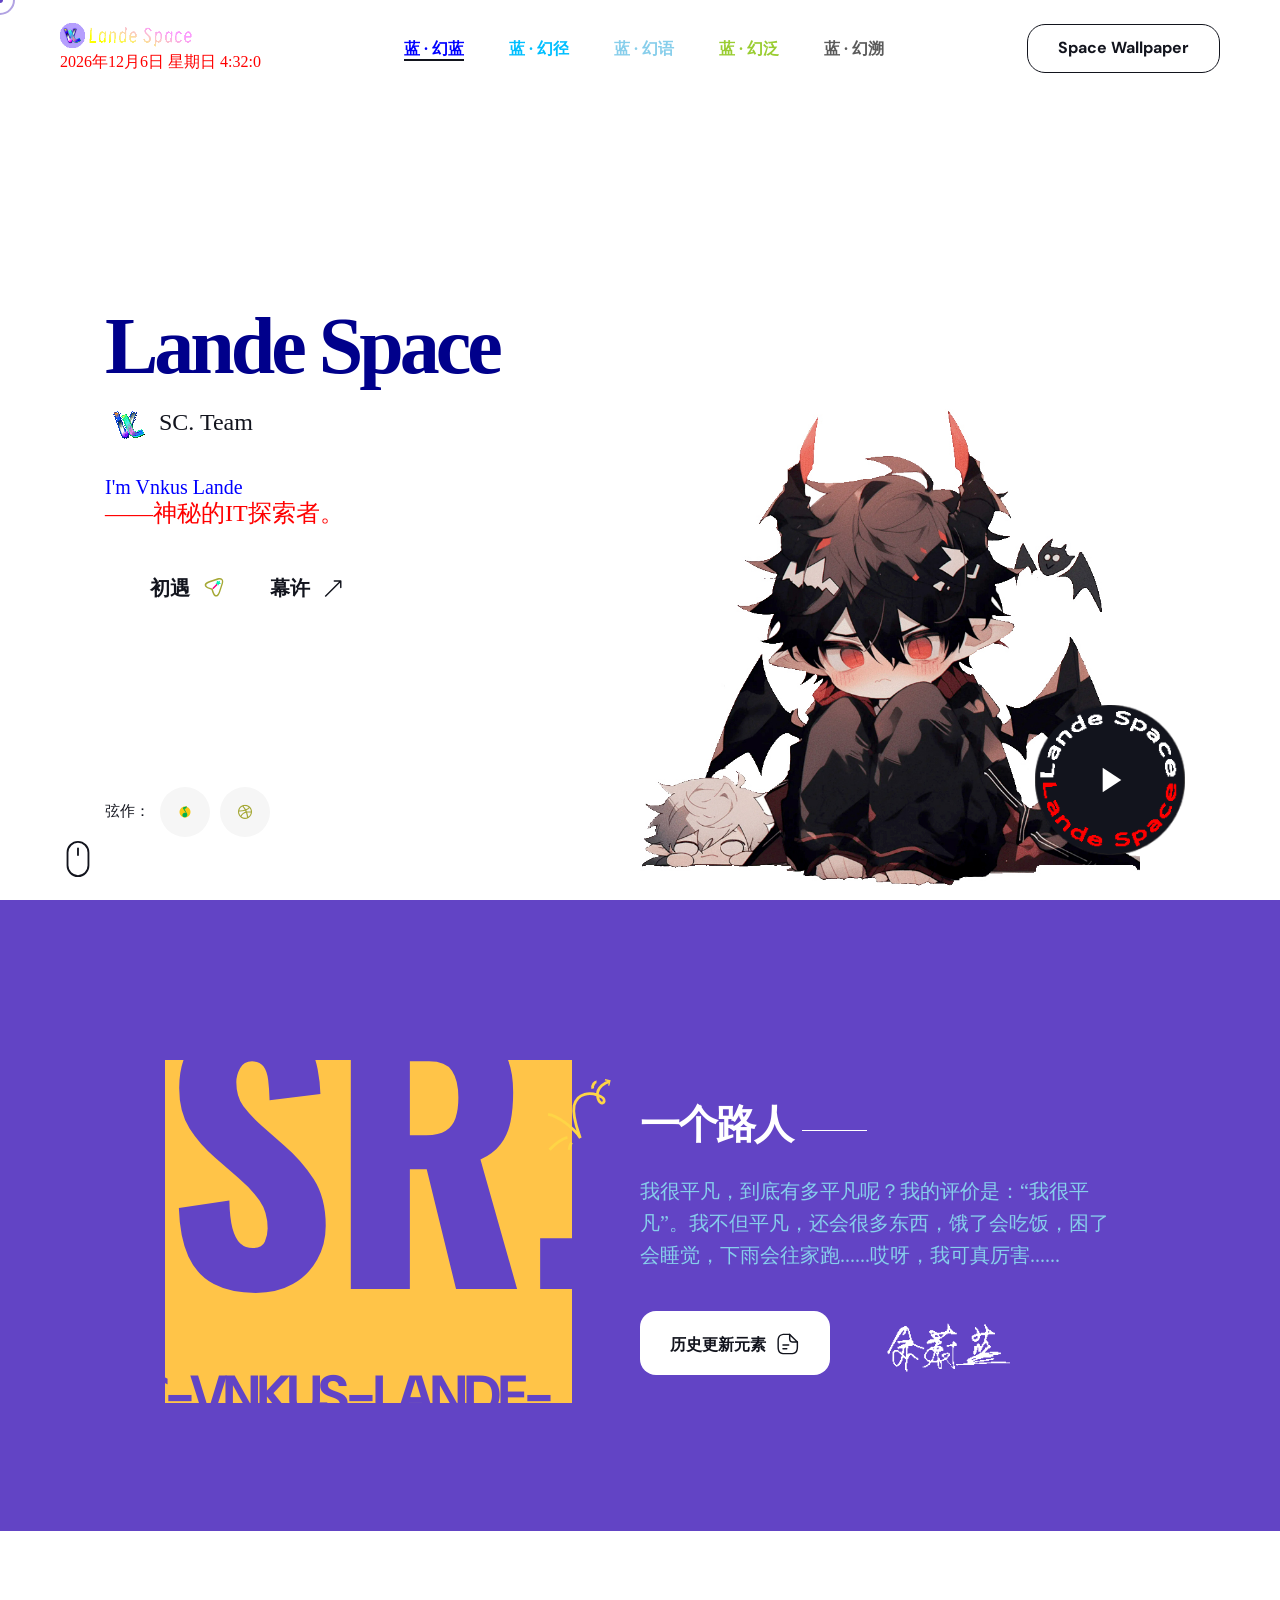
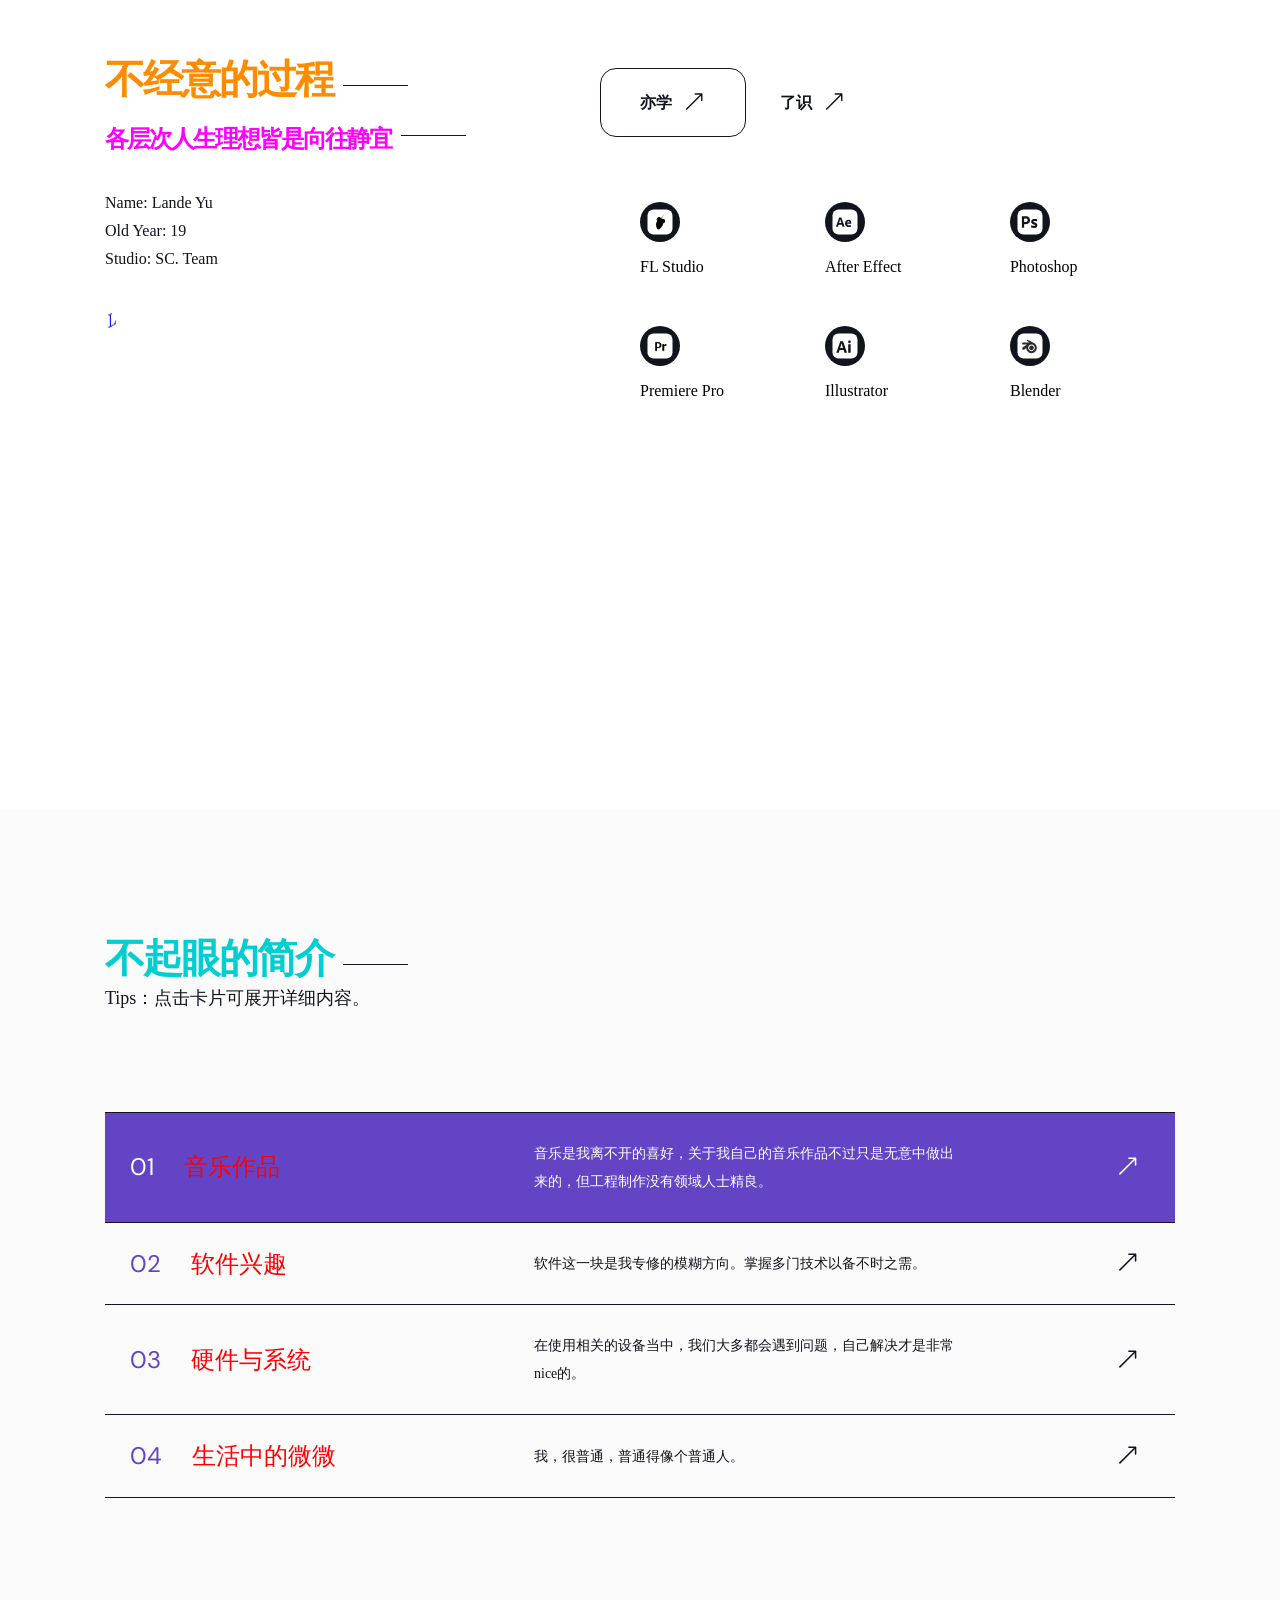
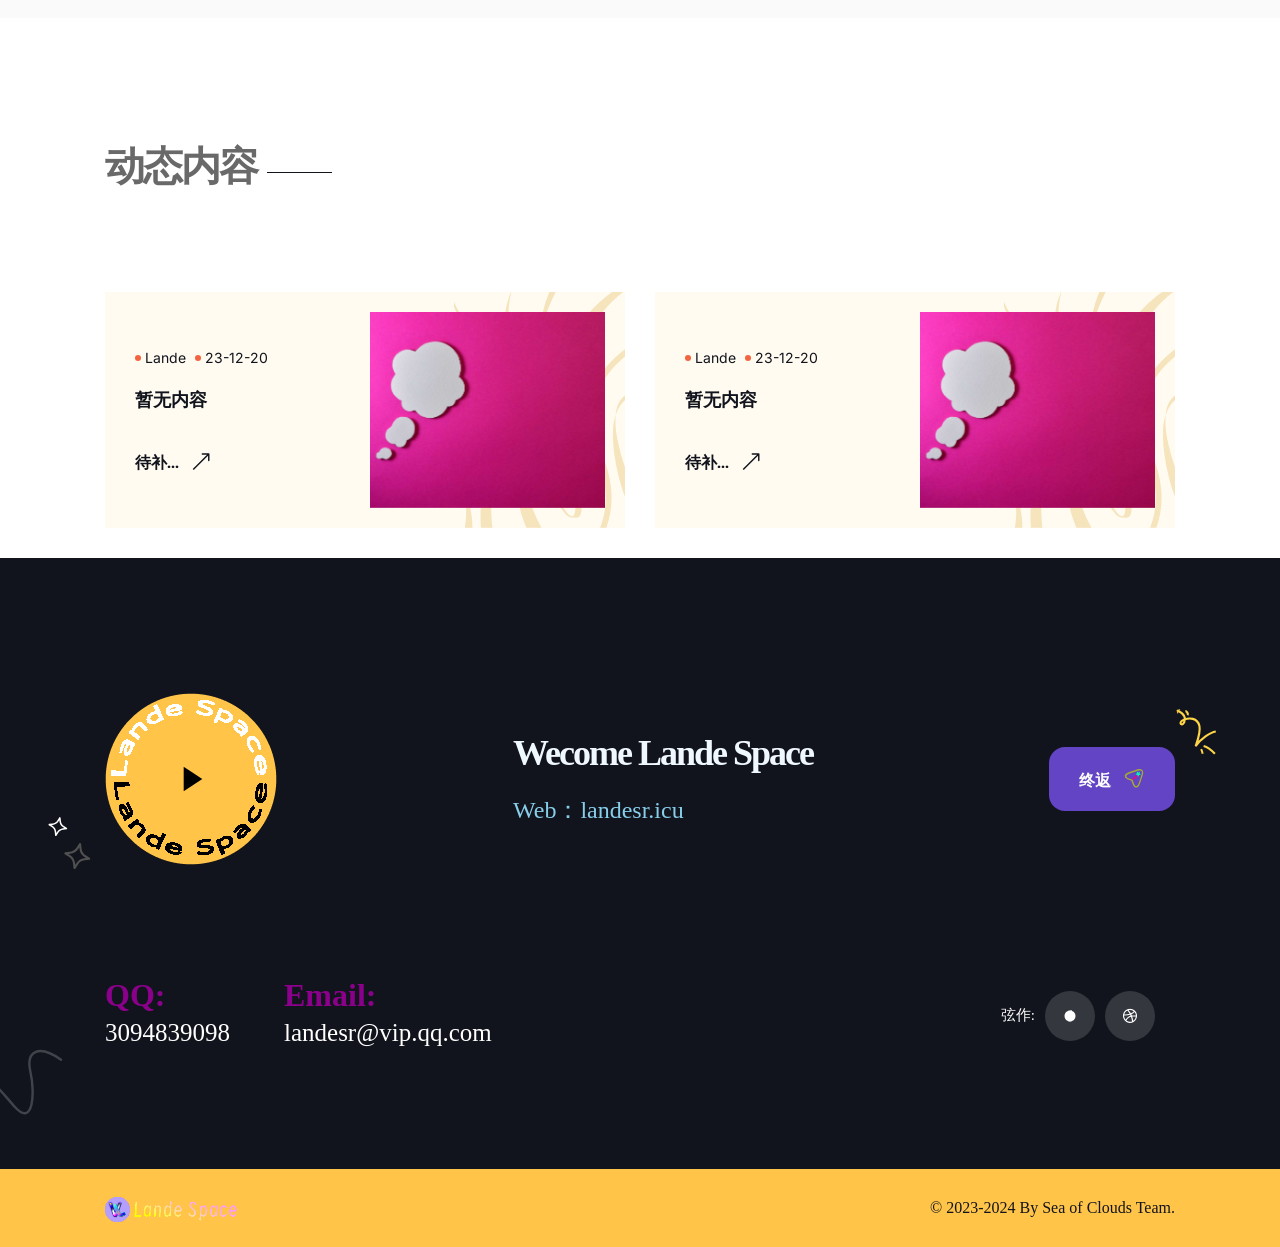
==== index.html @ d85da506 "Update index.html" ====
<!DOCTYPE html>

<html lang="zh-rCN" 
	  translate="no">

	<head>

		<meta http-equiv="Content-Type"
			  content="text/html; charset=utf-8" />

		<meta name="description"
			  content="Lande SP.">
		<meta name="author"
			  content="SOC">

		<meta name="viewport" content="width=device-width, initial-scale=1.0, maximum-scale=1.0, user-scalable=0;" />

		<title>Lande Space</title>
		<link rel="icon" href="img/logo/icon.png" sizes="16x16">

		<!-- 全局字体 -->
		<link rel="preload" href="corep/fonts/home/homefont123.css" as="style"/>
		<link rel="stylesheet"
			  type="text/css"
			  href="corep/fonts/home/homefont123.css" />
		<!-- 样式 -->
		<link href="https://fonts.googleapis.com/css2?family=Inter:wght@100;200;300;400;500;600;800;900&display=swap"
			  rel="stylesheet">
		<link href="https://fonts.googleapis.com/css2?family=DM+Sans:ital,wght@0,400;0,500;0,700;1,400;1,500;1,700&display=swap"
			  rel="stylesheet">
		<link href="https://fonts.googleapis.com/css2?family=Oswald:wght@200;300;400;500;600;700&display=swap"
			  rel="stylesheet">
		<link href="https://fonts.googleapis.com/css2?family=Kaushan+Script&display=swap"
			  rel="stylesheet">

		<link rel="stylesheet" type="text/css" href="css/plugins.css" />
		<link rel="stylesheet" type="text/css" href="css/dark.css" />
		<link rel="stylesheet" type="text/css" href="css/style.css" />
		<link rel="stylesheet" type="text/css" href="css/nocopy.css" />
		<link rel="stylesheet" type="text/css" href="css/clock.css" />
		
		
		
	</head>

	<body leftmargin=0 topmargin=0 oncontextmenu='return false' ondragstart='return false' onselectstart ='return false' onselect='document.selection.empty()' oncopy='document.selection.empty()' onbeforecopy='return false' onmouseup='document.selection.empty()'>
		
		<noscript> 
		<iframe src="*.html"></iframe> 
		</noscript>
		
		<!-- 加载部分 -->
		<div id="preloader">
			<div class="loader_line"></div>
		</div>

		<!-- 结构目录 -->

		<div class="orido_tm_all_wrap"
			 data-magic-cursor="show">

			<!-- 侧边 -->
			<div class="orido_tm_mobile_menu">
				<div class="mobile_menu_inner">
					<div class="mobile_in">
						<div class="logo">
							<a href="#">
								<img src="img/logo/logo.png"
									 alt="logo" />
							</a>
						</div>
						<div class="trigger">
							<div class="hamburger hamburger--slider">
								<div class="hamburger-box">
									<div class="hamburger-inner"></div>
								</div>
							</div>
						</div>
					</div>
				</div>
				<div class="dropdown">
					<div class="dropdown_inner">
						<ul class="anchor_nav">
							<li class="current">
								<a href="#home">SR · 幻蓝</a>
							</li>
							<li>
								<a href="#about">SR · 幻径</a>
							</li>
							<li>
								<a href="#service">SR · 幻语</a>
							</li>
							<!-- <li>
								<a href="#portfolio">SR · 幻希</a>
							</li> -->
							<li>
								<a href="#blog">SR · 幻泛</a>
							</li>
							<li>
								<a href="#contact">SR · 幻溯</a>
							</li>
						</ul>
					</div>
				</div>
			</div>

			<!-- 顶部 -->
			<div class="orido_tm_header">
				<div class="header_in">
					<div class="logo">
						<a href="#">
							<img src="img/logo/logo.png"
								 alt="" />
						</a>
						
						<script src="js/clocktime.js"></script>
						<div id="clock"></div>
						
					</div>
					
					<div class="menu">
						<ul class="anchor_nav">
							<li class="current">
								<a href="#home" style="font-family:Kufang; font-weight: bolder; color: blue;">蓝 · 幻蓝</a>
							</li>
							<li>
								<a href="#about" style="font-family:Kufang; font-weight: bolder; color: deepskyblue;">蓝 · 幻径</a>
							</li>
							<li>
								<a href="#service"  style="font-family:Kufang; font-weight: bolder; color: skyblue;">蓝 · 幻语</a>
							</li>
							<!-- <li>
								<a href="#portfolio" style="font-family:Kufang; font-weight: bolder; color: lightblue;">蓝 · 幻希</a>
							</li> -->
							<li>
								<a href="#blog" style="font-family:Kufang; font-weight: bolder; color: yellowgreen;">蓝 · 幻泛</a>
							</li>
							<li>
								<a href="#contact" style="font-family:Kufang; font-weight: bolder; color: #000ff00 ;">蓝 · 幻溯</a>
							</li>
						</ul>
						<span class="ccc"></span>
					</div>
					<div class="button">
						<a href="corep/serc.html"
						   target="_blank">Space Wallpaper</a>
					</div>
				</div>
			</div>
			

			<!-- Home -->
			<div class="orido_tm_hero"
				 id="home">
				<div class="container">
					<div class="content">
						<div class="details">
							<div class="short">
								<h3 style="font-family: Crystal;font-weight: bolder; color: darkblue;font-size: 80px;">Lande Space
								</h3>
								<span style="font-family:GSlab ;font-size: 1.5rem; "><img src="img/logo/icon.gif"> SC. Team
								</span>
							</div>
							<div class="text">
								<p style="font-family: Omegle;font-size: 20px; color: blue;">I'm Vnkus Lande</p> 
								<p style="font-family: ChillR;font-size: 24px; color: red;">——神秘的IT探索者。</p>
							</div>
							<div class="buttons">
								<div class="orido_tm_simple_button">
									<a class="line_effect anchor"
									   href="#contact" style="font-family:Kufang;font-size: 20px;">初遇
										<img class="svg"
											 src="img/svg/send.svg"
											 alt="" />
									</a>
								</div>
								<div class="orido_tm_simple_button">
									<a class="line_effect anchor"
									   href="#portfolio" style="font-family:Kufang;font-size: 20px;">幕许
										<img class="svg"
											 src="img/svg/top-arrow.svg"
											 alt="" />
									</a>
								</div>
							</div>
						</div>

					</div>
					<div class="orido_tm_follow">
						<span style="font-family:Kufang;">弦作：</span>
						<ul>
							<li>
								<a href="https://y.qq.com/n/ryqq/singer/0048UB1y19Cv7l">
									<img class="svg"
										 src="img/svg/social/qqmusic.svg"
										 alt="" />
								</a>
							</li>
							<li>
								<a href="program/progdown.html">
									<img class="svg"
										 src="img/svg/social/dribbble.svg"
										 alt="GunLun" />
								</a>
							</li>
						</ul>
					</div>
				</div>
				<div class="orido_tm_down">
					<a class="anchor"
					   href="#about">
						<img class="svg"
							 src="img/svg/down_button.svg"
							 alt="" />
					</a>
				</div>
				<div class="avatar">
					<div class="img">
						<img src="img/heros/1.jpg"
							 alt="BGW" />
						<div class="video_button">
							<a onclick="alert('你戳恁干哈，恁卵都没得~');return false;">
								<img class="anim_circle"
									 src="img/hero/welcome.png"
									 alt="" />
								<img class="svg"
									 src="img/svg/play.svg"
									 alt="" />
							</a>
						</div>
					</div>
				</div>
			</div>

			<!-- 次页 -->
			<div class="orido_tm_section"
				 id="about">
				<div class="orido_tm_about">
					<div class="about_in">
						<div class="left">
							<div class="box">
								<h3 class="year">SR.</h3>
								<span class="experience"></span>
								<h3 class="name">`-Vnkus-Lande-</h3>
							</div>
						</div>
						<div class="right">
							<span class="element">
								<img class="svg"
									 src="img/svg/element.svg"
									 alt="" />
							</span>
							<div class="orido_tm_main_title">
								<h3>
									<span style="font-family:Kufang;font-size:40px;">一个路人</span>
								</h3>
							</div>
							<div class="text">
								<p style="color: skyblue;font-family:Meigui;font-size: 20px;">我很平凡，到底有多平凡呢？我的评价是：“我很平凡”。我不但平凡，还会很多东西，饿了会吃饭，困了会睡觉，下雨会往家跑......哎呀，我可真厉害......
	<br>
	
	</p>
							</div>
							<div class="short">
								<div class="orido_tm_boxed_button">
									<!-- download onclick="alert('抱歉，暂时没有可下载的信息表');return false;" -->
									<a href="corep/datalog.html" style="font-family:Kufang;">历史更新元素
										<img class="svg"
											 src="img/svg/paper.svg"
											 alt="" />
									</a>
								</div>
								<img src="img/signature.png"
									 alt="" />
							</div>
						</div>
					</div>
				</div>
			</div>


			<!-- 信息部分 -->
			<div class="orido_tm_section">
				<div class="orido_tm_informations">
					<div class="container">
						<div class="informations_inner">
							<div class="left">
								<div class="orido_tm_main_title">
									<h3>
										<span style="font-family:Kufang;font-size:40px;color: darkorange;">不经意的过程
										</span>
											<br/><span style="font-family: Meigui;font-size:24px; color: fuchsia;">
				各层次人生理想皆是向往静宜</span>
				</h3>
								</div>
								<div class="text">
									<p style="font-family:Specia;font-size:16px;">Name: Lande Yu
									<br>Old Year: 19 
									<br>Studio: SC. Team
									</p>
									<img class="svg" src="img/svg/hi.svg" alt="L" />
								</div>
								<!-- <div class="orido_tm_boxed_button">
									<a href="#">待使用
										<img class="svg"
											 src="img/svg/paper.svg"
											 alt="" />
									</a>
								</div> -->
							</div>
							<div class="right">
								<div class="filter">
									<ul>
										<li>
											<a class="current"
											   href="#"
											   data-tab="tab_1">
												<span style="font-family:Kufang;font-weight: bolder;">亦学</span>
												<img class="svg"
													 src="img/svg/top-arrow.svg"
													 alt="" />
											</a>
										</li>
										<li>
											<a href="#"
											   data-tab="tab_2">
												<span style="font-family:Kufang;font-weight: bolder;">了识</span>
												<img class="svg"
													 src="img/svg/top-arrow.svg"
													 alt="" />
											</a>
										</li>
										
										<!-- <li>
											<a href="#"
											   data-tab="tab_3">
												<span>预解</span>
												<img class="svg"
													 src="img/svg/top-arrow.svg"
													 alt="" />
											</a>
										</li> -->
										
									</ul>
									<span class="ccc"></span>
								</div>
								<div class="content">
									<div id="tab_1"
										 class="wrapper current">
										<div class="skillbox">
											<ul>
												<li>
													<div class="list_inner">
														<span class="icon">
															<span class="in">
																<img class="svg"
																	 src="img/svg/flstudio.png" width="22px" height="20px"
																	 alt="" />
															</span>
														</span>
														<p class="name" style="font-family:GSlab ;">FL Studio <span></span>
														</p>
													</div>
												</li>
												<li>
													<div class="list_inner">
														<span class="icon">
															<span class="in">
																<img class="svg"
																	 src="img/svg/Ae.svg"
																	 alt="" />
															</span>
														</span>
														<p class="name" style="font-family:GSlab ;">After Effect <span></span>
														</p>
													</div>
												</li>
												<li>
													<div class="list_inner">
														<span class="icon">
															<span class="in">
																<img class="svg"
																	 src="img/svg/photoshop.svg"
																	 alt="" />
															</span>
														</span>
														<p class="name" style="font-family:GSlab ;">Photoshop <span></span>
														</p>
													</div>
												</li>
												<li>
													<div class="list_inner">
														<span class="icon">
															<span class="in">
																<img class="svg"
																	 src="img/svg/premiere.png"
																	 alt="" />
															</span>
														</span>
														<p class="name" style="font-family:GSlab ;">Premiere Pro <span></span>
														</p>
													</div>
												</li>
												<li>
													<div class="list_inner">
														<span class="icon">
															<span class="in">
																<img class="svg"
																	 src="img/svg/illustrator.svg"
																	 alt="" />
															</span>
														</span>
														<p class="name" style="font-family:GSlab ;">Illustrator <span></span>
														</p>
													</div>
												</li>
												<li>
													<div class="list_inner">
														<span class="icon">
															<span class="in">
																<img class="svg"
																	 src="img/svg/blender.svg"
																	 alt="" />
															</span>
														</span>
														<p class="name" style="font-family:GSlab ;">Blender <span></span>
														</p>
													</div>
												</li>
											</ul>
										</div>
									</div>
									<div id="tab_2"
										 class="wrapper">
										<div class="timelinebox">
											<ul>
												<li>
													<div class="list_inner">
														<div class="time">
															<span class="year" style="font-family: Kufang;font-size:18px;font-weight: bolder;">Apk/Exe分析</span>
															<span class="company" style="font-family: ChillR;font-size:18px;font-weight: bolder;">此项可以分析文件相关布局及资源文件并进行逆向编译。</span>
														</div>
														<div class="job">
															<h3>
																<span>M+N+Z+E+S</span>
															</h3>
														</div>
													</div>
												</li>
												<li>
													<div class="list_inner">
														<div class="time">
															<span class="year"style="font-family: Kufang;font-size:18px;font-weight: bolder;">超分、帧率优化</span>
															<span class="company" style="font-family: ChillR;font-size:18px;font-weight: bolder;">此项可以对受损图像进行画质修复及扩展、对视频扩展及混合相邻帧或利用光流算法进行帧率修补。</span>
														</div>
														<div class="job">
															<h3>
																<span>Realesrgan/S+M</span>
															</h3>
														</div>
													</div>
												</li>
												<li>
													<div class="list_inner">
														<div class="time">
															<span class="year" style="font-family: Kufang;font-size:18px;font-weight: bolder;">系统优化、调试</span>
															<span class="company" style="font-family: ChillR;font-size:18px;font-weight: bolder;">优化系统各项配置文件、修复底层环境冗余缓存并修复错误。对无法修复的配置进行重建处理。</span>
														</div>
														<div class="job">
															<h3>
																<span>OS+UI+ADB</span>
															</h3>
														</div>
													</div>
												</li>
												<li>
													<div class="list_inner">
														<div class="time">
															<span class="year" style="font-family: Kufang;font-size:18px;font-weight: bolder;">“未来可期”</span>
															<span class="company" style="font-family: ChillR;font-size:18px;font-weight: bolder;">未来可期，遇见即缘。</span>
														</div>
														<div class="job">
															<h3>
																<span>Info Loading...</span>
															</h3>
														</div>
													</div>
												</li>
											</ul>
										</div>
									</div>
									
									<!-- <div id="tab_3"
										 class="wrapper">
										<div class="timelinebox">
											<ul>
												<li>
													<div class="list_inner">
														<div class="time">
															<span class="year">aaa</span>
															<span class="company">aaa</span>
														</div>
														<div class="job">
															<h3>
																<span>aaa</span>
															</h3>
														</div>
													</div>
												</li>
												<li>
													<div class="list_inner">
														<div class="time">
															<span class="year">bbb</span>
															<span class="company">bbb</span>
														</div>
														<div class="job">
															<h3>
																<span>bbb</span>
															</h3>
														</div>
													</div>
												</li>
												<li>
													<div class="list_inner">
														<div class="time">
															<span class="year">ccc</span>
															<span class="company">ccc</span>
														</div>
														<div class="job">
															<h3>
																<span>ccc</span>
															</h3>
														</div>
													</div>
												</li>
												<li>
													<div class="list_inner">
														<div class="time">
															<span class="year">ddd</span>
															<span class="company">ddd</span>
														</div>
														<div class="job">
															<h3>
																<span>ddd</span>
															</h3>
														</div>
													</div>
												</li>
											</ul>
										</div>
									</div> -->
									
								</div>
							</div>
						</div>
					</div>
				</div>
			</div>
			
			<!-- 关联 -->
			<div class="orido_tm_section">
				<div class="orido_tm_partners">
					<div class="container">
						<div class="partners_list">
							<ul class="owl-carousel">
								<li class="item">
									<a href="corep/unlockmusic/index.html">
										<img src="https://vip.123pan.cn/1662268/LandeSR/%E5%B8%83%E5%B1%80/partners-tp/music.gif"
											 alt="" />
									</a>
								</li>
								<li class="item">
									<a href="corep/wechatgz.html">
										<img src="https://vip.123pan.cn/1662268/LandeSR/%E5%B8%83%E5%B1%80/partners-tp/wcgz.gif"
											 alt="" />
									</a>
								</li>
								<li class="item">
									<a href="#">
										<img src="img/partners/3.png"
											 alt="" />
									</a>
								</li>
								<li class="item">
									<a href="#">
										<img src="img/partners/4.png"
											 alt="" />
									</a>
								</li>
								<li class="item">
									<a href="#">
										<img src="img/partners/5.png"
											 alt="" />
									</a>
								</li>
								<li class="item">
									<a href="#">
										<img src="img/partners/6.png"
											 alt="" />
									</a>
								</li>
								<li class="item">
									<a href="#">
										<img src="img/partners/7.png"
											 alt="" />
									</a>
								</li>
								<li class="item">
									<a href="#">
										<img src="img/partners/8.png"
											 alt="" />
									</a>
								</li>
							</ul>
						</div>
					</div>
				</div>
			</div>
			
			

			<!-- 计数 -->
			<!-- <div class="orido_tm_section">
				<div class="orido_tm_counter">
					<div class="container">
						<div class="counter_list">
							<ul>
								<li>
									<div class="list_inner">
										<h3>
											<span class="counter_item"
												  data-from="0"
												  data-to="219"
												  data-speed="2000">0</span>
										</h3>
										<span class="title">Trainings</span>
									</div>
								</li>
								<li>
									<div class="list_inner">
										<h3>
											<span class="counter_item"
												  data-from="0"
												  data-to="48"
												  data-speed="2000">0</span>
										</h3>
										<span class="title">Written Book</span>
									</div>
								</li>
								<li>
									<div class="list_inner">
										<h3>
											<span class="counter_item"
												  data-from="0"
												  data-to="527"
												  data-speed="2000">0</span>
										</h3>
										<span class="title">Listeners</span>
									</div>
								</li>
								<li>
									<div class="list_inner">
										<h3>
											<span class="counter_item"
												  data-from="0"
												  data-to="12"
												  data-speed="2000">0</span>
										</h3>
										<span class="title">Own Projects</span>
									</div>
								</li>
							</ul>
						</div>
					</div>
				</div>
			</div> -->
		

			<!-- 内容 -->
			<div class="orido_tm_section"
				 id="service">
				<div class="orido_tm_service">
					<div class="container">
						<div class="orido_tm_main_title">
							<h3>
								<span style="font-family: Kufang;font-size:40px;color: darkturquoise;">不起眼的简介
								</span>
							</h3>
							<span style="font-family: ChillR;font-size:18px;">Tips：点击卡片可展开详细内容。</span>
						</div>
						<div class="service_list">
							<ul>
								<li class="current">
									<div class="list_inner">
										<div class="left">
											<span class="number">01</span>
											<h3 class="title" style="font-family: Kufang;font-size: 24px; color: red;">音乐作品</h3>
										</div>
										<div class="right">
											<div class="text">
												<p style="font-family: ChillR;font-size: 14px;">音乐是我离不开的喜好，关于我自己的音乐作品不过只是无意中做出来的，但工程制作没有领域人士精良。</p>
											</div>
											<div class="arrow">
												<img class="svg"
													 src="img/svg/top-arrow.svg"
													 alt="" />
											</div>
										</div>
										<a class="orido_tm_full_link"
										   href="#"></a>

										<!-- Modalbox Info Start -->
										<img class="popup_service_image"
											 src="img/service/1.jpg"
											 alt="" />
										<div class="service_hidden_details">
											<div class="service_popup_informations">
												<div class="descriptions">
													<p style="color: skyblue;font-family:Meigui;font-size: 16px;color: darkmagenta;">从小我就喜欢听音乐，所以我小时候有颗小小的理想种子——音乐梦。这一梦想直到22年5月初，我初次开始尝试编曲，经过我四天多的课余时间的制作，第一首[Fantasy]于11日正式发布于多个平台。我的第一张数字专辑的诞生了。起始，我不知道如何命名，便从常见的英语单词里挑了一个。并编写了不知道什么意思的伪文言文简介。</p>
													<p style="color: skyblue;font-family:Meigui;font-size: 16px;color: darkmagenta;">在第一首单曲专辑发布后，我马上着手第二首曲子的制作，这次我在整体曲子里添加一小点电子元素使其不那么普通。后面便如之前那样，相继发布新的专辑。</p>
													<p style="color: skyblue;font-family:Meigui;font-size: 16px;color: darkmagenta;">之后我以其它方向相往，便不再着手制作了，不过，或许我以后还会做吧，不知道是多久。</p>
												</div>
											</div>
										</div>
										<!-- /Modalbox Info End -->

									</div>
								</li>
								<li>
									<div class="list_inner">
										<div class="left">
											<span class="number">02</span>
											<h3 class="title" style="font-family: Kufang;font-size: 24px; color: red;">软件兴趣</h3>
										</div>
										<div class="right">
											<div class="text">
												<p style="font-family: ChillR;font-size: 14px;">软件这一块是我专修的模糊方向。掌握多门技术以备不时之需。</p>
											</div>
											<div class="arrow">
												<img class="svg"
													 src="img/svg/top-arrow.svg"
													 alt="" />
											</div>
										</div>
										<a class="orido_tm_full_link"
										   href="#"></a>

										<!-- Modalbox Info Start -->
										<img class="popup_service_image"
											 src="img/service/2.jpg"
											 alt="" />
										<div class="service_hidden_details">
											<div class="service_popup_informations">
												<div class="descriptions">
													<p style="color: skyblue;font-family:Meigui;font-size: 16px;color: darkmagenta;">这一块便是我最爱的内容，我在小学二年级的时候便接触了早期的Symbian OS，这使我非常好奇，从小别人的兴趣爱好都是一些常见的，从来他人没有对这一方面感到好奇，只有我爱好这些问题。后面我又接触到早期的Android OS，从中获取的信息便越来越多。</p>
													<p style="color: skyblue;font-family:Meigui;font-size: 16px;color: darkmagenta;">后面初中时期我就已经可以进行基本的逆向分析了，不过那时留给我的时间并不多。再继续成长时我开始自己抽取时间自力去了解并学习的内容，关于在别人玩的时候内卷这件事情，我只能说“泰裤辣！” 这些也是奠定我现在成果的基础。现在我已经能掌握主流的专业处理软件。各种常见的媒体文件及文档数据类型的文件，我大多都知道如何处理。</p>
													<p style="color: skyblue;font-family:Meigui;font-size: 16px;color: darkmagenta;">虽然我掌握的范围很广，但是还没有深入学习。没事，不急，路还很长，我还有进步的空间，我与他人及世界共同进步。各位加油！！！</p>
												</div>
											</div>
										</div>
										<!-- /Modalbox Info End -->

									</div>
								</li>
								<li>
									<div class="list_inner">
										<div class="left">
											<span class="number">03</span>
											<h3 class="title" style="font-family: Kufang;font-size: 24px; color: red;">硬件与系统</h3>
										</div>
										<div class="right">
											<div class="text">
												<p style="font-family: ChillR;font-size: 14px;">在使用相关的设备当中，我们大多都会遇到问题，自己解决才是非常nice的。</p>
											</div>
											<div class="arrow">
												<img class="svg"
													 src="img/svg/top-arrow.svg"
													 alt="" />
											</div>
										</div>
										<a class="orido_tm_full_link"
										   href="#"></a>

										<!-- Modalbox Info Start -->
										<img class="popup_service_image"
											 src="img/service/3.jpg"
											 alt="" />
										<div class="service_hidden_details">
											<div class="service_popup_informations">
												<div class="descriptions">
													<p style="color: skyblue;font-family:Meigui;font-size: 16px;color: darkmagenta;">在信息化的时代，一切离不开相关设备的支持，一旦设备“病了”那么第一反应就是烦恼。我和其多数人一样，曾经历过那种烦恼和无奈感。这种感觉就像是一个人在这个世界里，充满无尽的孤独及恐惧。</p>
													<p style="color: skyblue;font-family:Meigui;font-size: 16px;color: darkmagenta;">从硬件来说，这一块是我们无法细微修复的东西，不过可以从一些监测器来获取信息并尝试解决或者屏蔽相关问题。PC硬件结构高度的DIY性，这也代表了维护的步骤更便捷，但同时问题也会越来越多，这时，从哪个角度下手开始就显得很重要。从早期的案例模板上手，再到自己有机会遇到一些问题并解决，至目前我掌握了怎样维护系统及硬件的多种方法。</p>
													<p style="color: skyblue;font-family:Meigui;font-size: 16px;color: darkmagenta;">不过这只是冰山一角，目前设备众多，参数也加之复杂，难免会遇见无法解决的问题，这是无能为力的，只能抓紧时间掌握更多的方法。</p>
												</div>
											</div>
										</div>
										<!-- /Modalbox Info End -->

									</div>
								</li>
								<li>
									<div class="list_inner">
										<div class="left">
											<span class="number">04</span>
											<h3 class="title" style="font-family: Kufang;font-size: 24px; color: red;">生活中的微微</h3>
										</div>
										<div class="right">
											<div class="text">
												<p style="font-family: ChillR;font-size: 14px;">我，很普通，普通得像个普通人。</p>
											</div>
											<div class="arrow">
												<img class="svg"
													 src="img/svg/top-arrow.svg"
													 alt="" />
											</div>
										</div>
										<a class="orido_tm_full_link"
										   href="#"></a>

										<!-- Modalbox Info Start -->
										<img class="popup_service_image"
											 src="img/service/4.jpg"
											 alt="" />
										<div class="service_hidden_details">
											<div class="service_popup_informations">
												<div class="descriptions">
													<p style="color: skyblue;font-family:Meigui;font-size: 16px;color: darkmagenta;">这个没啥说的。结合总体来说，我应该会继续进步的。emmmmm...嗯！</p>
													<p style="color: skyblue;font-family:Meigui;font-size: 16px;color: darkmagenta;">一定会的！！！</p>
													<p style="color: skyblue;font-family:Meigui;font-size: 16px;color: darkmagenta;">继续努力！！！</p>
												</div>
											</div>
										</div>
										

									</div>
								</li>
								
							</ul>
							<span class="ccc"></span>
						</div>
					</div>
				</div>
			</div>
			

			<!-- PORTFOLIO -->
			<!-- 
			<div class="orido_tm_section"
				 id="portfolio">
				<div class="orido_tm_portfolio">
					<div class="container">
						<div class="orido_tm_main_title">
							<h3>
								<span style="font-family: Kufang;font-size:40px;color:deeppink;">其它链接
									
								</span>
							</h3>
						</div>
						<div class="portfolio_list">
							<ul class="owl-carousel gallery_zoom">
								<li>
									<div class="list_inner">
										<div class="image">
											<img src="img/thumbs/37-40.jpg"
												 alt="" />
											<div class="main"
												 data-img-url="img/portfolio/1.jpg"></div>
										</div>
										<div class="details">
											<span class="category">没错，我在套娃</span>
											<h3 class="title">
												<span>Lande Space</span>
											</h3>
										</div>
										<a class="orido_tm_full_link popup-youtube"
										   href="https://landesr.icu"></a>
									</div>
								</li>
								<li>
									<div class="list_inner">
										<div class="image">
											<img src="img/thumbs/37-40.jpg"
												 alt="" />
											<div class="main"
												 data-img-url="img/portfolio/2.jpg"></div>
										</div>
										<div class="details">
											<span class="category">有事请联系me。</span>
											<h3 class="title">
												<span>Add My QQ</span>
											</h3>
										</div>
										<a class="orido_tm_full_link popup-qq"
										   href="https://qm.qq.com/q/hL7YRNwXlK"></a>
									</div>
								</li>
								<li>
									<div class="list_inner">
										<div class="image">
											<img src="img/thumbs/37-40.jpg"
												 alt="" />
											<div class="main"
												 data-img-url="img/portfolio/3.jpg"></div>
										</div>
										<div class="details">
											<span class="category">QQ音乐主页</span>
											<h3 class="title">
												<span>QQ Music</span>
											</h3>
										</div>
										<a class="orido_tm_full_link soundcloude_link mfp-iframe audio"
										   href="https://y.qq.com/n/ryqq/singer/0048UB1y19Cv7l"></a>
									</div>
								</li>
								<li>
									<div class="list_inner">
										<div class="image">
											<img src="img/thumbs/37-40.jpg"
												 alt="" />
											<div class="main"
												 data-img-url="img/portfolio/4.jpg"></div>
										</div>
										<div class="details">
											<span class="category">微信公众平台</span>
											<h3 class="title">
												<span>WeChat Text</span>
											</h3>
										</div>
										<a class="orido_tm_full_link details_link"
										   href="#"></a>

										
										<div class="hidden_content">
											<div class="popup_details">
												<div class="main_details">
													<div class="textbox">
														<p>这里是网络世界中的冰山一角。</p>
														<p>此公众平台用于分享一些比较使用的内容（虽然放在那吃灰这么久了），不过目前还没时间发布内容。问题不大，总会有有一天，我会想起来我还有这个小小的世界。</p>
													</div>
													<div class="detailbox">
														<ul>
															<li>
																<span class="first">运营：</span>
																<span>Vnkus Lande</span>
															</li>
															<li>
																<span class="first">性质：</span>
																<span>
																	<a href="#">实用工具</a>
																</span>
															</li>
															<li>
																<span class="first">首次公布：</span>
																<span>2023-07-30 18:10</span>
															</li>
														</ul>
													</div>
												</div>
												<div class="additional_images">
													<ul>
														<li>
															<div class="list_inner">
																<div class="my_image">
																	<img src="img/thumbs/4-2.jpg"
																		 alt="" />
																	<div class="main"
																		 data-img-url="img/service/1.jpg"></div>
																</div>
															</div>
														</li>
														<li>
															<div class="list_inner">
																<div class="my_image">
																	<img src="img/thumbs/4-2.jpg"
																		 alt="" />
																	<div class="main"
																		 data-img-url="img/service/2.jpg"></div>
																</div>
															</div>
														</li>
														<li>
															<div class="list_inner">
																<div class="my_image">
																	<img src="img/thumbs/4-2.jpg"
																		 alt="" />
																	<div class="main"
																		 data-img-url="img/service/3.jpg"></div>
																</div>
															</div>
														</li>
													</ul>
												</div>
											</div>
										</div>
										
									</div>
								</li>
								<li>
									<div class="list_inner">
										<div class="image">
											<img src="img/thumbs/37-40.jpg"
												 alt="" />
											<div class="main"
												 data-img-url="img/portfolio/5.jpg"></div>
										</div>
										<div class="details">
											<span class="category">资源小站</span>
											<h3 class="title">
												<span>Res Of Lande</span>
											</h3>
										</div>
										<a class="orido_tm_full_link popup-qq"
										   href="http://lande.ysepan.com/"></a>
									</div>
								</li>
							</ul>
							<a class="prev_button"
							   href="#">
								<img class="svg"
									 src="img/svg/prev.svg"
									 alt="" />
							</a>
							<a class="next_button"
							   href="#">
								<img class="svg"
									 src="img/svg/next.svg"
									 alt="" />
							</a>
						</div>
					</div>
				</div>
			</div> -->

			<!-- TESTIMONIALS -->
			
			<!-- <div class="orido_tm_section">
				<div class="orido_tm_testimonials">
					<div class="container">
						<div class="orido_tm_main_title">
							<h3>
								<span>Valuable feedback
									<br />from my client</span>
							</h3>
						</div>
						<div class="testimonials_in">
							<img src="img/testimonials/1.jpg"
								 alt="" />
							<div class="info">
								<div class="text">
									<p>aaa</p>
								</div>
								<div class="details">
									<h3 class="name">
										<span>Albert Walkers</span>
									</h3>
									<span class="job">Vivaco Group</span>
								</div>
							</div>
						</div>
					</div>
				</div>
			</div> -->

			<!-- 文章 -->
			<div class="orido_tm_section"
				 id="blog">
				<div class="orido_tm_news">
					<div class="container">
						<div class="orido_tm_main_title">
							<h3>
								<span style="font-family: Kufang;font-size:40px;color: dimgrey;">动态内容</span>
							</h3>
						</div>
						
						<div class="news_list">
							<ul>
								<li>
									<div class="list_inner">
										<div class="left">
											<div class="metabox">
												<ul>
													<li>
														<span>
															<a href="#">Lande</a>
														</span>
													</li>
													<li>
														<span>23-12-20</span>
													</li>
												</ul>
											</div>
											<div class="title">
												<h3>
													<a href="#" style="font-family:Kufang ;">暂无内容</a>
												</h3>
											</div>
											<div class="orido_tm_simple_button">
												<a class="line_effect"
												   href="#">待补...
													<img class="svg"
														 src="img/svg/top-arrow.svg"
														 alt="" />
												</a>
											</div>
										</div>
										<div class="right">
											<img src="img/thumbs/24-20.jpg"
												 alt="" />
											<div class="main"
												 data-img-url="img/news/1.jpg"></div>
											<a class="orido_tm_full_link"
											   href="#"></a>
										</div>
										<span class="shape">
											<img class="svg"
												 src="img/svg/Intersect.svg"
												 alt="" />
										</span>

										<!-- Modalbox Info Start -->
										<div class="news_hidden_details">
											<div class="news_popup_informations">
												<div class="text">
													<p></p>
													<p></p>
													<p></p>
												</div>
											</div>
										</div>

									</div>
								</li>
								<li>
									<div class="list_inner">
										<div class="left">
											<div class="metabox">
												<ul>
													<li>
														<span>
															<a href="#">Lande</a>
														</span>
													</li>
													<li>
														<span>23-12-20</span>
													</li>
												</ul>
											</div>
											<div class="title">
												<h3>
													<a href="#" style="font-family:Kufang;">暂无内容</a>
												</h3>
											</div>
											<div class="orido_tm_simple_button">
												<a class="line_effect"
												   href="#">待补...
													<img class="svg"
														 src="img/svg/top-arrow.svg"
														 alt="" />
												</a>
											</div>
										</div>
										<div class="right">
											<img src="img/thumbs/24-20.jpg"
												 alt="" />
											<div class="main"
												 data-img-url="img/news/1.jpg"></div>
											<a class="orido_tm_full_link"
											   href="#"></a>
										</div>
										<span class="shape">
											<img class="svg"
												 src="img/svg/Intersect.svg"
												 alt="" />
										</span>

										<!-- Modalbox Info Start -->
										<div class="news_hidden_details">
											<div class="news_popup_informations">
												<div class="text">
													<p></p>
													<p></p>
													<p></p>
												</div>
											</div>
										</div>
										

									<!-- </div>
								</li>
								<li>
									<div class="list_inner">
										<div class="left">
											<div class="metabox">
												<ul>
													<li>
														<span>
															<a href="#">John Smith</a>
														</span>
													</li>
													<li>
														<span>02 June, 2022</span>
													</li>
												</ul>
											</div>
											<div class="title">
												<h3>
													<a href="#">Diversification of digital marketing stategies</a>
												</h3>
											</div>
											<div class="orido_tm_simple_button">
												<a class="line_effect"
												   href="#">Read More
													<img class="svg"
														 src="img/svg/top-arrow.svg"
														 alt="" />
												</a>
											</div>
										</div>
										<div class="right">
											<img src="img/thumbs/24-20.jpg"
												 alt="" />
											<div class="main"
												 data-img-url="img/news/3.jpg"></div>
											<a class="orido_tm_full_link"
											   href="#"></a>
										</div>
										<span class="shape">
											<img class="svg"
												 src="img/svg/Intersect.svg"
												 alt="" />
										</span>

										
										<div class="news_hidden_details">
											<div class="news_popup_informations">
												<div class="text">
													<p></p>
													<p></p>
													<p></p>
												</div>
											</div>
										</div>
										

									</div>
								</li>
								<li>
									<div class="list_inner">
										<div class="left">
											<div class="metabox">
												<ul>
													<li>
														<span>
															<a href="#">John Smith</a>
														</span>
													</li>
													<li>
														<span>02 June, 2022</span>
													</li>
												</ul>
											</div>
											<div class="title">
												<h3>
													<a href="#">Diversification of digital marketing stategies</a>
												</h3>
											</div>
											<div class="orido_tm_simple_button">
												<a class="line_effect"
												   href="#">Read More
													<img class="svg"
														 src="img/svg/top-arrow.svg"
														 alt="" />
												</a>
											</div>
										</div>
										<div class="right">
											<img src="img/thumbs/24-20.jpg"
												 alt="" />
											<div class="main"
												 data-img-url="img/news/4.jpg"></div>
											<a class="orido_tm_full_link"
											   href="#"></a>
										</div>
										<span class="shape">
											<img class="svg"
												 src="img/svg/Intersect.svg"
												 alt="" />
										</span>

										
										<div class="news_hidden_details">
											<div class="news_popup_informations">
												<div class="text">
													<p></p>
													<p></p>
													<p></p>
												</div>
											</div>
										</div> -->
										

									</div>
								</li>
							</ul>
						</div>
					</div>
				</div>
			</div>

			<!-- 终章 -->
			<div class="orido_tm_section"
				 id="contact">
				<div class="orido_tm_contact">
					<div class="container">
						<div class="infobox">
							<div class="video_button">
								<a href="http://tmjf-vnku139.ysepan.com/login.aspx?d=tmjf-vnku139">
									<img class="anim_circle"
										 src="img/contact/video.png"
										 alt="" />
									<img class="svg"
										 src="img/svg/play.svg"
										 alt="" />
								</a>
							</div>
							<div class="text">
								<h3 style="font-family: Specia;font-size: 36px;color: aliceblue; ">Wecome Lande Space</h3>
								<p style="color: skyblue;font-family:Omegle;font-size: 24px;">Web：landesr.icu
								</p>
							</div>
							<div class="orido_tm_boxed_button">
								<a href="#" style="font-family:Kufang ;">终返
									<img class="svg"
										 src="img/svg/send.svg"
										 alt="" />
								</a>
							</div>
						</div>
						<div class="connect">
							<div class="left">
								<ul>
									<li>
										<span class="name"  style="color: skyblue;font-family:Meigui;font-size: 32px;color: darkmagenta;font-weight: bolder;">QQ:</span>
										<p>
											<a class="line_effect"
											   href="#" style="font-family:Omegle ;">3094839098</a>
										</p>
									</li>
									<li>
										<span class="name" style="color: skyblue;font-family:Meigui;font-size: 32px;color: darkmagenta;font-weight: bolder;">Email:</span>
										<p>
											<a class="line_effect"
											   href="#" style="font-family:Omegle ;">landesr@vip.qq.com</a>
										</p>
									</li>
								</ul>
							</div>
							<div class="right">
								<div class="orido_tm_follow">
									<span style="font-family:Kufang ;">弦作:</span>
									<ul>
										<li>
											<a href="https://y.qq.com/n/ryqq/singer/0048UB1y19Cv7l">
												<img class="svg"
													 src="img/svg/social/qqmusic.svg"
													 alt="" />
											</a>
										</li>
										<li>
											<a href="program/progdown.html">
												<img class="svg"
													 src="img/svg/social/dribbble.svg"
													 alt="" />
											</a>
										</li>
										<li>
											
											<!-- <a href="#">
												<img class="svg"
													 src="img/svg/social/instagarm.svg"
													 alt="" />
											</a> -->
											
										</li>
									</ul>
								</div>
							</div>
						</div>
					</div>
					<span class="element">
						<img class="svg"
							 src="img/svg/elements.svg"
							 alt="" />
					</span>
					<span class="element2">
						<img class="svg"
							 src="img/svg/element-2.svg"
							 alt="" />
					</span>
				</div>
			</div>
			<!-- /CONTACT -->

			<!-- COPYRIGHT -->
			<div class="orido_tm_section">
				<div class="orido_tm_copyright">
					<div class="container">
						<div class="copyright_inner">
							<div class="logo">
								<img src="img/logo/logo.png"
									 alt="" />
							</div>
							<div class="copy">
								<p style="font-family:Omegle ;">&copy; 2023-2024 By <a href="https://landesr.icu/">Sea of Clouds</a> Team.</p>
							</div>
						</div>
					</div>
				</div>
			</div>
			<!-- /COPYRIGHT -->

			<!-- CURSOR -->
			<div class="mouse-cursor cursor-outer"></div>
			<div class="mouse-cursor cursor-inner"></div>
			<!-- /CURSOR -->

			<!-- TOTOP -->
			<div class="progressbar">
				<a href="#">
					<span class="text">To Top</span>
				</a>
				<span class="line"></span>
			</div>
			<!-- /TOTOP -->

		</div>
		<!-- / WRAPPER ALL -->

		<!-- SCRIPTS -->
		<script src="js/jquery.js"></script>
		<!--[if lt IE 10]> <script type="text/javascript" src="js/ie8.js"></script> <![endif]-->
		<script src="js/plugins.js"></script>
		<script src="js/init.js"></script>
		<!-- /SCRIPTS -->
	<div id="music" key="6583c2d2a9632" api="https://music.yy.mba"></div>
	<script id="xplayer" src="https://player.yy.mba/Static/player9/js/player.js" ></script>
	</body>
</html>
---- corep/fonts/home/homefont123.css ----
@font-face {
    font-family: "Crystal";       
    src:url("https://vip.123pan.cn/1662268/LandeSR/%E5%B8%83%E5%B1%80/%E8%87%AA%E5%AE%9A%E4%B9%89%E5%AD%97%E4%BD%93/Crystal-Light-2.ttf");    
    font-weight: normal;
    font-style: normal;
}

@font-face {
    font-family: "GSlab";       
    src:url("https://vip.123pan.cn/1662268/LandeSR/%E5%B8%83%E5%B1%80/%E8%87%AA%E5%AE%9A%E4%B9%89%E5%AD%97%E4%BD%93/home/GetboregSlab-X3gga.ttf");   
    font-weight: normal;
    font-style: normal;
}

@font-face {
    font-family: "Omegle";       
    src:url("https://vip.123pan.cn/1662268/LandeSR/%E5%B8%83%E5%B1%80/%E8%87%AA%E5%AE%9A%E4%B9%89%E5%AD%97%E4%BD%93/home/OmegleRegular-gxDaq.otf");
    font-weight: normal;
    font-style: normal;
}

@font-face {
    font-family: "Rainbow";       
    src:url("https://vip.123pan.cn/1662268/LandeSR/%E5%B8%83%E5%B1%80/%E8%87%AA%E5%AE%9A%E4%B9%89%E5%AD%97%E4%BD%93/home/Rainbow-Party-2.ttf");  
    font-weight: normal;
    font-style: normal;
}

@font-face {
    font-family: "Specia";       
    src:url("https://vip.123pan.cn/1662268/LandeSR/%E5%B8%83%E5%B1%80/%E8%87%AA%E5%AE%9A%E4%B9%89%E5%AD%97%E4%BD%93/home/SpecialElite-Regular.ttf");
    font-weight: normal;
    font-style: normal;
}

@font-face {
    font-family: "Kufang";       
    src:url("https://vip.123pan.cn/1662268/LandeSR/%E5%B8%83%E5%B1%80/%E8%87%AA%E5%AE%9A%E4%B9%89%E5%AD%97%E4%BD%93/home/Kufang.ttf"); 
    font-weight: normal;
    font-style: normal;
}

@font-face {
    font-family: "ChillR";       
    src:url("https://vip.123pan.cn/1662268/LandeSR/%E5%B8%83%E5%B1%80/%E8%87%AA%E5%AE%9A%E4%B9%89%E5%AD%97%E4%BD%93/ChillReunion_45S.otf");
    font-weight: normal;
    font-style: normal;
}

@font-face {
    font-family: "Meigui";       
    src:url("https://vip.123pan.cn/1662268/LandeSR/%E5%B8%83%E5%B1%80/%E8%87%AA%E5%AE%9A%E4%B9%89%E5%AD%97%E4%BD%93/home/LangManDeShiMeiGuiHeNi-3500.ttf");
    font-weight: normal;
    font-style: normal;
}
---- corep/fonts/home/homefont123.css ----
@font-face {
    font-family: "Crystal";       
    src:url("https://vip.123pan.cn/1662268/LandeSR/%E5%B8%83%E5%B1%80/%E8%87%AA%E5%AE%9A%E4%B9%89%E5%AD%97%E4%BD%93/Crystal-Light-2.ttf");    
    font-weight: normal;
    font-style: normal;
}

@font-face {
    font-family: "GSlab";       
    src:url("https://vip.123pan.cn/1662268/LandeSR/%E5%B8%83%E5%B1%80/%E8%87%AA%E5%AE%9A%E4%B9%89%E5%AD%97%E4%BD%93/home/GetboregSlab-X3gga.ttf");   
    font-weight: normal;
    font-style: normal;
}

@font-face {
    font-family: "Omegle";       
    src:url("https://vip.123pan.cn/1662268/LandeSR/%E5%B8%83%E5%B1%80/%E8%87%AA%E5%AE%9A%E4%B9%89%E5%AD%97%E4%BD%93/home/OmegleRegular-gxDaq.otf");
    font-weight: normal;
    font-style: normal;
}

@font-face {
    font-family: "Rainbow";       
    src:url("https://vip.123pan.cn/1662268/LandeSR/%E5%B8%83%E5%B1%80/%E8%87%AA%E5%AE%9A%E4%B9%89%E5%AD%97%E4%BD%93/home/Rainbow-Party-2.ttf");  
    font-weight: normal;
    font-style: normal;
}

@font-face {
    font-family: "Specia";       
    src:url("https://vip.123pan.cn/1662268/LandeSR/%E5%B8%83%E5%B1%80/%E8%87%AA%E5%AE%9A%E4%B9%89%E5%AD%97%E4%BD%93/home/SpecialElite-Regular.ttf");
    font-weight: normal;
    font-style: normal;
}

@font-face {
    font-family: "Kufang";       
    src:url("https://vip.123pan.cn/1662268/LandeSR/%E5%B8%83%E5%B1%80/%E8%87%AA%E5%AE%9A%E4%B9%89%E5%AD%97%E4%BD%93/home/Kufang.ttf"); 
    font-weight: normal;
    font-style: normal;
}

@font-face {
    font-family: "ChillR";       
    src:url("https://vip.123pan.cn/1662268/LandeSR/%E5%B8%83%E5%B1%80/%E8%87%AA%E5%AE%9A%E4%B9%89%E5%AD%97%E4%BD%93/ChillReunion_45S.otf");
    font-weight: normal;
    font-style: normal;
}

@font-face {
    font-family: "Meigui";       
    src:url("https://vip.123pan.cn/1662268/LandeSR/%E5%B8%83%E5%B1%80/%E8%87%AA%E5%AE%9A%E4%B9%89%E5%AD%97%E4%BD%93/home/LangManDeShiMeiGuiHeNi-3500.ttf");
    font-weight: normal;
    font-style: normal;
}
---- css/plugins.css ----
html,body,div,span,applet,object,iframe,h1,h2,h3,h4,h5,h6,p,blockquote,pre,a,abbr,acronym,address,big,cite,code,del,dfn,em,font,ins,kbd,q,s,samp,small,strike,strong,sub,sup,tt,var,b,u,i,center,dl,dt,dd,ol,ul,li,fieldset,form,label,legend,table,caption,tbody,tfoot,thead,tr,th,td
	{
	background: transparent;
	border: 0;
	margin: 0;
	padding: 0;
	vertical-align: baseline;
	outline: none;
}

article, aside, details, figcaption, figure, footer, header, hgroup, nav, section {
    display: block;
}

blockquote {
	quotes: none;
}

blockquote:before,blockquote:after {
	content: '';
	content: none;
}
ul, ol{
	margin:0px;	
}
ul li, ol li{
	margin:0px;
}
img{
	vertical-align:middle;
	max-width:100%;
}
iframe{
	max-width:100%;
}
del {
	text-decoration: line-through;
}
a, i{
	border:none;
}
a:hover{text-decoration:none;}

/*------------------------------------------------------------------*/ 
/*	FORM ELEMENTS
/*------------------------------------------------------------------*/

textarea{
	border-radius:0;
	resize:vertical;
	letter-spacing: 0;
	
	-webkit-box-sizing: border-box; /* Safari/Chrome, other WebKit */
	-moz-box-sizing: border-box;    /* Firefox, other Gecko */
	-ms-box-sizing: border-box;     /* IE 10 + */
	box-sizing: border-box;         /* Opera/IE 8+ */
	
	width:100%;
	border:1px solid #eee;
	
	-webkit-transition: all .3s ease;
	   -moz-transition: all .3s ease;
	    -ms-transition: all .3s ease;
	     -o-transition: all .3s ease;
	        transition: all .3s ease;
}
input[type="text"],
input[type="password"],
input[type="datetime"],
input[type="datetime-local"],
input[type="date"],
input[type="month"],
input[type="time"],
input[type="week"],
input[type="number"],
input[type="email"],
input[type="url"],
input[type="search"],
input[type="tel"],
input[type="color"],
.uneditable-input {
	border-radius:0;
	min-width:auto;
	letter-spacing:0;
	
	-webkit-box-sizing: border-box; /* Safari/Chrome, other WebKit */
	-moz-box-sizing: border-box;    /* Firefox, other Gecko */
	-ms-box-sizing: border-box;     /* IE 10 + */
	box-sizing: border-box;         /* Opera/IE 8+ */
	
	height:44px;
	vertical-align:middle;
	border:1px solid #eee;
	
	-webkit-transition: all .3s ease;
	   -moz-transition: all .3s ease;
	    -ms-transition: all .3s ease;
	     -o-transition: all .3s ease;
	        transition: all .3s ease;
}

textarea:focus,
input[type="text"]:focus,
input[type="password"]:focus,
input[type="datetime"]:focus,
input[type="datetime-local"]:focus,
input[type="date"]:focus,
input[type="month"]:focus,
input[type="time"]:focus,
input[type="week"]:focus,
input[type="number"]:focus,
input[type="email"]:focus,
input[type="url"]:focus,
input[type="search"]:focus,
input[type="tel"]:focus,
input[type="color"]:focus,
.uneditable-input:focus {
	border-color:#ccc;
	background:#eee;
}

input[type="submit"]{
	height: 40px;
	line-height: 1;
	text-transform: uppercase;
	text-decoration: none;
	letter-spacing: 0;
	border:none;
	cursor:pointer;
	background:#777;
	
	-webkit-transition: all .3s ease;
	   -moz-transition: all .3s ease;
	    -ms-transition: all .3s ease;
	     -o-transition: all .3s ease;
	        transition: all .3s ease;
}
input[type="submit"]:hover{
	background:#444;
}
select{
	padding:8px;
	border:2px solid #eee;
}
input[type="button"]{
	cursor:pointer;
	-webkit-transition: all .3s ease;
	   -moz-transition: all .3s ease;
	    -ms-transition: all .3s ease;
	     -o-transition: all .3s ease;
	        transition: all .3s ease;
}

@font-face {
  font-family: 'fontello';
  src: url('font/fontello.eot?91023305');
  src: url('font/fontello.eot?91023305#iefix') format('embedded-opentype'),
       url('font/fontello.woff2?91023305') format('woff2'),
       url('font/fontello.woff?91023305') format('woff'),
       url('font/fontello.ttf?91023305') format('truetype'),
       url('font/fontello.svg?91023305#fontello') format('svg');
  font-weight: normal;
  font-style: normal;
}
/* Chrome hack: SVG is rendered more smooth in Windozze. 100% magic, uncomment if you need it. */
/* Note, that will break hinting! In other OS-es font will be not as sharp as it could be */
/*
@media screen and (-webkit-min-device-pixel-ratio:0) {
  @font-face {
    font-family: 'fontello';
    src: url('../font/fontello.svg?91023305#fontello') format('svg');
  }
}
*/
[class^="icon-"]:before, [class*=" icon-"]:before {
  font-family: "fontello";
  font-style: normal;
  font-weight: normal;
  speak: never;

  display: inline-block;
  text-decoration: inherit;
  width: 1em;
  margin-right: .2em;
  text-align: center;
  /* opacity: .8; */

  /* For safety - reset parent styles, that can break glyph codes*/
  font-variant: normal;
  text-transform: none;

  /* fix buttons height, for twitter bootstrap */
  line-height: 1em;

  /* Animation center compensation - margins should be symmetric */
  /* remove if not needed */
  margin-left: .2em;

  /* you can be more comfortable with increased icons size */
  /* font-size: 120%; */

  /* Font smoothing. That was taken from TWBS */
  -webkit-font-smoothing: antialiased;
  -moz-osx-font-smoothing: grayscale;

  /* Uncomment for 3D effect */
  /* text-shadow: 1px 1px 1px rgba(127, 127, 127, 0.3); */
}

.icon-cancel:before { content: '\e800'; } /* '' */
.icon-cancel-1:before { content: '\e801'; } /* '' */
.icon-cancel-2:before { content: '\e802'; } /* '' */
.icon-cancel-3:before { content: '\e803'; } /* '' */
.icon-cancel-4:before { content: '\e804'; } /* '' */
.icon-cancel-5:before { content: '\e805'; } /* '' */
.icon-cancel-6:before { content: '\e806'; } /* '' */
.icon-cancel-7:before { content: '\e807'; } /* '' */




/*------------------------------------------------------------------*/ 
/*	MAGNIFIC POPUP
/*------------------------------------------------------------------*/

.mfp-bg,.mfp-wrap{position:fixed;left:0;top:0}.mfp-bg,.mfp-container,.mfp-wrap{height:100%;width:100%}.mfp-arrow:after,.mfp-arrow:before,.mfp-container:before,.mfp-figure:after{content:''}.mfp-bg{z-index:1042;overflow:hidden;background:#0b0b0b;opacity:.8}.mfp-wrap{z-index:1043;outline:0!important;-webkit-backface-visibility:hidden}.mfp-container{text-align:center;position:absolute;left:0;top:0;padding:0 8px;box-sizing:border-box}.mfp-container:before{display:inline-block;height:100%;vertical-align:middle}.mfp-align-top .mfp-container:before{display:none}.mfp-content{position:relative;display:inline-block;vertical-align:middle;margin:0 auto;text-align:left;z-index:1045}.mfp-ajax-holder .mfp-content,.mfp-inline-holder .mfp-content{width:100%;cursor:auto}.mfp-ajax-cur{cursor:progress}.mfp-zoom-out-cur,.mfp-zoom-out-cur .mfp-image-holder .mfp-close{cursor:-moz-zoom-out;cursor:-webkit-zoom-out;cursor:zoom-out}.mfp-zoom{cursor:pointer;cursor:-webkit-zoom-in;cursor:-moz-zoom-in;cursor:zoom-in}.mfp-auto-cursor .mfp-content{cursor:auto}.mfp-arrow,.mfp-close,.mfp-counter,.mfp-preloader{-webkit-user-select:none;-moz-user-select:none;user-select:none}.mfp-loading.mfp-figure{display:none}.mfp-hide{display:none!important}.mfp-preloader{color:#CCC;position:absolute;top:50%;width:auto;text-align:center;margin-top:-.8em;left:8px;right:8px;z-index:1044}.mfp-preloader a{color:#CCC}.mfp-close,.mfp-preloader a:hover{color:#FFF}.mfp-s-error .mfp-content,.mfp-s-ready .mfp-preloader{display:none}button.mfp-arrow,button.mfp-close{overflow:visible;cursor:pointer;background:0 0;border:0;-webkit-appearance:none;display:block;outline:0;padding:0;z-index:1046;box-shadow:none;touch-action:manipulation}.mfp-figure:after,.mfp-iframe-scaler iframe{box-shadow:0 0 8px rgba(0,0,0,.6);position:absolute;left:0}button::-moz-focus-inner{padding:0;border:0}.mfp-close{width:44px;height:44px;line-height:44px;position:absolute;right:0;top:0;text-decoration:none;text-align:center;opacity:.65;padding:0 0 18px 10px;font-style:normal;font-size:28px;font-family:Arial,Baskerville,monospace}.mfp-close:focus,.mfp-close:hover{opacity:1}.mfp-close:active{top:1px}.mfp-close-btn-in .mfp-close{color:#333}.mfp-iframe-holder .mfp-close,.mfp-image-holder .mfp-close{color:#FFF;right:-6px;text-align:right;padding-right:6px;width:100%}.mfp-counter{position:absolute;top:0;right:0;color:#CCC;font-size:12px;line-height:18px;white-space:nowrap}.mfp-figure,img.mfp-img{line-height:0}.mfp-arrow{position:absolute;opacity:.65;margin:-55px 0 0;top:50%;padding:0;width:90px;height:110px;-webkit-tap-highlight-color:transparent}.mfp-arrow:active{margin-top:-54px}.mfp-arrow:focus,.mfp-arrow:hover{opacity:1}.mfp-arrow:after,.mfp-arrow:before{display:block;width:0;height:0;position:absolute;left:0;top:0;margin-top:35px;margin-left:35px;border:inset transparent}.mfp-arrow:after{border-top-width:13px;border-bottom-width:13px;top:8px}.mfp-arrow:before{border-top-width:21px;border-bottom-width:21px;opacity:.7}.mfp-arrow-left{left:0}.mfp-arrow-left:after{border-right:17px solid #FFF;margin-left:31px}.mfp-arrow-left:before{margin-left:25px;border-right:27px solid #3F3F3F}.mfp-arrow-right{right:0}.mfp-arrow-right:after{border-left:17px solid #FFF;margin-left:39px}.mfp-arrow-right:before{border-left:27px solid #3F3F3F}.mfp-iframe-holder{padding-top:40px;padding-bottom:40px}.mfp-iframe-holder .mfp-content{line-height:0;width:100%;max-width:900px}.mfp-image-holder .mfp-content,img.mfp-img{max-width:100%}.mfp-iframe-holder .mfp-close{top:-40px}.mfp-iframe-scaler{width:100%;height:0;overflow:hidden;padding-top:56.25%}.mfp-iframe-scaler iframe{display:block;top:0;width:100%;height:100%;background:#000}.mfp-figure:after,img.mfp-img{width:auto;height:auto;display:block}img.mfp-img{box-sizing:border-box;padding:40px 0;margin:0 auto}.mfp-figure:after{top:40px;bottom:40px;right:0;z-index:-1;background:#444}.mfp-figure small{color:#BDBDBD;display:block;font-size:12px;line-height:14px}.mfp-figure figure{margin:0}.mfp-bottom-bar{margin-top:-36px;position:absolute;top:100%;left:0;width:100%;cursor:auto}.mfp-title{text-align:left;line-height:18px;color:#F3F3F3;word-wrap:break-word;padding-right:36px}.mfp-gallery .mfp-image-holder .mfp-figure{cursor:pointer}@media screen and (max-width:800px) and (orientation:landscape),screen and (max-height:300px){.mfp-img-mobile .mfp-image-holder{padding-left:0;padding-right:0}.mfp-img-mobile img.mfp-img{padding:0}.mfp-img-mobile .mfp-figure:after{top:0;bottom:0}.mfp-img-mobile .mfp-figure small{display:inline;margin-left:5px}.mfp-img-mobile .mfp-bottom-bar{background:rgba(0,0,0,.6);bottom:0;margin:0;top:auto;padding:3px 5px;position:fixed;box-sizing:border-box}.mfp-img-mobile .mfp-bottom-bar:empty{padding:0}.mfp-img-mobile .mfp-counter{right:5px;top:3px}.mfp-img-mobile .mfp-close{top:0;right:0;width:35px;height:35px;line-height:35px;background:rgba(0,0,0,.6);position:fixed;text-align:center;padding:0}}@media all and (max-width:900px){.mfp-arrow{-webkit-transform:scale(.75);transform:scale(.75)}.mfp-arrow-left{-webkit-transform-origin:0;transform-origin:0}.mfp-arrow-right{-webkit-transform-origin:100%;transform-origin:100%}.mfp-container{padding-left:6px;padding-right:6px}}



/*------------------------------------------------------------------*/ 
/*	ANIMATION
/*------------------------------------------------------------------*/

/*!
 * animate.css -http://daneden.me/animate
 * Version - 3.5.2
 * Licensed under the MIT license - http://opensource.org/licenses/MIT
 *
 * Copyright (c) 2017 Daniel Eden
 */

.animated {
  animation-duration: 1s;
  animation-fill-mode: both;
}

.animated.infinite {
  animation-iteration-count: infinite;
}

.animated.hinge {
  animation-duration: 2s;
}

.animated.flipOutX,
.animated.flipOutY,
.animated.bounceIn,
.animated.bounceOut {
  animation-duration: .75s;
}

@keyframes bounce {
  from, 20%, 53%, 80%, to {
    animation-timing-function: cubic-bezier(0.215, 0.610, 0.355, 1.000);
    transform: translate3d(0,0,0);
  }

  40%, 43% {
    animation-timing-function: cubic-bezier(0.755, 0.050, 0.855, 0.060);
    transform: translate3d(0, -30px, 0);
  }

  70% {
    animation-timing-function: cubic-bezier(0.755, 0.050, 0.855, 0.060);
    transform: translate3d(0, -15px, 0);
  }

  90% {
    transform: translate3d(0,-4px,0);
  }
}

.bounce {
  animation-name: bounce;
  transform-origin: center bottom;
}

@keyframes flash {
  from, 50%, to {
    opacity: 1;
  }

  25%, 75% {
    opacity: 0;
  }
}

.flash {
  animation-name: flash;
}

/* originally authored by Nick Pettit - https://github.com/nickpettit/glide */

@keyframes pulse {
  from {
    transform: scale3d(1, 1, 1);
  }

  50% {
    transform: scale3d(1.05, 1.05, 1.05);
  }

  to {
    transform: scale3d(1, 1, 1);
  }
}

.pulse {
  animation-name: pulse;
}

@keyframes rubberBand {
  from {
    transform: scale3d(1, 1, 1);
  }

  30% {
    transform: scale3d(1.25, 0.75, 1);
  }

  40% {
    transform: scale3d(0.75, 1.25, 1);
  }

  50% {
    transform: scale3d(1.15, 0.85, 1);
  }

  65% {
    transform: scale3d(.95, 1.05, 1);
  }

  75% {
    transform: scale3d(1.05, .95, 1);
  }

  to {
    transform: scale3d(1, 1, 1);
  }
}

.rubberBand {
  animation-name: rubberBand;
}

@keyframes shake {
  from, to {
    transform: translate3d(0, 0, 0);
  }

  10%, 30%, 50%, 70%, 90% {
    transform: translate3d(-10px, 0, 0);
  }

  20%, 40%, 60%, 80% {
    transform: translate3d(10px, 0, 0);
  }
}

.shake {
  animation-name: shake;
}

@keyframes headShake {
  0% {
    transform: translateX(0);
  }

  6.5% {
    transform: translateX(-6px) rotateY(-9deg);
  }

  18.5% {
    transform: translateX(5px) rotateY(7deg);
  }

  31.5% {
    transform: translateX(-3px) rotateY(-5deg);
  }

  43.5% {
    transform: translateX(2px) rotateY(3deg);
  }

  50% {
    transform: translateX(0);
  }
}

.headShake {
  animation-timing-function: ease-in-out;
  animation-name: headShake;
}

@keyframes swing {
  20% {
    transform: rotate3d(0, 0, 1, 15deg);
  }

  40% {
    transform: rotate3d(0, 0, 1, -10deg);
  }

  60% {
    transform: rotate3d(0, 0, 1, 5deg);
  }

  80% {
    transform: rotate3d(0, 0, 1, -5deg);
  }

  to {
    transform: rotate3d(0, 0, 1, 0deg);
  }
}

.swing {
  transform-origin: top center;
  animation-name: swing;
}

@keyframes tada {
  from {
    transform: scale3d(1, 1, 1);
  }

  10%, 20% {
    transform: scale3d(.9, .9, .9) rotate3d(0, 0, 1, -3deg);
  }

  30%, 50%, 70%, 90% {
    transform: scale3d(1.1, 1.1, 1.1) rotate3d(0, 0, 1, 3deg);
  }

  40%, 60%, 80% {
    transform: scale3d(1.1, 1.1, 1.1) rotate3d(0, 0, 1, -3deg);
  }

  to {
    transform: scale3d(1, 1, 1);
  }
}

.tada {
  animation-name: tada;
}

/* originally authored by Nick Pettit - https://github.com/nickpettit/glide */

@keyframes wobble {
  from {
    transform: none;
  }

  15% {
    transform: translate3d(-25%, 0, 0) rotate3d(0, 0, 1, -5deg);
  }

  30% {
    transform: translate3d(20%, 0, 0) rotate3d(0, 0, 1, 3deg);
  }

  45% {
    transform: translate3d(-15%, 0, 0) rotate3d(0, 0, 1, -3deg);
  }

  60% {
    transform: translate3d(10%, 0, 0) rotate3d(0, 0, 1, 2deg);
  }

  75% {
    transform: translate3d(-5%, 0, 0) rotate3d(0, 0, 1, -1deg);
  }

  to {

    transform: none;
  }
}

.wobble {
  animation-name: wobble;
}

@keyframes jello {
  from, 11.1%, to {
    transform: none;
  }

  22.2% {
    transform: skewX(-12.5deg) skewY(-12.5deg);
  }

  33.3% {
    transform: skewX(6.25deg) skewY(6.25deg);
  }

  44.4% {
    transform: skewX(-3.125deg) skewY(-3.125deg);
  }

  55.5% {
    transform: skewX(1.5625deg) skewY(1.5625deg);
  }

  66.6% {
    transform: skewX(-0.78125deg) skewY(-0.78125deg);
  }

  77.7% {
    transform: skewX(0.390625deg) skewY(0.390625deg);
  }

  88.8% {
    transform: skewX(-0.1953125deg) skewY(-0.1953125deg);
  }
}

.jello {
  animation-name: jello;
  transform-origin: center;
}

@keyframes bounceIn {
  from, 20%, 40%, 60%, 80%, to {
    animation-timing-function: cubic-bezier(0.215, 0.610, 0.355, 1.000);
  }

  0% {
    opacity: 0;
    transform: scale3d(.3, .3, .3);
  }

  20% {
    transform: scale3d(1.1, 1.1, 1.1);
  }

  40% {
    transform: scale3d(.9, .9, .9);
  }

  60% {
    opacity: 1;
    transform: scale3d(1.03, 1.03, 1.03);
  }

  80% {
    transform: scale3d(.97, .97, .97);
  }

  to {
    opacity: 1;
    transform: scale3d(1, 1, 1);
  }
}

.bounceIn {
  animation-name: bounceIn;
}

@keyframes bounceInDown {
  from, 60%, 75%, 90%, to {
    animation-timing-function: cubic-bezier(0.215, 0.610, 0.355, 1.000);
  }

  0% {
    opacity: 0;
    transform: translate3d(0, -3000px, 0);
  }

  60% {
    opacity: 1;
    transform: translate3d(0, 25px, 0);
  }

  75% {
    transform: translate3d(0, -10px, 0);
  }

  90% {
    transform: translate3d(0, 5px, 0);
  }

  to {
    transform: none;
  }
}

.bounceInDown {
  animation-name: bounceInDown;
}

@keyframes bounceInLeft {
  from, 60%, 75%, 90%, to {
    animation-timing-function: cubic-bezier(0.215, 0.610, 0.355, 1.000);
  }

  0% {
    opacity: 0;
    transform: translate3d(-3000px, 0, 0);
  }

  60% {
    opacity: 1;
    transform: translate3d(25px, 0, 0);
  }

  75% {
    transform: translate3d(-10px, 0, 0);
  }

  90% {
    transform: translate3d(5px, 0, 0);
  }

  to {
    transform: none;
  }
}

.bounceInLeft {
  animation-name: bounceInLeft;
}

@keyframes bounceInRight {
  from, 60%, 75%, 90%, to {
    animation-timing-function: cubic-bezier(0.215, 0.610, 0.355, 1.000);
  }

  from {
    opacity: 0;
    transform: translate3d(3000px, 0, 0);
  }

  60% {
    opacity: 1;
    transform: translate3d(-25px, 0, 0);
  }

  75% {
    transform: translate3d(10px, 0, 0);
  }

  90% {
    transform: translate3d(-5px, 0, 0);
  }

  to {
    transform: none;
  }
}

.bounceInRight {
  animation-name: bounceInRight;
}

@keyframes bounceInUp {
  from, 60%, 75%, 90%, to {
    animation-timing-function: cubic-bezier(0.215, 0.610, 0.355, 1.000);
  }

  from {
    opacity: 0;
    transform: translate3d(0, 3000px, 0);
  }

  60% {
    opacity: 1;
    transform: translate3d(0, -20px, 0);
  }

  75% {
    transform: translate3d(0, 10px, 0);
  }

  90% {
    transform: translate3d(0, -5px, 0);
  }

  to {
    transform: translate3d(0, 0, 0);
  }
}

.bounceInUp {
  animation-name: bounceInUp;
}

@keyframes bounceOut {
  20% {
    transform: scale3d(.9, .9, .9);
  }

  50%, 55% {
    opacity: 1;
    transform: scale3d(1.1, 1.1, 1.1);
  }

  to {
    opacity: 0;
    transform: scale3d(.3, .3, .3);
  }
}

.bounceOut {
  animation-name: bounceOut;
}

@keyframes bounceOutDown {
  20% {
    transform: translate3d(0, 10px, 0);
  }

  40%, 45% {
    opacity: 1;
    transform: translate3d(0, -20px, 0);
  }

  to {
    opacity: 0;
    transform: translate3d(0, 2000px, 0);
  }
}

.bounceOutDown {
  animation-name: bounceOutDown;
}

@keyframes bounceOutLeft {
  20% {
    opacity: 1;
    transform: translate3d(20px, 0, 0);
  }

  to {
    opacity: 0;
    transform: translate3d(-2000px, 0, 0);
  }
}

.bounceOutLeft {
  animation-name: bounceOutLeft;
}

@keyframes bounceOutRight {
  20% {
    opacity: 1;
    transform: translate3d(-20px, 0, 0);
  }

  to {
    opacity: 0;
    transform: translate3d(2000px, 0, 0);
  }
}

.bounceOutRight {
  animation-name: bounceOutRight;
}

@keyframes bounceOutUp {
  20% {
    transform: translate3d(0, -10px, 0);
  }

  40%, 45% {
    opacity: 1;
    transform: translate3d(0, 20px, 0);
  }

  to {
    opacity: 0;
    transform: translate3d(0, -2000px, 0);
  }
}

.bounceOutUp {
  animation-name: bounceOutUp;
}

@keyframes fadeIn {
  from {
    opacity: 0;
  }

  to {
    opacity: 1;
  }
}

.fadeIn {
  animation-name: fadeIn;
}

@keyframes fadeInDown {
  from {
    opacity: 0;
    transform: translate3d(0, -100%, 0);
  }

  to {
    opacity: 1;
    transform: none;
  }
}

.fadeInDown {
  animation-name: fadeInDown;
}

@keyframes fadeInDownBig {
  from {
    opacity: 0;
    transform: translate3d(0, -2000px, 0);
  }

  to {
    opacity: 1;
    transform: none;
  }
}

.fadeInDownBig {
  animation-name: fadeInDownBig;
}

@keyframes fadeInLeft {
  from {
    opacity: 0;
    transform: translate3d(-100%, 0, 0);
  }

  to {
    opacity: 1;
    transform: none;
  }
}

.fadeInLeft {
  animation-name: fadeInLeft;
}

@keyframes fadeInLeftBig {
  from {
    opacity: 0;
    transform: translate3d(-2000px, 0, 0);
  }

  to {
    opacity: 1;
    transform: none;
  }
}

.fadeInLeftBig {
  animation-name: fadeInLeftBig;
}

@keyframes fadeInRight {
  from {
    opacity: 0;
    transform: translate3d(100%, 0, 0);
  }

  to {
    opacity: 1;
    transform: none;
  }
}

.fadeInRight {
  animation-name: fadeInRight;
}

@keyframes fadeInRightBig {
  from {
    opacity: 0;
    transform: translate3d(2000px, 0, 0);
  }

  to {
    opacity: 1;
    transform: none;
  }
}

.fadeInRightBig {
  animation-name: fadeInRightBig;
}

@keyframes fadeInUp {
  from {
    opacity: 0;
    transform: translate3d(0, 100%, 0);
  }

  to {
    opacity: 1;
    transform: none;
  }
}

.fadeInUp {
  animation-name: fadeInUp;
}

@keyframes fadeInUpBig {
  from {
    opacity: 0;
    transform: translate3d(0, 2000px, 0);
  }

  to {
    opacity: 1;
    transform: none;
  }
}

.fadeInUpBig {
  animation-name: fadeInUpBig;
}

@keyframes fadeOut {
  from {
    opacity: 1;
  }

  to {
    opacity: 0;
  }
}

.fadeOut {
  animation-name: fadeOut;
}

@keyframes fadeOutDown {
  from {
    opacity: 1;
  }

  to {
    opacity: 0;
    transform: translate3d(0, 100%, 0);
  }
}

.fadeOutDown {
  animation-name: fadeOutDown;
}

@keyframes fadeOutDownBig {
  from {
    opacity: 1;
  }

  to {
    opacity: 0;
    transform: translate3d(0, 2000px, 0);
  }
}

.fadeOutDownBig {
  animation-name: fadeOutDownBig;
}

@keyframes fadeOutLeft {
  from {
    opacity: 1;
  }

  to {
    opacity: 0;
    transform: translate3d(-100%, 0, 0);
  }
}

.fadeOutLeft {
  animation-name: fadeOutLeft;
}

@keyframes fadeOutLeftBig {
  from {
    opacity: 1;
  }

  to {
    opacity: 0;
    transform: translate3d(-2000px, 0, 0);
  }
}

.fadeOutLeftBig {
  animation-name: fadeOutLeftBig;
}

@keyframes fadeOutRight {
  from {
    opacity: 1;
  }

  to {
    opacity: 0;
    transform: translate3d(100%, 0, 0);
  }
}

.fadeOutRight {
  animation-name: fadeOutRight;
}

@keyframes fadeOutRightBig {
  from {
    opacity: 1;
  }

  to {
    opacity: 0;
    transform: translate3d(2000px, 0, 0);
  }
}

.fadeOutRightBig {
  animation-name: fadeOutRightBig;
}

@keyframes fadeOutUp {
  from {
    opacity: 1;
  }

  to {
    opacity: 0;
    transform: translate3d(0, -100%, 0);
  }
}

.fadeOutUp {
  animation-name: fadeOutUp;
}

@keyframes fadeOutUpBig {
  from {
    opacity: 1;
  }

  to {
    opacity: 0;
    transform: translate3d(0, -2000px, 0);
  }
}

.fadeOutUpBig {
  animation-name: fadeOutUpBig;
}

@keyframes flip {
  from {
    transform: perspective(400px) rotate3d(0, 1, 0, -360deg);
    animation-timing-function: ease-out;
  }

  40% {
    transform: perspective(400px) translate3d(0, 0, 150px) rotate3d(0, 1, 0, -190deg);
    animation-timing-function: ease-out;
  }

  50% {
    transform: perspective(400px) translate3d(0, 0, 150px) rotate3d(0, 1, 0, -170deg);
    animation-timing-function: ease-in;
  }

  80% {
    transform: perspective(400px) scale3d(.95, .95, .95);
    animation-timing-function: ease-in;
  }

  to {
    transform: perspective(400px);
    animation-timing-function: ease-in;
  }
}

.animated.flip {
  -webkit-backface-visibility: visible;
  backface-visibility: visible;
  animation-name: flip;
}

@keyframes flipInX {
  from {
    transform: perspective(400px) rotate3d(1, 0, 0, 90deg);
    animation-timing-function: ease-in;
    opacity: 0;
  }

  40% {
    transform: perspective(400px) rotate3d(1, 0, 0, -20deg);
    animation-timing-function: ease-in;
  }

  60% {
    transform: perspective(400px) rotate3d(1, 0, 0, 10deg);
    opacity: 1;
  }

  80% {
    transform: perspective(400px) rotate3d(1, 0, 0, -5deg);
  }

  to {
    transform: perspective(400px);
  }
}

.flipInX {
  -webkit-backface-visibility: visible !important;
  backface-visibility: visible !important;
  animation-name: flipInX;
}

@keyframes flipInY {
  from {
    transform: perspective(400px) rotate3d(0, 1, 0, 90deg);
    animation-timing-function: ease-in;
    opacity: 0;
  }

  40% {
    transform: perspective(400px) rotate3d(0, 1, 0, -20deg);
    animation-timing-function: ease-in;
  }

  60% {
    transform: perspective(400px) rotate3d(0, 1, 0, 10deg);
    opacity: 1;
  }

  80% {
    transform: perspective(400px) rotate3d(0, 1, 0, -5deg);
  }

  to {
    transform: perspective(400px);
  }
}

.flipInY {
  -webkit-backface-visibility: visible !important;
  backface-visibility: visible !important;
  animation-name: flipInY;
}

@keyframes flipOutX {
  from {
    transform: perspective(400px);
  }

  30% {
    transform: perspective(400px) rotate3d(1, 0, 0, -20deg);
    opacity: 1;
  }

  to {
    transform: perspective(400px) rotate3d(1, 0, 0, 90deg);
    opacity: 0;
  }
}

.flipOutX {
  animation-name: flipOutX;
  -webkit-backface-visibility: visible !important;
  backface-visibility: visible !important;
}

@keyframes flipOutY {
  from {
    transform: perspective(400px);
  }

  30% {
    transform: perspective(400px) rotate3d(0, 1, 0, -15deg);
    opacity: 1;
  }

  to {
    transform: perspective(400px) rotate3d(0, 1, 0, 90deg);
    opacity: 0;
  }
}

.flipOutY {
  -webkit-backface-visibility: visible !important;
  backface-visibility: visible !important;
  animation-name: flipOutY;
}

@keyframes lightSpeedIn {
  from {
    transform: translate3d(100%, 0, 0) skewX(-30deg);
    opacity: 0;
  }

  60% {
    transform: skewX(20deg);
    opacity: 1;
  }

  80% {
    transform: skewX(-5deg);
    opacity: 1;
  }

  to {
    transform: none;
    opacity: 1;
  }
}

.lightSpeedIn {
  animation-name: lightSpeedIn;
  animation-timing-function: ease-out;
}

@keyframes lightSpeedOut {
  from {
    opacity: 1;
  }

  to {
    transform: translate3d(100%, 0, 0) skewX(30deg);
    opacity: 0;
  }
}

.lightSpeedOut {
  animation-name: lightSpeedOut;
  animation-timing-function: ease-in;
}

@keyframes rotateIn {
  from {
    transform-origin: center;
    transform: rotate3d(0, 0, 1, -200deg);
    opacity: 0;
  }

  to {
    transform-origin: center;
    transform: none;
    opacity: 1;
  }
}

.rotateIn {
  animation-name: rotateIn;
}

@keyframes rotateInDownLeft {
  from {
    transform-origin: left bottom;
    transform: rotate3d(0, 0, 1, -45deg);
    opacity: 0;
  }

  to {
    transform-origin: left bottom;
    transform: none;
    opacity: 1;
  }
}

.rotateInDownLeft {
  animation-name: rotateInDownLeft;
}

@keyframes rotateInDownRight {
  from {
    transform-origin: right bottom;
    transform: rotate3d(0, 0, 1, 45deg);
    opacity: 0;
  }

  to {
    transform-origin: right bottom;
    transform: none;
    opacity: 1;
  }
}

.rotateInDownRight {
  animation-name: rotateInDownRight;
}

@keyframes rotateInUpLeft {
  from {
    transform-origin: left bottom;
    transform: rotate3d(0, 0, 1, 45deg);
    opacity: 0;
  }

  to {
    transform-origin: left bottom;
    transform: none;
    opacity: 1;
  }
}

.rotateInUpLeft {
  animation-name: rotateInUpLeft;
}

@keyframes rotateInUpRight {
  from {
    transform-origin: right bottom;
    transform: rotate3d(0, 0, 1, -90deg);
    opacity: 0;
  }

  to {
    transform-origin: right bottom;
    transform: none;
    opacity: 1;
  }
}

.rotateInUpRight {
  animation-name: rotateInUpRight;
}

@keyframes rotateOut {
  from {
    transform-origin: center;
    opacity: 1;
  }

  to {
    transform-origin: center;
    transform: rotate3d(0, 0, 1, 200deg);
    opacity: 0;
  }
}

.rotateOut {
  animation-name: rotateOut;
}

@keyframes rotateOutDownLeft {
  from {
    transform-origin: left bottom;
    opacity: 1;
  }

  to {
    transform-origin: left bottom;
    transform: rotate3d(0, 0, 1, 45deg);
    opacity: 0;
  }
}

.rotateOutDownLeft {
  animation-name: rotateOutDownLeft;
}

@keyframes rotateOutDownRight {
  from {
    transform-origin: right bottom;
    opacity: 1;
  }

  to {
    transform-origin: right bottom;
    transform: rotate3d(0, 0, 1, -45deg);
    opacity: 0;
  }
}

.rotateOutDownRight {
  animation-name: rotateOutDownRight;
}

@keyframes rotateOutUpLeft {
  from {
    transform-origin: left bottom;
    opacity: 1;
  }

  to {
    transform-origin: left bottom;
    transform: rotate3d(0, 0, 1, -45deg);
    opacity: 0;
  }
}

.rotateOutUpLeft {
  animation-name: rotateOutUpLeft;
}

@keyframes rotateOutUpRight {
  from {
    transform-origin: right bottom;
    opacity: 1;
  }

  to {
    transform-origin: right bottom;
    transform: rotate3d(0, 0, 1, 90deg);
    opacity: 0;
  }
}

.rotateOutUpRight {
  animation-name: rotateOutUpRight;
}

@keyframes hinge {
  0% {
    transform-origin: top left;
    animation-timing-function: ease-in-out;
  }

  20%, 60% {
    transform: rotate3d(0, 0, 1, 80deg);
    transform-origin: top left;
    animation-timing-function: ease-in-out;
  }

  40%, 80% {
    transform: rotate3d(0, 0, 1, 60deg);
    transform-origin: top left;
    animation-timing-function: ease-in-out;
    opacity: 1;
  }

  to {
    transform: translate3d(0, 700px, 0);
    opacity: 0;
  }
}

.hinge {
  animation-name: hinge;
}

@keyframes jackInTheBox {
  from {
    opacity: 0;
    transform: scale(0.1) rotate(30deg);
    transform-origin: center bottom;
  }

  50% {
    transform: rotate(-10deg);
  }

  70% {
    transform: rotate(3deg);
  }

  to {
    opacity: 1;
    transform: scale(1);
  }
}

.jackInTheBox {
  animation-name: jackInTheBox;
}

/* originally authored by Nick Pettit - https://github.com/nickpettit/glide */

@keyframes rollIn {
  from {
    opacity: 0;
    transform: translate3d(-100%, 0, 0) rotate3d(0, 0, 1, -120deg);
  }

  to {
    opacity: 1;
    transform: none;
  }
}

.rollIn {
  animation-name: rollIn;
}

/* originally authored by Nick Pettit - https://github.com/nickpettit/glide */

@keyframes rollOut {
  from {
    opacity: 1;
  }

  to {
    opacity: 0;
    transform: translate3d(100%, 0, 0) rotate3d(0, 0, 1, 120deg);
  }
}

.rollOut {
  animation-name: rollOut;
}

@keyframes zoomIn {
  from {
    opacity: 0;
    transform: scale3d(.3, .3, .3);
  }

  50% {
    opacity: 1;
  }
}

.zoomIn {
  animation-name: zoomIn;
}

@keyframes zoomInDown {
  from {
    opacity: 0;
    transform: scale3d(.1, .1, .1) translate3d(0, -1000px, 0);
    animation-timing-function: cubic-bezier(0.550, 0.055, 0.675, 0.190);
  }

  60% {
    opacity: 1;

    transform: scale3d(.475, .475, .475) translate3d(0, 60px, 0);
    animation-timing-function: cubic-bezier(0.175, 0.885, 0.320, 1);
  }
}

.zoomInDown {
  animation-name: zoomInDown;
}

@keyframes zoomInLeft {
  from {
    opacity: 0;
    transform: scale3d(.1, .1, .1) translate3d(-1000px, 0, 0);
    animation-timing-function: cubic-bezier(0.550, 0.055, 0.675, 0.190);
  }

  60% {
    opacity: 1;
    transform: scale3d(.475, .475, .475) translate3d(10px, 0, 0);
    animation-timing-function: cubic-bezier(0.175, 0.885, 0.320, 1);
  }
}

.zoomInLeft {
  animation-name: zoomInLeft;
}

@keyframes zoomInRight {
  from {
    opacity: 0;
    transform: scale3d(.1, .1, .1) translate3d(1000px, 0, 0);
    animation-timing-function: cubic-bezier(0.550, 0.055, 0.675, 0.190);
  }

  60% {
    opacity: 1;
    transform: scale3d(.475, .475, .475) translate3d(-10px, 0, 0);
    animation-timing-function: cubic-bezier(0.175, 0.885, 0.320, 1);
  }
}

.zoomInRight {
  animation-name: zoomInRight;
}

@keyframes zoomInUp {
  from {
    opacity: 0;
    transform: scale3d(.1, .1, .1) translate3d(0, 1000px, 0);
    animation-timing-function: cubic-bezier(0.550, 0.055, 0.675, 0.190);
  }

  60% {
    opacity: 1;
    transform: scale3d(.475, .475, .475) translate3d(0, -60px, 0);
    animation-timing-function: cubic-bezier(0.175, 0.885, 0.320, 1);
  }
}

.zoomInUp {
  animation-name: zoomInUp;
}

@keyframes zoomOut {
  from {
    opacity: 1;
  }

  50% {
    opacity: 0;
    transform: scale3d(.3, .3, .3);
  }

  to {
    opacity: 0;
  }
}

.zoomOut {
  animation-name: zoomOut;
}

@keyframes zoomOutDown {
  40% {
    opacity: 1;
    transform: scale3d(.475, .475, .475) translate3d(0, -60px, 0);
    animation-timing-function: cubic-bezier(0.550, 0.055, 0.675, 0.190);
  }

  to {
    opacity: 0;
    transform: scale3d(.1, .1, .1) translate3d(0, 2000px, 0);
    transform-origin: center bottom;
    animation-timing-function: cubic-bezier(0.175, 0.885, 0.320, 1);
  }
}

.zoomOutDown {
  animation-name: zoomOutDown;
}

@keyframes zoomOutLeft {
  40% {
    opacity: 1;
    transform: scale3d(.475, .475, .475) translate3d(42px, 0, 0);
  }

  to {
    opacity: 0;
    transform: scale(.1) translate3d(-2000px, 0, 0);
    transform-origin: left center;
  }
}

.zoomOutLeft {
  animation-name: zoomOutLeft;
}

@keyframes zoomOutRight {
  40% {
    opacity: 1;
    transform: scale3d(.475, .475, .475) translate3d(-42px, 0, 0);
  }

  to {
    opacity: 0;
    transform: scale(.1) translate3d(2000px, 0, 0);
    transform-origin: right center;
  }
}

.zoomOutRight {
  animation-name: zoomOutRight;
}

@keyframes zoomOutUp {
  40% {
    opacity: 1;
    transform: scale3d(.475, .475, .475) translate3d(0, 60px, 0);
    animation-timing-function: cubic-bezier(0.550, 0.055, 0.675, 0.190);
  }

  to {
    opacity: 0;
    transform: scale3d(.1, .1, .1) translate3d(0, -2000px, 0);
    transform-origin: center bottom;
    animation-timing-function: cubic-bezier(0.175, 0.885, 0.320, 1);
  }
}

.zoomOutUp {
  animation-name: zoomOutUp;
}

@keyframes slideInDown {
  from {
    transform: translate3d(0, -100%, 0);
    visibility: visible;
  }

  to {
    transform: translate3d(0, 0, 0);
  }
}

.slideInDown {
  animation-name: slideInDown;
}

@keyframes slideInLeft {
  from {
    transform: translate3d(-100%, 0, 0);
    visibility: visible;
  }

  to {
    transform: translate3d(0, 0, 0);
  }
}

.slideInLeft {
  animation-name: slideInLeft;
}

@keyframes slideInRight {
  from {
    transform: translate3d(100%, 0, 0);
    visibility: visible;
  }

  to {
    transform: translate3d(0, 0, 0);
  }
}

.slideInRight {
  animation-name: slideInRight;
}

@keyframes slideInUp {
  from {
    transform: translate3d(0, 100%, 0);
    visibility: visible;
  }

  to {
    transform: translate3d(0, 0, 0);
  }
}

.slideInUp {
  animation-name: slideInUp;
}

@keyframes slideOutDown {
  from {
    transform: translate3d(0, 0, 0);
  }

  to {
    visibility: hidden;
    transform: translate3d(0, 100%, 0);
  }
}

.slideOutDown {
  animation-name: slideOutDown;
}

@keyframes slideOutLeft {
  from {
    transform: translate3d(0, 0, 0);
  }

  to {
    visibility: hidden;
    transform: translate3d(-100%, 0, 0);
  }
}

.slideOutLeft {
  animation-name: slideOutLeft;
}

@keyframes slideOutRight {
  from {
    transform: translate3d(0, 0, 0);
  }

  to {
    visibility: hidden;
    transform: translate3d(100%, 0, 0);
  }
}

.slideOutRight {
  animation-name: slideOutRight;
}

@keyframes slideOutUp {
  from {
    transform: translate3d(0, 0, 0);
  }

  to {
    visibility: hidden;
    transform: translate3d(0, -100%, 0);
  }
}

.slideOutUp {
  animation-name: slideOutUp;
}


/*
Animate.css - http://daneden.me/animate
Licensed under the ☺ license (http://licence.visualidiot.com/)

Copyright (c) 2012 Dan Eden

Permission is hereby granted, free of charge, to any person obtaining a copy of this software and associated documentation files (the "Software"), to deal in the Software without restriction, including without limitation the rights to use, copy, modify, merge, publish, distribute, sublicense, and/or sell copies of the Software, and to permit persons to whom the Software is furnished to do so, subject to the following conditions:

The above copyright notice and this permission notice shall be included in all copies or substantial portions of the Software.

THE SOFTWARE IS PROVIDED "AS IS", WITHOUT WARRANTY OF ANY KIND, EXPRESS OR IMPLIED, INCLUDING BUT NOT LIMITED TO THE WARRANTIES OF MERCHANTABILITY, FITNESS FOR A PARTICULAR PURPOSE AND NONINFRINGEMENT. IN NO EVENT SHALL THE AUTHORS OR COPYRIGHT HOLDERS BE LIABLE FOR ANY CLAIM, DAMAGES OR OTHER LIABILITY, WHETHER IN AN ACTION OF CONTRACT, TORT OR OTHERWISE, ARISING FROM, OUT OF OR IN CONNECTION WITH THE SOFTWARE OR THE USE OR OTHER DEALINGS IN THE SOFTWARE.
*/
body { /* Addresses a small issue in webkit: http://bit.ly/NEdoDq */
	-webkit-backface-visibility: hidden;
}
.animated {
	-webkit-animation-duration: 1s;
	   -moz-animation-duration: 1s;
	     -o-animation-duration: 1s;
	        animation-duration: 1s;
	-webkit-animation-fill-mode: both;
	   -moz-animation-fill-mode: both;
	     -o-animation-fill-mode: both;
	        animation-fill-mode: both;
}

.animated.hinge {
	-webkit-animation-duration: 2s;
	   -moz-animation-duration: 2s;
	     -o-animation-duration: 2s;
	        animation-duration: 2s;
}

@-webkit-keyframes flash {
	0%, 50%, 100% {opacity: 1;}	
	25%, 75% {opacity: 0;}
}

@-moz-keyframes flash {
	0%, 50%, 100% {opacity: 1;}	
	25%, 75% {opacity: 0;}
}

@-o-keyframes flash {
	0%, 50%, 100% {opacity: 1;}	
	25%, 75% {opacity: 0;}
}

@keyframes flash {
	0%, 50%, 100% {opacity: 1;}	
	25%, 75% {opacity: 0;}
}

.flash {
	-webkit-animation-name: flash;
	-moz-animation-name: flash;
	-o-animation-name: flash;
	animation-name: flash;
}
@-webkit-keyframes shake {
	0%, 100% {-webkit-transform: translateX(0);}
	10%, 30%, 50%, 70%, 90% {-webkit-transform: translateX(-10px);}
	20%, 40%, 60%, 80% {-webkit-transform: translateX(10px);}
}

@-moz-keyframes shake {
	0%, 100% {-moz-transform: translateX(0);}
	10%, 30%, 50%, 70%, 90% {-moz-transform: translateX(-10px);}
	20%, 40%, 60%, 80% {-moz-transform: translateX(10px);}
}

@-o-keyframes shake {
	0%, 100% {-o-transform: translateX(0);}
	10%, 30%, 50%, 70%, 90% {-o-transform: translateX(-10px);}
	20%, 40%, 60%, 80% {-o-transform: translateX(10px);}
}

@keyframes shake {
	0%, 100% {transform: translateX(0);}
	10%, 30%, 50%, 70%, 90% {transform: translateX(-10px);}
	20%, 40%, 60%, 80% {transform: translateX(10px);}
}

.shake {
	-webkit-animation-name: shake;
	-moz-animation-name: shake;
	-o-animation-name: shake;
	animation-name: shake;
}
@-webkit-keyframes bounce {
	0%, 20%, 50%, 80%, 100% {-webkit-transform: translateY(0);}
	40% {-webkit-transform: translateY(-30px);}
	60% {-webkit-transform: translateY(-15px);}
}

@-moz-keyframes bounce {
	0%, 20%, 50%, 80%, 100% {-moz-transform: translateY(0);}
	40% {-moz-transform: translateY(-30px);}
	60% {-moz-transform: translateY(-15px);}
}

@-o-keyframes bounce {
	0%, 20%, 50%, 80%, 100% {-o-transform: translateY(0);}
	40% {-o-transform: translateY(-30px);}
	60% {-o-transform: translateY(-15px);}
}
@keyframes bounce {
	0%, 20%, 50%, 80%, 100% {transform: translateY(0);}
	40% {transform: translateY(-30px);}
	60% {transform: translateY(-15px);}
}

.bounce {
	-webkit-animation-name: bounce;
	-moz-animation-name: bounce;
	-o-animation-name: bounce;
	animation-name: bounce;
}
@-webkit-keyframes tada {
	0% {-webkit-transform: scale(1);}	
	10%, 20% {-webkit-transform: scale(0.9) rotate(-3deg);}
	30%, 50%, 70%, 90% {-webkit-transform: scale(1.1) rotate(3deg);}
	40%, 60%, 80% {-webkit-transform: scale(1.1) rotate(-3deg);}
	100% {-webkit-transform: scale(1) rotate(0);}
}

@-moz-keyframes tada {
	0% {-moz-transform: scale(1);}	
	10%, 20% {-moz-transform: scale(0.9) rotate(-3deg);}
	30%, 50%, 70%, 90% {-moz-transform: scale(1.1) rotate(3deg);}
	40%, 60%, 80% {-moz-transform: scale(1.1) rotate(-3deg);}
	100% {-moz-transform: scale(1) rotate(0);}
}

@-o-keyframes tada {
	0% {-o-transform: scale(1);}	
	10%, 20% {-o-transform: scale(0.9) rotate(-3deg);}
	30%, 50%, 70%, 90% {-o-transform: scale(1.1) rotate(3deg);}
	40%, 60%, 80% {-o-transform: scale(1.1) rotate(-3deg);}
	100% {-o-transform: scale(1) rotate(0);}
}

@keyframes tada {
	0% {transform: scale(1);}	
	10%, 20% {transform: scale(0.9) rotate(-3deg);}
	30%, 50%, 70%, 90% {transform: scale(1.1) rotate(3deg);}
	40%, 60%, 80% {transform: scale(1.1) rotate(-3deg);}
	100% {transform: scale(1) rotate(0);}
}

.tada {
	-webkit-animation-name: tada;
	-moz-animation-name: tada;
	-o-animation-name: tada;
	animation-name: tada;
}
@-webkit-keyframes swing {
	20%, 40%, 60%, 80%, 100% { -webkit-transform-origin: top center; }
	20% { -webkit-transform: rotate(15deg); }	
	40% { -webkit-transform: rotate(-10deg); }
	60% { -webkit-transform: rotate(5deg); }	
	80% { -webkit-transform: rotate(-5deg); }	
	100% { -webkit-transform: rotate(0deg); }
}

@-moz-keyframes swing {
	20% { -moz-transform: rotate(15deg); }	
	40% { -moz-transform: rotate(-10deg); }
	60% { -moz-transform: rotate(5deg); }	
	80% { -moz-transform: rotate(-5deg); }	
	100% { -moz-transform: rotate(0deg); }
}

@-o-keyframes swing {
	20% { -o-transform: rotate(15deg); }	
	40% { -o-transform: rotate(-10deg); }
	60% { -o-transform: rotate(5deg); }	
	80% { -o-transform: rotate(-5deg); }	
	100% { -o-transform: rotate(0deg); }
}

@keyframes swing {
	20% { transform: rotate(15deg); }	
	40% { transform: rotate(-10deg); }
	60% { transform: rotate(5deg); }	
	80% { transform: rotate(-5deg); }	
	100% { transform: rotate(0deg); }
}

.swing {
	-webkit-transform-origin: top center;
	-moz-transform-origin: top center;
	-o-transform-origin: top center;
	transform-origin: top center;
	-webkit-animation-name: swing;
	-moz-animation-name: swing;
	-o-animation-name: swing;
	animation-name: swing;
}
/* originally authored by Nick Pettit - https://github.com/nickpettit/glide */

@-webkit-keyframes wobble {
  0% { -webkit-transform: translateX(0%); }
  15% { -webkit-transform: translateX(-25%) rotate(-5deg); }
  30% { -webkit-transform: translateX(20%) rotate(3deg); }
  45% { -webkit-transform: translateX(-15%) rotate(-3deg); }
  60% { -webkit-transform: translateX(10%) rotate(2deg); }
  75% { -webkit-transform: translateX(-5%) rotate(-1deg); }
  100% { -webkit-transform: translateX(0%); }
}

@-moz-keyframes wobble {
  0% { -moz-transform: translateX(0%); }
  15% { -moz-transform: translateX(-25%) rotate(-5deg); }
  30% { -moz-transform: translateX(20%) rotate(3deg); }
  45% { -moz-transform: translateX(-15%) rotate(-3deg); }
  60% { -moz-transform: translateX(10%) rotate(2deg); }
  75% { -moz-transform: translateX(-5%) rotate(-1deg); }
  100% { -moz-transform: translateX(0%); }
}

@-o-keyframes wobble {
  0% { -o-transform: translateX(0%); }
  15% { -o-transform: translateX(-25%) rotate(-5deg); }
  30% { -o-transform: translateX(20%) rotate(3deg); }
  45% { -o-transform: translateX(-15%) rotate(-3deg); }
  60% { -o-transform: translateX(10%) rotate(2deg); }
  75% { -o-transform: translateX(-5%) rotate(-1deg); }
  100% { -o-transform: translateX(0%); }
}

@keyframes wobble {
  0% { transform: translateX(0%); }
  15% { transform: translateX(-25%) rotate(-5deg); }
  30% { transform: translateX(20%) rotate(3deg); }
  45% { transform: translateX(-15%) rotate(-3deg); }
  60% { transform: translateX(10%) rotate(2deg); }
  75% { transform: translateX(-5%) rotate(-1deg); }
  100% { transform: translateX(0%); }
}

.wobble {
	-webkit-animation-name: wobble;
	-moz-animation-name: wobble;
	-o-animation-name: wobble;
	animation-name: wobble;
}
/* originally authored by Nick Pettit - https://github.com/nickpettit/glide */

@-webkit-keyframes pulse {
    0% { -webkit-transform: scale(1); }	
	50% { -webkit-transform: scale(1.1); }
    100% { -webkit-transform: scale(1); }
}
@-moz-keyframes pulse {
    0% { -moz-transform: scale(1); }	
	50% { -moz-transform: scale(1.1); }
    100% { -moz-transform: scale(1); }
}
@-o-keyframes pulse {
    0% { -o-transform: scale(1); }	
	50% { -o-transform: scale(1.1); }
    100% { -o-transform: scale(1); }
}
@keyframes pulse {
    0% { transform: scale(1); }	
	50% { transform: scale(1.1); }
    100% { transform: scale(1); }
}

.pulse {
	-webkit-animation-name: pulse;
	-moz-animation-name: pulse;
	-o-animation-name: pulse;
	animation-name: pulse;
}
@-webkit-keyframes flip {
	0% {
		-webkit-transform: perspective(400px) rotateY(0);
		-webkit-animation-timing-function: ease-out;
	}
	40% {
		-webkit-transform: perspective(400px) translateZ(150px) rotateY(170deg);
		-webkit-animation-timing-function: ease-out;
	}
	50% {
		-webkit-transform: perspective(400px) translateZ(150px) rotateY(190deg) scale(1);
		-webkit-animation-timing-function: ease-in;
	}
	80% {
		-webkit-transform: perspective(400px) rotateY(360deg) scale(.95);
		-webkit-animation-timing-function: ease-in;
	}
	100% {
		-webkit-transform: perspective(400px) scale(1);
		-webkit-animation-timing-function: ease-in;
	}
}
@-moz-keyframes flip {
	0% {
		-moz-transform: perspective(400px) rotateY(0);
		-moz-animation-timing-function: ease-out;
	}
	40% {
		-moz-transform: perspective(400px) translateZ(150px) rotateY(170deg);
		-moz-animation-timing-function: ease-out;
	}
	50% {
		-moz-transform: perspective(400px) translateZ(150px) rotateY(190deg) scale(1);
		-moz-animation-timing-function: ease-in;
	}
	80% {
		-moz-transform: perspective(400px) rotateY(360deg) scale(.95);
		-moz-animation-timing-function: ease-in;
	}
	100% {
		-moz-transform: perspective(400px) scale(1);
		-moz-animation-timing-function: ease-in;
	}
}
@-o-keyframes flip {
	0% {
		-o-transform: perspective(400px) rotateY(0);
		-o-animation-timing-function: ease-out;
	}
	40% {
		-o-transform: perspective(400px) translateZ(150px) rotateY(170deg);
		-o-animation-timing-function: ease-out;
	}
	50% {
		-o-transform: perspective(400px) translateZ(150px) rotateY(190deg) scale(1);
		-o-animation-timing-function: ease-in;
	}
	80% {
		-o-transform: perspective(400px) rotateY(360deg) scale(.95);
		-o-animation-timing-function: ease-in;
	}
	100% {
		-o-transform: perspective(400px) scale(1);
		-o-animation-timing-function: ease-in;
	}
}
@keyframes flip {
	0% {
		transform: perspective(400px) rotateY(0);
		animation-timing-function: ease-out;
	}
	40% {
		transform: perspective(400px) translateZ(150px) rotateY(170deg);
		animation-timing-function: ease-out;
	}
	50% {
		transform: perspective(400px) translateZ(150px) rotateY(190deg) scale(1);
		animation-timing-function: ease-in;
	}
	80% {
		transform: perspective(400px) rotateY(360deg) scale(.95);
		animation-timing-function: ease-in;
	}
	100% {
		transform: perspective(400px) scale(1);
		animation-timing-function: ease-in;
	}
}

.flip {
	-webkit-backface-visibility: visible !important;
	-webkit-animation-name: flip;
	-moz-backface-visibility: visible !important;
	-moz-animation-name: flip;
	-o-backface-visibility: visible !important;
	-o-animation-name: flip;
	backface-visibility: visible !important;
	animation-name: flip;
}
@-webkit-keyframes flipInX {
    0% {
        -webkit-transform: perspective(400px) rotateX(90deg);
        opacity: 0;
    }
    
    40% {
        -webkit-transform: perspective(400px) rotateX(-10deg);
    }
    
    70% {
        -webkit-transform: perspective(400px) rotateX(10deg);
    }
    
    100% {
        -webkit-transform: perspective(400px) rotateX(0deg);
        opacity: 1;
    }
}
@-moz-keyframes flipInX {
    0% {
        -moz-transform: perspective(400px) rotateX(90deg);
        opacity: 0;
    }
    
    40% {
        -moz-transform: perspective(400px) rotateX(-10deg);
    }
    
    70% {
        -moz-transform: perspective(400px) rotateX(10deg);
    }
    
    100% {
        -moz-transform: perspective(400px) rotateX(0deg);
        opacity: 1;
    }
}
@-o-keyframes flipInX {
    0% {
        -o-transform: perspective(400px) rotateX(90deg);
        opacity: 0;
    }
    
    40% {
        -o-transform: perspective(400px) rotateX(-10deg);
    }
    
    70% {
        -o-transform: perspective(400px) rotateX(10deg);
    }
    
    100% {
        -o-transform: perspective(400px) rotateX(0deg);
        opacity: 1;
    }
}
@keyframes flipInX {
    0% {
        transform: perspective(400px) rotateX(90deg);
        opacity: 0;
    }
    
    40% {
        transform: perspective(400px) rotateX(-10deg);
    }
    
    70% {
        transform: perspective(400px) rotateX(10deg);
    }
    
    100% {
        transform: perspective(400px) rotateX(0deg);
        opacity: 1;
    }
}

.flipInX {
	-webkit-backface-visibility: visible !important;
	-webkit-animation-name: flipInX;
	-moz-backface-visibility: visible !important;
	-moz-animation-name: flipInX;
	-o-backface-visibility: visible !important;
	-o-animation-name: flipInX;
	backface-visibility: visible !important;
	animation-name: flipInX;
}
@-webkit-keyframes flipOutX {
    0% {
        -webkit-transform: perspective(400px) rotateX(0deg);
        opacity: 1;
    }
	100% {
        -webkit-transform: perspective(400px) rotateX(90deg);
        opacity: 0;
    }
}

@-moz-keyframes flipOutX {
    0% {
        -moz-transform: perspective(400px) rotateX(0deg);
        opacity: 1;
    }
	100% {
        -moz-transform: perspective(400px) rotateX(90deg);
        opacity: 0;
    }
}

@-o-keyframes flipOutX {
    0% {
        -o-transform: perspective(400px) rotateX(0deg);
        opacity: 1;
    }
	100% {
        -o-transform: perspective(400px) rotateX(90deg);
        opacity: 0;
    }
}

@keyframes flipOutX {
    0% {
        transform: perspective(400px) rotateX(0deg);
        opacity: 1;
    }
	100% {
        transform: perspective(400px) rotateX(90deg);
        opacity: 0;
    }
}

.flipOutX {
	-webkit-animation-name: flipOutX;
	-webkit-backface-visibility: visible !important;
	-moz-animation-name: flipOutX;
	-moz-backface-visibility: visible !important;
	-o-animation-name: flipOutX;
	-o-backface-visibility: visible !important;
	animation-name: flipOutX;
	backface-visibility: visible !important;
}
@-webkit-keyframes flipInY {
    0% {
        -webkit-transform: perspective(400px) rotateY(90deg);
        opacity: 0;
    }
    
    40% {
        -webkit-transform: perspective(400px) rotateY(-10deg);
    }
    
    70% {
        -webkit-transform: perspective(400px) rotateY(10deg);
    }
    
    100% {
        -webkit-transform: perspective(400px) rotateY(0deg);
        opacity: 1;
    }
}
@-moz-keyframes flipInY {
    0% {
        -moz-transform: perspective(400px) rotateY(90deg);
        opacity: 0;
    }
    
    40% {
        -moz-transform: perspective(400px) rotateY(-10deg);
    }
    
    70% {
        -moz-transform: perspective(400px) rotateY(10deg);
    }
    
    100% {
        -moz-transform: perspective(400px) rotateY(0deg);
        opacity: 1;
    }
}
@-o-keyframes flipInY {
    0% {
        -o-transform: perspective(400px) rotateY(90deg);
        opacity: 0;
    }
    
    40% {
        -o-transform: perspective(400px) rotateY(-10deg);
    }
    
    70% {
        -o-transform: perspective(400px) rotateY(10deg);
    }
    
    100% {
        -o-transform: perspective(400px) rotateY(0deg);
        opacity: 1;
    }
}
@keyframes flipInY {
    0% {
        transform: perspective(400px) rotateY(90deg);
        opacity: 0;
    }
    
    40% {
        transform: perspective(400px) rotateY(-10deg);
    }

    
    70% {
        transform: perspective(400px) rotateY(10deg);
    }
    
    100% {
        transform: perspective(400px) rotateY(0deg);
        opacity: 1;
    }
}

.flipInY {
	-webkit-backface-visibility: visible !important;
	-webkit-animation-name: flipInY;
	-moz-backface-visibility: visible !important;
	-moz-animation-name: flipInY;
	-o-backface-visibility: visible !important;
	-o-animation-name: flipInY;
	backface-visibility: visible !important;
	animation-name: flipInY;
}
@-webkit-keyframes flipOutY {
    0% {
        -webkit-transform: perspective(400px) rotateY(0deg);
        opacity: 1;
    }
	100% {
        -webkit-transform: perspective(400px) rotateY(90deg);
        opacity: 0;
    }
}
@-moz-keyframes flipOutY {
    0% {
        -moz-transform: perspective(400px) rotateY(0deg);
        opacity: 1;
    }
	100% {
        -moz-transform: perspective(400px) rotateY(90deg);
        opacity: 0;
    }
}
@-o-keyframes flipOutY {
    0% {
        -o-transform: perspective(400px) rotateY(0deg);
        opacity: 1;
    }
	100% {
        -o-transform: perspective(400px) rotateY(90deg);
        opacity: 0;
    }
}
@keyframes flipOutY {
    0% {
        transform: perspective(400px) rotateY(0deg);
        opacity: 1;
    }
	100% {
        transform: perspective(400px) rotateY(90deg);
        opacity: 0;
    }
}

.flipOutY {
	-webkit-backface-visibility: visible !important;
	-webkit-animation-name: flipOutY;
	-moz-backface-visibility: visible !important;
	-moz-animation-name: flipOutY;
	-o-backface-visibility: visible !important;
	-o-animation-name: flipOutY;
	backface-visibility: visible !important;
	animation-name: flipOutY;
}
@-webkit-keyframes fadeIn {
	0% {opacity: 0;}	
	100% {opacity: 1;}
}

@-moz-keyframes fadeIn {
	0% {opacity: 0;}	
	100% {opacity: 1;}
}

@-o-keyframes fadeIn {
	0% {opacity: 0;}	
	100% {opacity: 1;}
}

@keyframes fadeIn {
	0% {opacity: 0;}	
	100% {opacity: 1;}
}

.fadeIn {
	-webkit-animation-name: fadeIn;
	-moz-animation-name: fadeIn;
	-o-animation-name: fadeIn;
	animation-name: fadeIn;
}
@-webkit-keyframes fadeInUp {
	0% {
		opacity: 0;
		-webkit-transform: translateY(20px);
	}
	
	100% {
		opacity: 1;
		-webkit-transform: translateY(0);
	}
}

@-moz-keyframes fadeInUp {
	0% {
		opacity: 0;
		-moz-transform: translateY(20px);
	}
	
	100% {
		opacity: 1;
		-moz-transform: translateY(0);
	}
}

@-o-keyframes fadeInUp {
	0% {
		opacity: 0;
		-o-transform: translateY(20px);
	}
	
	100% {
		opacity: 1;
		-o-transform: translateY(0);
	}
}

@keyframes fadeInUp {
	0% {
		opacity: 0;
		transform: translateY(20px);
	}
	
	100% {
		opacity: 1;
		transform: translateY(0);
	}
}

.fadeInUp {
	-webkit-animation-name: fadeInUp;
	-moz-animation-name: fadeInUp;
	-o-animation-name: fadeInUp;
	animation-name: fadeInUp;
}
@-webkit-keyframes fadeInDown {
	0% {
		opacity: 0;
		-webkit-transform: translateY(-20px);
	}
	
	100% {
		opacity: 1;
		-webkit-transform: translateY(0);
	}
}

@-moz-keyframes fadeInDown {
	0% {
		opacity: 0;
		-moz-transform: translateY(-20px);
	}
	
	100% {
		opacity: 1;
		-moz-transform: translateY(0);
	}
}

@-o-keyframes fadeInDown {
	0% {
		opacity: 0;
		-o-transform: translateY(-20px);
	}
	
	100% {
		opacity: 1;
		-o-transform: translateY(0);
	}
}

@keyframes fadeInDown {
	0% {
		opacity: 0;
		transform: translateY(-20px);
	}
	
	100% {
		opacity: 1;
		transform: translateY(0);
	}
}

.fadeInDown {
	-webkit-animation-name: fadeInDown;
	-moz-animation-name: fadeInDown;
	-o-animation-name: fadeInDown;
	animation-name: fadeInDown;
}
@-webkit-keyframes fadeInLeft {
	0% {
		opacity: 0;
		-webkit-transform: translateX(-20px);
	}
	
	100% {
		opacity: 1;
		-webkit-transform: translateX(0);
	}
}

@-moz-keyframes fadeInLeft {
	0% {
		opacity: 0;
		-moz-transform: translateX(-20px);
	}
	
	100% {
		opacity: 1;
		-moz-transform: translateX(0);
	}
}

@-o-keyframes fadeInLeft {
	0% {
		opacity: 0;
		-o-transform: translateX(-20px);
	}
	
	100% {
		opacity: 1;
		-o-transform: translateX(0);
	}
}

@keyframes fadeInLeft {
	0% {
		opacity: 0;
		transform: translateX(-20px);
	}
	
	100% {
		opacity: 1;
		transform: translateX(0);
	}
}

.fadeInLeft {
	-webkit-animation-name: fadeInLeft;
	-moz-animation-name: fadeInLeft;
	-o-animation-name: fadeInLeft;
	animation-name: fadeInLeft;
}
@-webkit-keyframes fadeInRight {
	0% {
		opacity: 0;
		-webkit-transform: translateX(20px);
	}
	
	100% {
		opacity: 1;
		-webkit-transform: translateX(0);
	}
}

@-moz-keyframes fadeInRight {
	0% {
		opacity: 0;
		-moz-transform: translateX(20px);
	}
	
	100% {
		opacity: 1;
		-moz-transform: translateX(0);
	}
}

@-o-keyframes fadeInRight {
	0% {
		opacity: 0;
		-o-transform: translateX(20px);
	}
	
	100% {
		opacity: 1;
		-o-transform: translateX(0);
	}
}

@keyframes fadeInRight {
	0% {
		opacity: 0;
		transform: translateX(20px);
	}
	
	100% {
		opacity: 1;
		transform: translateX(0);
	}
}

.fadeInRight {
	-webkit-animation-name: fadeInRight;
	-moz-animation-name: fadeInRight;
	-o-animation-name: fadeInRight;
	animation-name: fadeInRight;
}
@-webkit-keyframes fadeInUpBig {
	0% {
		opacity: 0;
		-webkit-transform: translateY(2000px);
	}
	
	100% {
		opacity: 1;
		-webkit-transform: translateY(0);
	}
}

@-moz-keyframes fadeInUpBig {
	0% {
		opacity: 0;
		-moz-transform: translateY(2000px);
	}
	
	100% {
		opacity: 1;
		-moz-transform: translateY(0);
	}
}

@-o-keyframes fadeInUpBig {
	0% {
		opacity: 0;
		-o-transform: translateY(2000px);
	}
	
	100% {
		opacity: 1;
		-o-transform: translateY(0);
	}
}

@keyframes fadeInUpBig {
	0% {
		opacity: 0;
		transform: translateY(2000px);
	}
	
	100% {
		opacity: 1;
		transform: translateY(0);
	}
}

.fadeInUpBig {
	-webkit-animation-name: fadeInUpBig;
	-moz-animation-name: fadeInUpBig;
	-o-animation-name: fadeInUpBig;
	animation-name: fadeInUpBig;
}
@-webkit-keyframes fadeInDownBig {
	0% {
		opacity: 0;
		-webkit-transform: translateY(-2000px);
	}
	
	100% {
		opacity: 1;
		-webkit-transform: translateY(0);
	}
}

@-moz-keyframes fadeInDownBig {
	0% {
		opacity: 0;
		-moz-transform: translateY(-2000px);
	}
	
	100% {
		opacity: 1;
		-moz-transform: translateY(0);
	}
}

@-o-keyframes fadeInDownBig {
	0% {
		opacity: 0;
		-o-transform: translateY(-2000px);
	}
	
	100% {
		opacity: 1;
		-o-transform: translateY(0);
	}
}

@keyframes fadeInDownBig {
	0% {
		opacity: 0;
		transform: translateY(-2000px);
	}
	
	100% {
		opacity: 1;
		transform: translateY(0);
	}
}

.fadeInDownBig {
	-webkit-animation-name: fadeInDownBig;
	-moz-animation-name: fadeInDownBig;
	-o-animation-name: fadeInDownBig;
	animation-name: fadeInDownBig;
}
@-webkit-keyframes fadeInLeftBig {
	0% {
		opacity: 0;
		-webkit-transform: translateX(-2000px);
	}
	
	100% {
		opacity: 1;
		-webkit-transform: translateX(0);
	}
}
@-moz-keyframes fadeInLeftBig {
	0% {
		opacity: 0;
		-moz-transform: translateX(-2000px);
	}
	
	100% {
		opacity: 1;
		-moz-transform: translateX(0);
	}
}
@-o-keyframes fadeInLeftBig {
	0% {
		opacity: 0;
		-o-transform: translateX(-2000px);
	}
	
	100% {
		opacity: 1;
		-o-transform: translateX(0);
	}
}
@keyframes fadeInLeftBig {
	0% {
		opacity: 0;
		transform: translateX(-2000px);
	}
	
	100% {
		opacity: 1;
		transform: translateX(0);
	}
}

.fadeInLeftBig {
	-webkit-animation-name: fadeInLeftBig;
	-moz-animation-name: fadeInLeftBig;
	-o-animation-name: fadeInLeftBig;
	animation-name: fadeInLeftBig;
}
@-webkit-keyframes fadeInRightBig {
	0% {
		opacity: 0;
		-webkit-transform: translateX(2000px);
	}
	
	100% {
		opacity: 1;
		-webkit-transform: translateX(0);
	}
}

@-moz-keyframes fadeInRightBig {
	0% {
		opacity: 0;
		-moz-transform: translateX(2000px);
	}
	
	100% {
		opacity: 1;
		-moz-transform: translateX(0);
	}
}

@-o-keyframes fadeInRightBig {
	0% {
		opacity: 0;
		-o-transform: translateX(2000px);
	}
	
	100% {
		opacity: 1;
		-o-transform: translateX(0);
	}
}

@keyframes fadeInRightBig {
	0% {
		opacity: 0;
		transform: translateX(2000px);
	}
	
	100% {
		opacity: 1;
		transform: translateX(0);
	}
}

.fadeInRightBig {
	-webkit-animation-name: fadeInRightBig;
	-moz-animation-name: fadeInRightBig;
	-o-animation-name: fadeInRightBig;
	animation-name: fadeInRightBig;
}
@-webkit-keyframes fadeOut {
	0% {opacity: 1;}
	100% {opacity: 0;}
}

@-moz-keyframes fadeOut {
	0% {opacity: 1;}
	100% {opacity: 0;}
}

@-o-keyframes fadeOut {
	0% {opacity: 1;}
	100% {opacity: 0;}
}

@keyframes fadeOut {
	0% {opacity: 1;}
	100% {opacity: 0;}
}

.fadeOut {
	-webkit-animation-name: fadeOut;
	-moz-animation-name: fadeOut;
	-o-animation-name: fadeOut;
	animation-name: fadeOut;
}
@-webkit-keyframes fadeOutUp {
	0% {
		opacity: 1;
		-webkit-transform: translateY(0);
	}
	
	100% {
		opacity: 0;
		-webkit-transform: translateY(-20px);
	}
}
@-moz-keyframes fadeOutUp {
	0% {
		opacity: 1;
		-moz-transform: translateY(0);
	}
	
	100% {
		opacity: 0;
		-moz-transform: translateY(-20px);
	}
}
@-o-keyframes fadeOutUp {
	0% {
		opacity: 1;
		-o-transform: translateY(0);
	}
	
	100% {
		opacity: 0;
		-o-transform: translateY(-20px);
	}
}
@keyframes fadeOutUp {
	0% {
		opacity: 1;
		transform: translateY(0);
	}
	
	100% {
		opacity: 0;
		transform: translateY(-20px);
	}
}

.fadeOutUp {
	-webkit-animation-name: fadeOutUp;
	-moz-animation-name: fadeOutUp;
	-o-animation-name: fadeOutUp;
	animation-name: fadeOutUp;
}
@-webkit-keyframes fadeOutDown {
	0% {
		opacity: 1;
		-webkit-transform: translateY(0);
	}
	
	100% {
		opacity: 0;
		-webkit-transform: translateY(20px);
	}
}

@-moz-keyframes fadeOutDown {
	0% {
		opacity: 1;
		-moz-transform: translateY(0);
	}
	
	100% {
		opacity: 0;
		-moz-transform: translateY(20px);
	}
}

@-o-keyframes fadeOutDown {
	0% {
		opacity: 1;
		-o-transform: translateY(0);
	}
	
	100% {
		opacity: 0;
		-o-transform: translateY(20px);
	}
}

@keyframes fadeOutDown {
	0% {
		opacity: 1;
		transform: translateY(0);
	}
	
	100% {
		opacity: 0;
		transform: translateY(20px);
	}
}

.fadeOutDown {
	-webkit-animation-name: fadeOutDown;
	-moz-animation-name: fadeOutDown;
	-o-animation-name: fadeOutDown;
	animation-name: fadeOutDown;
}
@-webkit-keyframes fadeOutLeft {
	0% {
		opacity: 1;
		-webkit-transform: translateX(0);
	}
	
	100% {
		opacity: 0;
		-webkit-transform: translateX(-20px);
	}
}

@-moz-keyframes fadeOutLeft {
	0% {
		opacity: 1;
		-moz-transform: translateX(0);
	}
	
	100% {
		opacity: 0;
		-moz-transform: translateX(-20px);
	}
}

@-o-keyframes fadeOutLeft {
	0% {
		opacity: 1;
		-o-transform: translateX(0);
	}
	
	100% {
		opacity: 0;
		-o-transform: translateX(-20px);
	}
}

@keyframes fadeOutLeft {
	0% {
		opacity: 1;
		transform: translateX(0);
	}
	
	100% {
		opacity: 0;
		transform: translateX(-20px);
	}
}

.fadeOutLeft {
	-webkit-animation-name: fadeOutLeft;
	-moz-animation-name: fadeOutLeft;
	-o-animation-name: fadeOutLeft;
	animation-name: fadeOutLeft;
}
@-webkit-keyframes fadeOutRight {
	0% {
		opacity: 1;
		-webkit-transform: translateX(0);
	}
	
	100% {
		opacity: 0;
		-webkit-transform: translateX(20px);
	}
}

@-moz-keyframes fadeOutRight {
	0% {
		opacity: 1;
		-moz-transform: translateX(0);
	}
	
	100% {
		opacity: 0;
		-moz-transform: translateX(20px);
	}
}

@-o-keyframes fadeOutRight {
	0% {
		opacity: 1;
		-o-transform: translateX(0);
	}
	
	100% {
		opacity: 0;
		-o-transform: translateX(20px);
	}
}

@keyframes fadeOutRight {
	0% {
		opacity: 1;
		transform: translateX(0);
	}
	
	100% {
		opacity: 0;
		transform: translateX(20px);
	}
}

.fadeOutRight {
	-webkit-animation-name: fadeOutRight;
	-moz-animation-name: fadeOutRight;
	-o-animation-name: fadeOutRight;
	animation-name: fadeOutRight;
}
@-webkit-keyframes fadeOutUpBig {
	0% {
		opacity: 1;
		-webkit-transform: translateY(0);
	}
	
	100% {
		opacity: 0;
		-webkit-transform: translateY(-2000px);
	}
}

@-moz-keyframes fadeOutUpBig {
	0% {
		opacity: 1;
		-moz-transform: translateY(0);
	}
	
	100% {
		opacity: 0;
		-moz-transform: translateY(-2000px);
	}
}

@-o-keyframes fadeOutUpBig {
	0% {
		opacity: 1;
		-o-transform: translateY(0);
	}
	
	100% {
		opacity: 0;
		-o-transform: translateY(-2000px);
	}
}

@keyframes fadeOutUpBig {
	0% {
		opacity: 1;
		transform: translateY(0);
	}
	
	100% {
		opacity: 0;
		transform: translateY(-2000px);
	}
}

.fadeOutUpBig {
	-webkit-animation-name: fadeOutUpBig;
	-moz-animation-name: fadeOutUpBig;
	-o-animation-name: fadeOutUpBig;
	animation-name: fadeOutUpBig;
}
@-webkit-keyframes fadeOutDownBig {
	0% {
		opacity: 1;
		-webkit-transform: translateY(0);
	}
	
	100% {
		opacity: 0;
		-webkit-transform: translateY(2000px);
	}
}

@-moz-keyframes fadeOutDownBig {
	0% {
		opacity: 1;
		-moz-transform: translateY(0);
	}
	
	100% {
		opacity: 0;
		-moz-transform: translateY(2000px);
	}
}

@-o-keyframes fadeOutDownBig {
	0% {
		opacity: 1;
		-o-transform: translateY(0);
	}
	
	100% {
		opacity: 0;
		-o-transform: translateY(2000px);
	}
}

@keyframes fadeOutDownBig {
	0% {
		opacity: 1;
		transform: translateY(0);
	}
	
	100% {
		opacity: 0;
		transform: translateY(2000px);
	}
}

.fadeOutDownBig {
	-webkit-animation-name: fadeOutDownBig;
	-moz-animation-name: fadeOutDownBig;
	-o-animation-name: fadeOutDownBig;
	animation-name: fadeOutDownBig;
}
@-webkit-keyframes fadeOutLeftBig {
	0% {
		opacity: 1;
		-webkit-transform: translateX(0);
	}
	
	100% {
		opacity: 0;
		-webkit-transform: translateX(-2000px);
	}
}

@-moz-keyframes fadeOutLeftBig {
	0% {
		opacity: 1;
		-moz-transform: translateX(0);
	}
	
	100% {
		opacity: 0;
		-moz-transform: translateX(-2000px);
	}
}

@-o-keyframes fadeOutLeftBig {
	0% {
		opacity: 1;
		-o-transform: translateX(0);
	}
	
	100% {
		opacity: 0;
		-o-transform: translateX(-2000px);
	}
}

@keyframes fadeOutLeftBig {
	0% {
		opacity: 1;
		transform: translateX(0);
	}
	
	100% {
		opacity: 0;
		transform: translateX(-2000px);
	}
}

.fadeOutLeftBig {
	-webkit-animation-name: fadeOutLeftBig;
	-moz-animation-name: fadeOutLeftBig;
	-o-animation-name: fadeOutLeftBig;
	animation-name: fadeOutLeftBig;
}
@-webkit-keyframes fadeOutRightBig {
	0% {
		opacity: 1;
		-webkit-transform: translateX(0);
	}
	
	100% {
		opacity: 0;
		-webkit-transform: translateX(2000px);
	}
}
@-moz-keyframes fadeOutRightBig {
	0% {
		opacity: 1;
		-moz-transform: translateX(0);
	}
	
	100% {
		opacity: 0;
		-moz-transform: translateX(2000px);
	}
}
@-o-keyframes fadeOutRightBig {
	0% {
		opacity: 1;
		-o-transform: translateX(0);
	}
	
	100% {
		opacity: 0;
		-o-transform: translateX(2000px);
	}
}
@keyframes fadeOutRightBig {
	0% {
		opacity: 1;
		transform: translateX(0);
	}
	
	100% {
		opacity: 0;
		transform: translateX(2000px);
	}
}

.fadeOutRightBig {
	-webkit-animation-name: fadeOutRightBig;
	-moz-animation-name: fadeOutRightBig;
	-o-animation-name: fadeOutRightBig;
	animation-name: fadeOutRightBig;
}
@-webkit-keyframes bounceIn {
	0% {
		opacity: 0;
		-webkit-transform: scale(.3);
	}
	
	50% {
		opacity: 1;
		-webkit-transform: scale(1.05);
	}
	
	70% {
		-webkit-transform: scale(.9);
	}
	
	100% {
		-webkit-transform: scale(1);
	}
}

@-moz-keyframes bounceIn {
	0% {
		opacity: 0;
		-moz-transform: scale(.3);
	}
	
	50% {
		opacity: 1;
		-moz-transform: scale(1.05);
	}
	
	70% {
		-moz-transform: scale(.9);
	}
	
	100% {
		-moz-transform: scale(1);
	}
}

@-o-keyframes bounceIn {
	0% {
		opacity: 0;
		-o-transform: scale(.3);
	}
	
	50% {
		opacity: 1;
		-o-transform: scale(1.05);
	}
	
	70% {
		-o-transform: scale(.9);
	}
	
	100% {
		-o-transform: scale(1);
	}
}

@keyframes bounceIn {
	0% {
		opacity: 0;
		transform: scale(.3);
	}
	
	50% {
		opacity: 1;
		transform: scale(1.05);
	}
	
	70% {
		transform: scale(.9);
	}
	
	100% {
		transform: scale(1);
	}
}

.bounceIn {
	-webkit-animation-name: bounceIn;
	-moz-animation-name: bounceIn;
	-o-animation-name: bounceIn;
	animation-name: bounceIn;
}
@-webkit-keyframes bounceInUp {
	0% {
		opacity: 0;
		-webkit-transform: translateY(2000px);
	}
	
	60% {
		opacity: 1;
		-webkit-transform: translateY(-30px);
	}
	
	80% {
		-webkit-transform: translateY(10px);
	}
	
	100% {
		-webkit-transform: translateY(0);
	}
}
@-moz-keyframes bounceInUp {
	0% {
		opacity: 0;
		-moz-transform: translateY(2000px);
	}
	
	60% {
		opacity: 1;
		-moz-transform: translateY(-30px);
	}
	
	80% {
		-moz-transform: translateY(10px);
	}
	
	100% {
		-moz-transform: translateY(0);
	}
}

@-o-keyframes bounceInUp {
	0% {
		opacity: 0;
		-o-transform: translateY(2000px);
	}
	
	60% {
		opacity: 1;
		-o-transform: translateY(-30px);
	}
	
	80% {
		-o-transform: translateY(10px);
	}
	
	100% {
		-o-transform: translateY(0);
	}
}

@keyframes bounceInUp {
	0% {
		opacity: 0;
		transform: translateY(2000px);
	}
	
	60% {
		opacity: 1;
		transform: translateY(-30px);
	}
	
	80% {
		transform: translateY(10px);
	}
	
	100% {
		transform: translateY(0);
	}
}

.bounceInUp {
	-webkit-animation-name: bounceInUp;
	-moz-animation-name: bounceInUp;
	-o-animation-name: bounceInUp;
	animation-name: bounceInUp;
}
@-webkit-keyframes bounceInDown {
	0% {
		opacity: 0;
		-webkit-transform: translateY(-2000px);
	}
	
	60% {
		opacity: 1;
		-webkit-transform: translateY(30px);
	}
	
	80% {
		-webkit-transform: translateY(-10px);
	}
	
	100% {
		-webkit-transform: translateY(0);
	}
}

@-moz-keyframes bounceInDown {
	0% {
		opacity: 0;
		-moz-transform: translateY(-2000px);
	}
	
	60% {
		opacity: 1;
		-moz-transform: translateY(30px);
	}
	
	80% {
		-moz-transform: translateY(-10px);
	}
	
	100% {
		-moz-transform: translateY(0);
	}
}

@-o-keyframes bounceInDown {
	0% {
		opacity: 0;
		-o-transform: translateY(-2000px);
	}
	
	60% {
		opacity: 1;
		-o-transform: translateY(30px);
	}
	
	80% {
		-o-transform: translateY(-10px);
	}
	
	100% {
		-o-transform: translateY(0);
	}
}

@keyframes bounceInDown {
	0% {
		opacity: 0;
		transform: translateY(-2000px);
	}
	
	60% {
		opacity: 1;
		transform: translateY(30px);
	}
	
	80% {
		transform: translateY(-10px);
	}
	
	100% {
		transform: translateY(0);
	}
}

.bounceInDown {
	-webkit-animation-name: bounceInDown;
	-moz-animation-name: bounceInDown;
	-o-animation-name: bounceInDown;
	animation-name: bounceInDown;
}
@-webkit-keyframes bounceInLeft {
	0% {
		opacity: 0;
		-webkit-transform: translateX(-2000px);
	}
	
	60% {
		opacity: 1;
		-webkit-transform: translateX(30px);
	}
	
	80% {
		-webkit-transform: translateX(-10px);
	}
	
	100% {
		-webkit-transform: translateX(0);
	}
}

@-moz-keyframes bounceInLeft {
	0% {
		opacity: 0;
		-moz-transform: translateX(-2000px);
	}
	
	60% {
		opacity: 1;
		-moz-transform: translateX(30px);
	}
	
	80% {
		-moz-transform: translateX(-10px);
	}
	
	100% {
		-moz-transform: translateX(0);
	}
}

@-o-keyframes bounceInLeft {
	0% {
		opacity: 0;
		-o-transform: translateX(-2000px);
	}
	
	60% {
		opacity: 1;
		-o-transform: translateX(30px);
	}
	
	80% {
		-o-transform: translateX(-10px);
	}
	
	100% {
		-o-transform: translateX(0);
	}
}

@keyframes bounceInLeft {
	0% {
		opacity: 0;
		transform: translateX(-2000px);
	}
	
	60% {
		opacity: 1;
		transform: translateX(30px);
	}
	
	80% {
		transform: translateX(-10px);
	}
	
	100% {
		transform: translateX(0);
	}
}

.bounceInLeft {
	-webkit-animation-name: bounceInLeft;
	-moz-animation-name: bounceInLeft;
	-o-animation-name: bounceInLeft;
	animation-name: bounceInLeft;
}
@-webkit-keyframes bounceInRight {
	0% {
		opacity: 0;
		-webkit-transform: translateX(2000px);

	}
	
	60% {
		opacity: 1;
		-webkit-transform: translateX(-30px);
	}
	
	80% {
		-webkit-transform: translateX(10px);
	}
	
	100% {
		-webkit-transform: translateX(0);
	}
}

@-moz-keyframes bounceInRight {
	0% {
		opacity: 0;
		-moz-transform: translateX(2000px);
	}
	
	60% {
		opacity: 1;
		-moz-transform: translateX(-30px);
	}
	
	80% {
		-moz-transform: translateX(10px);
	}
	
	100% {
		-moz-transform: translateX(0);
	}
}

@-o-keyframes bounceInRight {
	0% {
		opacity: 0;
		-o-transform: translateX(2000px);
	}
	
	60% {
		opacity: 1;
		-o-transform: translateX(-30px);
	}
	
	80% {
		-o-transform: translateX(10px);
	}
	
	100% {
		-o-transform: translateX(0);
	}
}

@keyframes bounceInRight {
	0% {
		opacity: 0;
		transform: translateX(2000px);
	}
	
	60% {
		opacity: 1;
		transform: translateX(-30px);
	}
	
	80% {
		transform: translateX(10px);
	}
	
	100% {
		transform: translateX(0);
	}
}

.bounceInRight {
	-webkit-animation-name: bounceInRight;
	-moz-animation-name: bounceInRight;
	-o-animation-name: bounceInRight;
	animation-name: bounceInRight;
}
@-webkit-keyframes bounceOut {
	0% {
		-webkit-transform: scale(1);
	}
	
	25% {
		-webkit-transform: scale(.95);
	}
	
	50% {
		opacity: 1;
		-webkit-transform: scale(1.1);
	}
	
	100% {
		opacity: 0;
		-webkit-transform: scale(.3);
	}	
}

@-moz-keyframes bounceOut {
	0% {
		-moz-transform: scale(1);
	}
	
	25% {
		-moz-transform: scale(.95);
	}
	
	50% {
		opacity: 1;
		-moz-transform: scale(1.1);
	}
	
	100% {
		opacity: 0;
		-moz-transform: scale(.3);
	}	
}

@-o-keyframes bounceOut {
	0% {
		-o-transform: scale(1);
	}
	
	25% {
		-o-transform: scale(.95);
	}
	
	50% {
		opacity: 1;
		-o-transform: scale(1.1);
	}
	
	100% {
		opacity: 0;
		-o-transform: scale(.3);
	}	
}

@keyframes bounceOut {
	0% {
		transform: scale(1);
	}
	
	25% {
		transform: scale(.95);
	}
	
	50% {
		opacity: 1;
		transform: scale(1.1);
	}
	
	100% {
		opacity: 0;
		transform: scale(.3);
	}	
}

.bounceOut {
	-webkit-animation-name: bounceOut;
	-moz-animation-name: bounceOut;
	-o-animation-name: bounceOut;
	animation-name: bounceOut;
}
@-webkit-keyframes bounceOutUp {
	0% {
		-webkit-transform: translateY(0);
	}
	
	20% {
		opacity: 1;
		-webkit-transform: translateY(20px);
	}
	
	100% {
		opacity: 0;
		-webkit-transform: translateY(-2000px);
	}
}

@-moz-keyframes bounceOutUp {
	0% {
		-moz-transform: translateY(0);
	}
	
	20% {
		opacity: 1;
		-moz-transform: translateY(20px);
	}
	
	100% {
		opacity: 0;
		-moz-transform: translateY(-2000px);
	}
}

@-o-keyframes bounceOutUp {
	0% {
		-o-transform: translateY(0);
	}
	
	20% {
		opacity: 1;
		-o-transform: translateY(20px);
	}
	
	100% {
		opacity: 0;
		-o-transform: translateY(-2000px);
	}
}

@keyframes bounceOutUp {
	0% {
		transform: translateY(0);
	}
	
	20% {
		opacity: 1;
		transform: translateY(20px);
	}
	
	100% {
		opacity: 0;
		transform: translateY(-2000px);
	}
}

.bounceOutUp {
	-webkit-animation-name: bounceOutUp;
	-moz-animation-name: bounceOutUp;
	-o-animation-name: bounceOutUp;
	animation-name: bounceOutUp;
}
@-webkit-keyframes bounceOutDown {
	0% {
		-webkit-transform: translateY(0);
	}
	
	20% {
		opacity: 1;
		-webkit-transform: translateY(-20px);
	}
	
	100% {
		opacity: 0;
		-webkit-transform: translateY(2000px);
	}
}

@-moz-keyframes bounceOutDown {
	0% {
		-moz-transform: translateY(0);
	}
	
	20% {
		opacity: 1;
		-moz-transform: translateY(-20px);
	}
	
	100% {
		opacity: 0;
		-moz-transform: translateY(2000px);
	}
}

@-o-keyframes bounceOutDown {
	0% {
		-o-transform: translateY(0);
	}
	
	20% {
		opacity: 1;
		-o-transform: translateY(-20px);
	}
	
	100% {
		opacity: 0;
		-o-transform: translateY(2000px);
	}
}

@keyframes bounceOutDown {
	0% {
		transform: translateY(0);
	}
	
	20% {
		opacity: 1;
		transform: translateY(-20px);
	}
	
	100% {
		opacity: 0;
		transform: translateY(2000px);
	}
}

.bounceOutDown {
	-webkit-animation-name: bounceOutDown;
	-moz-animation-name: bounceOutDown;
	-o-animation-name: bounceOutDown;
	animation-name: bounceOutDown;
}
@-webkit-keyframes bounceOutLeft {
	0% {
		-webkit-transform: translateX(0);
	}
	
	20% {
		opacity: 1;
		-webkit-transform: translateX(20px);
	}
	
	100% {
		opacity: 0;
		-webkit-transform: translateX(-2000px);
	}
}

@-moz-keyframes bounceOutLeft {
	0% {
		-moz-transform: translateX(0);
	}
	
	20% {
		opacity: 1;
		-moz-transform: translateX(20px);
	}
	
	100% {
		opacity: 0;
		-moz-transform: translateX(-2000px);
	}
}

@-o-keyframes bounceOutLeft {
	0% {
		-o-transform: translateX(0);
	}
	
	20% {
		opacity: 1;
		-o-transform: translateX(20px);
	}
	
	100% {
		opacity: 0;
		-o-transform: translateX(-2000px);
	}
}

@keyframes bounceOutLeft {
	0% {
		transform: translateX(0);
	}
	
	20% {
		opacity: 1;
		transform: translateX(20px);
	}
	
	100% {
		opacity: 0;
		transform: translateX(-2000px);
	}
}

.bounceOutLeft {
	-webkit-animation-name: bounceOutLeft;
	-moz-animation-name: bounceOutLeft;
	-o-animation-name: bounceOutLeft;
	animation-name: bounceOutLeft;
}
@-webkit-keyframes bounceOutRight {
	0% {
		-webkit-transform: translateX(0);
	}
	
	20% {
		opacity: 1;
		-webkit-transform: translateX(-20px);
	}
	
	100% {
		opacity: 0;
		-webkit-transform: translateX(2000px);
	}
}

@-moz-keyframes bounceOutRight {
	0% {
		-moz-transform: translateX(0);
	}
	
	20% {
		opacity: 1;
		-moz-transform: translateX(-20px);
	}
	
	100% {
		opacity: 0;
		-moz-transform: translateX(2000px);
	}
}

@-o-keyframes bounceOutRight {
	0% {
		-o-transform: translateX(0);
	}
	
	20% {
		opacity: 1;
		-o-transform: translateX(-20px);
	}
	
	100% {
		opacity: 0;
		-o-transform: translateX(2000px);
	}
}

@keyframes bounceOutRight {
	0% {
		transform: translateX(0);
	}
	
	20% {
		opacity: 1;
		transform: translateX(-20px);
	}
	
	100% {
		opacity: 0;
		transform: translateX(2000px);
	}
}

.bounceOutRight {
	-webkit-animation-name: bounceOutRight;
	-moz-animation-name: bounceOutRight;
	-o-animation-name: bounceOutRight;
	animation-name: bounceOutRight;
}
@-webkit-keyframes rotateIn {
	0% {
		-webkit-transform-origin: center center;
		-webkit-transform: rotate(-200deg);
		opacity: 0;
	}
	
	100% {
		-webkit-transform-origin: center center;
		-webkit-transform: rotate(0);
		opacity: 1;
	}
}
@-moz-keyframes rotateIn {
	0% {
		-moz-transform-origin: center center;
		-moz-transform: rotate(-200deg);
		opacity: 0;
	}
	
	100% {
		-moz-transform-origin: center center;
		-moz-transform: rotate(0);
		opacity: 1;
	}
}
@-o-keyframes rotateIn {
	0% {
		-o-transform-origin: center center;
		-o-transform: rotate(-200deg);
		opacity: 0;
	}
	
	100% {
		-o-transform-origin: center center;
		-o-transform: rotate(0);
		opacity: 1;
	}
}
@keyframes rotateIn {
	0% {
		transform-origin: center center;
		transform: rotate(-200deg);
		opacity: 0;
	}
	
	100% {
		transform-origin: center center;
		transform: rotate(0);
		opacity: 1;
	}
}

.rotateIn {
	-webkit-animation-name: rotateIn;
	-moz-animation-name: rotateIn;
	-o-animation-name: rotateIn;
	animation-name: rotateIn;
}
@-webkit-keyframes rotateInUpLeft {
	0% {
		-webkit-transform-origin: left bottom;
		-webkit-transform: rotate(90deg);
		opacity: 0;
	}
	
	100% {
		-webkit-transform-origin: left bottom;
		-webkit-transform: rotate(0);
		opacity: 1;
	}
}

@-moz-keyframes rotateInUpLeft {
	0% {
		-moz-transform-origin: left bottom;
		-moz-transform: rotate(90deg);
		opacity: 0;
	}
	
	100% {
		-moz-transform-origin: left bottom;
		-moz-transform: rotate(0);
		opacity: 1;
	}
}

@-o-keyframes rotateInUpLeft {
	0% {
		-o-transform-origin: left bottom;
		-o-transform: rotate(90deg);
		opacity: 0;
	}
	
	100% {
		-o-transform-origin: left bottom;
		-o-transform: rotate(0);
		opacity: 1;
	}
}

@keyframes rotateInUpLeft {
	0% {
		transform-origin: left bottom;
		transform: rotate(90deg);
		opacity: 0;
	}
	
	100% {
		transform-origin: left bottom;
		transform: rotate(0);
		opacity: 1;
	}
}

.rotateInUpLeft {
	-webkit-animation-name: rotateInUpLeft;
	-moz-animation-name: rotateInUpLeft;
	-o-animation-name: rotateInUpLeft;
	animation-name: rotateInUpLeft;
}
@-webkit-keyframes rotateInDownLeft {
	0% {
		-webkit-transform-origin: left bottom;
		-webkit-transform: rotate(-90deg);
		opacity: 0;
	}
	
	100% {
		-webkit-transform-origin: left bottom;
		-webkit-transform: rotate(0);
		opacity: 1;
	}
}

@-moz-keyframes rotateInDownLeft {
	0% {
		-moz-transform-origin: left bottom;
		-moz-transform: rotate(-90deg);
		opacity: 0;
	}
	
	100% {
		-moz-transform-origin: left bottom;
		-moz-transform: rotate(0);
		opacity: 1;
	}
}

@-o-keyframes rotateInDownLeft {
	0% {
		-o-transform-origin: left bottom;
		-o-transform: rotate(-90deg);
		opacity: 0;
	}
	
	100% {
		-o-transform-origin: left bottom;
		-o-transform: rotate(0);
		opacity: 1;
	}
}

@keyframes rotateInDownLeft {
	0% {
		transform-origin: left bottom;
		transform: rotate(-90deg);
		opacity: 0;
	}
	
	100% {
		transform-origin: left bottom;
		transform: rotate(0);
		opacity: 1;
	}
}

.rotateInDownLeft {
	-webkit-animation-name: rotateInDownLeft;
	-moz-animation-name: rotateInDownLeft;
	-o-animation-name: rotateInDownLeft;
	animation-name: rotateInDownLeft;
}
@-webkit-keyframes rotateInUpRight {
	0% {
		-webkit-transform-origin: right bottom;
		-webkit-transform: rotate(-90deg);
		opacity: 0;
	}
	
	100% {
		-webkit-transform-origin: right bottom;
		-webkit-transform: rotate(0);
		opacity: 1;
	}
}

@-moz-keyframes rotateInUpRight {
	0% {
		-moz-transform-origin: right bottom;
		-moz-transform: rotate(-90deg);
		opacity: 0;
	}
	
	100% {
		-moz-transform-origin: right bottom;
		-moz-transform: rotate(0);
		opacity: 1;
	}
}

@-o-keyframes rotateInUpRight {
	0% {
		-o-transform-origin: right bottom;
		-o-transform: rotate(-90deg);
		opacity: 0;
	}
	
	100% {
		-o-transform-origin: right bottom;
		-o-transform: rotate(0);
		opacity: 1;
	}
}

@keyframes rotateInUpRight {
	0% {
		transform-origin: right bottom;
		transform: rotate(-90deg);
		opacity: 0;
	}
	
	100% {
		transform-origin: right bottom;
		transform: rotate(0);
		opacity: 1;
	}
}

.rotateInUpRight {
	-webkit-animation-name: rotateInUpRight;
	-moz-animation-name: rotateInUpRight;
	-o-animation-name: rotateInUpRight;
	animation-name: rotateInUpRight;
}
@-webkit-keyframes rotateInDownRight {
	0% {
		-webkit-transform-origin: right bottom;
		-webkit-transform: rotate(90deg);
		opacity: 0;
	}
	
	100% {
		-webkit-transform-origin: right bottom;
		-webkit-transform: rotate(0);
		opacity: 1;
	}
}

@-moz-keyframes rotateInDownRight {
	0% {
		-moz-transform-origin: right bottom;
		-moz-transform: rotate(90deg);
		opacity: 0;
	}
	
	100% {
		-moz-transform-origin: right bottom;
		-moz-transform: rotate(0);
		opacity: 1;
	}
}

@-o-keyframes rotateInDownRight {
	0% {
		-o-transform-origin: right bottom;
		-o-transform: rotate(90deg);
		opacity: 0;
	}
	
	100% {
		-o-transform-origin: right bottom;
		-o-transform: rotate(0);
		opacity: 1;
	}
}

@keyframes rotateInDownRight {
	0% {
		transform-origin: right bottom;
		transform: rotate(90deg);
		opacity: 0;
	}
	
	100% {
		transform-origin: right bottom;
		transform: rotate(0);
		opacity: 1;
	}
}

.rotateInDownRight {
	-webkit-animation-name: rotateInDownRight;
	-moz-animation-name: rotateInDownRight;
	-o-animation-name: rotateInDownRight;
	animation-name: rotateInDownRight;
}
@-webkit-keyframes rotateOut {
	0% {
		-webkit-transform-origin: center center;
		-webkit-transform: rotate(0);
		opacity: 1;
	}
	
	100% {
		-webkit-transform-origin: center center;
		-webkit-transform: rotate(200deg);
		opacity: 0;
	}
}

@-moz-keyframes rotateOut {
	0% {
		-moz-transform-origin: center center;
		-moz-transform: rotate(0);
		opacity: 1;
	}
	
	100% {
		-moz-transform-origin: center center;
		-moz-transform: rotate(200deg);
		opacity: 0;
	}
}

@-o-keyframes rotateOut {
	0% {
		-o-transform-origin: center center;
		-o-transform: rotate(0);
		opacity: 1;
	}
	
	100% {
		-o-transform-origin: center center;
		-o-transform: rotate(200deg);
		opacity: 0;
	}
}

@keyframes rotateOut {
	0% {
		transform-origin: center center;
		transform: rotate(0);
		opacity: 1;
	}
	
	100% {
		transform-origin: center center;
		transform: rotate(200deg);
		opacity: 0;
	}
}

.rotateOut {
	-webkit-animation-name: rotateOut;
	-moz-animation-name: rotateOut;
	-o-animation-name: rotateOut;
	animation-name: rotateOut;
}
@-webkit-keyframes rotateOutUpLeft {
	0% {
		-webkit-transform-origin: left bottom;
		-webkit-transform: rotate(0);
		opacity: 1;
	}
	
	100% {
		-webkit-transform-origin: left bottom;
		-webkit-transform: rotate(-90deg);
		opacity: 0;
	}
}

@-moz-keyframes rotateOutUpLeft {
	0% {
		-moz-transform-origin: left bottom;
		-moz-transform: rotate(0);
		opacity: 1;
	}
	
	100% {
		-moz-transform-origin: left bottom;
		-moz-transform: rotate(-90deg);
		opacity: 0;
	}
}

@-o-keyframes rotateOutUpLeft {
	0% {
		-o-transform-origin: left bottom;
		-o-transform: rotate(0);
		opacity: 1;
	}
	
	100% {
		-o-transform-origin: left bottom;
		-o-transform: rotate(-90deg);
		opacity: 0;
	}
}

@keyframes rotateOutUpLeft {
	0% {
		transform-origin: left bottom;
		transform: rotate(0);
		opacity: 1;
	}
	
	100% {
		transform-origin: left bottom;
		transform: rotate(-90deg);
		opacity: 0;
	}
}

.rotateOutUpLeft {
	-webkit-animation-name: rotateOutUpLeft;
	-moz-animation-name: rotateOutUpLeft;
	-o-animation-name: rotateOutUpLeft;
	animation-name: rotateOutUpLeft;
}
@-webkit-keyframes rotateOutDownLeft {
	0% {
		-webkit-transform-origin: left bottom;
		-webkit-transform: rotate(0);
		opacity: 1;
	}
	
	100% {
		-webkit-transform-origin: left bottom;
		-webkit-transform: rotate(90deg);
		opacity: 0;
	}
}

@-moz-keyframes rotateOutDownLeft {
	0% {
		-moz-transform-origin: left bottom;
		-moz-transform: rotate(0);
		opacity: 1;
	}
	
	100% {
		-moz-transform-origin: left bottom;
		-moz-transform: rotate(90deg);
		opacity: 0;
	}
}

@-o-keyframes rotateOutDownLeft {
	0% {
		-o-transform-origin: left bottom;
		-o-transform: rotate(0);
		opacity: 1;
	}
	
	100% {
		-o-transform-origin: left bottom;
		-o-transform: rotate(90deg);
		opacity: 0;
	}
}

@keyframes rotateOutDownLeft {
	0% {
		transform-origin: left bottom;
		transform: rotate(0);
		opacity: 1;
	}
	
	100% {
		transform-origin: left bottom;
		transform: rotate(90deg);
		opacity: 0;
	}
}

.rotateOutDownLeft {
	-webkit-animation-name: rotateOutDownLeft;
	-moz-animation-name: rotateOutDownLeft;
	-o-animation-name: rotateOutDownLeft;
	animation-name: rotateOutDownLeft;
}
@-webkit-keyframes rotateOutUpRight {
	0% {
		-webkit-transform-origin: right bottom;
		-webkit-transform: rotate(0);
		opacity: 1;
	}
	
	100% {
		-webkit-transform-origin: right bottom;
		-webkit-transform: rotate(90deg);
		opacity: 0;
	}
}

@-moz-keyframes rotateOutUpRight {
	0% {
		-moz-transform-origin: right bottom;
		-moz-transform: rotate(0);
		opacity: 1;
	}
	
	100% {
		-moz-transform-origin: right bottom;
		-moz-transform: rotate(90deg);
		opacity: 0;
	}
}

@-o-keyframes rotateOutUpRight {
	0% {
		-o-transform-origin: right bottom;
		-o-transform: rotate(0);
		opacity: 1;
	}
	
	100% {
		-o-transform-origin: right bottom;
		-o-transform: rotate(90deg);
		opacity: 0;
	}
}

@keyframes rotateOutUpRight {
	0% {
		transform-origin: right bottom;
		transform: rotate(0);
		opacity: 1;
	}
	
	100% {
		transform-origin: right bottom;
		transform: rotate(90deg);
		opacity: 0;
	}
}

.rotateOutUpRight {
	-webkit-animation-name: rotateOutUpRight;
	-moz-animation-name: rotateOutUpRight;
	-o-animation-name: rotateOutUpRight;
	animation-name: rotateOutUpRight;
}
@-webkit-keyframes rotateOutDownRight {
	0% {
		-webkit-transform-origin: right bottom;
		-webkit-transform: rotate(0);
		opacity: 1;
	}
	
	100% {
		-webkit-transform-origin: right bottom;
		-webkit-transform: rotate(-90deg);
		opacity: 0;
	}
}

@-moz-keyframes rotateOutDownRight {
	0% {
		-moz-transform-origin: right bottom;
		-moz-transform: rotate(0);
		opacity: 1;
	}
	
	100% {
		-moz-transform-origin: right bottom;
		-moz-transform: rotate(-90deg);
		opacity: 0;
	}
}

@-o-keyframes rotateOutDownRight {
	0% {
		-o-transform-origin: right bottom;
		-o-transform: rotate(0);
		opacity: 1;
	}
	
	100% {
		-o-transform-origin: right bottom;
		-o-transform: rotate(-90deg);
		opacity: 0;
	}
}

@keyframes rotateOutDownRight {
	0% {
		transform-origin: right bottom;
		transform: rotate(0);
		opacity: 1;
	}
	
	100% {
		transform-origin: right bottom;
		transform: rotate(-90deg);
		opacity: 0;
	}
}

.rotateOutDownRight {
	-webkit-animation-name: rotateOutDownRight;
	-moz-animation-name: rotateOutDownRight;
	-o-animation-name: rotateOutDownRight;
	animation-name: rotateOutDownRight;
}
@-webkit-keyframes hinge {
	0% { -webkit-transform: rotate(0); -webkit-transform-origin: top left; -webkit-animation-timing-function: ease-in-out; }	
	20%, 60% { -webkit-transform: rotate(80deg); -webkit-transform-origin: top left; -webkit-animation-timing-function: ease-in-out; }	
	40% { -webkit-transform: rotate(60deg); -webkit-transform-origin: top left; -webkit-animation-timing-function: ease-in-out; }	
	80% { -webkit-transform: rotate(60deg) translateY(0); opacity: 1; -webkit-transform-origin: top left; -webkit-animation-timing-function: ease-in-out; }	
	100% { -webkit-transform: translateY(700px); opacity: 0; }
}

@-moz-keyframes hinge {
	0% { -moz-transform: rotate(0); -moz-transform-origin: top left; -moz-animation-timing-function: ease-in-out; }	
	20%, 60% { -moz-transform: rotate(80deg); -moz-transform-origin: top left; -moz-animation-timing-function: ease-in-out; }	
	40% { -moz-transform: rotate(60deg); -moz-transform-origin: top left; -moz-animation-timing-function: ease-in-out; }	
	80% { -moz-transform: rotate(60deg) translateY(0); opacity: 1; -moz-transform-origin: top left; -moz-animation-timing-function: ease-in-out; }	
	100% { -moz-transform: translateY(700px); opacity: 0; }
}

@-o-keyframes hinge {
	0% { -o-transform: rotate(0); -o-transform-origin: top left; -o-animation-timing-function: ease-in-out; }	
	20%, 60% { -o-transform: rotate(80deg); -o-transform-origin: top left; -o-animation-timing-function: ease-in-out; }	
	40% { -o-transform: rotate(60deg); -o-transform-origin: top left; -o-animation-timing-function: ease-in-out; }	
	80% { -o-transform: rotate(60deg) translateY(0); opacity: 1; -o-transform-origin: top left; -o-animation-timing-function: ease-in-out; }	
	100% { -o-transform: translateY(700px); opacity: 0; }
}

@keyframes hinge {
	0% { transform: rotate(0); transform-origin: top left; animation-timing-function: ease-in-out; }	
	20%, 60% { transform: rotate(80deg); transform-origin: top left; animation-timing-function: ease-in-out; }	
	40% { transform: rotate(60deg); transform-origin: top left; animation-timing-function: ease-in-out; }	
	80% { transform: rotate(60deg) translateY(0); opacity: 1; transform-origin: top left; animation-timing-function: ease-in-out; }	
	100% { transform: translateY(700px); opacity: 0; }
}

.hinge {
	-webkit-animation-name: hinge;
	-moz-animation-name: hinge;
	-o-animation-name: hinge;
	animation-name: hinge;
}
/* originally authored by Nick Pettit - https://github.com/nickpettit/glide */

@-webkit-keyframes rollIn {
	0% { opacity: 0; -webkit-transform: translateX(-100%) rotate(-120deg); }
	100% { opacity: 1; -webkit-transform: translateX(0px) rotate(0deg); }
}

@-moz-keyframes rollIn {
	0% { opacity: 0; -moz-transform: translateX(-100%) rotate(-120deg); }
	100% { opacity: 1; -moz-transform: translateX(0px) rotate(0deg); }
}

@-o-keyframes rollIn {

	0% { opacity: 0; -o-transform: translateX(-100%) rotate(-120deg); }
	100% { opacity: 1; -o-transform: translateX(0px) rotate(0deg); }
}

@keyframes rollIn {
	0% { opacity: 0; transform: translateX(-100%) rotate(-120deg); }
	100% { opacity: 1; transform: translateX(0px) rotate(0deg); }
}

.rollIn {
	-webkit-animation-name: rollIn;
	-moz-animation-name: rollIn;
	-o-animation-name: rollIn;
	animation-name: rollIn;
}
/* originally authored by Nick Pettit - https://github.com/nickpettit/glide */

@-webkit-keyframes rollOut {
    0% {
		opacity: 1;
		-webkit-transform: translateX(0px) rotate(0deg);
	}

    100% {
		opacity: 0;
		-webkit-transform: translateX(100%) rotate(120deg);
	}
}

@-moz-keyframes rollOut {
    0% {
		opacity: 1;
		-moz-transform: translateX(0px) rotate(0deg);
	}

    100% {
		opacity: 0;
		-moz-transform: translateX(100%) rotate(120deg);
	}
}

@-o-keyframes rollOut {
    0% {
		opacity: 1;
		-o-transform: translateX(0px) rotate(0deg);
	}

    100% {
		opacity: 0;
		-o-transform: translateX(100%) rotate(120deg);
	}
}

@keyframes rollOut {
    0% {
		opacity: 1;
		transform: translateX(0px) rotate(0deg);
	}

    100% {
		opacity: 0;
		transform: translateX(100%) rotate(120deg);
	}
}

.rollOut {
	-webkit-animation-name: rollOut;
	-moz-animation-name: rollOut;
	-o-animation-name: rollOut;
	animation-name: rollOut;
}

/* originally authored by Angelo Rohit - https://github.com/angelorohit */

@-webkit-keyframes lightSpeedIn {
	0% { -webkit-transform: translateX(100%) skewX(-30deg); opacity: 0; }
	60% { -webkit-transform: translateX(-20%) skewX(30deg); opacity: 1; }
	80% { -webkit-transform: translateX(0%) skewX(-15deg); opacity: 1; }
	100% { -webkit-transform: translateX(0%) skewX(0deg); opacity: 1; }
}

@-moz-keyframes lightSpeedIn {
	0% { -moz-transform: translateX(100%) skewX(-30deg); opacity: 0; }
	60% { -moz-transform: translateX(-20%) skewX(30deg); opacity: 1; }
	80% { -moz-transform: translateX(0%) skewX(-15deg); opacity: 1; }
	100% { -moz-transform: translateX(0%) skewX(0deg); opacity: 1; }
}

@-o-keyframes lightSpeedIn {
	0% { -o-transform: translateX(100%) skewX(-30deg); opacity: 0; }
	60% { -o-transform: translateX(-20%) skewX(30deg); opacity: 1; }
	80% { -o-transform: translateX(0%) skewX(-15deg); opacity: 1; }
	100% { -o-transform: translateX(0%) skewX(0deg); opacity: 1; }
}

@keyframes lightSpeedIn {
	0% { transform: translateX(100%) skewX(-30deg); opacity: 0; }
	60% { transform: translateX(-20%) skewX(30deg); opacity: 1; }
	80% { transform: translateX(0%) skewX(-15deg); opacity: 1; }
	100% { transform: translateX(0%) skewX(0deg); opacity: 1; }
}

.lightSpeedIn {
    -webkit-animation-name: lightSpeedIn;
    -moz-animation-name: lightSpeedIn;
    -o-animation-name: lightSpeedIn;
    animation-name: lightSpeedIn;

    -webkit-animation-timing-function: ease-out;
    -moz-animation-timing-function: ease-out;
    -o-animation-timing-function: ease-out;
    animation-timing-function: ease-out;
}

.animated.lightSpeedIn {
    -webkit-animation-duration: 0.5s;
    -moz-animation-duration: 0.5s;
    -o-animation-duration: 0.5s;
    animation-duration: 0.5s;
}

/* originally authored by Angelo Rohit - https://github.com/angelorohit */

@-webkit-keyframes lightSpeedOut {
    0% { -webkit-transform: translateX(0%) skewX(0deg); opacity: 1; }
	100% { -webkit-transform: translateX(100%) skewX(-30deg); opacity: 0; }
}

@-moz-keyframes lightSpeedOut {
	0% { -moz-transform: translateX(0%) skewX(0deg); opacity: 1; }
	100% { -moz-transform: translateX(100%) skewX(-30deg); opacity: 0; }
}

@-o-keyframes lightSpeedOut {
	0% { -o-transform: translateX(0%) skewX(0deg); opacity: 1; }
	100% { -o-transform: translateX(100%) skewX(-30deg); opacity: 0; }
}

@keyframes lightSpeedOut {
	0% { transform: translateX(0%) skewX(0deg); opacity: 1; }
	100% { transform: translateX(100%) skewX(-30deg); opacity: 0; }
}

.lightSpeedOut {
    -webkit-animation-name: lightSpeedOut;
    -moz-animation-name: lightSpeedOut;
    -o-animation-name: lightSpeedOut;
    animation-name: lightSpeedOut;

    -webkit-animation-timing-function: ease-in;
    -moz-animation-timing-function: ease-in;
    -o-animation-timing-function: ease-in;
    animation-timing-function: ease-in;
}

.animated.lightSpeedOut {
    -webkit-animation-duration: 0.25s;
    -moz-animation-duration: 0.25s;
    -o-animation-duration: 0.25s;
    animation-duration: 0.25s;
}

/* originally authored by Angelo Rohit - https://github.com/angelorohit */

@-webkit-keyframes wiggle {
    0% { -webkit-transform: skewX(9deg); }
    10% { -webkit-transform: skewX(-8deg); }
    20% { -webkit-transform: skewX(7deg); }
    30% { -webkit-transform: skewX(-6deg); }
    40% { -webkit-transform: skewX(5deg); }
    50% { -webkit-transform: skewX(-4deg); }
    60% { -webkit-transform: skewX(3deg); }
    70% { -webkit-transform: skewX(-2deg); }
    80% { -webkit-transform: skewX(1deg); }
    90% { -webkit-transform: skewX(0deg); }
	100% { -webkit-transform: skewX(0deg); }
}

@-moz-keyframes wiggle {
    0% { -moz-transform: skewX(9deg); }
    10% { -moz-transform: skewX(-8deg); }
    20% { -moz-transform: skewX(7deg); }
    30% { -moz-transform: skewX(-6deg); }
    40% { -moz-transform: skewX(5deg); }
    50% { -moz-transform: skewX(-4deg); }
    60% { -moz-transform: skewX(3deg); }
    70% { -moz-transform: skewX(-2deg); }
    80% { -moz-transform: skewX(1deg); }
    90% { -moz-transform: skewX(0deg); }
	100% { -moz-transform: skewX(0deg); }
}

@-o-keyframes wiggle {
    0% { -o-transform: skewX(9deg); }
    10% { -o-transform: skewX(-8deg); }
    20% { -o-transform: skewX(7deg); }
    30% { -o-transform: skewX(-6deg); }
    40% { -o-transform: skewX(5deg); }
    50% { -o-transform: skewX(-4deg); }
    60% { -o-transform: skewX(3deg); }
    70% { -o-transform: skewX(-2deg); }
    80% { -o-transform: skewX(1deg); }
    90% { -o-transform: skewX(0deg); }
	100% { -o-transform: skewX(0deg); }
}

@keyframes wiggle {
    0% { transform: skewX(9deg); }
    10% { transform: skewX(-8deg); }
    20% { transform: skewX(7deg); }
    30% { transform: skewX(-6deg); }
    40% { transform: skewX(5deg); }
    50% { transform: skewX(-4deg); }
    60% { transform: skewX(3deg); }
    70% { transform: skewX(-2deg); }
    80% { transform: skewX(1deg); }
    90% { transform: skewX(0deg); }
	100% { transform: skewX(0deg); }
}

.wiggle {
    -webkit-animation-name: wiggle;
    -moz-animation-name: wiggle;
    -o-animation-name: wiggle;
    animation-name: wiggle;

    -webkit-animation-timing-function: ease-in;
    -moz-animation-timing-function: ease-in;
    -o-animation-timing-function: ease-in;
    animation-timing-function: ease-in;
}

.animated.wiggle {
    -webkit-animation-duration: 0.75s;
    -moz-animation-duration: 0.75s;
    -o-animation-duration: 0.75s;
    animation-duration: 0.75s;
}


/**
 * Owl Carousel v2.3.4
 * Copyright 2013-2018 David Deutsch
 * Licensed under: SEE LICENSE IN https://github.com/OwlCarousel2/OwlCarousel2/blob/master/LICENSE
 */
.owl-carousel,.owl-carousel .owl-item{-webkit-tap-highlight-color:transparent;position:relative}.owl-carousel{display:none;width:100%;z-index:1}.owl-carousel .owl-stage{position:relative;-ms-touch-action:pan-Y;-moz-backface-visibility:hidden}.owl-carousel .owl-stage:after{content:".";display:block;clear:both;visibility:hidden;line-height:0;height:0}.owl-carousel .owl-stage-outer{position:relative;overflow:hidden;-webkit-transform:translate3d(0,0,0)}.owl-carousel .owl-item,.owl-carousel .owl-wrapper{-webkit-backface-visibility:hidden;-moz-backface-visibility:hidden;-ms-backface-visibility:hidden;-webkit-transform:translate3d(0,0,0);-moz-transform:translate3d(0,0,0);-ms-transform:translate3d(0,0,0)}.owl-carousel .owl-item{min-height:1px;float:left;-webkit-backface-visibility:hidden;-webkit-touch-callout:none}.owl-carousel .owl-item img{width:auto}.owl-carousel .owl-dots.disabled,.owl-carousel .owl-nav.disabled{display:none}.no-js .owl-carousel,.owl-carousel.owl-loaded{display:block}.owl-carousel .owl-dot,.owl-carousel .owl-nav .owl-next,.owl-carousel .owl-nav .owl-prev{cursor:pointer;cursor:hand;-webkit-user-select:none;-khtml-user-select:none;-moz-user-select:none;-ms-user-select:none;user-select:none}.owl-carousel.owl-loading{opacity:0;display:block}.owl-carousel.owl-hidden{opacity:0}.owl-carousel.owl-refresh .owl-item{visibility:hidden}.owl-carousel.owl-drag .owl-item{-webkit-user-select:none;-moz-user-select:none;-ms-user-select:none;user-select:none}.owl-carousel.owl-grab{cursor:move;cursor:grab}.owl-carousel.owl-rtl{direction:rtl}.owl-carousel.owl-rtl .owl-item{float:right}.owl-carousel .animated{animation-duration:1s;animation-fill-mode:both}.owl-carousel .owl-animated-in{z-index:0}.owl-carousel .owl-animated-out{z-index:1}.owl-carousel .fadeOut{animation-name:fadeOut}@keyframes fadeOut{0%{opacity:1}100%{opacity:0}}.owl-height{transition:height .5s ease-in-out}.owl-carousel .owl-item .owl-lazy{opacity:0;transition:opacity .4s ease}.owl-carousel .owl-item img.owl-lazy{transform-style:preserve-3d}.owl-carousel .owl-video-wrapper{position:relative;height:100%;background:#000}.owl-carousel .owl-video-play-icon{position:absolute;height:80px;width:80px;left:50%;top:50%;margin-left:-40px;margin-top:-40px;background:url(owl.video.play.png) no-repeat;cursor:pointer;z-index:1;-webkit-backface-visibility:hidden;transition:transform .1s ease}.owl-carousel .owl-video-play-icon:hover{-ms-transform:scale(1.3,1.3);transform:scale(1.3,1.3)}.owl-carousel .owl-video-playing .owl-video-play-icon,.owl-carousel .owl-video-playing .owl-video-tn{display:none}.owl-carousel .owl-video-tn{opacity:0;height:100%;background-position:center center;background-repeat:no-repeat;background-size:contain;transition:opacity .4s ease}.owl-carousel .owl-video-frame{position:relative;z-index:1;height:100%;width:100%}


/**
 * Owl Carousel v2.2.1
 * Copyright 2013-2017 David Deutsch
 * Licensed under  ()
 */
.owl-theme .owl-dots,.owl-theme .owl-nav{text-align:center;-webkit-tap-highlight-color:transparent}.owl-theme .owl-nav{margin-top:10px}.owl-theme .owl-nav [class*=owl-]{color:#FFF;font-size:14px;margin:5px;padding:4px 7px;background:#D6D6D6;display:inline-block;cursor:pointer;border-radius:3px}.owl-theme .owl-nav [class*=owl-]:hover{background:#869791;color:#FFF;text-decoration:none}.owl-theme .owl-nav .disabled{opacity:.5;cursor:default}.owl-theme .owl-nav.disabled+.owl-dots{margin-top:10px}.owl-theme .owl-dots .owl-dot{display:inline-block;zoom:1}.owl-theme .owl-dots .owl-dot span{width:10px;height:10px;margin:5px 7px;background:#D6D6D6;display:block;-webkit-backface-visibility:visible;transition:opacity .2s ease;border-radius:30px}.owl-theme .owl-dots .owl-dot.active span,.owl-theme .owl-dots .owl-dot:hover span{background:#869791}



/*!
 * Hamburgers
 * @description Tasty CSS-animated hamburgers
 * @author Jonathan Suh @jonsuh
 * @site https://jonsuh.com/hamburgers
 * @link https://github.com/jonsuh/hamburgers
 */.hamburger{font:inherit;display:inline-block;overflow:visible;margin:0;padding:15px;cursor:pointer;transition-timing-function:linear;transition-duration:.15s;transition-property:opacity,filter;text-transform:none;color:inherit;border:0;background-color:transparent}.hamburger.is-active:hover,.hamburger:hover{opacity:1}.hamburger.is-active .hamburger-inner,.hamburger.is-active .hamburger-inner:after,.hamburger.is-active .hamburger-inner:before{background-color:#000}.hamburger-box{position:relative;display:inline-block;width:40px;height:24px}.hamburger-inner{top:50%;display:block;margin-top:-2px}.hamburger-inner,.hamburger-inner:after,.hamburger-inner:before{position:absolute;width:40px;height:4px;transition-timing-function:ease;transition-duration:.15s;transition-property:transform;border-radius:4px;background-color:#000}.hamburger-inner:after,.hamburger-inner:before{display:block;content:""}.hamburger-inner:before{top:-10px}.hamburger-inner:after{bottom:-10px}.hamburger--3dx .hamburger-box{perspective:80px}.hamburger--3dx .hamburger-inner{transition:transform .15s cubic-bezier(.645,.045,.355,1),background-color 0s cubic-bezier(.645,.045,.355,1) .1s}.hamburger--3dx .hamburger-inner:after,.hamburger--3dx .hamburger-inner:before{transition:transform 0s cubic-bezier(.645,.045,.355,1) .1s}.hamburger--3dx.is-active .hamburger-inner{transform:rotateY(180deg);background-color:transparent!important}.hamburger--3dx.is-active .hamburger-inner:before{transform:translate3d(0,10px,0) rotate(45deg)}.hamburger--3dx.is-active .hamburger-inner:after{transform:translate3d(0,-10px,0) rotate(-45deg)}.hamburger--3dx-r .hamburger-box{perspective:80px}.hamburger--3dx-r .hamburger-inner{transition:transform .15s cubic-bezier(.645,.045,.355,1),background-color 0s cubic-bezier(.645,.045,.355,1) .1s}.hamburger--3dx-r .hamburger-inner:after,.hamburger--3dx-r .hamburger-inner:before{transition:transform 0s cubic-bezier(.645,.045,.355,1) .1s}.hamburger--3dx-r.is-active .hamburger-inner{transform:rotateY(-180deg);background-color:transparent!important}.hamburger--3dx-r.is-active .hamburger-inner:before{transform:translate3d(0,10px,0) rotate(45deg)}.hamburger--3dx-r.is-active .hamburger-inner:after{transform:translate3d(0,-10px,0) rotate(-45deg)}.hamburger--3dy .hamburger-box{perspective:80px}.hamburger--3dy .hamburger-inner{transition:transform .15s cubic-bezier(.645,.045,.355,1),background-color 0s cubic-bezier(.645,.045,.355,1) .1s}.hamburger--3dy .hamburger-inner:after,.hamburger--3dy .hamburger-inner:before{transition:transform 0s cubic-bezier(.645,.045,.355,1) .1s}.hamburger--3dy.is-active .hamburger-inner{transform:rotateX(-180deg);background-color:transparent!important}.hamburger--3dy.is-active .hamburger-inner:before{transform:translate3d(0,10px,0) rotate(45deg)}.hamburger--3dy.is-active .hamburger-inner:after{transform:translate3d(0,-10px,0) rotate(-45deg)}.hamburger--3dy-r .hamburger-box{perspective:80px}.hamburger--3dy-r .hamburger-inner{transition:transform .15s cubic-bezier(.645,.045,.355,1),background-color 0s cubic-bezier(.645,.045,.355,1) .1s}.hamburger--3dy-r .hamburger-inner:after,.hamburger--3dy-r .hamburger-inner:before{transition:transform 0s cubic-bezier(.645,.045,.355,1) .1s}.hamburger--3dy-r.is-active .hamburger-inner{transform:rotateX(180deg);background-color:transparent!important}.hamburger--3dy-r.is-active .hamburger-inner:before{transform:translate3d(0,10px,0) rotate(45deg)}.hamburger--3dy-r.is-active .hamburger-inner:after{transform:translate3d(0,-10px,0) rotate(-45deg)}.hamburger--3dxy .hamburger-box{perspective:80px}.hamburger--3dxy .hamburger-inner{transition:transform .15s cubic-bezier(.645,.045,.355,1),background-color 0s cubic-bezier(.645,.045,.355,1) .1s}.hamburger--3dxy .hamburger-inner:after,.hamburger--3dxy .hamburger-inner:before{transition:transform 0s cubic-bezier(.645,.045,.355,1) .1s}.hamburger--3dxy.is-active .hamburger-inner{transform:rotateX(180deg) rotateY(180deg);background-color:transparent!important}.hamburger--3dxy.is-active .hamburger-inner:before{transform:translate3d(0,10px,0) rotate(45deg)}.hamburger--3dxy.is-active .hamburger-inner:after{transform:translate3d(0,-10px,0) rotate(-45deg)}.hamburger--3dxy-r .hamburger-box{perspective:80px}.hamburger--3dxy-r .hamburger-inner{transition:transform .15s cubic-bezier(.645,.045,.355,1),background-color 0s cubic-bezier(.645,.045,.355,1) .1s}.hamburger--3dxy-r .hamburger-inner:after,.hamburger--3dxy-r .hamburger-inner:before{transition:transform 0s cubic-bezier(.645,.045,.355,1) .1s}.hamburger--3dxy-r.is-active .hamburger-inner{transform:rotateX(180deg) rotateY(180deg) rotate(-180deg);background-color:transparent!important}.hamburger--3dxy-r.is-active .hamburger-inner:before{transform:translate3d(0,10px,0) rotate(45deg)}.hamburger--3dxy-r.is-active .hamburger-inner:after{transform:translate3d(0,-10px,0) rotate(-45deg)}.hamburger--arrow.is-active .hamburger-inner:before{transform:translate3d(-8px,0,0) rotate(-45deg) scaleX(.7)}.hamburger--arrow.is-active .hamburger-inner:after{transform:translate3d(-8px,0,0) rotate(45deg) scaleX(.7)}.hamburger--arrow-r.is-active .hamburger-inner:before{transform:translate3d(8px,0,0) rotate(45deg) scaleX(.7)}.hamburger--arrow-r.is-active .hamburger-inner:after{transform:translate3d(8px,0,0) rotate(-45deg) scaleX(.7)}.hamburger--arrowalt .hamburger-inner:before{transition:top .1s ease .1s,transform .1s cubic-bezier(.165,.84,.44,1)}.hamburger--arrowalt .hamburger-inner:after{transition:bottom .1s ease .1s,transform .1s cubic-bezier(.165,.84,.44,1)}.hamburger--arrowalt.is-active .hamburger-inner:before{top:0;transition:top .1s ease,transform .1s cubic-bezier(.895,.03,.685,.22) .1s;transform:translate3d(-8px,-10px,0) rotate(-45deg) scaleX(.7)}.hamburger--arrowalt.is-active .hamburger-inner:after{bottom:0;transition:bottom .1s ease,transform .1s cubic-bezier(.895,.03,.685,.22) .1s;transform:translate3d(-8px,10px,0) rotate(45deg) scaleX(.7)}.hamburger--arrowalt-r .hamburger-inner:before{transition:top .1s ease .1s,transform .1s cubic-bezier(.165,.84,.44,1)}.hamburger--arrowalt-r .hamburger-inner:after{transition:bottom .1s ease .1s,transform .1s cubic-bezier(.165,.84,.44,1)}.hamburger--arrowalt-r.is-active .hamburger-inner:before{top:0;transition:top .1s ease,transform .1s cubic-bezier(.895,.03,.685,.22) .1s;transform:translate3d(8px,-10px,0) rotate(45deg) scaleX(.7)}.hamburger--arrowalt-r.is-active .hamburger-inner:after{bottom:0;transition:bottom .1s ease,transform .1s cubic-bezier(.895,.03,.685,.22) .1s;transform:translate3d(8px,10px,0) rotate(-45deg) scaleX(.7)}.hamburger--arrowturn.is-active .hamburger-inner{transform:rotate(-180deg)}.hamburger--arrowturn.is-active .hamburger-inner:before{transform:translate3d(8px,0,0) rotate(45deg) scaleX(.7)}.hamburger--arrowturn.is-active .hamburger-inner:after{transform:translate3d(8px,0,0) rotate(-45deg) scaleX(.7)}.hamburger--arrowturn-r.is-active .hamburger-inner{transform:rotate(-180deg)}.hamburger--arrowturn-r.is-active .hamburger-inner:before{transform:translate3d(-8px,0,0) rotate(-45deg) scaleX(.7)}.hamburger--arrowturn-r.is-active .hamburger-inner:after{transform:translate3d(-8px,0,0) rotate(45deg) scaleX(.7)}.hamburger--boring .hamburger-inner,.hamburger--boring .hamburger-inner:after,.hamburger--boring .hamburger-inner:before{transition-property:none}.hamburger--boring.is-active .hamburger-inner{transform:rotate(45deg)}.hamburger--boring.is-active .hamburger-inner:before{top:0;opacity:0}.hamburger--boring.is-active .hamburger-inner:after{bottom:0;transform:rotate(-90deg)}.hamburger--collapse .hamburger-inner{top:auto;bottom:0;transition-delay:.13s;transition-timing-function:cubic-bezier(.55,.055,.675,.19);transition-duration:.13s}.hamburger--collapse .hamburger-inner:after{top:-20px;transition:top .2s cubic-bezier(.33333,.66667,.66667,1) .2s,opacity .1s linear}.hamburger--collapse .hamburger-inner:before{transition:top .12s cubic-bezier(.33333,.66667,.66667,1) .2s,transform .13s cubic-bezier(.55,.055,.675,.19)}.hamburger--collapse.is-active .hamburger-inner{transition-delay:.22s;transition-timing-function:cubic-bezier(.215,.61,.355,1);transform:translate3d(0,-10px,0) rotate(-45deg)}.hamburger--collapse.is-active .hamburger-inner:after{top:0;transition:top .2s cubic-bezier(.33333,0,.66667,.33333),opacity .1s linear .22s;opacity:0}.hamburger--collapse.is-active .hamburger-inner:before{top:0;transition:top .1s cubic-bezier(.33333,0,.66667,.33333) .16s,transform .13s cubic-bezier(.215,.61,.355,1) .25s;transform:rotate(-90deg)}.hamburger--collapse-r .hamburger-inner{top:auto;bottom:0;transition-delay:.13s;transition-timing-function:cubic-bezier(.55,.055,.675,.19);transition-duration:.13s}.hamburger--collapse-r .hamburger-inner:after{top:-20px;transition:top .2s cubic-bezier(.33333,.66667,.66667,1) .2s,opacity .1s linear}.hamburger--collapse-r .hamburger-inner:before{transition:top .12s cubic-bezier(.33333,.66667,.66667,1) .2s,transform .13s cubic-bezier(.55,.055,.675,.19)}.hamburger--collapse-r.is-active .hamburger-inner{transition-delay:.22s;transition-timing-function:cubic-bezier(.215,.61,.355,1);transform:translate3d(0,-10px,0) rotate(45deg)}.hamburger--collapse-r.is-active .hamburger-inner:after{top:0;transition:top .2s cubic-bezier(.33333,0,.66667,.33333),opacity .1s linear .22s;opacity:0}.hamburger--collapse-r.is-active .hamburger-inner:before{top:0;transition:top .1s cubic-bezier(.33333,0,.66667,.33333) .16s,transform .13s cubic-bezier(.215,.61,.355,1) .25s;transform:rotate(90deg)}.hamburger--elastic .hamburger-inner{top:2px;transition-timing-function:cubic-bezier(.68,-.55,.265,1.55);transition-duration:.275s}.hamburger--elastic .hamburger-inner:before{top:10px;transition:opacity .125s ease .275s}.hamburger--elastic .hamburger-inner:after{top:20px;transition:transform .275s cubic-bezier(.68,-.55,.265,1.55)}.hamburger--elastic.is-active .hamburger-inner{transition-delay:75ms;transform:translate3d(0,10px,0) rotate(135deg)}.hamburger--elastic.is-active .hamburger-inner:before{transition-delay:0s;opacity:0}.hamburger--elastic.is-active .hamburger-inner:after{transition-delay:75ms;transform:translate3d(0,-20px,0) rotate(-270deg)}.hamburger--elastic-r .hamburger-inner{top:2px;transition-timing-function:cubic-bezier(.68,-.55,.265,1.55);transition-duration:.275s}.hamburger--elastic-r .hamburger-inner:before{top:10px;transition:opacity .125s ease .275s}.hamburger--elastic-r .hamburger-inner:after{top:20px;transition:transform .275s cubic-bezier(.68,-.55,.265,1.55)}.hamburger--elastic-r.is-active .hamburger-inner{transition-delay:75ms;transform:translate3d(0,10px,0) rotate(-135deg)}.hamburger--elastic-r.is-active .hamburger-inner:before{transition-delay:0s;opacity:0}.hamburger--elastic-r.is-active .hamburger-inner:after{transition-delay:75ms;transform:translate3d(0,-20px,0) rotate(270deg)}.hamburger--emphatic{overflow:hidden}.hamburger--emphatic .hamburger-inner{transition:background-color .125s ease-in .175s}.hamburger--emphatic .hamburger-inner:before{left:0;transition:transform .125s cubic-bezier(.6,.04,.98,.335),top .05s linear .125s,left .125s ease-in .175s}.hamburger--emphatic .hamburger-inner:after{top:10px;right:0;transition:transform .125s cubic-bezier(.6,.04,.98,.335),top .05s linear .125s,right .125s ease-in .175s}.hamburger--emphatic.is-active .hamburger-inner{transition-delay:0s;transition-timing-function:ease-out;background-color:transparent!important}.hamburger--emphatic.is-active .hamburger-inner:before{top:-80px;left:-80px;transition:left .125s ease-out,top .05s linear .125s,transform .125s cubic-bezier(.075,.82,.165,1) .175s;transform:translate3d(80px,80px,0) rotate(45deg)}.hamburger--emphatic.is-active .hamburger-inner:after{top:-80px;right:-80px;transition:right .125s ease-out,top .05s linear .125s,transform .125s cubic-bezier(.075,.82,.165,1) .175s;transform:translate3d(-80px,80px,0) rotate(-45deg)}.hamburger--emphatic-r{overflow:hidden}.hamburger--emphatic-r .hamburger-inner{transition:background-color .125s ease-in .175s}.hamburger--emphatic-r .hamburger-inner:before{left:0;transition:transform .125s cubic-bezier(.6,.04,.98,.335),top .05s linear .125s,left .125s ease-in .175s}.hamburger--emphatic-r .hamburger-inner:after{top:10px;right:0;transition:transform .125s cubic-bezier(.6,.04,.98,.335),top .05s linear .125s,right .125s ease-in .175s}.hamburger--emphatic-r.is-active .hamburger-inner{transition-delay:0s;transition-timing-function:ease-out;background-color:transparent!important}.hamburger--emphatic-r.is-active .hamburger-inner:before{top:80px;left:-80px;transition:left .125s ease-out,top .05s linear .125s,transform .125s cubic-bezier(.075,.82,.165,1) .175s;transform:translate3d(80px,-80px,0) rotate(-45deg)}.hamburger--emphatic-r.is-active .hamburger-inner:after{top:80px;right:-80px;transition:right .125s ease-out,top .05s linear .125s,transform .125s cubic-bezier(.075,.82,.165,1) .175s;transform:translate3d(-80px,-80px,0) rotate(45deg)}.hamburger--minus .hamburger-inner:after,.hamburger--minus .hamburger-inner:before{transition:bottom .08s ease-out 0s,top .08s ease-out 0s,opacity 0s linear}.hamburger--minus.is-active .hamburger-inner:after,.hamburger--minus.is-active .hamburger-inner:before{transition:bottom .08s ease-out,top .08s ease-out,opacity 0s linear .08s;opacity:0}.hamburger--minus.is-active .hamburger-inner:before{top:0}.hamburger--minus.is-active .hamburger-inner:after{bottom:0}.hamburger--slider .hamburger-inner{top:2px}.hamburger--slider .hamburger-inner:before{top:10px;transition-timing-function:ease;transition-duration:.15s;transition-property:transform,opacity}.hamburger--slider .hamburger-inner:after{top:20px}.hamburger--slider.is-active .hamburger-inner{transform:translate3d(0,10px,0) rotate(45deg)}.hamburger--slider.is-active .hamburger-inner:before{transform:rotate(-45deg) translate3d(-5.71429px,-6px,0);opacity:0}.hamburger--slider.is-active .hamburger-inner:after{transform:translate3d(0,-20px,0) rotate(-90deg)}.hamburger--slider-r .hamburger-inner{top:2px}.hamburger--slider-r .hamburger-inner:before{top:10px;transition-timing-function:ease;transition-duration:.15s;transition-property:transform,opacity}.hamburger--slider-r .hamburger-inner:after{top:20px}.hamburger--slider-r.is-active .hamburger-inner{transform:translate3d(0,10px,0) rotate(-45deg)}.hamburger--slider-r.is-active .hamburger-inner:before{transform:rotate(45deg) translate3d(5.71429px,-6px,0);opacity:0}.hamburger--slider-r.is-active .hamburger-inner:after{transform:translate3d(0,-20px,0) rotate(90deg)}.hamburger--spin .hamburger-inner{transition-timing-function:cubic-bezier(.55,.055,.675,.19);transition-duration:.22s}.hamburger--spin .hamburger-inner:before{transition:top .1s ease-in .25s,opacity .1s ease-in}.hamburger--spin .hamburger-inner:after{transition:bottom .1s ease-in .25s,transform .22s cubic-bezier(.55,.055,.675,.19)}.hamburger--spin.is-active .hamburger-inner{transition-delay:.12s;transition-timing-function:cubic-bezier(.215,.61,.355,1);transform:rotate(225deg)}.hamburger--spin.is-active .hamburger-inner:before{top:0;transition:top .1s ease-out,opacity .1s ease-out .12s;opacity:0}.hamburger--spin.is-active .hamburger-inner:after{bottom:0;transition:bottom .1s ease-out,transform .22s cubic-bezier(.215,.61,.355,1) .12s;transform:rotate(-90deg)}.hamburger--spin-r .hamburger-inner{transition-timing-function:cubic-bezier(.55,.055,.675,.19);transition-duration:.22s}.hamburger--spin-r .hamburger-inner:before{transition:top .1s ease-in .25s,opacity .1s ease-in}.hamburger--spin-r .hamburger-inner:after{transition:bottom .1s ease-in .25s,transform .22s cubic-bezier(.55,.055,.675,.19)}.hamburger--spin-r.is-active .hamburger-inner{transition-delay:.12s;transition-timing-function:cubic-bezier(.215,.61,.355,1);transform:rotate(-225deg)}.hamburger--spin-r.is-active .hamburger-inner:before{top:0;transition:top .1s ease-out,opacity .1s ease-out .12s;opacity:0}.hamburger--spin-r.is-active .hamburger-inner:after{bottom:0;transition:bottom .1s ease-out,transform .22s cubic-bezier(.215,.61,.355,1) .12s;transform:rotate(90deg)}.hamburger--spring .hamburger-inner{top:2px;transition:background-color 0s linear .13s}.hamburger--spring .hamburger-inner:before{top:10px;transition:top .1s cubic-bezier(.33333,.66667,.66667,1) .2s,transform .13s cubic-bezier(.55,.055,.675,.19)}.hamburger--spring .hamburger-inner:after{top:20px;transition:top .2s cubic-bezier(.33333,.66667,.66667,1) .2s,transform .13s cubic-bezier(.55,.055,.675,.19)}.hamburger--spring.is-active .hamburger-inner{transition-delay:.22s;background-color:transparent!important}.hamburger--spring.is-active .hamburger-inner:before{top:0;transition:top .1s cubic-bezier(.33333,0,.66667,.33333) .15s,transform .13s cubic-bezier(.215,.61,.355,1) .22s;transform:translate3d(0,10px,0) rotate(45deg)}.hamburger--spring.is-active .hamburger-inner:after{top:0;transition:top .2s cubic-bezier(.33333,0,.66667,.33333),transform .13s cubic-bezier(.215,.61,.355,1) .22s;transform:translate3d(0,10px,0) rotate(-45deg)}.hamburger--spring-r .hamburger-inner{top:auto;bottom:0;transition-delay:0s;transition-timing-function:cubic-bezier(.55,.055,.675,.19);transition-duration:.13s}.hamburger--spring-r .hamburger-inner:after{top:-20px;transition:top .2s cubic-bezier(.33333,.66667,.66667,1) .2s,opacity 0s linear}.hamburger--spring-r .hamburger-inner:before{transition:top .1s cubic-bezier(.33333,.66667,.66667,1) .2s,transform .13s cubic-bezier(.55,.055,.675,.19)}.hamburger--spring-r.is-active .hamburger-inner{transition-delay:.22s;transition-timing-function:cubic-bezier(.215,.61,.355,1);transform:translate3d(0,-10px,0) rotate(-45deg)}.hamburger--spring-r.is-active .hamburger-inner:after{top:0;transition:top .2s cubic-bezier(.33333,0,.66667,.33333),opacity 0s linear .22s;opacity:0}.hamburger--spring-r.is-active .hamburger-inner:before{top:0;transition:top .1s cubic-bezier(.33333,0,.66667,.33333) .15s,transform .13s cubic-bezier(.215,.61,.355,1) .22s;transform:rotate(90deg)}.hamburger--stand .hamburger-inner{transition:transform 75ms cubic-bezier(.55,.055,.675,.19) .15s,background-color 0s linear 75ms}.hamburger--stand .hamburger-inner:before{transition:top 75ms ease-in 75ms,transform 75ms cubic-bezier(.55,.055,.675,.19) 0s}.hamburger--stand .hamburger-inner:after{transition:bottom 75ms ease-in 75ms,transform 75ms cubic-bezier(.55,.055,.675,.19) 0s}.hamburger--stand.is-active .hamburger-inner{transition:transform 75ms cubic-bezier(.215,.61,.355,1) 0s,background-color 0s linear .15s;transform:rotate(90deg);background-color:transparent!important}.hamburger--stand.is-active .hamburger-inner:before{top:0;transition:top 75ms ease-out .1s,transform 75ms cubic-bezier(.215,.61,.355,1) .15s;transform:rotate(-45deg)}.hamburger--stand.is-active .hamburger-inner:after{bottom:0;transition:bottom 75ms ease-out .1s,transform 75ms cubic-bezier(.215,.61,.355,1) .15s;transform:rotate(45deg)}.hamburger--stand-r .hamburger-inner{transition:transform 75ms cubic-bezier(.55,.055,.675,.19) .15s,background-color 0s linear 75ms}.hamburger--stand-r .hamburger-inner:before{transition:top 75ms ease-in 75ms,transform 75ms cubic-bezier(.55,.055,.675,.19) 0s}.hamburger--stand-r .hamburger-inner:after{transition:bottom 75ms ease-in 75ms,transform 75ms cubic-bezier(.55,.055,.675,.19) 0s}.hamburger--stand-r.is-active .hamburger-inner{transition:transform 75ms cubic-bezier(.215,.61,.355,1) 0s,background-color 0s linear .15s;transform:rotate(-90deg);background-color:transparent!important}.hamburger--stand-r.is-active .hamburger-inner:before{top:0;transition:top 75ms ease-out .1s,transform 75ms cubic-bezier(.215,.61,.355,1) .15s;transform:rotate(-45deg)}.hamburger--stand-r.is-active .hamburger-inner:after{bottom:0;transition:bottom 75ms ease-out .1s,transform 75ms cubic-bezier(.215,.61,.355,1) .15s;transform:rotate(45deg)}.hamburger--squeeze .hamburger-inner{transition-timing-function:cubic-bezier(.55,.055,.675,.19);transition-duration:75ms}.hamburger--squeeze .hamburger-inner:before{transition:top 75ms ease .12s,opacity 75ms ease}.hamburger--squeeze .hamburger-inner:after{transition:bottom 75ms ease .12s,transform 75ms cubic-bezier(.55,.055,.675,.19)}.hamburger--squeeze.is-active .hamburger-inner{transition-delay:.12s;transition-timing-function:cubic-bezier(.215,.61,.355,1);transform:rotate(45deg)}.hamburger--squeeze.is-active .hamburger-inner:before{top:0;transition:top 75ms ease,opacity 75ms ease .12s;opacity:0}.hamburger--squeeze.is-active .hamburger-inner:after{bottom:0;transition:bottom 75ms ease,transform 75ms cubic-bezier(.215,.61,.355,1) .12s;transform:rotate(-90deg)}.hamburger--vortex .hamburger-inner{transition-timing-function:cubic-bezier(.19,1,.22,1);transition-duration:.2s}.hamburger--vortex .hamburger-inner:after,.hamburger--vortex .hamburger-inner:before{transition-delay:.1s;transition-timing-function:linear;transition-duration:0s}.hamburger--vortex .hamburger-inner:before{transition-property:top,opacity}.hamburger--vortex .hamburger-inner:after{transition-property:bottom,transform}.hamburger--vortex.is-active .hamburger-inner{transition-timing-function:cubic-bezier(.19,1,.22,1);transform:rotate(765deg)}.hamburger--vortex.is-active .hamburger-inner:after,.hamburger--vortex.is-active .hamburger-inner:before{transition-delay:0s}.hamburger--vortex.is-active .hamburger-inner:before{top:0;opacity:0}.hamburger--vortex.is-active .hamburger-inner:after{bottom:0;transform:rotate(90deg)}.hamburger--vortex-r .hamburger-inner{transition-timing-function:cubic-bezier(.19,1,.22,1);transition-duration:.2s}.hamburger--vortex-r .hamburger-inner:after,.hamburger--vortex-r .hamburger-inner:before{transition-delay:.1s;transition-timing-function:linear;transition-duration:0s}.hamburger--vortex-r .hamburger-inner:before{transition-property:top,opacity}.hamburger--vortex-r .hamburger-inner:after{transition-property:bottom,transform}.hamburger--vortex-r.is-active .hamburger-inner{transition-timing-function:cubic-bezier(.19,1,.22,1);transform:rotate(-765deg)}.hamburger--vortex-r.is-active .hamburger-inner:after,.hamburger--vortex-r.is-active .hamburger-inner:before{transition-delay:0s}.hamburger--vortex-r.is-active .hamburger-inner:before{top:0;opacity:0}.hamburger--vortex-r.is-active .hamburger-inner:after{bottom:0;transform:rotate(-90deg)}
---- css/dark.css ----
@charset "utf-8";
body.dark{
	background-color: #252439;
	color: #bebdc4;
}
body.dark ::-webkit-input-placeholder { /* WebKit, Blink, Edge */
    color: #bebdc4;
}
body.dark :-moz-placeholder { /* Mozilla Firefox 4 to 18 */
   color: #bebdc4;
   opacity:  1;
}
body.dark ::-moz-placeholder { /* Mozilla Firefox 19+ */
   color: #bebdc4;
   opacity:  1;
}
body.dark :-ms-input-placeholder { /* Internet Explorer 10-11 */
   color: #bebdc4;
}
body.dark ::-ms-input-placeholder { /* Microsoft Edge */
   color: #bebdc4;
}
body.dark ::placeholder { /* Most modern browsers support this now. */
   color: #bebdc4;
}
body.dark::-webkit-scrollbar {
  width: 11px;
}

body.dark #preloader:before,
body.dark #preloader:after{
    background-color: #fff;
}
body.dark .loader_line:before{
    background-color: #000;
}
body.dark .loader_line:after{
    background-color: #ddd;
}

body.dark{
  scrollbar-width: thin;
  scrollbar-color: #777 #2b2d33;
}
body.dark:-webkit-scrollbar-track {
  background: #2b2d33;
}
body.dark::-webkit-scrollbar-thumb {
  background-color: #777;
  border-radius: 6px;
  border: 3px solid #2b2d33;
}
body.dark h1,body.dark h2,body.dark h3,body.dark h4,body.dark h5,body.dark h6{
	color: #fff;
}
body.dark .orido_tm_modalbox .description_wrap{
  scrollbar-width: thin;
  scrollbar-color: #777 #34353a;
}
body.dark .orido_tm_modalbox .description_wrap:-webkit-scrollbar-track{
  background: #34353a;
}
body.dark .orido_tm_modalbox .description_wrap::-webkit-scrollbar-thumb{
  background-color: #777;
  border-radius: 6px;
  border: 3px solid #34353a;
}
body.dark .orido_tm_header.animate{
	background-color: #252439;
}
body.dark .orido_tm_header .menu ul li a{
	color: #C4C4C4;
}
body.dark .orido_tm_header .menu .ccc{
	background-color: #fff;
}
body.dark .orido_tm_header .button a{
	background-color: #fff;
	boder-color: #fff;
	color: #12141D;
}
body.dark .orido_tm_hero .short .job{
	color: #fff;
}
body.dark .orido_tm_hero .short .job:before{
	background-color: #fff;
}
body.dark .orido_tm_hero .text p{
	color: #C4C4C4;
}
body.dark .orido_tm_simple_button a{
	color: #fff;
}
body.dark .orido_tm_simple_button a .svg path{
	fill: #fff;
}
body.dark .orido_tm_boxed_button a:hover{
	color: #12141D;
	background-color: #fff;
}
body.dark .orido_tm_boxed_button a:hover .svg path{
	fill:#12141D;
}
body.dark .orido_tm_follow ul li a:hover{
	background-color: #6244C5;
}
body.dark .orido_tm_about .experience{
	color: #12141D;
}
body.dark .orido_tm_main_title h3 span:before{
	background-color: #fff;
}
body.dark .orido_tm_informations .right .filter ul li a{
	color: #fff;
}
body.dark .orido_tm_informations .right .filter ul li a .svg path{
	fill: #fff;
}
body.dark .orido_tm_informations .right .filter .ccc{
	border-color: #fff;
}
body.dark .orido_tm_informations .skillbox .icon{
	background-color: #fff;
}
body.dark .orido_tm_informations .skillbox .name{
	color: #fff;
}
body.dark .orido_tm_informations .timelinebox .time .year{
	color: #7953F8;
}
body.dark .orido_tm_informations .timelinebox .job span:before{
	background-color: #fff;
}
body.dark .orido_tm_counter .counter_list h3{
	-webkit-text-stroke:1px #12141D;
}
body.dark .orido_tm_service{
	background-color: #302f43;
}
body.dark .orido_tm_service .service_list ul li{
	border-bottom-color: rgba(255,255,255,.2);
}
body.dark .orido_tm_service .service_list ul li:first-child{
	border-top-color:rgba(255,255,255,.2);
}
body.dark .orido_tm_service .service_list .number{
	color: #98A5FF;
}
body.dark .orido_tm_service .service_list li.mleave .number{
	color: #98A5FF;
}
body.dark .orido_tm_service .service_list li.mleave .title{
	color: #fff;
}
body.dark .orido_tm_service .service_list li.mleave .right .text p{
	color: #bebdc4;
}
body.dark .orido_tm_service .service_list li.mleave .right .svg path{
	fill: #98A5FF;
}
body.dark .orido_tm_service .service_list .right .svg path{
	fill: #98A5FF;
}
body.dark .orido_tm_portfolio .orido_tm_main_title h3{
	color: #12141D;
}
body.dark .orido_tm_portfolio .orido_tm_main_title h3 span:before{
	background-color: #12141D;
}
body.dark .orido_tm_portfolio .portfolio_list .category{
	color: #12141D;
}
body.dark .orido_tm_portfolio .portfolio_list .title{
	color: #12141D;
}
body.dark .orido_tm_testimonials{
	background-color: #302f43;
}
body.dark .orido_tm_testimonials .text p{
	color: #fff;
}
body.dark .orido_tm_testimonials .details .job{
	color: #C4C4C4;
}
body.dark .orido_tm_testimonials .details .name span:before{
	background-color: #fff;
}
body.dark .orido_tm_news .news_list > ul > li .list_inner{
	background-color: #FFF2C7;
}
body.dark .orido_tm_news .metabox span{
	color: #12141D;
}
body.dark .orido_tm_news .orido_tm_simple_button a{
	color: #12141D;
}
body.dark .orido_tm_news .orido_tm_simple_button a .svg path{
	fill: #12141D;
}
body.dark .orido_tm_contact .orido_tm_follow ul li a:hover{
	background-color: #fff;
}
body.dark .mouse-cursor{
  position: fixed;
  left: 0;
  top: 0;
  pointer-events: none;
  border-radius: 50%;
  -webkit-transform: translateZ(0);
  transform: translateZ(0);
  visibility: hidden;
}
body.dark .cursor-inner{
	background-color: #FFC448;
}
body.dark .cursor-inner.cursor-hover{
  	background-color: #FFC448;
}
body.dark .cursor-outer{
  	border: 2px solid #FFC448;
}
body.dark .orido_tm_mobile_menu .mobile_menu_inner{
	background-color: #252439;
	border-bottom-color: rgba(255,255,255,.1);
}
body.dark .orido_tm_mobile_menu .dropdown{
	background-color: #252439;
}
body.dark .orido_tm_mobile_menu .dropdown .dropdown_inner ul li a{
	color: #fff;
}
body.dark .hamburger-inner, body.dark .hamburger-inner:after, body.dark .hamburger-inner:before{background-color: #fff;}
body.dark .hamburger.is-active .hamburger-inner, body.dark .hamburger.is-active .hamburger-inner:after, body.dark .hamburger.is-active .hamburger-inner:before{background-color: #fff;}
body.dark .orido_tm_modalbox .box_inner{
	background-color: #302f43;
}
body.dark .orido_tm_modalbox .description_wrap:before{
	background-color: #302f43;
}
body.dark .orido_tm_modalbox .description_wrap:after{
	background-color: #302f43;
}
body.dark .orido_tm_modalbox .portfolio_main_title span a{
	color: #bebdc4;
}
body.dark .orido_tm_modalbox .main_details .detailbox .first{
	color: #fff;
}
body.dark .orido_tm_modalbox .main_details .detailbox span a{
	color: #bebdc4;
}
body.dark .orido_tm_modalbox .metabox a{
	color: #bebdc4;
}
body.dark .progressbar .text{
	color: #fff;
}
body.dark .progressbar .text{
	color: #fff;
}
body.dark .progressbar{
	background-color: rgba(255,255,255,.08);
}
body.dark .progressbar .line{
	background-color: rgba(255,255,255,.4);
}
---- css/style.css ----
@charset "utf-8";



a{
	text-decoration: none;
}
:root{
    --main-color: #12141D;
    --font-family: 'Inter', sans-serif;
    --font-family-extra: 'DM Sans', sans-serif;
    --font-family-oswald: 'Oswald', sans-serif;
    --font-family-kaushan: 'Kaushan Script', cursive;
	
}
html {
	overflow-x: hidden;
	padding: 0px;
	margin: 0px;
}
body{
	overflow-x: hidden;
	width: 100%;
	font-family: var(--font-family);
	font-size: 18px;
	line-height: 28px;
	letter-spacing: 0px;
	word-wrap: break-word;
	font-weight: 400;
	background-color: #fff;
	color: var(--main-color);
}

svg{
	fill: currentcolor;
	width: 15px;
	height: 15px;
}
img.svg{
	width: 15px;
	height: 15px;
}

body::-webkit-scrollbar {
  width: 11px;
}
body{
  scrollbar-width: thin;
  scrollbar-color: #999 #fff;
}
body:-webkit-scrollbar-track {
  background: #fff;
}
body::-webkit-scrollbar-thumb {
  background-color: #999;
  border-radius: 6px;
  border: 3px solid #fff;
}

::-webkit-input-placeholder { /* WebKit, Blink, Edge */
    color: var(--main-color);
}
:-moz-placeholder { /* Mozilla Firefox 4 to 18 */
   color: var(--main-color);
   opacity:  1;
}
::-moz-placeholder { /* Mozilla Firefox 19+ */
   color: var(--main-color);
   opacity:  1;
}
:-ms-input-placeholder { /* Internet Explorer 10-11 */
   color: var(--main-color);
}
::-ms-input-placeholder { /* Microsoft Edge */
   color: var(--main-color);
}

::placeholder { /* Most modern browsers support this now. */
   color: var(--main-color);
}

.container{
	max-width: 1250px;
	width:100%;
	margin-left: auto;
	margin-right: auto;
	height:auto;
	padding:0px 40px;
	position:relative;
	clear:both;
}

h1, h2, h3, h4, h5, h6{
	font-weight:700;
	line-height: 1.2;
	font-family: var(--font-family-extra);
	color: var(--main-color);
}

h1 { font-size: 45px; }
h2 { font-size: 36px; }
h3 { font-size: 30px; }
h4 { font-size: 24px; }
h5 { font-size: 20px; }
h6 { font-size: 16px; }

.orido_tm_all_wrap{
	width: 100%;
	height: auto;
	clear: both;
	float: left;
	position: relative;
}
.orido_tm_all_wrap,
.orido_tm_all_wrap *{
	-webkit-box-sizing: border-box; /* Safari/Chrome, other WebKit */
	   -moz-box-sizing: border-box; /* Firefox, other Gecko */
			box-sizing: border-box; /* Opera/IE 8+ */
}

#preloader{
    position: fixed;
    left: 0;
    top: 0;
    height: 100vh;
    width: 100%;
    z-index: 99999;
    display: flex;
}
#preloader:before,
#preloader:after{
    content: '';
    position: absolute;
    left: 0;
    top: 0;
    width: 50%;
    height: 100%;
    z-index: -1;
    background-color: #000;
    -webkit-transition: all 0.3s ease 0s;
    -o-transition: all 0.3s ease 0s;
    transition: all 0.3s ease 0s;
}
#preloader:after{
    left: auto;
    right: 0;
}
#preloader .loader_line{
    margin: auto;
    width: 1px;
    height: 250px;
    position: relative;
    overflow: hidden;
    -webkit-transition: all 0.8s ease 0s;
    -o-transition: all 0.8s ease 0s;
    transition: all 0.8s ease 0s;
}
.loader_line:before{
    content: '';
    position: absolute;
    left: 0;
    top: 50%;
    width: 1px;
    height: 0%;
    -webkit-transform: translateY(-50%);
    -ms-transform: translateY(-50%);
    -o-transform: translateY(-50%);
    transform: translateY(-50%);
    background-color: #fff;
    -webkit-animation: lineheight 1000ms ease-in-out 0s forwards;
    -o-animation: lineheight 1000ms ease-in-out 0s forwards;
    animation: lineheight 1000ms ease-in-out 0s forwards;
}
.loader_line:after{
    content: '';
    position: absolute;
    left: 0;
    top: 0;
    width: 1px;
    height: 100%;
    background-color: #999999;
    -webkit-transform: translateY(-100%);
    -ms-transform: translateY(-100%);
    -o-transform: translateY(-100%);
    transform: translateY(-100%);
    -webkit-animation: lineround 1200ms linear 0s infinite;
    -o-animation: lineround 1200ms linear 0s infinite;
    animation: lineround 1200ms linear 0s infinite;
    animation-delay: 2000ms;
}

@keyframes lineheight{
    0%{
        height: 0%;
    }
    100%{
        height: 100%;
    }
}

@keyframes lineround{
    0%{
        -webkit-transform: translateY(-100%);
        -ms-transform: translateY(-100%);
        -o-transform: translateY(-100%);
        transform: translateY(-100%);
    }
    100%{
        -webkit-transform: translateY(200%);
        -ms-transform: translateY(200%);
        -o-transform: translateY(200%);
        transform: translateY(200%);
    }
}

/*hiding all*/
.preloaded .loader_line:after{
    opacity: 0;
}
.preloaded  .loader_line{
    opacity: 0;
    height: 100%!important;
}
.preloaded:before,
.preloaded:after{
    -webkit-animation: preloadedzero 300ms ease-in-out 500ms forwards;
    -o-animation: preloadedzero 300ms ease-in-out 500ms forwards;
    animation: preloadedzero 300ms ease-in-out 500ms forwards;
}
@keyframes preloadedzero{
    0%{
        width: 50%;
    }
    100%{
        width: 0%;
    }
}
.orido_tm_section{
	width: 100%;
	height: auto;
	clear: both;
	float: left;
}

/*---------------------------------------------------*/
/*	02) ORIDO MOBILE MENU
/*---------------------------------------------------*/

.orido_tm_mobile_menu{
	width: 100%;
	height: auto;
	position: fixed;
	top: 0px;
	left: 0px;
	display: none;
	z-index: 10;
}
.orido_tm_mobile_menu .mobile_menu_inner{
	width: 100%;
	height: auto;
	float: left;
	clear: both;
	background-color: #fff;
	border-bottom: 1px solid rgba(0,0,0,.1);
	padding: 10px 20px 10px 20px;
}
.orido_tm_mobile_menu .mobile_in{
	width: 100%;
	height: auto;
	clear: both;
	float: left;
	display: flex;
	align-items: center;
	justify-content: space-between;
}
.orido_tm_mobile_menu .mobile_in .logo img{
	max-width: 90px;
	max-height: 70px;
}
.orido_tm_mobile_menu .trigger{
	line-height: 0;
}
.orido_tm_mobile_menu .dropdown{
	width: 100%;
	height: auto;
	clear: both;
	float: left;
	background-color: #fff;
	display: none;
}
.orido_tm_mobile_menu .dropdown .dropdown_inner{
	width: 100%;
	height: auto;
	clear: both;
	float: left;
	padding: 25px 20px;
}
.orido_tm_mobile_menu .dropdown .dropdown_inner ul{
	margin: 0px;
	list-style-type: none;
}
.orido_tm_mobile_menu .dropdown .dropdown_inner ul li{
	margin: 0px;
	float: left;
	width: 100%;
}
.orido_tm_mobile_menu .dropdown .dropdown_inner ul li a{
	text-decoration: none;
	color: #000;
	display: inline-block;
	padding: 0px 0px;
	font-weight: 500;
}
.orido_tm_mobile_menu .download_cv{
	padding-top: 20px;
}
.orido_tm_mobile_menu .download_cv a{
	color: #fff !important;
	border-radius: 50px;
	background-color: #f75023;
	padding: 7px 40px !important;
}
.orido_tm_mobile_menu .hamburger-inner, 
.orido_tm_mobile_menu .hamburger-inner:after, 
.orido_tm_mobile_menu .hamburger-inner:before{
	width: 30px;
	height: 2px;
}
.orido_tm_mobile_menu .hamburger-box{
	width: 30px;
}
.orido_tm_mobile_menu .hamburger{
	padding: 0px;
}

/*---------------------------------------------------*/
/*	03) ORIDO HEADER
/*---------------------------------------------------*/

.orido_tm_header{
	position: fixed;
	top: 0px;
	left: 0px;
	right: 0px;
	z-index: 10;
	padding: 25px 150px;
	
	-webkit-transition: all .3s ease;
	   -moz-transition: all .3s ease;
	    -ms-transition: all .3s ease;
	     -o-transition: all .3s ease;
	        transition: all .3s ease;
}
.orido_tm_header.animate{
	padding: 15px 150px;
	background-color: #fff;
}
.orido_tm_header .header_in{
	width: 100%;
	display: flex;
	align-items: center;
	justify-content: space-between;
}
.orido_tm_header .logo img{
	max-width: 170px;
	max-height: 90px;
}
.orido_tm_header .menu{
	position: relative;
}
.orido_tm_header .menu ul{
	margin: 0px;
	list-style-type: none;
	display: flex;
	align-items: center;
}
.orido_tm_header .menu ul li{
	margin: 0px 50px 0px 0px;
}
.orido_tm_header .menu ul li:last-child{
	margin-right: 0px;
}
.orido_tm_header .menu ul li a{
	text-decoration: none;
	color: #5A5A5A;
}
.orido_tm_header .button a{
	text-decoration: none;
	color: var(--main-color);
	font-weight: 700;
	font-family: var(--font-family-extra);
	display: inline-block;
	border-radius: 18px;
	border: 1px solid var(--main-color);
	padding: 17px 40px 18px 40px;
	
	-webkit-transition: all .3s ease;
	   -moz-transition: all .3s ease;
	    -ms-transition: all .3s ease;
	     -o-transition: all .3s ease;
	        transition: all .3s ease;
}
.orido_tm_header .button a:hover{
	background-color: var(--main-color);
	color: #fff;
}
.orido_tm_header .menu .ccc{
	position: absolute;
	bottom: 2px;
	width: 0;
	background-color: var(--main-color);
	display: block;
	height: 2px;
	
	-webkit-transition: all .5s ease;
	   -moz-transition: all .5s ease;
	    -ms-transition: all .5s ease;
	     -o-transition: all .5s ease;
	        transition: all .5s ease;
}

/*---------------------------------------------------*/
/*	04) ORIDO HERO
/*---------------------------------------------------*/

.orido_tm_hero{
	width: 100%;
	min-height: 100vh;
	position: relative;
	float: left;
}
.orido_tm_hero .container{
	min-height: 100vh;
}
.orido_tm_hero .content{
	min-height: 100vh;
	position: relative;
	display: flex;
	align-items: center;
	justify-content: space-between;
}
.orido_tm_hero .details{
	width: 50%;
	padding-right: 50px;
}
.orido_tm_hero .short{
	margin-bottom: 32px;
}
.orido_tm_hero .short h3{
	font-size: 80px;
	font-weight: 500;
	letter-spacing: -4px;
	margin-bottom: 11px;
}
.orido_tm_hero .short h3 .svg{
	width: 45px;
	height: 45px;
	position: relative;
	left: -7px;
}
.orido_tm_hero .short .job{
	display: inline-block;
	position: relative;
	font-size: 24px;
	padding-left: 97px;
}
.orido_tm_hero .short .job:before{
	position: absolute;
	content: "";
	width: 80px;
	height: 1px;
	background-color: var(--main-color);
	left: 0px;
	top: 13px;
}
.orido_tm_hero .text{
	margin-bottom: 70px;
}
.orido_tm_hero .text p{
	font-size: 16px;
	color: #5A5A5A;
	line-height: 26px;
	max-width: 400px;
}
.orido_tm_hero .buttons{
	display: flex;
	align-items: center;
}
.orido_tm_boxed_button{
	width: 100%;
	float: left;
}
.orido_tm_hero .orido_tm_boxed_button{
	width: auto;
}
.orido_tm_boxed_button a{
	text-decoration: none;
	color: #FDFDFD;
	font-family: var(--font-family-extra);
	font-weight: 700;
	background-color: #6244C5;
	border-radius: 16px;
	padding: 22px 40px 23px 40px;
	display: inline-block;
	white-space: nowrap;
	word-wrap: break-word;
	
	-webkit-transition: all .3s ease;
	   -moz-transition: all .3s ease;
	    -ms-transition: all .3s ease;
	     -o-transition: all .3s ease;
	        transition: all .3s ease;
}
.orido_tm_boxed_button a .svg{
	width: 24px;
	height: 24px;
	position: relative;
	top: 6px;
	margin-left: 6px;
	
	-webkit-transition: all .3s ease;
	   -moz-transition: all .3s ease;
	    -ms-transition: all .3s ease;
	     -o-transition: all .3s ease;
	        transition: all .3s ease;
}
.orido_tm_boxed_button a:hover{
	background-color: var(--main-color);
}
.orido_tm_simple_button{
	width: 100%;
	float: left;
}
.orido_tm_hero .orido_tm_simple_button{
	width: auto;
	margin-left: 64px;
}
.orido_tm_simple_button a{
	text-decoration: none;
	color: var(--main-color);
	font-family: var(--font-family-extra);
	font-weight: 700;
}
.orido_tm_simple_button a .svg{
	width: 24px;
	height: 24px;
	position: relative;
	top: 6px;
	margin-left: 6px;
}
.line_effect{
	display: inline-block;
	position: relative;
}
.line_effect:after{
	content: '';
    width: 0;
    height: 1px;
    position: absolute;
    left: auto;
    right: 0;
    bottom: 3px;
    transition: width .6s cubic-bezier(.25,.8,.25,1) 0s;
    background: currentColor;
}
.line_effect:hover:after{
	width:100%;
	left:0;
	right:auto;
}
.orido_tm_hero .orido_tm_follow{
	position: absolute;
	bottom: 120px;
}
.orido_tm_follow{
	display: flex;
	align-items: center;
}
.orido_tm_follow ul{
	margin: 0px;
	list-style-type: none;
	display: flex;
	align-items: center;
	position: relative;
	top: 5px;
	margin-left: 20px;
}
.orido_tm_follow ul li{
	margin: 0px 20px 0px 0px;
}
.orido_tm_follow ul li:last-child{
	margin-right: 0px;
}
.orido_tm_follow ul li a{
	text-decoration: none;
	display: inline-block;
	position: relative;
	width: 56px;
	height: 56px;
	background-color: #F6F6F6;
	border-radius: 100%;
	
	-webkit-transition: all .3s ease;
	   -moz-transition: all .3s ease;
	    -ms-transition: all .3s ease;
	     -o-transition: all .3s ease;
	        transition: all .3s ease;
}
.orido_tm_follow ul li a:hover{
	background-color: var(--main-color);
}
.orido_tm_follow ul li .svg{
	position: absolute;
	top: 50%;
	left: 50%;
	transform: translate(-50%,-50%);
	
	-webkit-transition: all .3s ease;
	   -moz-transition: all .3s ease;
	    -ms-transition: all .3s ease;
	     -o-transition: all .3s ease;
	        transition: all .3s ease;
}
.orido_tm_follow ul li a:hover .svg path{
	fill:#fff;
}
.orido_tm_follow span{
	font-size: 16px;
	font-weight: 500;
}
.orido_tm_down{
	position: absolute;
	left: 150px;
	bottom: 45px;
}
.orido_tm_down svg{
	width: 36px !important;
	height: 36px !important;
}
.orido_tm_down svg #wheel{
	animation: scroll ease 2s infinite;
}
@keyframes scroll {
    0% {
        transform: translateY(0);
    }
    30% {
        transform: translateY(60px);
    }
}
.orido_tm_hero .avatar{
	position: absolute;
	width: 50%;
	right: 0px;
	bottom: 0px;
	
}
.orido_tm_hero .avatar .img{
	position: relative;
	display: inline-block;
}
.orido_tm_hero .avatar img{
	max-height: 760px;
	max-width: 700px;
}
.orido_tm_hero .video_button img{
	max-width: 200px !important;
	max-height: 200px !important;
}
.orido_tm_hero .video_button{
	position: absolute;
	bottom: 50px;
	right: -70px;
}
.orido_tm_hero .video_button a{
	position: relative;
}
.orido_tm_hero .video_button .svg{
	position: absolute;
	top: 50%;
	left: 50%;
	transform: translate(-50%,-50%);
	width: 25px;
	height: 25px;
	margin-top: 2px;
	margin-left: 2px;
}
.anim_circle{
	animation: animCircle 15s infinite linear;
}

@keyframes animCircle {
  0% {
    transform: rotate(0deg);
  }
  100% {
    transform: rotate(-360deg);
  }
}

/*---------------------------------------------------*/
/*	05) ORIDO ABOUT
/*---------------------------------------------------*/

.orido_tm_about{
	width: 100%;
	height: auto;
	clear: both;
	float: left;
	background-color: #6244C5;
	padding: 180px 0px 120px 0px;
	margin-bottom: 120px;
}
.orido_tm_about .about_in{
	width: 100%;
	height: auto;
	max-width: 1070px;
	margin: 0px auto;
	display: flex;
	align-items: center;
}
.orido_tm_about .left{
	width: 50%;
	padding-right: 50px;
}
.orido_tm_about .left .box{
	background-color: #FFC448;
	display: inline-block;
	overflow: hidden;
	padding-bottom: 85px;
	position: relative;
}
.orido_tm_about .left .year{
	font-family: var(--font-family-oswald);
	letter-spacing: -4px;
	font-weight: 800;
	font-size: 395px;
	position: relative;
	margin-right: -30px;
	margin-top: -95px;
	color: #6244C5;
	line-height: 1;
}
.orido_tm_about .experience{
	font-size: 24px;
	padding-left: 50px;
	margin-top: 6px;
	display: inline-block;
}
.orido_tm_about .name{
	font-size: 80px;
	color: #6244C5;
	font-weight: 700;
	letter-spacing: -4px;
	line-height: 1;
	text-transform: uppercase;
	position: absolute;
	bottom: -30px;
	left: -20px;
	width: 300%;
}
.orido_tm_about .right{
	width: 50%;
	position: relative;
}
.orido_tm_about .element{
	position: absolute;
	top: 0px;
	right: 100%;
	margin-right: 15px;
	margin-top: -20px;
}
.orido_tm_about .element .svg{
	width: 80px;
	height: 80px;
	color: transparent;
}
.orido_tm_main_title{
	width: 100%;
	float: left;
}
.orido_tm_about .orido_tm_main_title{
	margin-bottom: 30px;
}
.orido_tm_about .orido_tm_main_title h3{
	color: #fff;
}
.orido_tm_about .orido_tm_main_title h3 span:before{
	background-color: #fff;
}
.orido_tm_main_title h3{
	letter-spacing: -2px;
	font-size: 56px;
	font-weight: 700;
}
.orido_tm_main_title h3 span{
	position: relative;
}
.orido_tm_main_title h3 span:before{
	position: absolute;
	content: "";
	width: 80px;
	height: 1px;
	background-color: var(--main-color);
	bottom: 16px;
	margin-left: 15px;
	left: 100%;
}
.orido_tm_about .right .text{
	width: 100%;
	float: left;
	margin-bottom: 50px;
}
.orido_tm_about .right .text p{
	color: rgba(255,255,255,.7);
	font-weight: 300;
	line-height: 32px;
}
.orido_tm_about .short{
	width: 100%;
	float: left;
	display: flex;
	align-items: center;
}
.orido_tm_about .orido_tm_boxed_button{
	width: auto;
}
.orido_tm_about .orido_tm_boxed_button a{
	color: var(--main-color);
	background-color: #fff;
}
.orido_tm_about .orido_tm_boxed_button a:hover{
	color: #fff;
	background-color: var(--main-color);
}
.orido_tm_about .orido_tm_boxed_button a:hover .svg path{
	fill:#fff;
}
.orido_tm_about .short img{
	max-width: 200px;
	max-height: 80px;
	margin-left: 50px;
}

/*---------------------------------------------------*/
/*	06) ORIDO INFORMATIONS
/*---------------------------------------------------*/

.orido_tm_informations{
	width: 100%;
	height: auto;
	clear: both;
	float: left;
	margin-bottom: 125px;
}
.orido_tm_informations .informations_inner{
	width: 100%;
	height: auto;
	display: flex;
}
.orido_tm_informations .left{
	width: 50%;
	padding-right: 100px;
}
.orido_tm_informations .left .text{
	width: 100%;
	float: left;
	margin-top: 30px;
	margin-bottom: 40px;
}
.orido_tm_informations .left .text p{
	margin-bottom: 35px;
}
.orido_tm_informations .left .text p:last-child{
	margin-bottom: 0px;
}
.orido_tm_informations .right{
	width: 50%;
	position: relative;
	top: 33px;
}
.orido_tm_informations .right .filter{
	width: 100%;
	float: left;
	position: relative;
}
.orido_tm_informations .right .filter .ccc{
	top: -16px;
	bottom: -20px;
	border: 1px solid var(--main-color);
	position: absolute;
	z-index: -1;
	border-radius: 16px;
	
	-webkit-transition: all .5s ease;
	   -moz-transition: all .5s ease;
	    -ms-transition: all .5s ease;
	     -o-transition: all .5s ease;
	        transition: all .5s ease;
}
.orido_tm_informations .right .filter ul{
	margin: 0px;
	list-style-type: none;
}
.orido_tm_informations .right .filter ul li{
	margin: 0px 70px 0px 0px;
	display: inline-block;
}
.orido_tm_informations .right .filter ul li:last-child{
	margin-right: 0px;
}
.orido_tm_informations .right .filter ul li a{
	text-decoration: none;
    color: var(--main-color);
    font-family: var(--font-family-extra);
    font-weight: 700;
	display: inline-block;
	position: relative;
}
.orido_tm_informations .right .filter ul li a .svg{
	width: 24px;
    height: 24px;
    position: relative;
    top: 6px;
    margin-left: 6px;
}
.orido_tm_informations .right .filter ul li a span{
	position: relative;
	display: inline-block;
}
.orido_tm_informations .right .filter ul li a:hover:after{
	opacity: 1;
	visibility: visible;
}
.orido_tm_informations .right .filter ul li a.current:before{
	opacity: 1;
	visibility: visible;
}
.orido_tm_informations .right .content{
	width: 100%;
	float: left;
}
.orido_tm_informations .right .content .wrapper{
	width: 100%;
	height: auto;
	clear: both;
	float: left;
	display: none;
}
.orido_tm_informations .right .content .wrapper.current{
	display: block;
	-webkit-animation: slide-down 1s ease;
    -moz-animation: slide-down 1s ease;
}
@-webkit-keyframes slide-down {
      0% { -webkit-transform: translateX(10%); }   
    100% {  -webkit-transform: translateX(0); }
}
@-moz-keyframes slide-down {
      0% {  -moz-transform: translateX(10%); }   
    100% {  -moz-transform: translateX(0); }
}
.orido_tm_informations .skillbox{
	width: 100%;
	float: left;
	margin-top: 110px;
}
.orido_tm_informations .skillbox ul{
	margin: 0px 0px 0px -20px;
	list-style-type: none;
}
.orido_tm_informations .skillbox ul li{
	margin: 0px 0px 45px 0px;
	width: 33.3333%;
	float: left;
	padding-left: 20px;
}
.orido_tm_informations .skillbox ul li .list_inner{
	width: 100%;
	height: auto;
	clear: both;
	float: left;
	position: relative;
}
.orido_tm_informations .skillbox .icon{
	width: 40px;
	height: 40px;
	border-radius: 100%;
	background-color: var(--main-color);
	display: inline-block;
	position: relative;
	margin-bottom: 3px;
}
.orido_tm_informations .skillbox .icon .in{
	width: 25px;
	height: 25px;
	display: inline-block;
	position: absolute;
	top: 50%;
	left: 50%;
	transform: translate(-50%,-50%);
	background-color: #fff;
	border-radius: 6px;
}
.orido_tm_informations .skillbox .icon .svg{
	position: absolute;
	top: 50%;
	left: 50%;
	transform: translate(-50%,-50%);
	z-index: 1;
	width: 16px;
	height: 16px;
}
.orido_tm_informations .skillbox .name{
	font-family: var(--font-family-extra);
	color: #000;
}
.orido_tm_informations .skillbox .name span{
	font-weight: 700;
}
.orido_tm_informations .timelinebox{
	width: 100%;
	float: left;
	margin-top: 100px;
}
.orido_tm_informations .timelinebox ul{
	margin: 0px 0px 0px -20px;
	list-style-type: none;
}
.orido_tm_informations .timelinebox ul li{
	margin: 0px 0px 37px 0px;
	width: 50%;
	float: left;
	padding-left: 20px;
}
.orido_tm_informations .timelinebox ul li .list_inner{
	width: 100%;
	height: auto;
	clear: both;
	float: left;
	position: relative;
}
.orido_tm_informations .timelinebox .time{
	width: 100%;
	float: left;
	margin-bottom: 25px;
}
.orido_tm_informations .timelinebox .time .year{
	color: #6244C5;
	display: block;
	margin-bottom: 2px;
}
.orido_tm_informations .timelinebox .job{
	width: 100%;
	float: left;
}
.orido_tm_informations .timelinebox .job h3{
	font-size: 21px;
}
.orido_tm_informations .timelinebox .job span{
	display: inline-block;
	position: relative;
}
.orido_tm_informations .timelinebox .job span:before{
	position: absolute;
	content: "";
	width: 20px;
	height: 1px;
	background-color: var(--main-color);
	top: -10px;
	left: 0px;
}
.orido_tm_informations .orido_tm_boxed_button a .svg path{
	fill:#fff;
}
 
/*---------------------------------------------------*/
/*	07) ORIDO COUNTER
/*---------------------------------------------------*/

.orido_tm_counter{
	width: 100%;
	height: auto;
	clear: both;
	float: left;
	margin-bottom: 92px;
}
.orido_tm_counter .counter_list{
	width: 100%;
	height: auto;
	clear: both;
	float: left;
}
.orido_tm_counter .counter_list ul{
	margin: 0px 0px 0px -30px;
	list-style-type: none;
}
.orido_tm_counter .counter_list ul li{
	margin: 0px 0px 30px 0px;
	float: left;
	padding-left: 30px;
	width: 25%;
	text-align: center;
}
.orido_tm_counter .counter_list ul li .list_inner{
	width: 100%;
	height: auto;
	clear: both;
	float: left;
	position: relative;
}
.orido_tm_counter .counter_list ul li .list_inner:before{
	position: absolute;
	content: "";
	width: 64px;
	height: 64px;
	background-color: #FFC448;
	border-radius: 100%;
	left: 50%;
	transform: translateX(-50%);
	margin-top: 6px;
	z-index: -1;
}
.orido_tm_counter .counter_list h3{
	font-weight: 400;
	font-size: 64px;
	font-family: var(--font-family-kaushan);
	margin-bottom: 10px;
	position: relative;
	z-index: 2;
}
.orido_tm_counter .counter_list .title{
	position: relative;
	z-index: 2;
}

/*---------------------------------------------------*/
/*	08) ORIDO SERVICE
/*---------------------------------------------------*/

.orido_tm_full_link{
	position: absolute;
	top: 0px;
	bottom: 0px;
	left: 0px;
	right: 0px;
	z-index: 5;
}
.orido_tm_service{
	width: 100%;
	height: auto;
	clear: both;
	float: left;
	padding: 120px 0px;
	background-color: #fafafb;
	
}
.orido_tm_service .service_list{
	width: 100%;
	height: auto;
	clear: both;
	float: left;
	margin-top: 100px;
	position: relative;
}
.orido_tm_service .ccc{
	top: 0px;
	bottom: 0px;
	left: 0px;
	right: 0px;
	position: absolute;
	z-index: 1;
	background-color: #6244C5;
	
	-webkit-transition: all .5s ease;
	   -moz-transition: all .5s ease;
	    -ms-transition: all .5s ease;
	     -o-transition: all .5s ease;
	        transition: all .5s ease;
}
.orido_tm_service .service_list ul{
	margin: 0px;
	list-style-type: none;
	position: relative;
	z-index: 2;
}
.orido_tm_service .service_list ul li{
	margin: 0px;
	border-bottom: 1px solid var(--main-color);
	position: relative;
}
.orido_tm_service .service_list ul li:first-child{
	border-top: 1px solid var(--main-color);
}
.orido_tm_service .service_list .list_inner{
	width: 100%;
	display: flex;
	align-items: center;
	justify-content: space-between;
	position: relative;
	padding-top: 27px;
	padding-bottom: 26px;
	padding-left: 25px;
	padding-right: 35px;
}
.orido_tm_service .service_list .left{
	width: 40%;
	display: flex;
}
.orido_tm_service .service_list .number{
	display: inline-block;
	color: #6244C5;
	font-size: 24px;
	font-family: var(--font-family-extra);
	
	-webkit-transition: all .3s ease;
	   -moz-transition: all .3s ease;
	    -ms-transition: all .3s ease;
	     -o-transition: all .3s ease;
	        transition: all .3s ease;
}
.orido_tm_service .service_list .title{
	font-size: 30px;
	font-weight: 500;
	padding-left: 30px;
	
	-webkit-transition: all .3s ease;
	   -moz-transition: all .3s ease;
	    -ms-transition: all .3s ease;
	     -o-transition: all .3s ease;
	        transition: all .3s ease;
}
.orido_tm_service .service_list .right{
	width: 60%;
	display: flex;
	align-items: center;
	justify-content: space-between;
}
.orido_tm_service .service_list .right .text{
	padding-right: 150px;	
}
.orido_tm_service .service_list .right .text p{
	-webkit-transition: all .3s ease;
	   -moz-transition: all .3s ease;
	    -ms-transition: all .3s ease;
	     -o-transition: all .3s ease;
	        transition: all .3s ease;
}
.orido_tm_service .service_list .right .svg{
	width: 25px;
	height: 25px;
	
	-webkit-transition: all .3s ease;
	   -moz-transition: all .3s ease;
	    -ms-transition: all .3s ease;
	     -o-transition: all .3s ease;
	        transition: all .3s ease;
}
.orido_tm_service .service_list .right .arrow{
	line-height: 1;
}
.orido_tm_service .service_list ul li:hover .number,
.orido_tm_service .service_list ul li.current .number{
	color: #fff;
}
.orido_tm_service .service_list ul li:hover .title,
.orido_tm_service .service_list ul li.current .title{
	color: #fff;
}
.orido_tm_service .service_list ul li:hover .right .text p,
.orido_tm_service .service_list ul li.current .right .text p{
	color: #fff;
}
.orido_tm_service .service_list ul li:hover .right .svg path,
.orido_tm_service .service_list ul li.current .right .svg path{
	fill: #fff;
}
.orido_tm_service .service_list ul li.mleave .number{
	color: #6244C5;
}
.orido_tm_service .service_list ul li.mleave .title{
	color: var(--main-color);
}
.orido_tm_service .service_list ul li.mleave .right .text p{
	color: var(--main-color);
}
.orido_tm_service .service_list ul li.mleave .right .svg path{
	fill: var(--main-color);
}
.orido_tm_modalbox{
	position: fixed;
	top: 0px;
	left: 0px;
	right: 0px;
	height: 100vh;
	z-index: 20;
	background-color: rgba(0,0,0,.9);
	opacity: 0;
	visibility: hidden;
	
	-webkit-transition: all .3s ease;
	   -moz-transition: all .3s ease;
	    -ms-transition: all .3s ease;
	     -o-transition: all .3s ease;
	        transition: all .3s ease;
}
.orido_tm_modalbox.opened{
	opacity: 1;
	visibility: visible;
}
.orido_tm_modalbox .box_inner{
	position: absolute;
	top: 70px;
	bottom: 70px;
	width: 968px;
	left: 50%;
	transform: translateX(-50%);
	background-color: #fff;
	z-index: 1;
	opacity: 0;
	visibility: hidden;
	margin-top: -20px;
	transition-delay: .3s;
	
	-webkit-transition: all .3s ease;
	   -moz-transition: all .3s ease;
	    -ms-transition: all .3s ease;
	     -o-transition: all .3s ease;
	        transition: all .3s ease;
}
.orido_tm_modalbox.opened .box_inner{
	opacity: 1;
	visibility: visible;
	margin-top: 0px;
}
.orido_tm_modalbox .close{
	position: fixed;
	left: 100%;
	top: 0px;
	margin-left: 30px;
	z-index: 10;
}
.orido_tm_modalbox .close a{
	display: block;
	width: 40px;
	height: 40px;
	text-decoration: none;
	color: #fff;
	border:2px solid #fff;
	border-radius: 10px;
	position: relative;
	
	-webkit-transition: all .3s ease;
	   -moz-transition: all .3s ease;
	    -ms-transition: all .3s ease;
	     -o-transition: all .3s ease;
	        transition: all .3s ease;
}
.orido_tm_modalbox .close a:hover{
	border-radius: 100%;
}
.orido_tm_modalbox .close a i{
	position: absolute;
	top: 50%;
	left: 50%;
	transform: translate(-50%,-50%);
}
.orido_tm_modalbox .description_wrap{
	position: relative;
	width: 100%;
	height: 100%;
	float: left;
	overflow: hidden;
	padding: 50px;
	overflow-y: scroll;
}
.orido_tm_modalbox .description_wrap:before{
	position: fixed;
	content: "";
	top: 0px;
	left: 0px;
	right: 0px;
	height: 50px;
	background-color: #fff;
	z-index: 2;
}
.orido_tm_modalbox .description_wrap:after{
	position: fixed;
	content: "";
	bottom: 0px;
	left: 0px;
	right: 0px;
	height: 50px;
	background-color: #fff;
	z-index: 2;
}
.orido_tm_modalbox .description_wrap::-webkit-scrollbar{
 	width: 11px;
}
.orido_tm_modalbox .description_wrap{
  scrollbar-width: thin;
  scrollbar-color: #999 #fff;
}
.orido_tm_modalbox .description_wrap:-webkit-scrollbar-track{
  background: #fff;
}
.orido_tm_modalbox .description_wrap::-webkit-scrollbar-thumb{
  background-color: #999;
  border-radius: 10px;
  border: 3px solid #fff;
}
.orido_tm_service .popup_service_image{
	opacity: 0;
	visibility: hidden;
	display: none;
	position: absolute;
	z-index: -111;
}
.orido_tm_service .service_hidden_details{
	opacity: 0;
	visibility: hidden;
	display: none;
	position: absolute;
	z-index: -111;
}
.orido_tm_modalbox .service_popup_informations{
	width: 100%;
	height: auto;
	clear: both;
	float: left;
}
.orido_tm_modalbox .service_popup_informations .image{
	width: 100%;
	float: left;
	position: relative;
	margin-bottom: 33px;
}
.orido_tm_modalbox .service_popup_informations .image img{
	position: relative;
	min-width: 100%;
	opacity: 0;
}
.orido_tm_modalbox .service_popup_informations .image .main{
	position: absolute;
	top: 0px;
	bottom: 0px;
	left: 0px;
	right: 0px;
	background-repeat: no-repeat;
	background-size: cover;
	background-position: center;
	border-radius: 12px;
}
.orido_tm_modalbox .service_popup_informations .main_title{
	width: 100%;
	float: left;
	margin-bottom: 25px;
}
.orido_tm_modalbox .service_popup_informations .main_title h3{
	font-size: 30px;
}
.orido_tm_modalbox .service_popup_informations .descriptions{
	width: 100%;
	float: left;
}
.orido_tm_modalbox .service_popup_informations .descriptions p{
	margin-bottom: 15px;
}
.orido_tm_modalbox .service_popup_informations .descriptions p:last-child{
	margin-bottom: 0px;
}

/*---------------------------------------------------*/
/*	09) ORIDO PORTFOLIO
/*---------------------------------------------------*/

.orido_tm_portfolio{
	width: 100%;
	height: auto;
	clear: both;
	float: left;
	background-color: #FFC448;
	padding: 120px 0px 110px 0px;
}
.orido_tm_portfolio .portfolio_list{
	width: 100%;
	height: auto;
	clear: both;
	float: left;
	margin-top: 65px;
	position: relative;
}
.orido_tm_portfolio .portfolio_list ul{
	margin: 0px;
	list-style-type: none;
	position: relative;
}
.orido_tm_portfolio .portfolio_list ul li{
	margin: 0px;
}
.orido_tm_portfolio .portfolio_list .image{
	position: relative;
	overflow: hidden;
}
.orido_tm_portfolio .portfolio_list .image img{
	position: relative;
	opacity: 0;
	min-width: 100%;
}
.orido_tm_portfolio .portfolio_list .image .main{
	position: absolute;
	top: 0px;
	bottom: 0px;
	left: 0px;
	right: 0px;
	background-repeat: no-repeat;
	background-size: cover;
	background-position: center;
	transform: scale(1) translateZ(0);
	
	-webkit-transition: all .3s ease;
	   -moz-transition: all .3s ease;
	    -ms-transition: all .3s ease;
	     -o-transition: all .3s ease;
	        transition: all .3s ease;
}
.orido_tm_portfolio .portfolio_list ul li:hover .image .main{
	transform: scale(1.1) translateZ(0);
}
.orido_tm_portfolio .portfolio_list .details{
	width: 100%;
	float: left;
	margin-top: 30px;
}
.orido_tm_portfolio .portfolio_list .category{
	font-size: 20px;
	display: inline-block;
	margin-bottom: 13px;
}
.orido_tm_portfolio .portfolio_list .title{
	font-size: 32px;
	letter-spacing: -1px;
	font-weight: 500;
}
.orido_tm_portfolio .portfolio_list .title span{
	display: inline-block;
	position: relative;
}
.orido_tm_portfolio .portfolio_list .title span:before{
	position: absolute;
	content: "";
	width: 100%;
	height: 1px;
	background-color: var(--main-color);
	left: 0px;
	bottom: 3px;
	
	-webkit-transition: all .3s ease;
	   -moz-transition: all .3s ease;
	    -ms-transition: all .3s ease;
	     -o-transition: all .3s ease;
	        transition: all .3s ease;
}
.orido_tm_portfolio .portfolio_list ul li:hover .title span:before{
	width: 0px;
}
.orido_tm_portfolio .prev_button,
.orido_tm_portfolio .next_button{
	position: absolute;
	top: 50%;
	transform: translateY(50%);
	width: 80px;
	height: 80px;
	border-radius: 100%;
	margin-top: -135px;
	border: 1px solid rgba(18,0,0,.2);
	
	-webkit-transition: all .3s ease;
	   -moz-transition: all .3s ease;
	    -ms-transition: all .3s ease;
	     -o-transition: all .3s ease;
	        transition: all .3s ease;
}
.orido_tm_portfolio .prev_button:hover,
.orido_tm_portfolio .next_button:hover{
	border: 1px solid rgba(18,0,0,.5);
}
.orido_tm_portfolio .prev_button{
	left: -130px;
}
.orido_tm_portfolio .next_button{
	right: -130px;
}
.orido_tm_portfolio .prev_button .svg,
.orido_tm_portfolio .next_button .svg{
	position: absolute;
	top: 50%;
	left: 50%;
	transform: translate(-50%,-50%);
	width: 30px;
	height: 30px;
	
	-webkit-transition: all .3s ease;
	   -moz-transition: all .3s ease;
	    -ms-transition: all .3s ease;
	     -o-transition: all .3s ease;
	        transition: all .3s ease;
}
.orido_tm_portfolio .prev_button .svg{
	margin-left: -1px;
}
.orido_tm_portfolio .next_button .svg{
	margin-left: 1px;
}
.orido_tm_portfolio .prev_button:hover .svg{
	margin-left: -5px;
}
.orido_tm_portfolio .next_button:hover .svg{
	margin-left: 5px;
}
.orido_tm_portfolio .hidden_content{
	display: none;
	opacity: 0;
	visibility: hidden;
	position: absolute;
	z-index: -11;
}
.orido_tm_modalbox .popup_details{
	width: 100%;
	height: auto;
	clear: both;
	float: left;
}
.orido_tm_modalbox .popup_details .top_image{
	position: relative;
	overflow: hidden;
	margin-bottom: 33px;
}
.orido_tm_modalbox .popup_details .top_image img{
	position: relative;
	min-width: 100%;
	opacity: 0;
}
.orido_tm_modalbox .popup_details .top_image .main{
	position: absolute;
	top: 0;
	left: 0;
	right: 0;
	bottom: 0;
	background-size: cover;
	background-position: center center;
	background-repeat: no-repeat;
	border-radius: 12px;
}
.orido_tm_modalbox .portfolio_main_title{
	width: 100%;
	float: left;
	margin-bottom: 25px;
}
.orido_tm_modalbox .portfolio_main_title span{
	display: inline-block;
	font-family: var(--font-family-extra);
}
.orido_tm_modalbox .portfolio_main_title span a{
	text-decoration: none;
	color: #6f6b80;
}
.orido_tm_modalbox .portfolio_main_title h3{
    font-size: 30px;
}
.orido_tm_modalbox .main_details{
	width: 100%;
	height: auto;
	clear: both;
	display: flex;
	margin-bottom: 60px;
}
.orido_tm_modalbox .main_details .textbox{
	width: 70%;
	padding-right: 40px;
}
.orido_tm_modalbox .main_details .textbox p{
	margin-bottom: 15px;
}
.orido_tm_modalbox .main_details .textbox p:last-child{
	margin-bottom: 0px;
}
.orido_tm_modalbox .main_details .detailbox{
	width: 30%;
	padding-left: 40px;
}
.orido_tm_modalbox .main_details .detailbox > ul{
	margin: 0px;
	list-style-type: none;
}
.orido_tm_modalbox .main_details .detailbox > ul > li{
	margin: 0px 0px 10px 0px;
	width: 100%;
	float: left;
}
.orido_tm_modalbox .main_details .detailbox > ul > li:last-child{
	margin-bottom: 0px;
}
.orido_tm_modalbox .main_details .detailbox .first{
    font-weight: 500;
	font-size: 18px;
	display: block;
	color: #000;
	font-family: var(--font-family-extra);
}
.orido_tm_modalbox .main_details .detailbox span{
	font-family: var(--font-family-extra);
}
.orido_tm_modalbox .main_details .detailbox span a{
	text-decoration: none;
	color: #7d7789;
}
.orido_tm_modalbox .additional_images{
	width: 100%;
	height: auto;
	clear: both;
	float: left;
}
.orido_tm_modalbox .additional_images ul{
	margin: 0px 0px 0px -30px;
	list-style-type: none;
}
.orido_tm_modalbox .additional_images ul li{
	margin: 0px 0px 30px 0px;
	float: left;
	width: 50%;
	padding-left: 30px;
}
.orido_tm_modalbox .additional_images ul li:nth-child(3n-2){
	width: 100%;
}
.orido_tm_modalbox .additional_images ul li .list_inner{
	width: 100%;
	height: auto;
	clear: both;
	float: left;
	position: relative;
}
.orido_tm_modalbox .additional_images ul li .my_image{
	position: relative;
}
.orido_tm_modalbox .additional_images ul li .my_image img{
	opacity: 0;
	min-width: 100%;
}
.orido_tm_modalbox .additional_images ul li .my_image .main{
	position: absolute;
	top: 0px;
	bottom: 0px;
	left: 0px;
	right: 0px;
	background-repeat: no-repeat;
	background-size: cover;
	background-position: center;
	border-radius: 12px;
}

/*---------------------------------------------------*/
/*	10) ORIDO TESTIMONIALS
/*---------------------------------------------------*/

.orido_tm_testimonials{
	width: 100%;
	height: auto;
	clear: both;
	float: left;
	background-color: #fafafb;
	padding: 120px 0px;
} 
.orido_tm_testimonials .testimonials_in{
	width: 100%;
	height: auto;
	clear: both;
	display: flex;
	align-items: center;
	padding-top: 75px;
}
.orido_tm_testimonials img{
	max-height: 400px;
	max-width: 350px;
}
.orido_tm_testimonials .info{
	padding-left: 70px;
}
.orido_tm_testimonials .text{
	width: 100%;
	float: left;
	margin-bottom: 40px;
}
.orido_tm_testimonials .text p{
	font-size: 24px;
	font-weight: 500;
	line-height: 36px;
	font-family: var(--font-family-extra);
}
.orido_tm_testimonials .details{
	width: 100%;
	float: left;
	padding-left: 41px;
}
.orido_tm_testimonials .details .name{
	font-size: 24px;
	font-weight: 700;
	margin-bottom: 7px;
}
.orido_tm_testimonials .details .name span{
	position: relative;
	display: inline-block;
}
.orido_tm_testimonials .details .name span:before{
	position: absolute;
	content: "";
	width: 24px;
	height: 1px;
	background-color: var(--main-color);
	top: 50%;
	transform: translateY(-50%);
	left: -41px;
}
.orido_tm_testimonials .details .job{
	font-size: 19px;
	color: #707070;
}

/*---------------------------------------------------*/
/*	11) ORIDO NEWS
/*---------------------------------------------------*/

.orido_tm_news{
	width: 100%;
	height: auto;
	clear: both;
	float: left;
	padding: 120px 0px 0px 0px;
}
.orido_tm_news .news_list{
	width: 100%;
	height: auto;
	clear: both;
	float: left;
	margin-top: 100px;
}
.orido_tm_news .news_list > ul{
	margin: 0px 0px 0px -30px;
	list-style-type: none;
}
.orido_tm_news .news_list > ul > li{
	margin: 0px 0px 30px 0px;
	float: left;
	padding-left: 30px;
	width: 50%;
}
.orido_tm_news .news_list > ul > li .list_inner{
	width: 100%;
	height: auto;
	clear: both;
	float: left;
	position: relative;
	display: flex;
	align-items: center;
	background-color: rgba(255,246,217,.4);
	padding: 20px 20px 20px 30px;
}
.orido_tm_news .news_list > ul > li .left{
	width: 50%;
	position: relative;
	z-index: 1;
	padding-right: 10px;
}
.orido_tm_news .metabox{
	width: 100%;
	float: left;
	margin-bottom: 10px;
}
.orido_tm_news .metabox ul{
	margin: 0px;
	list-style-type: none;
}
.orido_tm_news .metabox ul li{
	margin: 0px 15px 0px 0px;
	display: inline-block;
}
.orido_tm_news .metabox ul li:last-child{
	margin-right: 0px;
}
.orido_tm_news .metabox span{
	font-size: 16px;
	position: relative;
	padding-left: 10px;
}
.orido_tm_news .metabox span:before{
	position: absolute;
	content: "";
	width: 6px;
	height: 6px;
	border-radius: 100%;
	background-color: #F26440;
	top: 50%;
	transform: translateY(-50%);
	left: 0px;
}
.orido_tm_news .metabox a{
	color: var(--main-color);
	
	-webkit-transition: all .3s ease;
	   -moz-transition: all .3s ease;
	    -ms-transition: all .3s ease;
	     -o-transition: all .3s ease;
	        transition: all .3s ease;
}
.orido_tm_news .metabox a:hover{
	color: #F26440;
}
.orido_tm_news .title{
	width: 100%;
	float: left;
	margin-bottom: 43px;
}
.orido_tm_news .title h3{
	line-height: .9;
}
.orido_tm_news .title a{
	font-size: 20px;
	font-weight: 700;
	color: var(--main-color);
	background-image: linear-gradient(currentColor, currentColor);
    background-position: 0% 100%;
    background-repeat: no-repeat;
    background-size: 0% 1px;
    transition: background-size .5s;
}
.orido_tm_news .title a:hover{
	background-size: 100% 1px;
}
.orido_tm_news .news_list > ul > li .right{
	width: 50%;
	position: relative;
	z-index: 1;
	overflow: hidden;
}
.orido_tm_news .news_list > ul > li .right img{
	position: relative;
	opacity: 0;
	min-width: 100%;
}
.orido_tm_news .news_list > ul > li .right .main{
	position: absolute;
	top: 0px;
	bottom: 0px;
	left: 0px;
	right: 0px;
	background-repeat: no-repeat;
	background-size: cover;
	background-position: center;
	transform: scale(1) translateZ(0);
	
	-webkit-transition: all .3s ease;
	   -moz-transition: all .3s ease;
	    -ms-transition: all .3s ease;
	     -o-transition: all .3s ease;
	        transition: all .3s ease;
}
.orido_tm_news .news_list > ul > li .right:hover .main{
	transform: scale(1.1) translateZ(0);
}
.orido_tm_news .shape{
	position: absolute;
	top: 0px;
	right: 0px;
	bottom: 0px;
}
.orido_tm_news .shape .svg{
	width: 100%;
	height: 100%;
}
.orido_tm_news .news_hidden_details{
	display: none;
	opacity: 0;
	visibility: hidden;
	position: absolute;
	z-index: -11;
}
.orido_tm_modalbox .news_popup_informations{
	width: 100%;
	height: auto;
	clear: both;
	float: left;
}
.orido_tm_modalbox .news_popup_informations .image{
	position: relative;
	margin-bottom: 32px;
}
.orido_tm_modalbox .news_popup_informations .image img{
	position: relative;
	opacity: 0;
	min-width: 100%;
}
.orido_tm_modalbox .news_popup_informations .image .main{
	position: absolute;
	top: 0px;
	bottom: 0px;
	left: 0px;
	right: 0px;
	background-repeat: no-repeat;
	background-size: cover;
	background-position: center;
	border-radius: 12px;
}
.orido_tm_modalbox .news_popup_informations .text{
	width: 100%;
	float: left;
}
.orido_tm_modalbox .news_popup_informations .text p{
	margin-bottom: 15px;
}
.orido_tm_modalbox .news_popup_informations .text p:last-child{
	margin-bottom: 0px;
}
.orido_tm_modalbox .metabox{
	width: 100%;
	float: left;
	margin-bottom: 7px;
}
.orido_tm_modalbox .metabox ul{
	margin: 0px;
	list-style-type: none;
}
.orido_tm_modalbox .metabox ul li{
	margin: 0px 15px 0px 0px;
	display: inline-block;
}
.orido_tm_modalbox .metabox ul li:last-child{
	margin-right: 0px;
}
.orido_tm_modalbox .metabox span{
	font-size: 16px;
	position: relative;
	padding-left: 10px;
}
.orido_tm_modalbox .metabox span:before{
	position: absolute;
	content: "";
	width: 6px;
	height: 6px;
	border-radius: 100%;
	background-color: #F26440;
	top: 50%;
	transform: translateY(-50%);
	left: 0px;
}
.orido_tm_modalbox .metabox a{
	color: var(--main-color);
	
	-webkit-transition: all .3s ease;
	   -moz-transition: all .3s ease;
	    -ms-transition: all .3s ease;
	     -o-transition: all .3s ease;
	        transition: all .3s ease;
}
.orido_tm_modalbox .metabox a:hover{
	color: #F26440;
}
.orido_tm_modalbox .news_popup_informations .title h3{
	font-size: 30px;
	margin-bottom: 25px;
}

/*---------------------------------------------------*/
/*	12) ORIDO PARTNERS
/*---------------------------------------------------*/

.orido_tm_partners{
	width: 100%;
	height: auto;
	clear: both;
	float: left;
	padding: 40px 0px 110px 0px;
}
.orido_tm_partners .partners_list{
	width: 100%;
	height: auto;
	clear: both;
	float: left;
	margin-top: 35px;
	position: relative;
}
.orido_tm_partners .partners_list ul{
	margin: 0px;
	list-style-type: none;
}
.orido_tm_partners .partners_list ul li{
	margin: 0px;
}
.orido_tm_partners .partners_list ul li img{
	opacity: .5;
	
	-webkit-transition: all .3s ease;
	   -moz-transition: all .3s ease;
	    -ms-transition: all .3s ease;
	     -o-transition: all .3s ease;
	        transition: all .3s ease;
}
.orido_tm_partners .partners_list ul li:hover img{
	opacity: 1;
}

/*---------------------------------------------------*/
/*	13) ORIDO CONTACT
/*---------------------------------------------------*/

.orido_tm_contact{
	width: 100%;
	height: auto;
	clear: both;
	float: left;
	background-color: var(--main-color);
	padding: 135px 0px 120px 0px;
	position: relative;
}
.orido_tm_contact .infobox{
	width: 100%;
	float: left;
	display: flex;
	align-items: center;
	justify-content: space-between;
	margin-bottom: 116px;
}
.orido_tm_contact .infobox .video_button{
	position: relative;
}
.orido_tm_contact .infobox .video_button img{
	max-width: 172px;
	max-height: 172px;
}
.orido_tm_contact .infobox .video_button a{
	position: relative;
}
.orido_tm_contact .infobox .video_button .svg{
	position: absolute;
	top: 50%;
	left: 50%;
	transform: translate(-50%,-50%);
	width: 25px;
	height: 25px;
	margin-top: 2px;
	margin-left: 2px;
}
.orido_tm_contact .infobox .video_button .svg path{
	fill:#000;
}
.orido_tm_contact .orido_tm_boxed_button{
	width: auto;
}
.orido_tm_contact .text h3{
	font-weight: 700;
	font-size: 56px;
	letter-spacing: -2px;
	color: #fff;
	margin-bottom: 25px;
}
.orido_tm_contact .text{
	padding: 0px 115px;
}
.orido_tm_contact .text p{
	font-weight: 300;
	line-height: 32px;
	color: rgba(255,255,255,.7);
}
.orido_tm_contact .connect{
	width: 100%;
	display: flex;
	align-items: center;
	justify-content: space-between;
}
.orido_tm_contact .connect .left ul{
	margin: 0px;
	list-style-type: none;
}
.orido_tm_contact .connect .left ul li{
	margin: 0px 50px 0px 0px;
	display: inline-block;
}
.orido_tm_contact .connect .left ul li:last-child{
	margin-right: 0px;
}
.orido_tm_contact .connect .name{
	display: block;
	color: rgba(255,255,255,.5);
	font-size: 16px;
	margin-bottom: 10px;
}
.orido_tm_contact .connect p{
	display: block;
	color: #fff;
	font-size: 36px;
	font-family: var(--font-family-extra);
	font-weight: 500;
}
.orido_tm_contact .connect p a{
	color: #fff;
}
.orido_tm_contact .connect .line_effect:after{
	bottom: -7px;
}
.orido_tm_contact .orido_tm_follow span{
	color: #fff;
}
.orido_tm_contact .orido_tm_follow ul li a{
	background-color: rgba(255, 255, 255, 0.15);
}
.orido_tm_contact .orido_tm_follow ul li a:hover{
	background-color: #fff;
}
.orido_tm_contact .orido_tm_follow ul li .svg path{
	fill: #fff;
}
.orido_tm_contact .orido_tm_follow ul li a:hover .svg path{
	fill: var(--main-color);
}
.orido_tm_contact .orido_tm_boxed_button a:hover{
	background-color: #fff;
	color: var(--main-color);
}
.orido_tm_contact .orido_tm_boxed_button a:hover .svg path{
	fill:var(--main-color);
}
.orido_tm_contact .element{
	position: absolute;
	bottom: -60px;
	left: 0px;
}
.orido_tm_contact .element .svg{
	width: 100%;
	height: 100%;
	color: transparent;
}
.orido_tm_contact .element2{
	position: absolute;
	right: 200px;
	top: 150px;
}
.orido_tm_contact .element2 .svg{
	width: 100%;
	height: 100%;
	color: transparent;
}

/*---------------------------------------------------*/
/*	14) ORIDO COPYRIGHT
/*---------------------------------------------------*/

.orido_tm_copyright{
	width: 100%;
	height: auto;
	clear: both;
	float: left;
	background-color: #FFC448;
	padding: 25px 0px;
}
.orido_tm_copyright .copyright_inner{
	width: 100%;
	height: auto;
	clear: both;
	display: flex;
	align-items: center;
	justify-content: space-between;
}
.orido_tm_copyright .logo img{
	max-width: 170px;
	max-height: 80px;
}
.orido_tm_copyright .copy p{
	color: var(--main-color);
	font-size: 16px;
	font-weight: 500;
}
.orido_tm_copyright .copy a{
	color: var(--main-color);
}

/*---------------------------------------------------*/
/*	15) ORIDO MAGIC CURSOR
/*---------------------------------------------------*/

.mouse-cursor{
  position: fixed;
  left: 0;
  top: 0;
  pointer-events: none;
  border-radius: 50%;
  -webkit-transform: translateZ(0);
  transform: translateZ(0);
  visibility: hidden;
}
.cursor-inner {
  margin-left: -3px;
  margin-top: -3px;
  width: 6px;
  height: 6px;
  z-index: 100;
  background-color: #6244C5;
  -webkit-transition: width .3s ease-in-out, height .3s ease-in-out, margin .3s ease-in-out, opacity .3s ease-in-out;
  transition: width .3s ease-in-out, height .3s ease-in-out, margin .3s ease-in-out, opacity .3s ease-in-out;
}
.cursor-inner.cursor-hover {
  margin-left: -40px;
  margin-top: -40px;
  width: 80px;
  height: 80px;
  background-color: #6244C5;
  opacity: .3;
}
.cursor-outer {
  margin-left: -15px;
  margin-top: -15px;
  width: 30px;
  height: 30px;
  border: 2px solid #6244C5;
  -webkit-box-sizing: border-box;
  box-sizing: border-box;
  z-index: 100;
  opacity: .5;
  -webkit-transition: all .08s ease-out;
  transition: all .08s ease-out;
}
.cursor-outer.cursor-hover{opacity: 0;}
.orido_tm_all_wrap[data-magic-cursor="hide"] .mouse-cursor{
	display: none;
	opacity: 0;
	visibility: hidden;
	position: absolute;
	z-index: -1111;
}

/*---------------------------------------------------*/
/*	16) ORIDO TOTOP
/*---------------------------------------------------*/

.progressbar{
    position: fixed;
	height: 100px;
    width: 1px;
	bottom: 25px;
    right: -25px;
    background-color: rgba(0,0,0,.08);
    z-index: 10;
	
	-webkit-transition: all .3s ease;
	   -moz-transition: all .3s ease;
	    -ms-transition: all .3s ease;
	     -o-transition: all .3s ease;
	        transition: all .3s ease;
}
.progressbar.animate{
	right: 25px;
}
.progressbar .line {
	position: absolute;
    width: 1px;
	height: auto;
    background-color: rgba(0,0,0,.4);
}
.progressbar .text{
	position: absolute;
    bottom: 100px;
    left: 0px;
    font-size: 13px;
    transform: rotateZ(90deg);
    text-transform: uppercase;
    transform-origin: left;
    white-space: nowrap;
}
.progressbar a{
	text-decoration: none;
	color: #000;
}

/*---------------------------------------------------*/
/*	17) ORIDO MEDIA QUERIES (FOR SMALL DEVIVES)
/*---------------------------------------------------*/

@media (max-width: 1600px) {
	body{font-size: 16px;}
	.container{max-width: 1130px;padding: 0px 30px;}
	.orido_tm_header{padding: 20px 60px;}
	.orido_tm_header.animate{padding: 10px 60px;}
	.orido_tm_header .menu ul li{margin-right: 45px;}
	.orido_tm_header .logo img{max-width: 145px;max-height: 80px;}
	.orido_tm_header .button a{padding: 9px 30px 10px 30px;}
	.orido_tm_hero .short{margin-bottom: 25px;}
	.orido_tm_hero .short h3{font-size: 65px;margin-bottom: 7px;}
	.orido_tm_hero .short .job{font-size: 20px;padding-left: 87px;}
	.orido_tm_hero .short .job:before{width: 70px;}
	.orido_tm_hero .short h3 .svg{width: 38px;height: 38px;}
	.orido_tm_hero .text{margin-bottom: 45px;}
	.orido_tm_hero .text p{font-size: 15px;}
	.orido_tm_boxed_button a{padding: 15px 30px 16px 30px;}
	.orido_tm_hero .orido_tm_simple_button{margin-left: 45px;}
	.orido_tm_down{bottom: 15px;left: 60px;}
	.orido_tm_hero .orido_tm_follow{bottom: 60px;}
	.orido_tm_follow ul li a{width: 50px;height: 50px;}
	.orido_tm_follow ul li{margin-right: 10px;}
	.orido_tm_follow ul{margin-left: 10px;}
	.orido_tm_follow span{font-size: 15px;}
	.orido_tm_hero .avatar img{max-height: 530px;max-width: 500px;}
	.orido_tm_hero .video_button img{max-width: 150px !important;max-height: 150px !important;}
	.orido_tm_hero .video_button{bottom: 45px;right: -45px;}
	.orido_tm_about{padding-top: 160px;}
	.orido_tm_about .left .year{font-size: 330px;margin-top: -85px;}
	.orido_tm_about .experience{padding-left: 40px;font-size: 18px;margin-top: 3px;}
	.orido_tm_about .name{font-size: 55px;left: -10px;bottom: -20px;}
	.orido_tm_about .left .box{padding-bottom: 70px;}
	.orido_tm_about .about_in{max-width: 950px;}
	.orido_tm_about .orido_tm_main_title{margin-bottom: 25px;}
	.orido_tm_main_title h3{font-size: 45px;}
	.orido_tm_main_title h3 span:before{width: 65px;margin-left: 10px;}
	.orido_tm_about .short img{max-width: 160px;margin-left: 40px;}
	.orido_tm_about .right .text{margin-bottom: 40px;}
	.orido_tm_informations .skillbox{margin-top: 85px;}
	.orido_tm_portfolio .prev_button, .orido_tm_portfolio .next_button{width: 65px;height: 65px;margin-top: -120px;}
	.orido_tm_portfolio .prev_button .svg, .orido_tm_portfolio .next_button .svg{width: 24px;height: 24px;}
	.orido_tm_portfolio .prev_button{left: -80px;}
	.orido_tm_portfolio .next_button{right: -80px;}
	.orido_tm_portfolio .portfolio_list .title{font-size: 28px;}
	.orido_tm_portfolio .portfolio_list .category{font-size: 18px;margin-bottom: 7px;}
	.orido_tm_portfolio .portfolio_list .details{margin-bottom: 22px;}
	.orido_tm_testimonials .text p{font-size: 22px;line-height: 34px;}
	.orido_tm_testimonials .details .name{font-size: 22px;margin-bottom: 5px;}
	.orido_tm_testimonials .details .job{font-size: 17px;}
	.orido_tm_news .metabox span{font-size: 14px;}
	.orido_tm_news .metabox ul li{margin-right: 5px;}
	.orido_tm_news .title a{font-size: 18px;}
	.orido_tm_news .title{margin-bottom: 35px;}
	.orido_tm_contact .text h3{font-size: 48px;margin-bottom: 18px;}
	.orido_tm_contact .connect p{font-size: 25px;}
	.orido_tm_contact .orido_tm_follow ul li a{width: 50px;height: 50px;}
	.orido_tm_contact .orido_tm_follow ul li{margin-right: 10px;}
	.orido_tm_contact .orido_tm_follow ul{margin-left: 10px;}
	.orido_tm_contact .orido_tm_follow span{font-size: 15px;}
	.orido_tm_copyright .logo img{max-width: 145px;max-height: 80px;}
	.orido_tm_modalbox .box_inner{top: 50px;bottom: 50px;width: 800px;}
	.orido_tm_modalbox .close{margin-left:20px;}
	.orido_tm_modalbox .description_wrap{padding: 40px;}
	.orido_tm_modalbox .description_wrap:before{height: 40px;}
	.orido_tm_modalbox .description_wrap:after{height: 40px;}
	.orido_tm_contact .element .svg{width:80%;height: 80%; }
	.orido_tm_contact .element{left: -50px;}
	.orido_tm_contact .element2{right: 40px;}
	.orido_tm_contact .element2 .svg{width: 70%;height: 70%;}
}
@media(max-width:1200px){
	.orido_tm_modalbox .box_inner{width: 500px;top: 70px;bottom: 70px;}
	.orido_tm_modalbox .description_wrap{padding: 35px;}
	.orido_tm_modalbox .portfolio_main_title{margin-bottom: 10px;}
	.orido_tm_modalbox .portfolio_main_title h3{font-size: 22px;margin-bottom: 8px;}
	.orido_tm_modalbox .main_details{flex-direction: column;}
	.orido_tm_modalbox .main_details .textbox{width: 100%;padding-right: 0px;margin-bottom: 40px;}
	.orido_tm_modalbox .main_details .detailbox{padding-left: 0px;width: 100%;}
	.orido_tm_modalbox .additional_images ul{margin: 0px;}
	.orido_tm_modalbox .additional_images ul li{width: 100% !important;padding-left: 0px;}
	.orido_tm_modalbox .description_wrap:before{height: 35px;}
	.orido_tm_modalbox .description_wrap:after{height: 35px;}
	.orido_tm_modalbox .service_popup_informations .main_title h3{font-size: 22px;}
	.orido_tm_modalbox .news_popup_informations .details h3{font-size: 22px;margin-bottom: 8px;}
	.orido_tm_modalbox .news_popup_informations .image{margin-bottom: 27px;}
	.orido_tm_modalbox .news_popup_informations .details{margin-bottom: 15px;}
}
@media (max-width: 1040px) {
	body{font-size: 15px;}
	.mouse-cursor{display: none;}
	#preloader{display: none;}
	.container{padding: 0px 20px;}
	.orido_tm_header{display: none;}
	.orido_tm_mobile_menu{display: block;}
	.orido_tm_hero .avatar{display: none;}
	.orido_tm_hero .details{padding-right: 0px;width: 100%;}
	.orido_tm_hero .short h3{font-size: 48px;}
	.orido_tm_hero .short h3 .svg{width: 25px;height: 25px;left: 0px;}
	.orido_tm_hero .short .job{font-size: 16px;padding-left: 60px;}
	.orido_tm_hero .short .job:before{width: 43px;}
	.orido_tm_boxed_button a{padding: 12px 25px 13px 25px;}
	.orido_tm_hero .orido_tm_simple_button{margin-left: 30px;}
	.orido_tm_simple_button a .svg{width: 20px;height: 20px;margin-left: 0px;}
	.orido_tm_hero .text{margin-bottom: 35px;}
	.orido_tm_follow ul li a{width: 40px;height: 40px;}
	.orido_tm_follow span{font-size: 14px;}
	.orido_tm_hero .orido_tm_follow{bottom: 100px;}
	.orido_tm_down{bottom: 10px;left: 20px;}
	.orido_tm_about .about_in{padding: 0px 20px;}
	.orido_tm_about .about_in{flex-direction: column;}
	.orido_tm_about .left{width: 100%;padding-right: 0px;margin-bottom: 40px;}
	.orido_tm_about .right{width: 100%;}
	.orido_tm_about .element{display: none;}
	.orido_tm_main_title h3{font-size: 35px;}
	.orido_tm_main_title h3 span:before{width: 45px;bottom: 13px;}
	.orido_tm_about .left .year{font-size: 280px;margin-top: -75px;}
	.orido_tm_about .experience{font-size: 15px;padding-left: 35px;}
	.orido_tm_about .name{font-size: 47px;left: -12px;bottom: -16px;}
	.orido_tm_about .short img{max-width: 115px;margin-left: 25px;}
	.orido_tm_informations .informations_inner{flex-direction: column;}
	.orido_tm_informations .left{width: 100%;padding-right: 0px;margin-bottom: 50px;}
	.orido_tm_informations .right{width: 100%;top: 0px;}
	.orido_tm_informations .right .filter .ccc{display: none;}
	.orido_tm_informations .right .filter ul li{margin-bottom: 7px;}
	.orido_tm_informations .right .filter ul li a .svg{margin-left: 0px;width: 20px;height: 20px;}
	.orido_tm_informations .timelinebox{margin-top: 55px;}
	.orido_tm_informations .skillbox{margin-top: 50px;}
	.orido_tm_service .service_list .list_inner{flex-direction: column;align-items: baseline;justify-content: flex-start;}
	.orido_tm_service .service_list .right .arrow{display: none;}
	.orido_tm_service .service_list .left{width: 100%;margin-bottom: 10px;}
	.orido_tm_service .service_list .right{width: 100%;display: block;}
	.orido_tm_service .service_list .right .text{padding-right: 0px;}
	.orido_tm_service .service_list .title{font-size: 25px;padding-left: 10px;}
	.orido_tm_service .service_list .number{font-size: 16px;}
	.orido_tm_portfolio .prev_button, .orido_tm_portfolio .next_button{display: none;}
	.orido_tm_portfolio .portfolio_list .title{font-size: 25px;}
	.orido_tm_portfolio .portfolio_list .category{font-size: 15px;}
	.orido_tm_testimonials .testimonials_in{flex-direction: column;align-items: baseline;}
	.orido_tm_testimonials img{max-width: 250px;max-height: 250px;margin-bottom: 30px;}
	.orido_tm_testimonials .info{padding-left: 0px;}
	.orido_tm_testimonials .text p{font-size: 18px;}
	.orido_tm_testimonials .details .name{font-size: 20px;margin-bottom: 2px;}
	.orido_tm_testimonials .details .job{font-size: 15px;}
	.orido_tm_news .news_list > ul{margin: 0px;}
	.orido_tm_news .news_list > ul > li{width: 100%;padding-left: 0px;}
	.orido_tm_contact .infobox{flex-direction: column;align-items: baseline;justify-content: flex-start;}
	.orido_tm_contact .infobox .video_button img{max-width: 120px;max-height: 120px;}
	.orido_tm_contact .infobox .video_button .svg{width: 20px;height: 20px;}
	.orido_tm_contact .text{padding: 0px;margin-bottom: 20px;}
	.orido_tm_contact .text h3{font-size: 32px;margin-bottom: 10px;}
	.orido_tm_contact .infobox .video_button{margin-bottom: 20px;}
	.orido_tm_contact .connect{flex-direction: column;align-items: baseline;justify-content: flex-start;}
	.orido_tm_contact .connect .left ul li{margin-bottom: 10px;margin-right: 20px;}
	.orido_tm_contact .connect p{font-size: 20px;}
	.orido_tm_contact .connect .left{margin-bottom: 20px;}
	.orido_tm_copyright .copyright_inner{flex-direction: column;}
	.orido_tm_copyright .logo{margin-bottom: 10px;}
	.orido_tm_copyright .logo img{max-width: 110px;}
	.orido_tm_modalbox .popup_details .top_image{margin-bottom: 27px;}
	.orido_tm_modalbox .service_popup_informations .image{margin-bottom: 27px;}
	.orido_tm_modalbox .service_popup_informations .main_title{margin-bottom: 13px;}
	.orido_tm_contact .element{display: none;}
	.orido_tm_contact .element2{display: none;}
}
@media (max-width: 768px) {
	.orido_tm_informations .skillbox ul li{width: 50%;}
	.orido_tm_informations .timelinebox ul{margin-left: 0px;}
	.orido_tm_informations .timelinebox ul li{width: 100%;padding-left: 0px;}
	.orido_tm_counter .counter_list ul li{width: 50%;}
	.orido_tm_counter .counter_list h3{font-size: 45px;}
	.orido_tm_counter .counter_list ul li .list_inner:before{width: 45px;height: 45px;}
	.orido_tm_news .news_list > ul > li .list_inner{flex-direction: column-reverse;align-items: baseline;}
	.orido_tm_news .shape{display: none;}
	.orido_tm_news .news_list > ul > li .right{width: 100%;margin-bottom: 30px;}
	.orido_tm_news .news_list > ul > li .left{width: 100%;padding-right: 0px;}
	.orido_tm_news .news_list > ul > li .list_inner{padding: 20px;}
	.orido_tm_modalbox .box_inner{width: 300px;}
	.orido_tm_modalbox .close{left: auto;right: 0;margin-left: 0;top: -40px;}
	.orido_tm_modalbox .close a{width: 30px;height: 30px;}
	.orido_tm_modalbox .description_wrap{padding: 20px;}
	.orido_tm_modalbox .description_wrap:before{height: 20px;}
	.orido_tm_modalbox .description_wrap:after{height: 20px;}
}
---- css/nocopy.css ----
*{
    moz-user-select: -moz-none;
    -moz-user-select: none;
    -o-user-select:none;
    -khtml-user-select:none;
    -webkit-user-select:none;
    -ms-user-select:none;
    user-select:none;
}
---- css/clock.css ----
#clock{
    /* margin:100px auto; */
    /* border: 5px double green; */
    /* width: 400px; */
    /* height: 100px; */
    /* line-height: 100px; */
    text-align: center;
    font-family: Meigui;
    color: red;
}
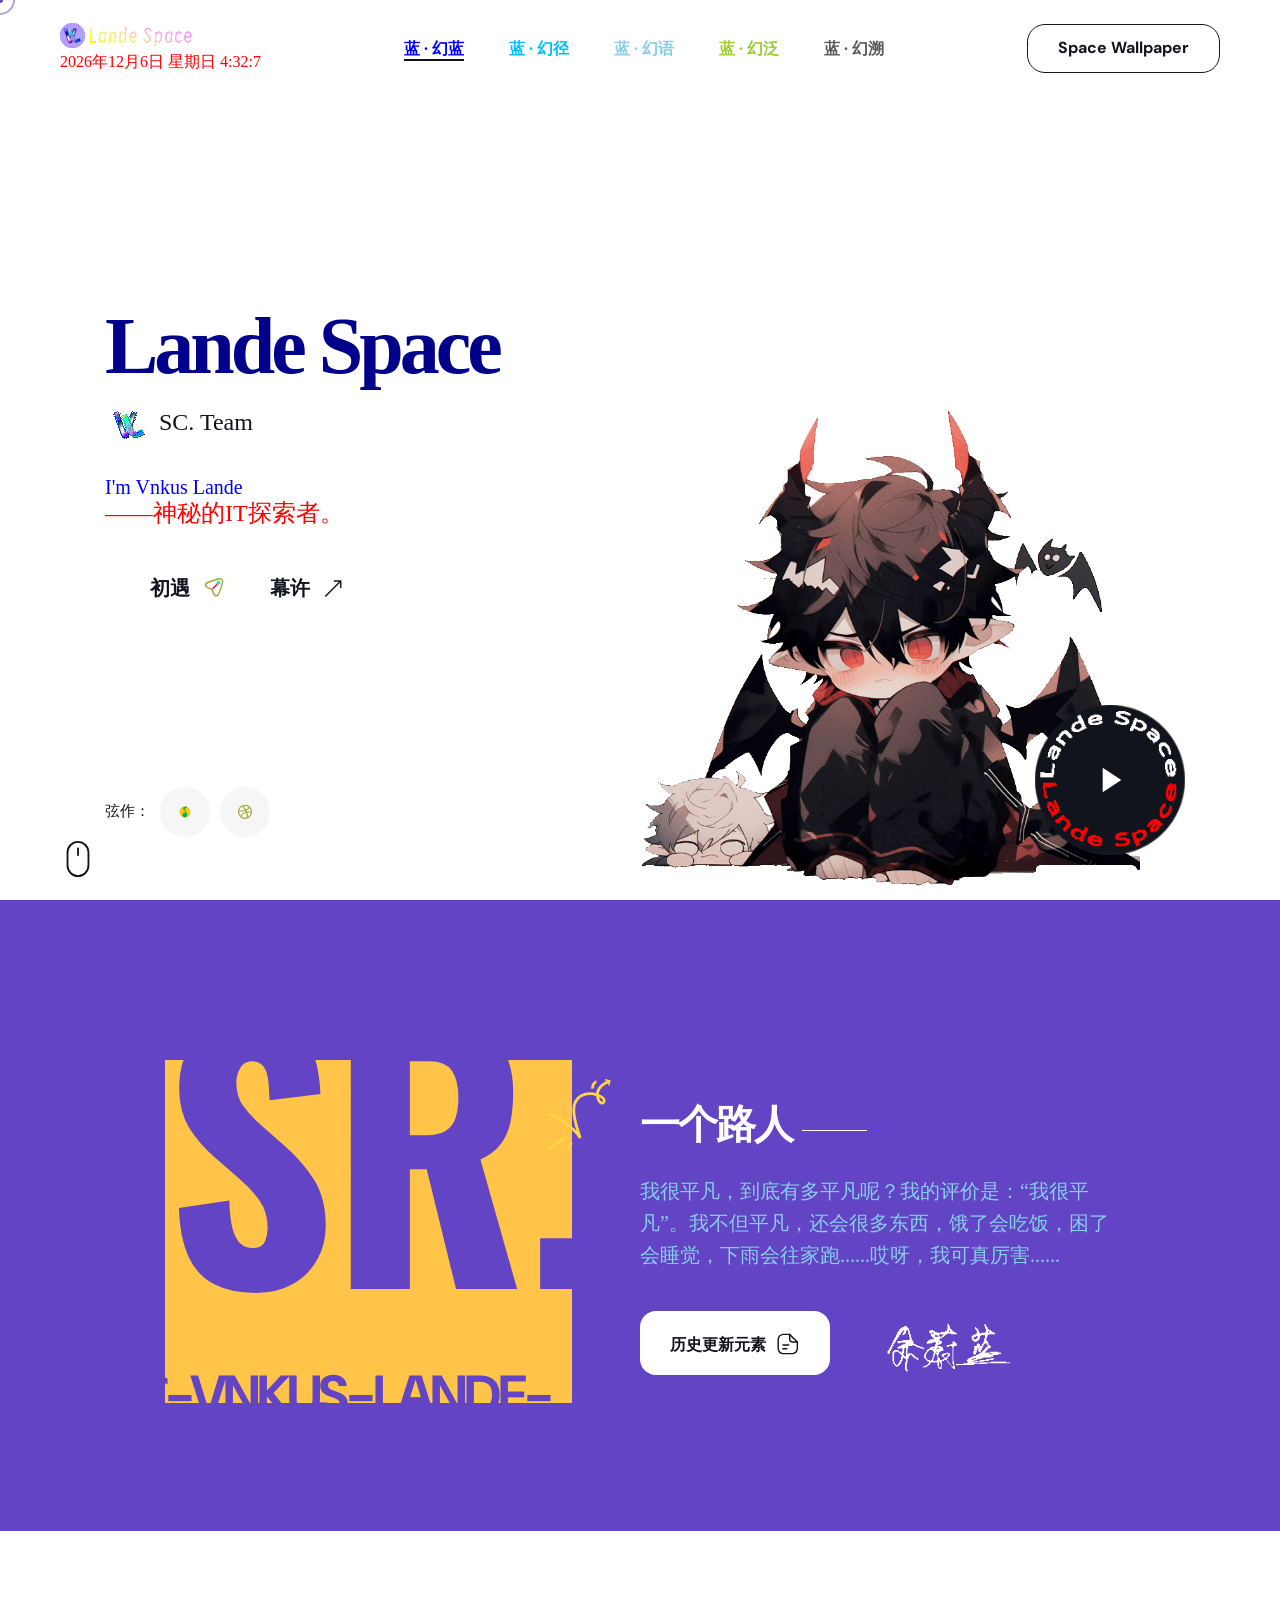
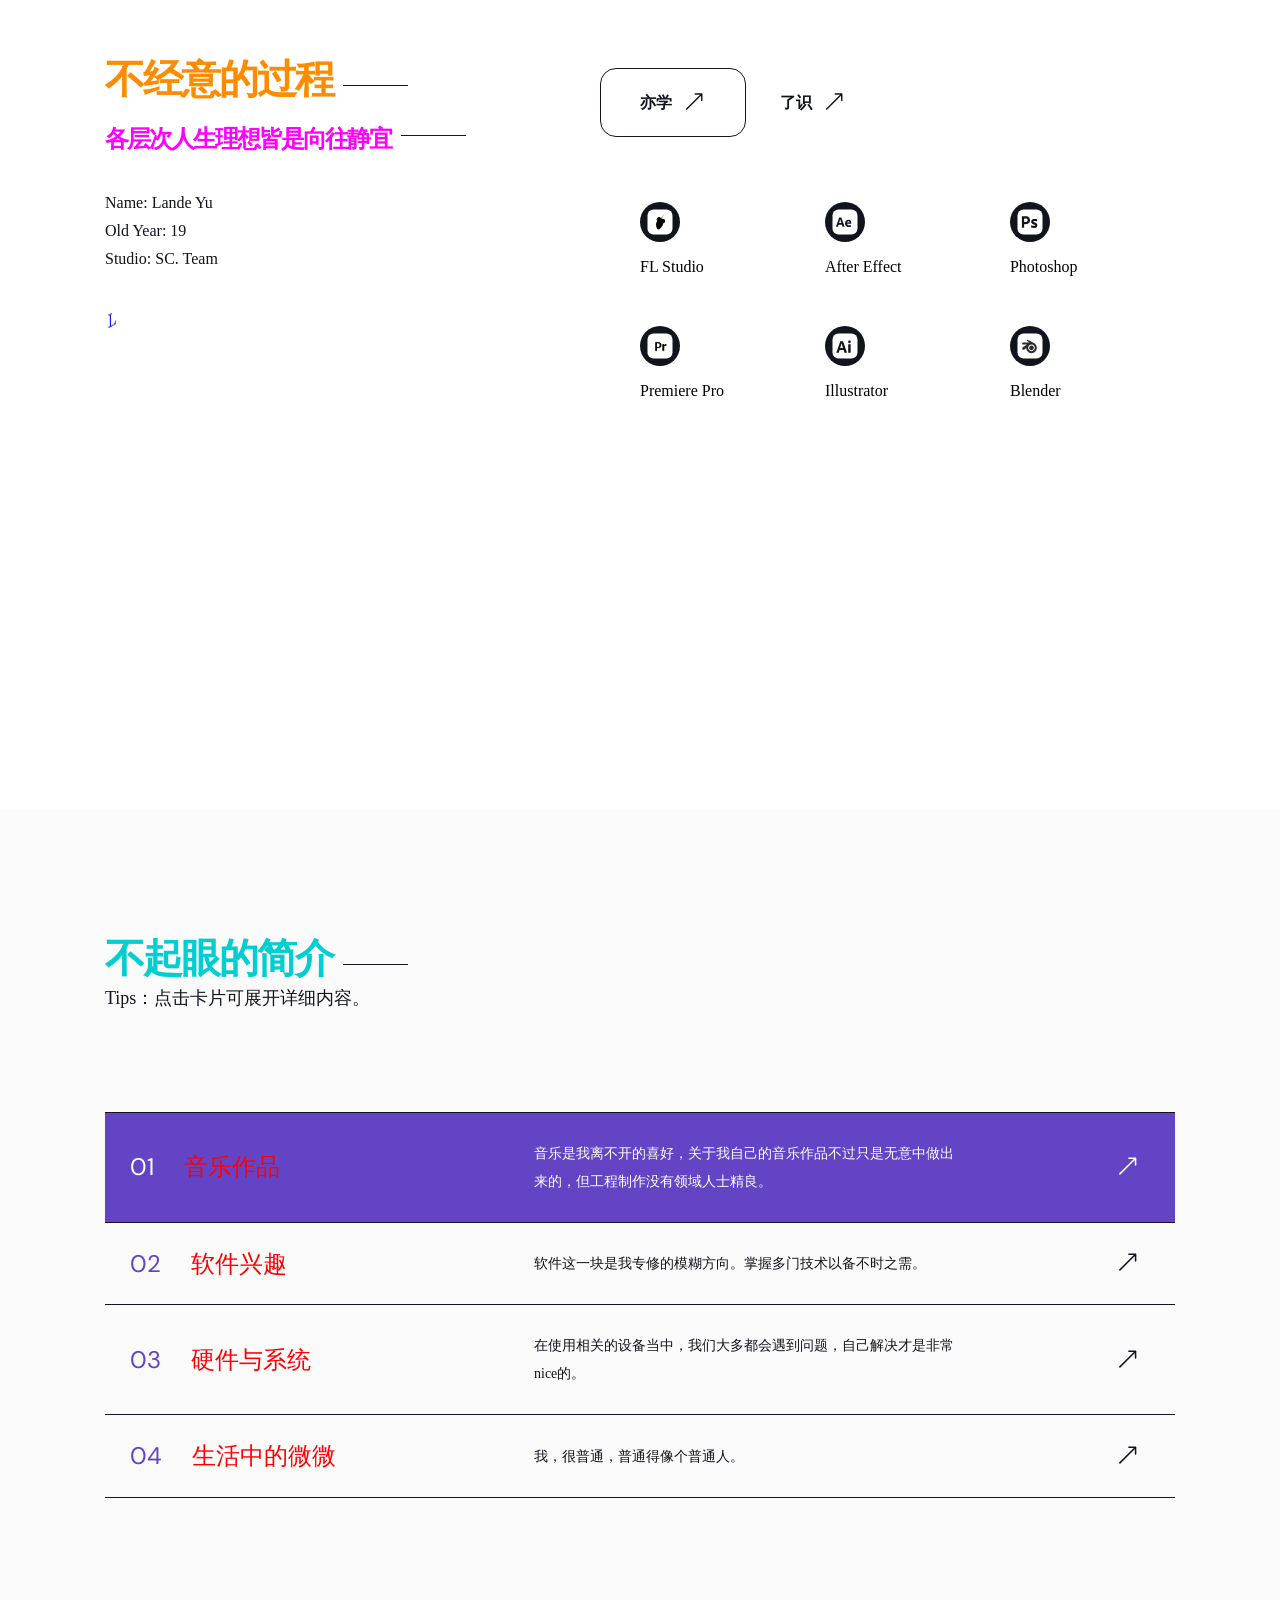
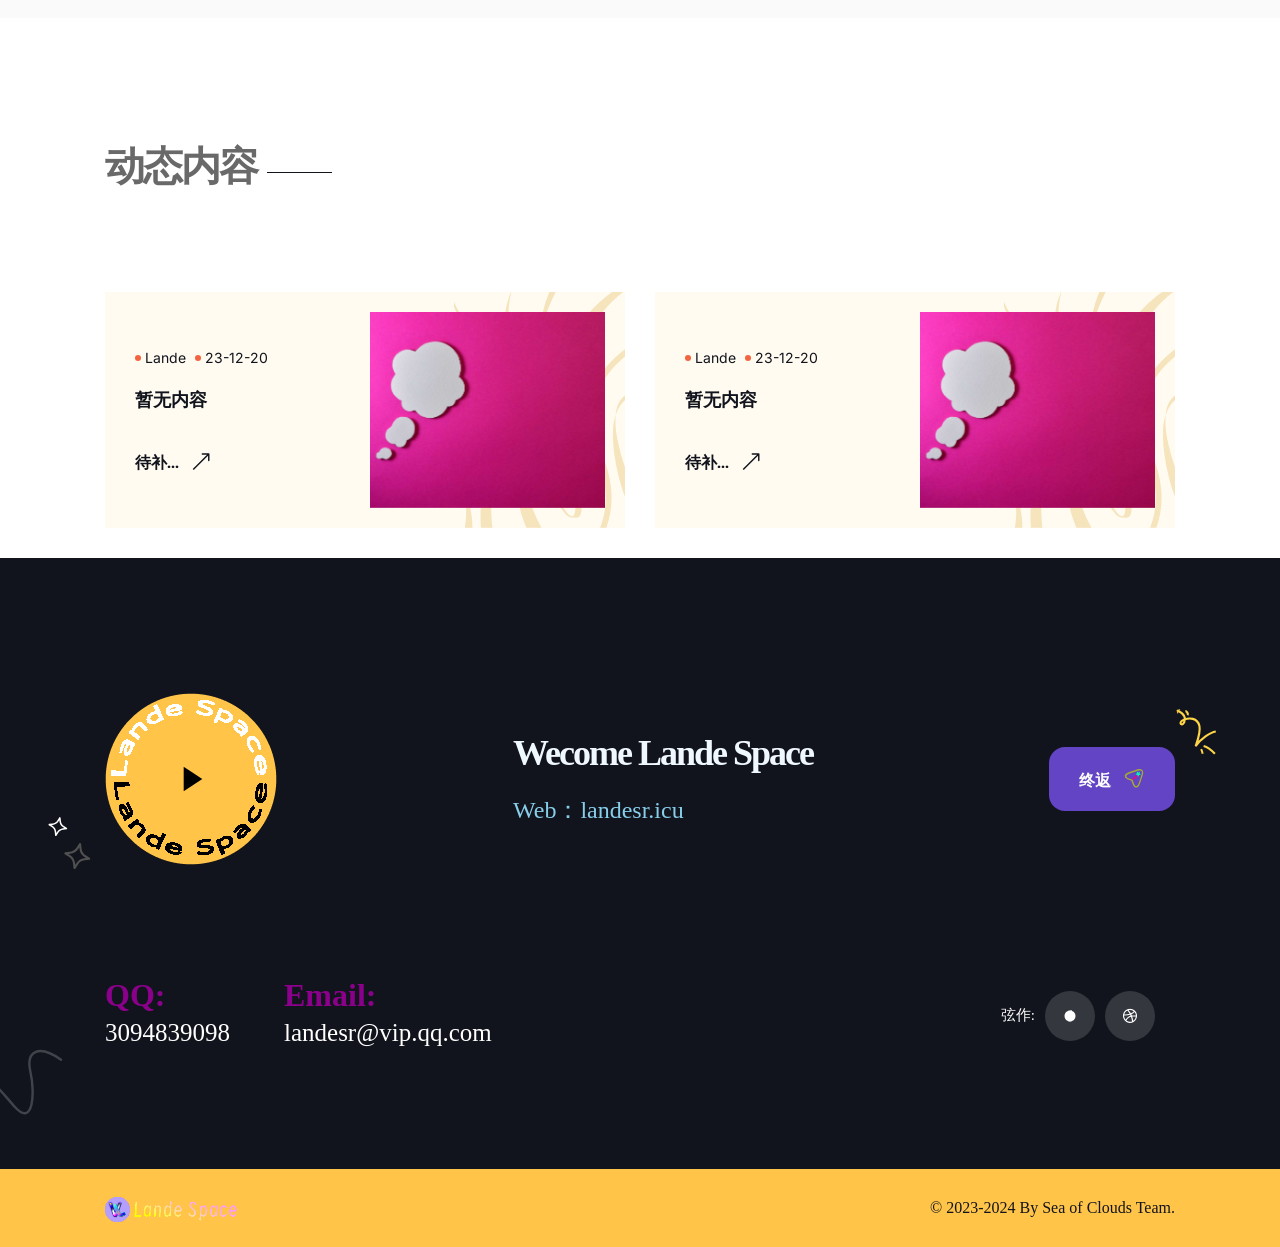
==== commit e1b8cf88: "Update index.html" ====
--- a/index.html
+++ b/index.html
@@ -576,8 +576,8 @@
 									</a>
 								</li>
 								<li class="item">
-									<a href="#">
-										<img src="img/partners/3.png"
+									<a href="program/progdown.html">
+										<img src="https://vip.123pan.cn/1662268/LandeSR/%E5%B8%83%E5%B1%80/partners-tp/program.gif"
 											 alt="" />
 									</a>
 								</li>
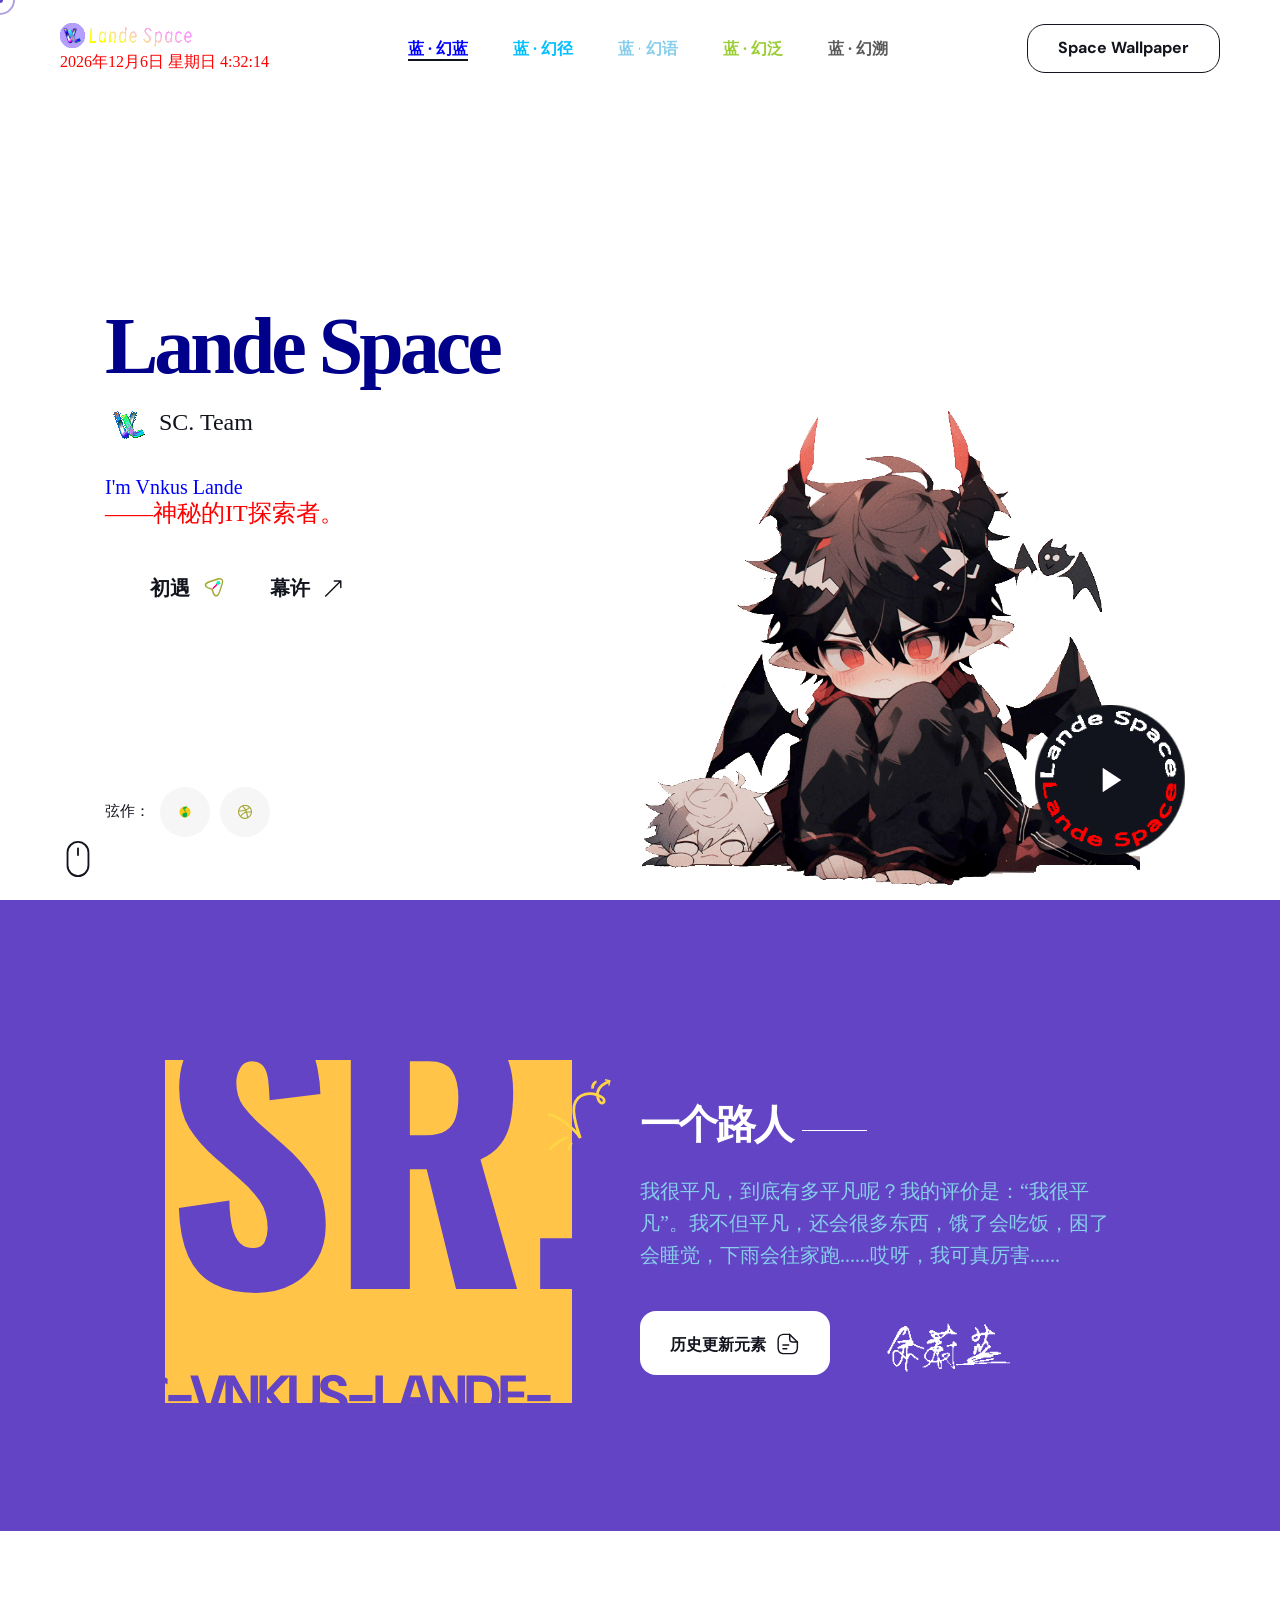
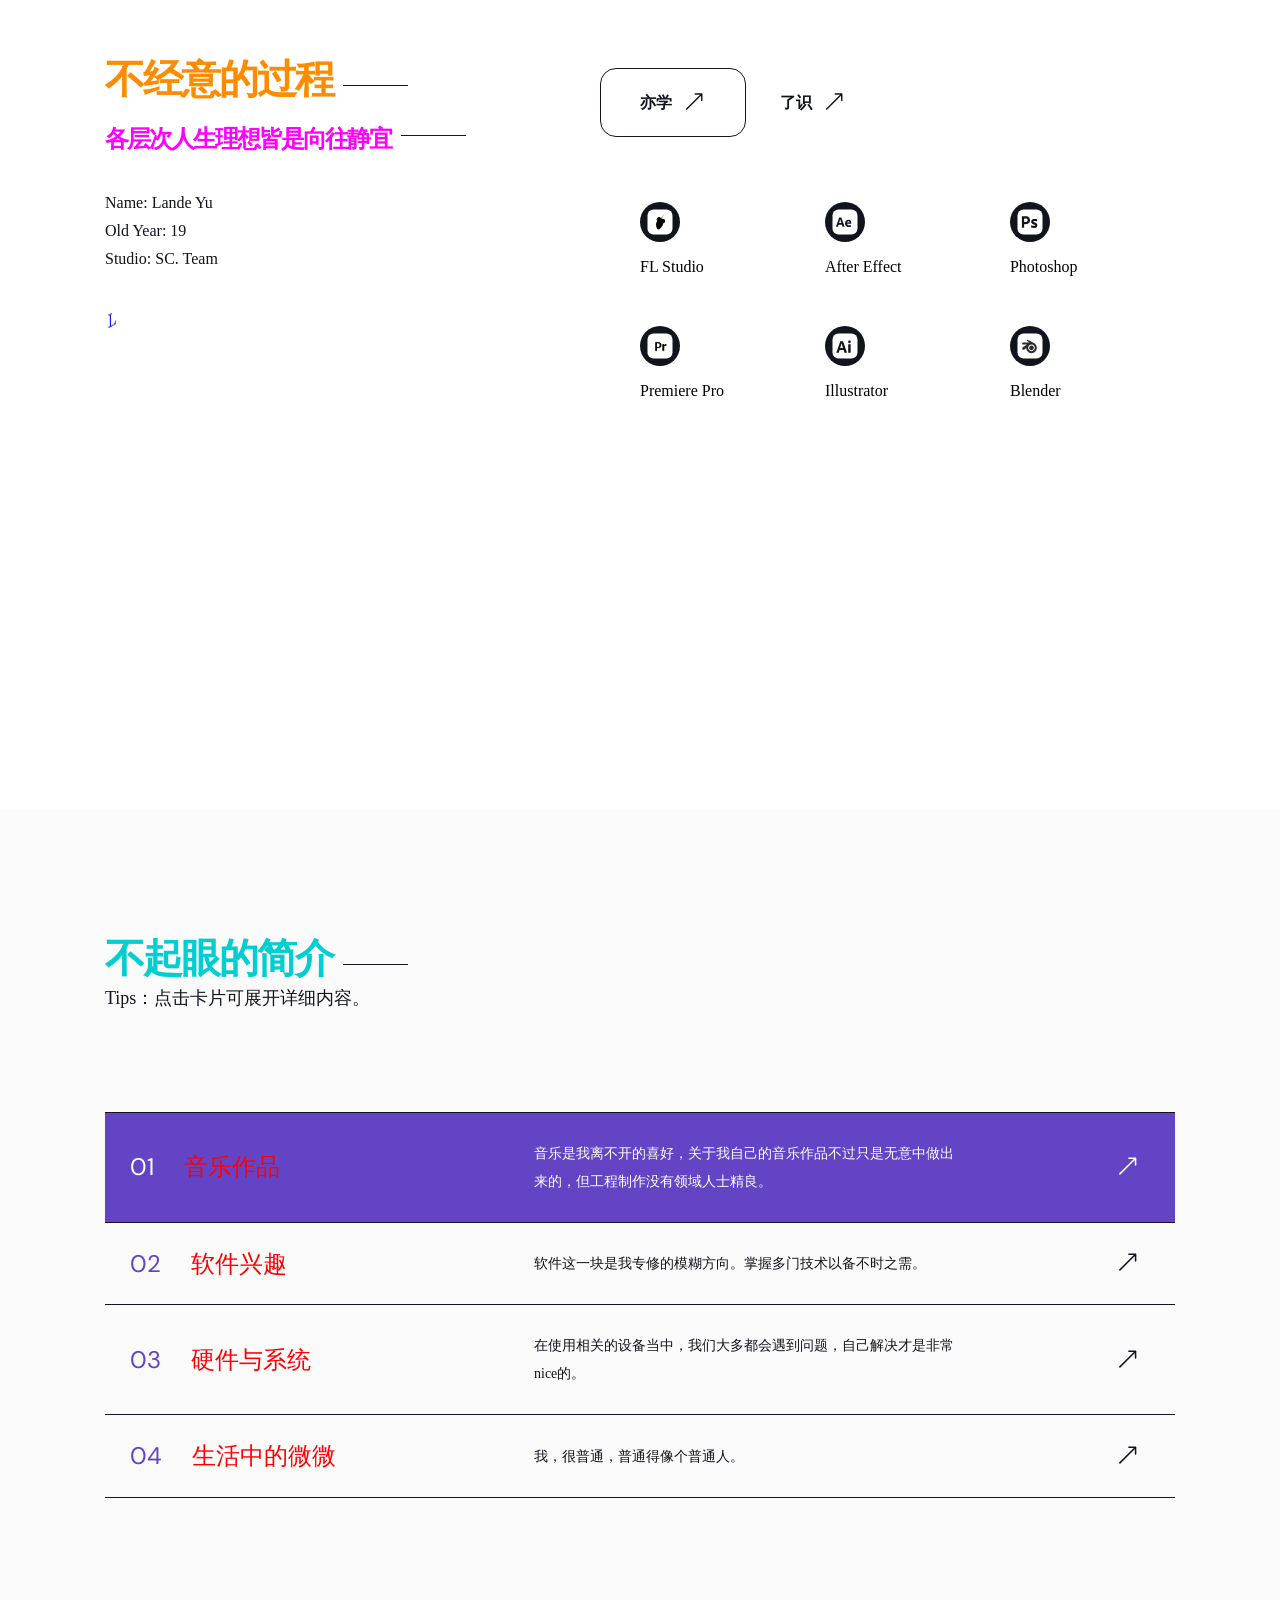
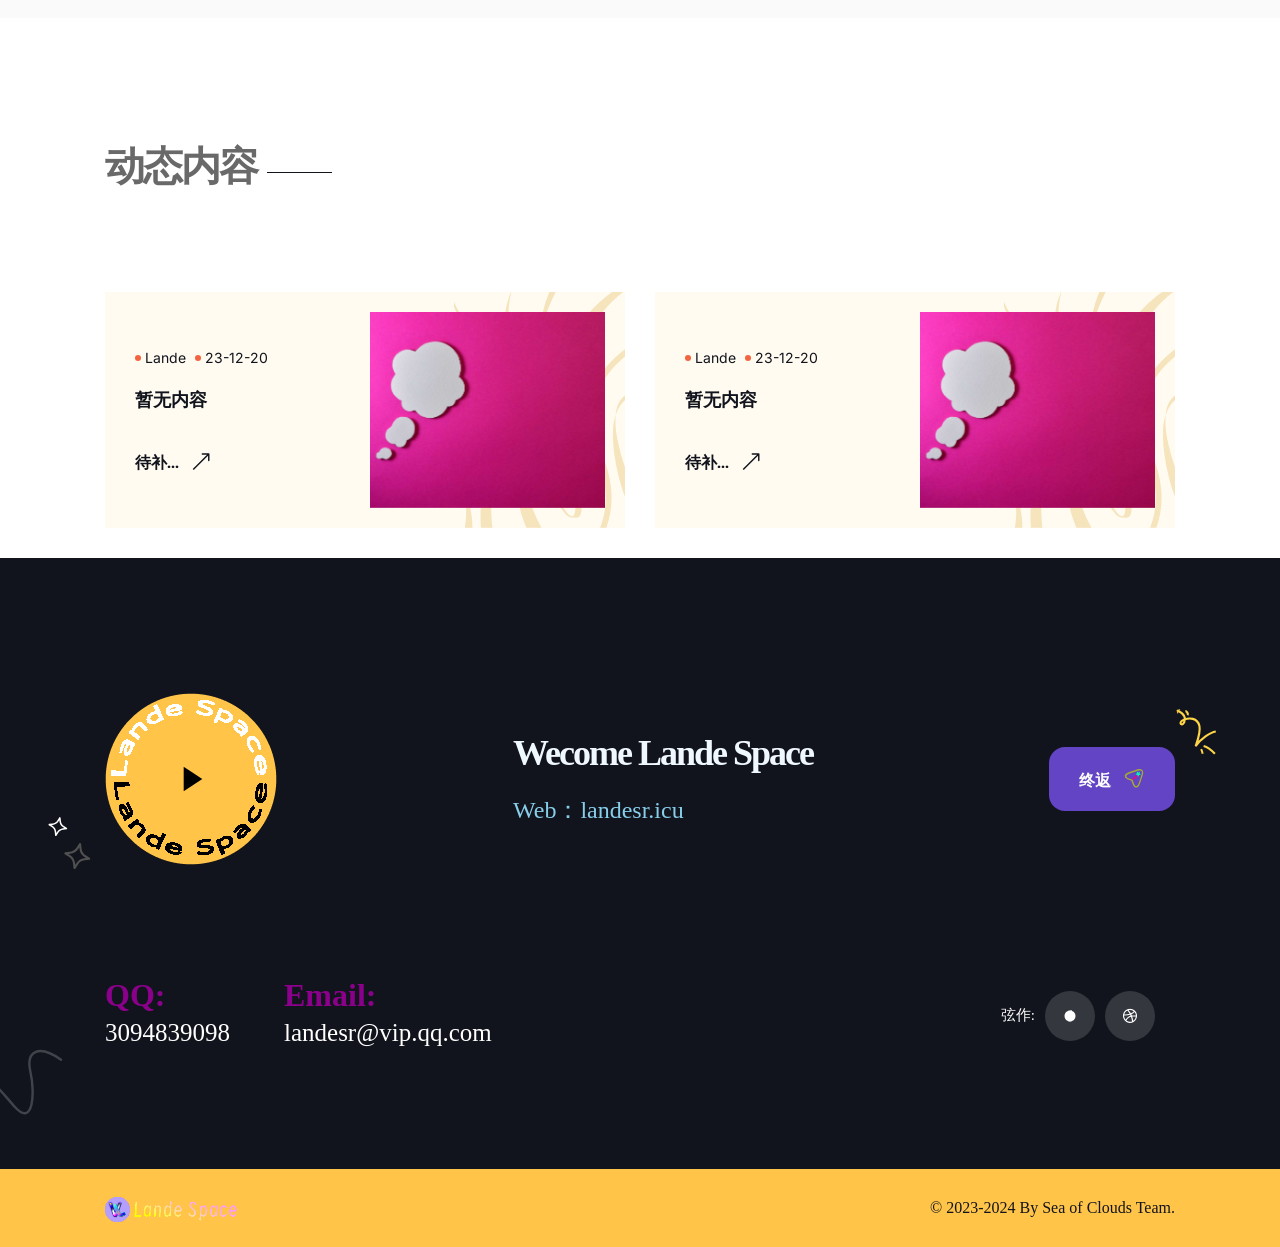
==== commit a03ee29a: "Update index.html" ====
--- a/index.html
+++ b/index.html
@@ -219,7 +219,8 @@
 						<img src="img/heros/1.jpg"
 							 alt="BGW" />
 						<div class="video_button">
-							<a onclick="alert('你戳恁干哈，恁卵都没得~');return false;">
+							<!-- <a onclick="alert('你戳恁干哈，恁卵都没得~');return false;"> -->
+							<a href="corep/rustedwarfare.html">
 								<img class="anim_circle"
 									 src="img/hero/welcome.png"
 									 alt="" />
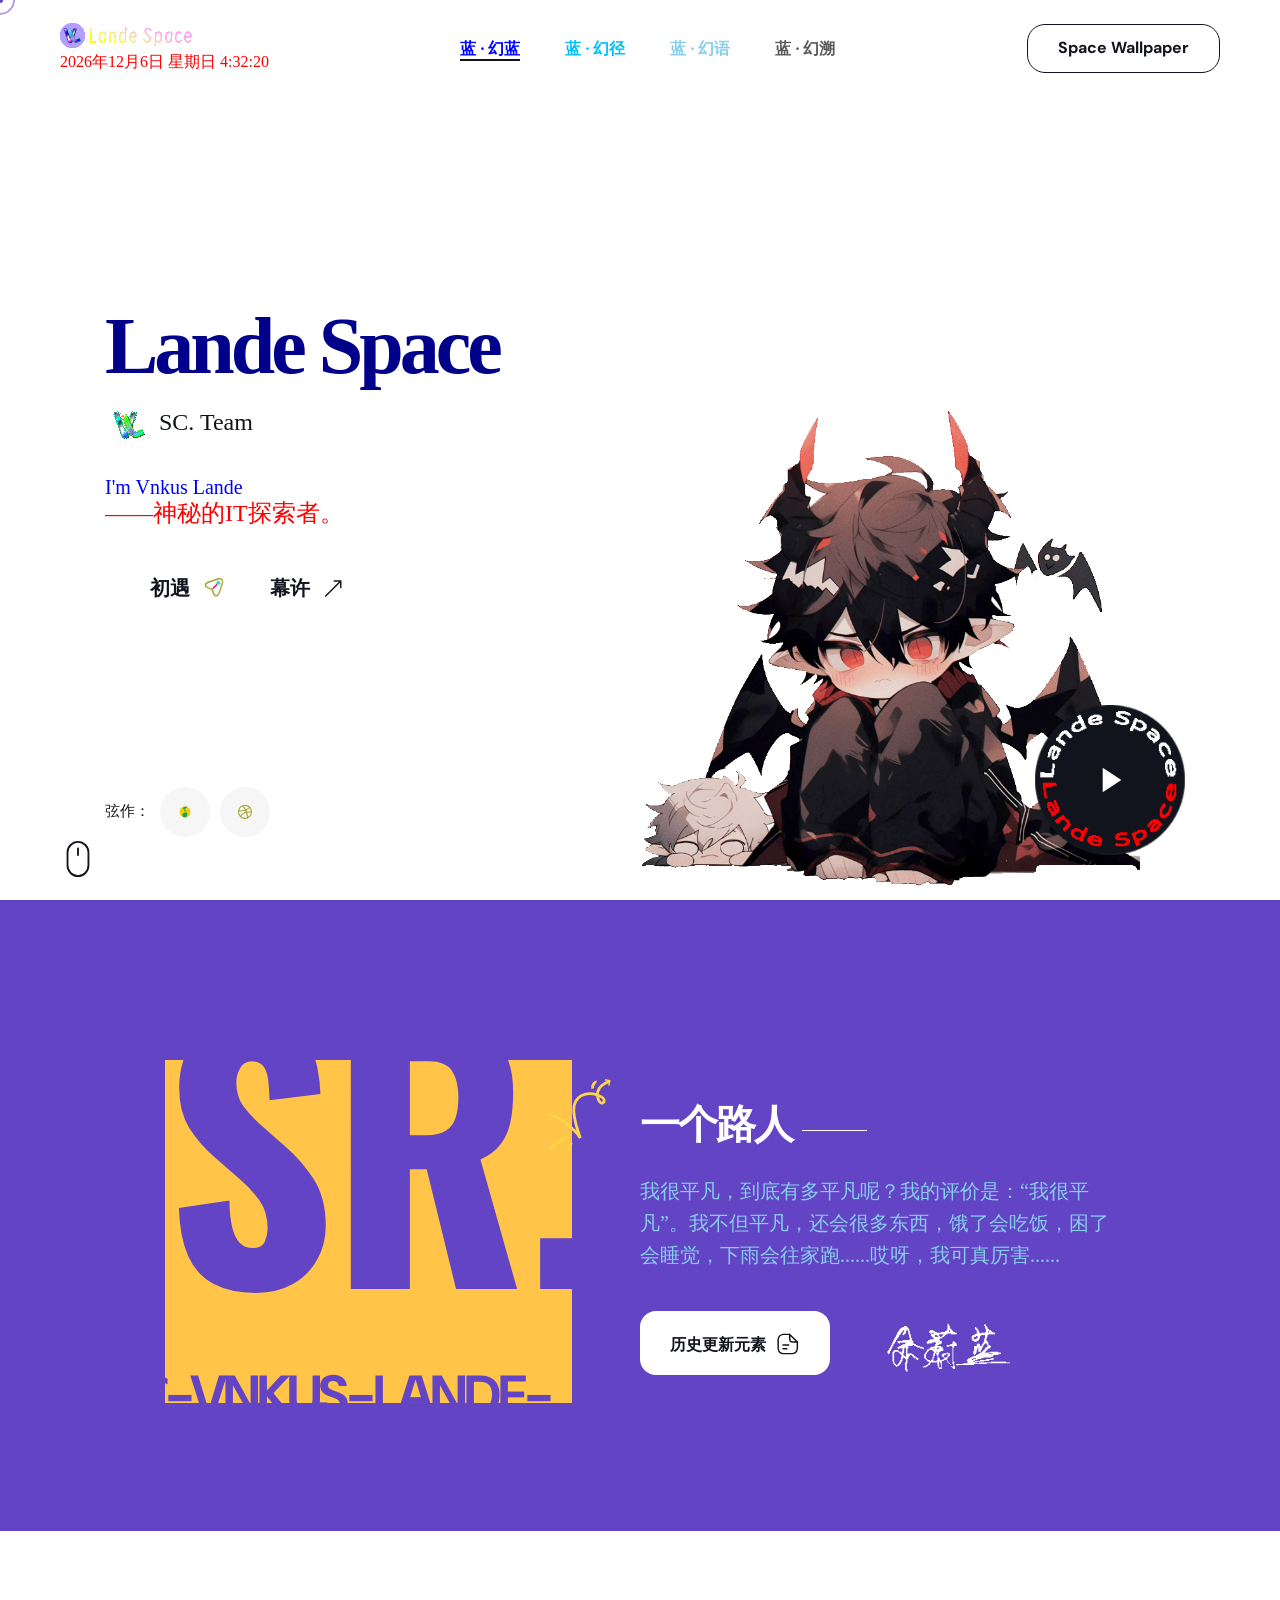
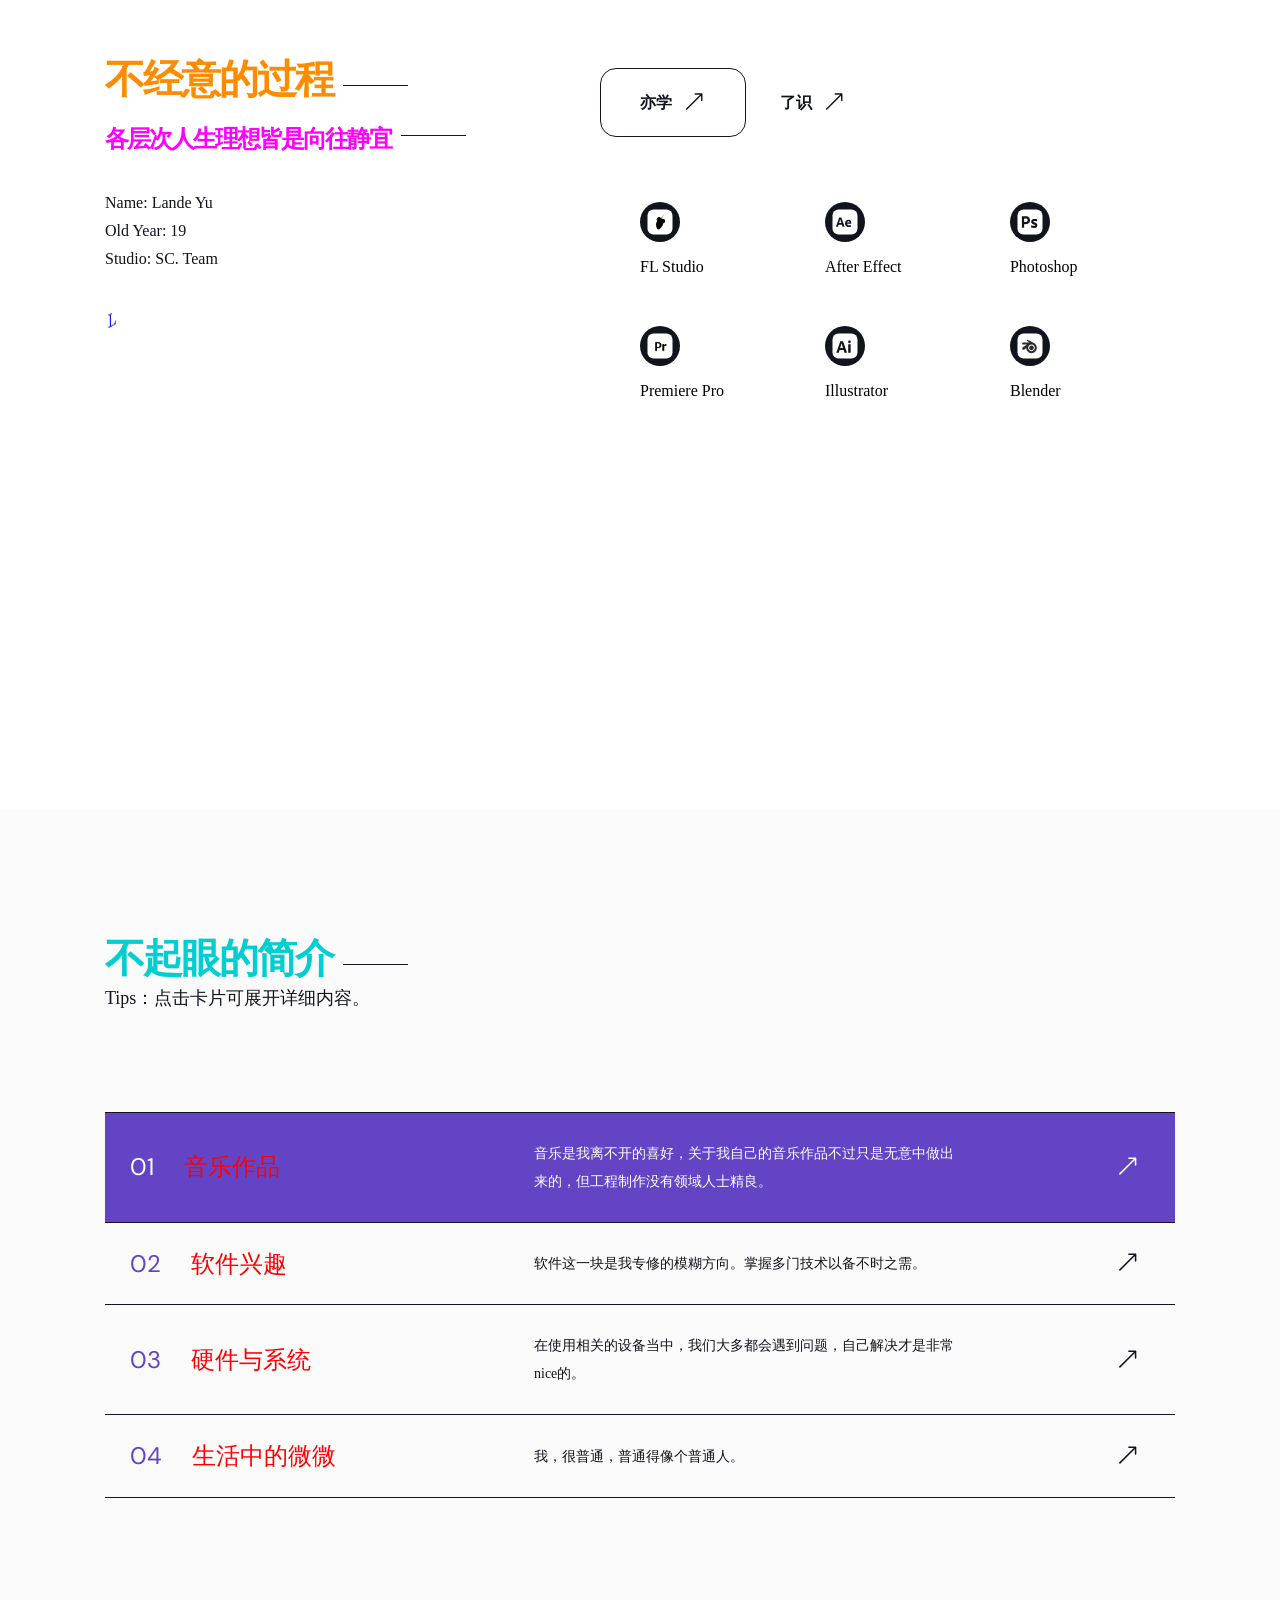
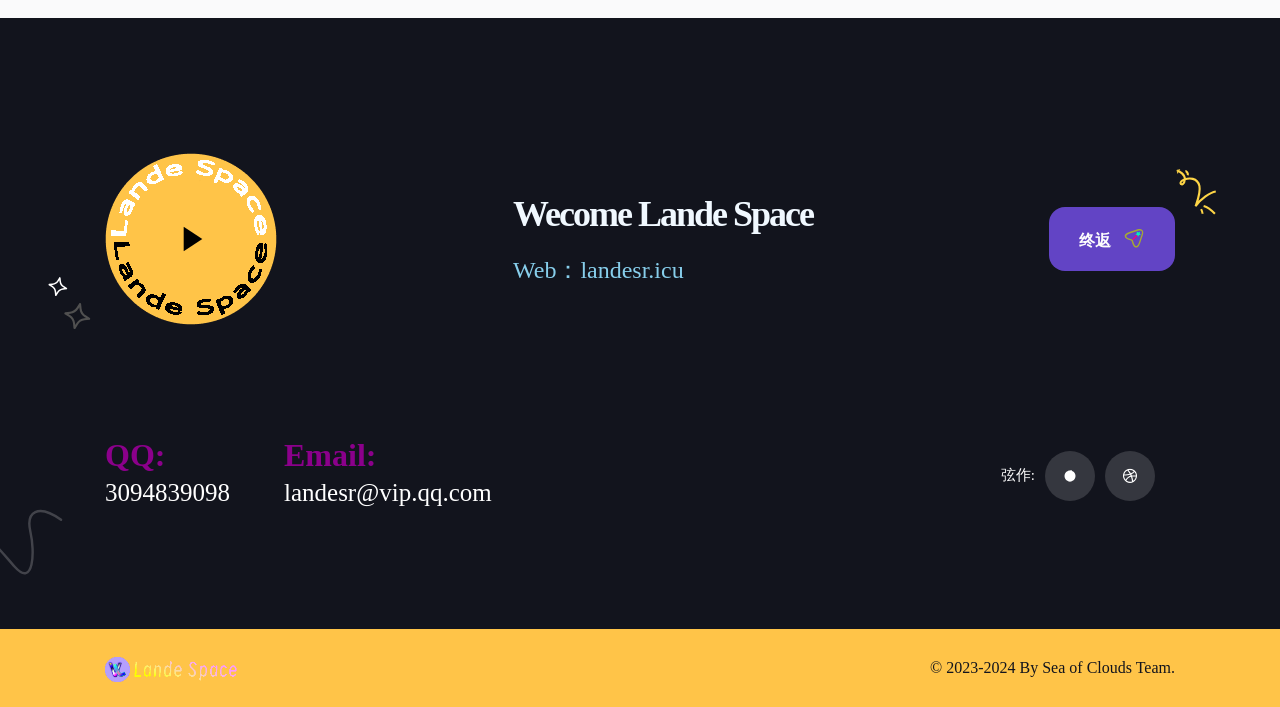
==== commit 17f82864: "Add files via upload" ====
--- a/index.html
+++ b/index.html
@@ -12,7 +12,7 @@
 			  content="Lande SP.">
 		<meta name="author"
 			  content="SOC">
-
+
 		<meta name="viewport" content="width=device-width, initial-scale=1.0, maximum-scale=1.0, user-scalable=0;" />
 
 		<title>Lande Space</title>
@@ -20,8 +20,8 @@
 
 		<!-- 全局字体 -->
 		<link rel="preload" href="corep/fonts/home/homefont123.css" as="style"/>
-		<link rel="stylesheet"
-			  type="text/css"
+		<link rel="stylesheet"
+			  type="text/css"
 			  href="corep/fonts/home/homefont123.css" />
 		<!-- 样式 -->
 		<link href="https://fonts.googleapis.com/css2?family=Inter:wght@100;200;300;400;500;600;800;900&display=swap"
@@ -35,19 +35,19 @@
 
 		<link rel="stylesheet" type="text/css" href="css/plugins.css" />
 		<link rel="stylesheet" type="text/css" href="css/dark.css" />
-		<link rel="stylesheet" type="text/css" href="css/style.css" />
-		<link rel="stylesheet" type="text/css" href="css/nocopy.css" />
-		<link rel="stylesheet" type="text/css" href="css/clock.css" />
-		
-		
+		<link rel="stylesheet" type="text/css" href="css/style.css" />
+		<link rel="stylesheet" type="text/css" href="css/nocopy.css" />
+		<link rel="stylesheet" type="text/css" href="css/clock.css" />
+		
+		
 		
 	</head>
 
 	<body leftmargin=0 topmargin=0 oncontextmenu='return false' ondragstart='return false' onselectstart ='return false' onselect='document.selection.empty()' oncopy='document.selection.empty()' onbeforecopy='return false' onmouseup='document.selection.empty()'>
-		
-		<noscript> 
-		<iframe src="*.html"></iframe> 
-		</noscript>
+		
+		<noscript> 
+		<iframe src="*.html"></iframe> 
+		</noscript>
 		
 		<!-- 加载部分 -->
 		<div id="preloader">
@@ -93,9 +93,9 @@
 							<!-- <li>
 								<a href="#portfolio">SR · 幻希</a>
 							</li> -->
-							<li>
+							<!-- <li>
 								<a href="#blog">SR · 幻泛</a>
-							</li>
+							</li> -->
 							<li>
 								<a href="#contact">SR · 幻溯</a>
 							</li>
@@ -111,12 +111,12 @@
 						<a href="#">
 							<img src="img/logo/logo.png"
 								 alt="" />
-						</a>
+						</a>
+						
+						<script src="js/clocktime.js"></script>
+						<div id="clock"></div>
 						
-						<script src="js/clocktime.js"></script>
-						<div id="clock"></div>
-						
-					</div>
+					</div>
 					
 					<div class="menu">
 						<ul class="anchor_nav">
@@ -132,9 +132,9 @@
 							<!-- <li>
 								<a href="#portfolio" style="font-family:Kufang; font-weight: bolder; color: lightblue;">蓝 · 幻希</a>
 							</li> -->
-							<li>
+							<!-- <li>
 								<a href="#blog" style="font-family:Kufang; font-weight: bolder; color: yellowgreen;">蓝 · 幻泛</a>
-							</li>
+							</li> -->
 							<li>
 								<a href="#contact" style="font-family:Kufang; font-weight: bolder; color: #000ff00 ;">蓝 · 幻溯</a>
 							</li>
@@ -219,7 +219,7 @@
 						<img src="img/heros/1.jpg"
 							 alt="BGW" />
 						<div class="video_button">
-							<!-- <a onclick="alert('你戳恁干哈，恁卵都没得~');return false;"> -->
+							<!-- <a onclick="alert('你戳恁干哈，恁卵都没得~');return false;"> -->
 							<a href="corep/rustedwarfare.html">
 								<img class="anim_circle"
 									 src="img/hero/welcome.png"
@@ -441,11 +441,11 @@
 															<span class="year" style="font-family: Kufang;font-size:18px;font-weight: bolder;">Apk/Exe分析</span>
 															<span class="company" style="font-family: ChillR;font-size:18px;font-weight: bolder;">此项可以分析文件相关布局及资源文件并进行逆向编译。</span>
 														</div>
-														<div class="job">
+														<!-- <div class="job">
 															<h3>
 																<span>M+N+Z+E+S</span>
 															</h3>
-														</div>
+														</div> -->
 													</div>
 												</li>
 												<li>
@@ -454,11 +454,11 @@
 															<span class="year"style="font-family: Kufang;font-size:18px;font-weight: bolder;">超分、帧率优化</span>
 															<span class="company" style="font-family: ChillR;font-size:18px;font-weight: bolder;">此项可以对受损图像进行画质修复及扩展、对视频扩展及混合相邻帧或利用光流算法进行帧率修补。</span>
 														</div>
-														<div class="job">
+														<!-- <div class="job">
 															<h3>
 																<span>Realesrgan/S+M</span>
 															</h3>
-														</div>
+														</div> -->
 													</div>
 												</li>
 												<li>
@@ -467,14 +467,14 @@
 															<span class="year" style="font-family: Kufang;font-size:18px;font-weight: bolder;">系统优化、调试</span>
 															<span class="company" style="font-family: ChillR;font-size:18px;font-weight: bolder;">优化系统各项配置文件、修复底层环境冗余缓存并修复错误。对无法修复的配置进行重建处理。</span>
 														</div>
-														<div class="job">
+														<!-- <div class="job">
 															<h3>
 																<span>OS+UI+ADB</span>
 															</h3>
-														</div>
+														</div> -->
 													</div>
 												</li>
-												<li>
+												<!-- <li>
 													<div class="list_inner">
 														<div class="time">
 															<span class="year" style="font-family: Kufang;font-size:18px;font-weight: bolder;">“未来可期”</span>
@@ -486,7 +486,7 @@
 															</h3>
 														</div>
 													</div>
-												</li>
+												</li> -->
 											</ul>
 										</div>
 									</div>
@@ -1062,7 +1062,8 @@
 				</div>
 			</div> -->
 
-			<!-- 文章 -->
+			<!-- 文章 -->
+			<!-- 
 			<div class="orido_tm_section"
 				 id="blog">
 				<div class="orido_tm_news">
@@ -1117,8 +1118,8 @@
 												 src="img/svg/Intersect.svg"
 												 alt="" />
 										</span>
-
-										<!-- Modalbox Info Start -->
+
+
 										<div class="news_hidden_details">
 											<div class="news_popup_informations">
 												<div class="text">
@@ -1174,7 +1175,7 @@
 												 alt="" />
 										</span>
 
-										<!-- Modalbox Info Start -->
+									
 										<div class="news_hidden_details">
 											<div class="news_popup_informations">
 												<div class="text">
@@ -1184,8 +1185,8 @@
 												</div>
 											</div>
 										</div>
-										
-
+										 -->
+<!-- -------- -->
 									<!-- </div>
 								</li>
 								<li>
@@ -1299,14 +1300,15 @@
 											</div>
 										</div> -->
 										
-
+<!-- 
 									</div>
 								</li>
 							</ul>
 						</div>
 					</div>
 				</div>
-			</div>
+			</div>
+			 -->
 
 			<!-- 终章 -->
 			<div class="orido_tm_section"
@@ -1344,14 +1346,14 @@
 										<span class="name"  style="color: skyblue;font-family:Meigui;font-size: 32px;color: darkmagenta;font-weight: bolder;">QQ:</span>
 										<p>
 											<a class="line_effect"
-											   href="#" style="font-family:Omegle ;">3094839098</a>
+											   href="https://qm.qq.com/cgi-bin/qm/qr?k=W8enDqN9nARqgyHRW6dfvWX8xmSX3089" style="font-family:Omegle ;">3094839098</a>
 										</p>
 									</li>
 									<li>
 										<span class="name" style="color: skyblue;font-family:Meigui;font-size: 32px;color: darkmagenta;font-weight: bolder;">Email:</span>
 										<p>
 											<a class="line_effect"
-											   href="#" style="font-family:Omegle ;">landesr@vip.qq.com</a>
+											   href="mailto:landesr@vip.qq.com" style="font-family:Omegle ;">landesr@vip.qq.com</a>
 										</p>
 									</li>
 								</ul>
@@ -1446,5 +1448,5 @@
 	<div id="music" key="6583c2d2a9632" api="https://music.yy.mba"></div>
 	<script id="xplayer" src="https://player.yy.mba/Static/player9/js/player.js" ></script>
 	</body>
-</html>
-
+</html>
+
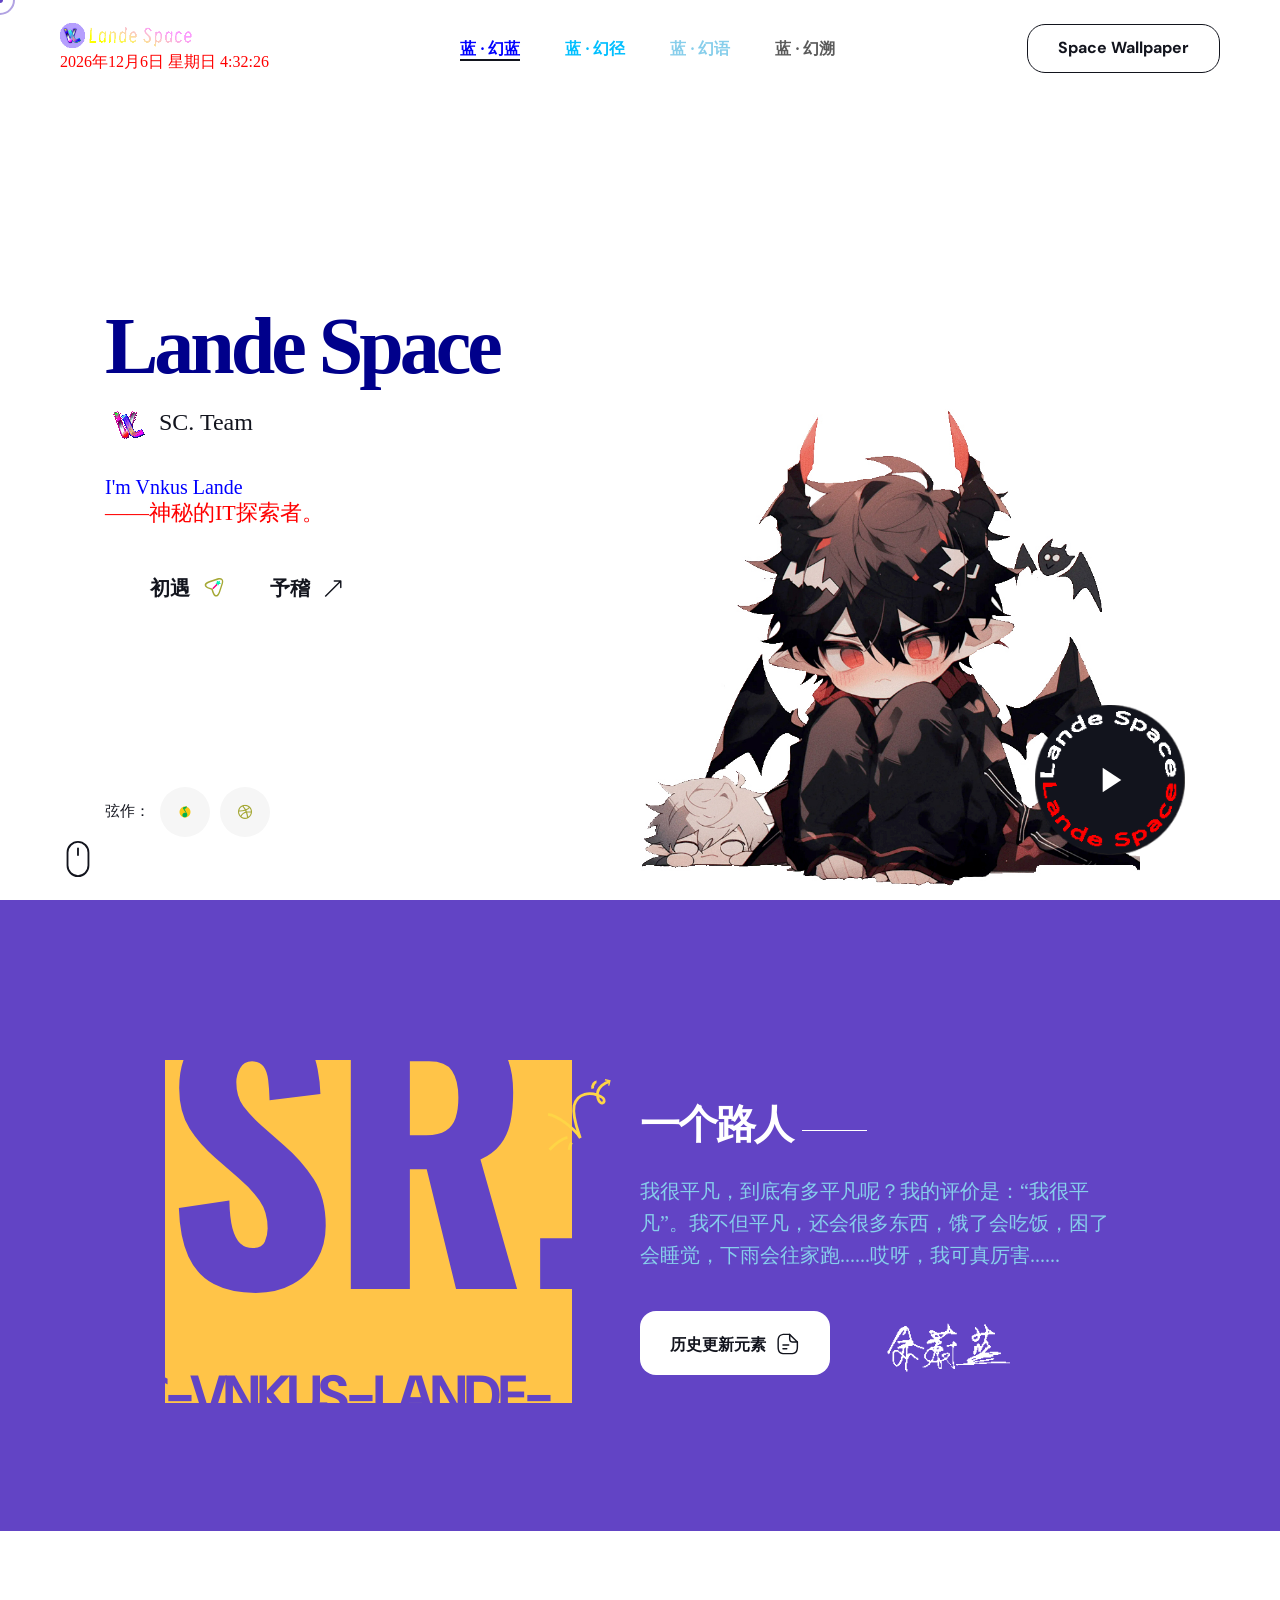
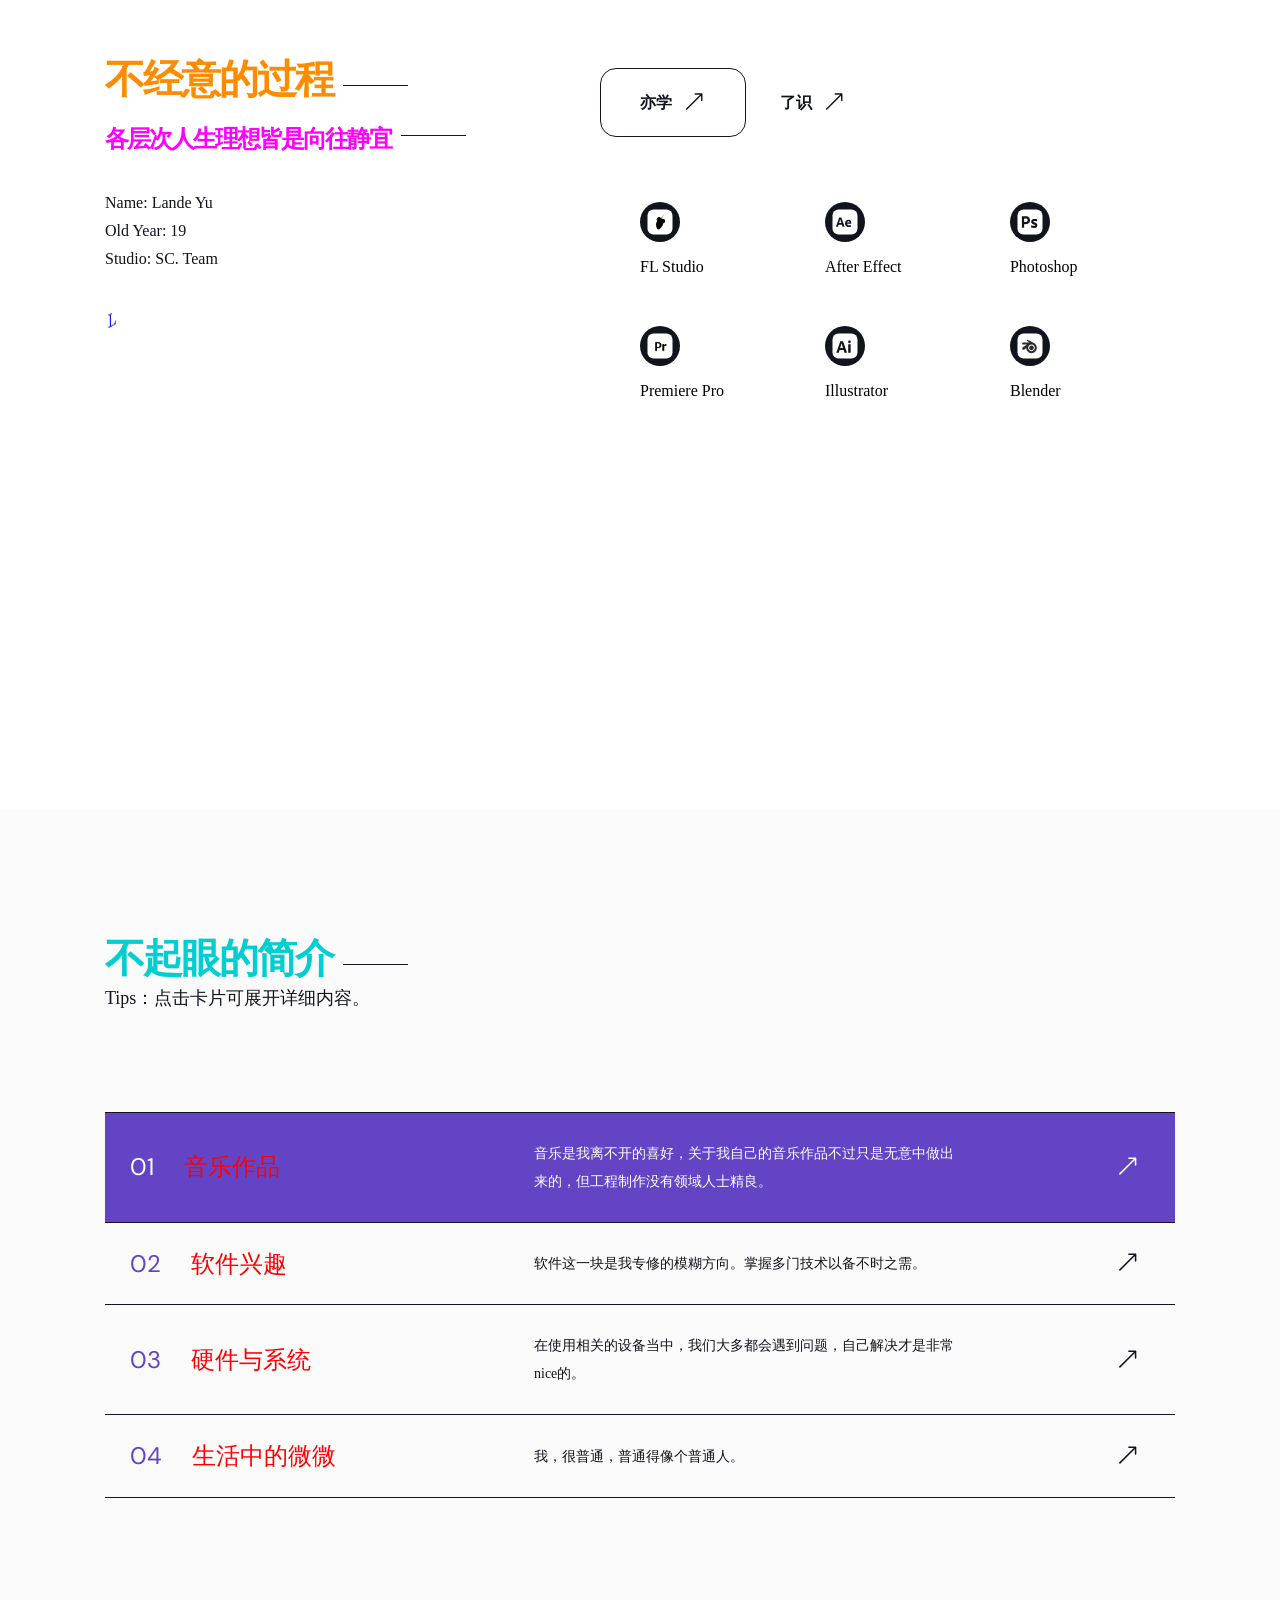
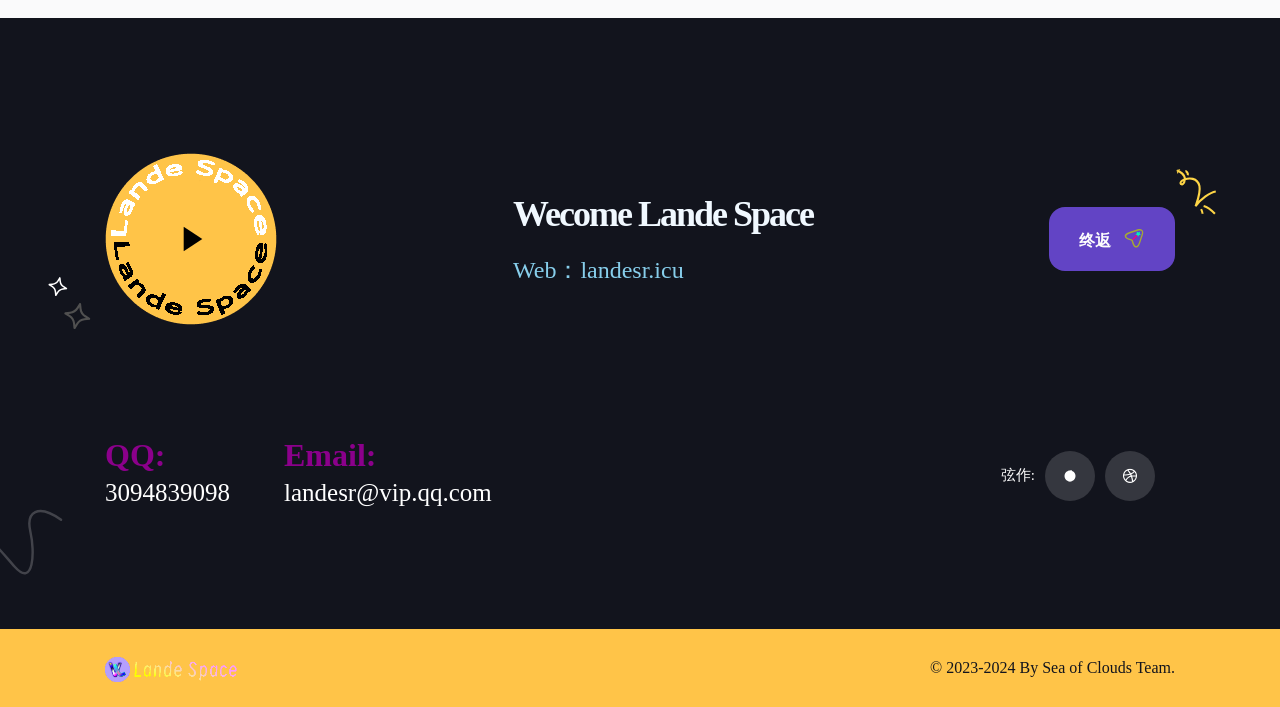
==== commit e21e2429: "Add files via upload" ====
--- a/index.html
+++ b/index.html
@@ -163,7 +163,7 @@
 							</div>
 							<div class="text">
 								<p style="font-family: Omegle;font-size: 20px; color: blue;">I'm Vnkus Lande</p> 
-								<p style="font-family: ChillR;font-size: 24px; color: red;">——神秘的IT探索者。</p>
+								<p style="font-family: ChillR;font-size: 22px; color: red;">——神秘的IT探索者。</p>
 							</div>
 							<div class="buttons">
 								<div class="orido_tm_simple_button">
@@ -176,7 +176,7 @@
 								</div>
 								<div class="orido_tm_simple_button">
 									<a class="line_effect anchor"
-									   href="#portfolio" style="font-family:Kufang;font-size: 20px;">幕许
+									   href="corep/huaji/index.html" style="font-family:Kufang;font-size: 20px;">予稽
 										<img class="svg"
 											 src="img/svg/top-arrow.svg"
 											 alt="" />
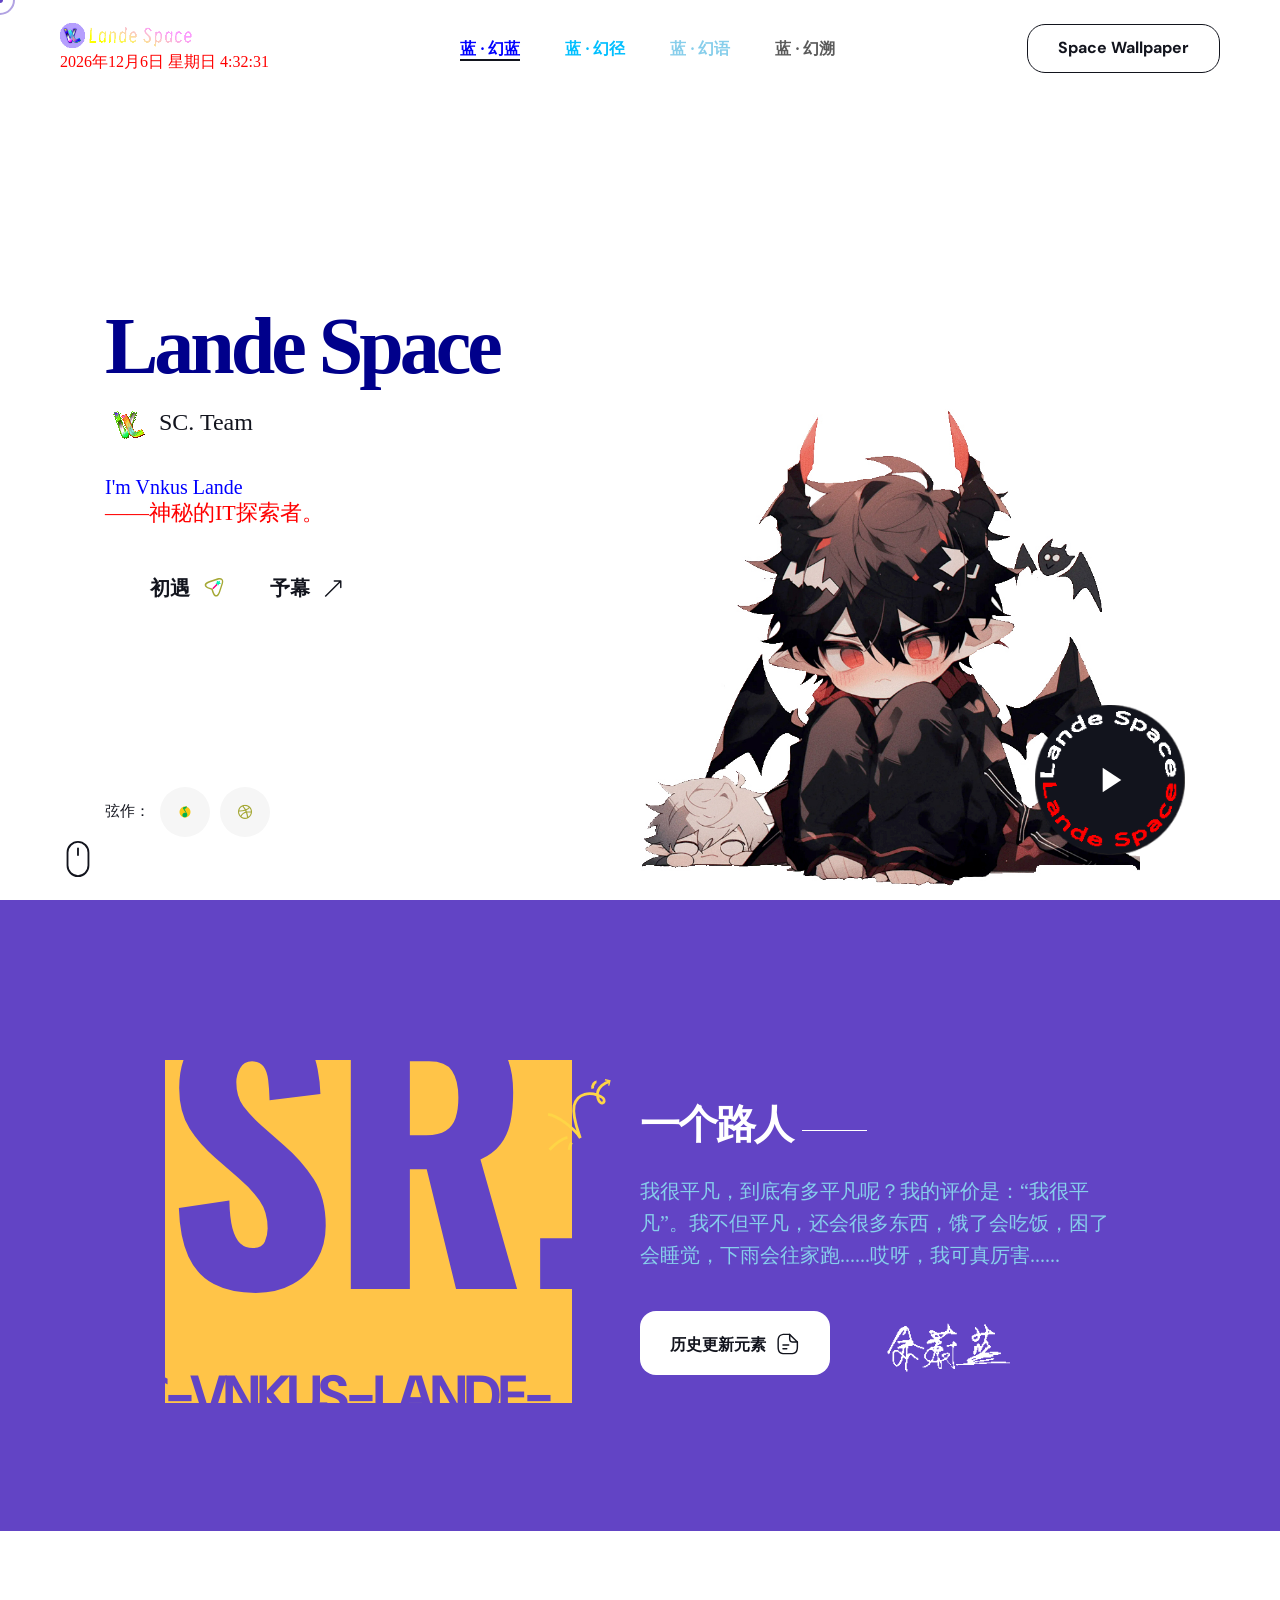
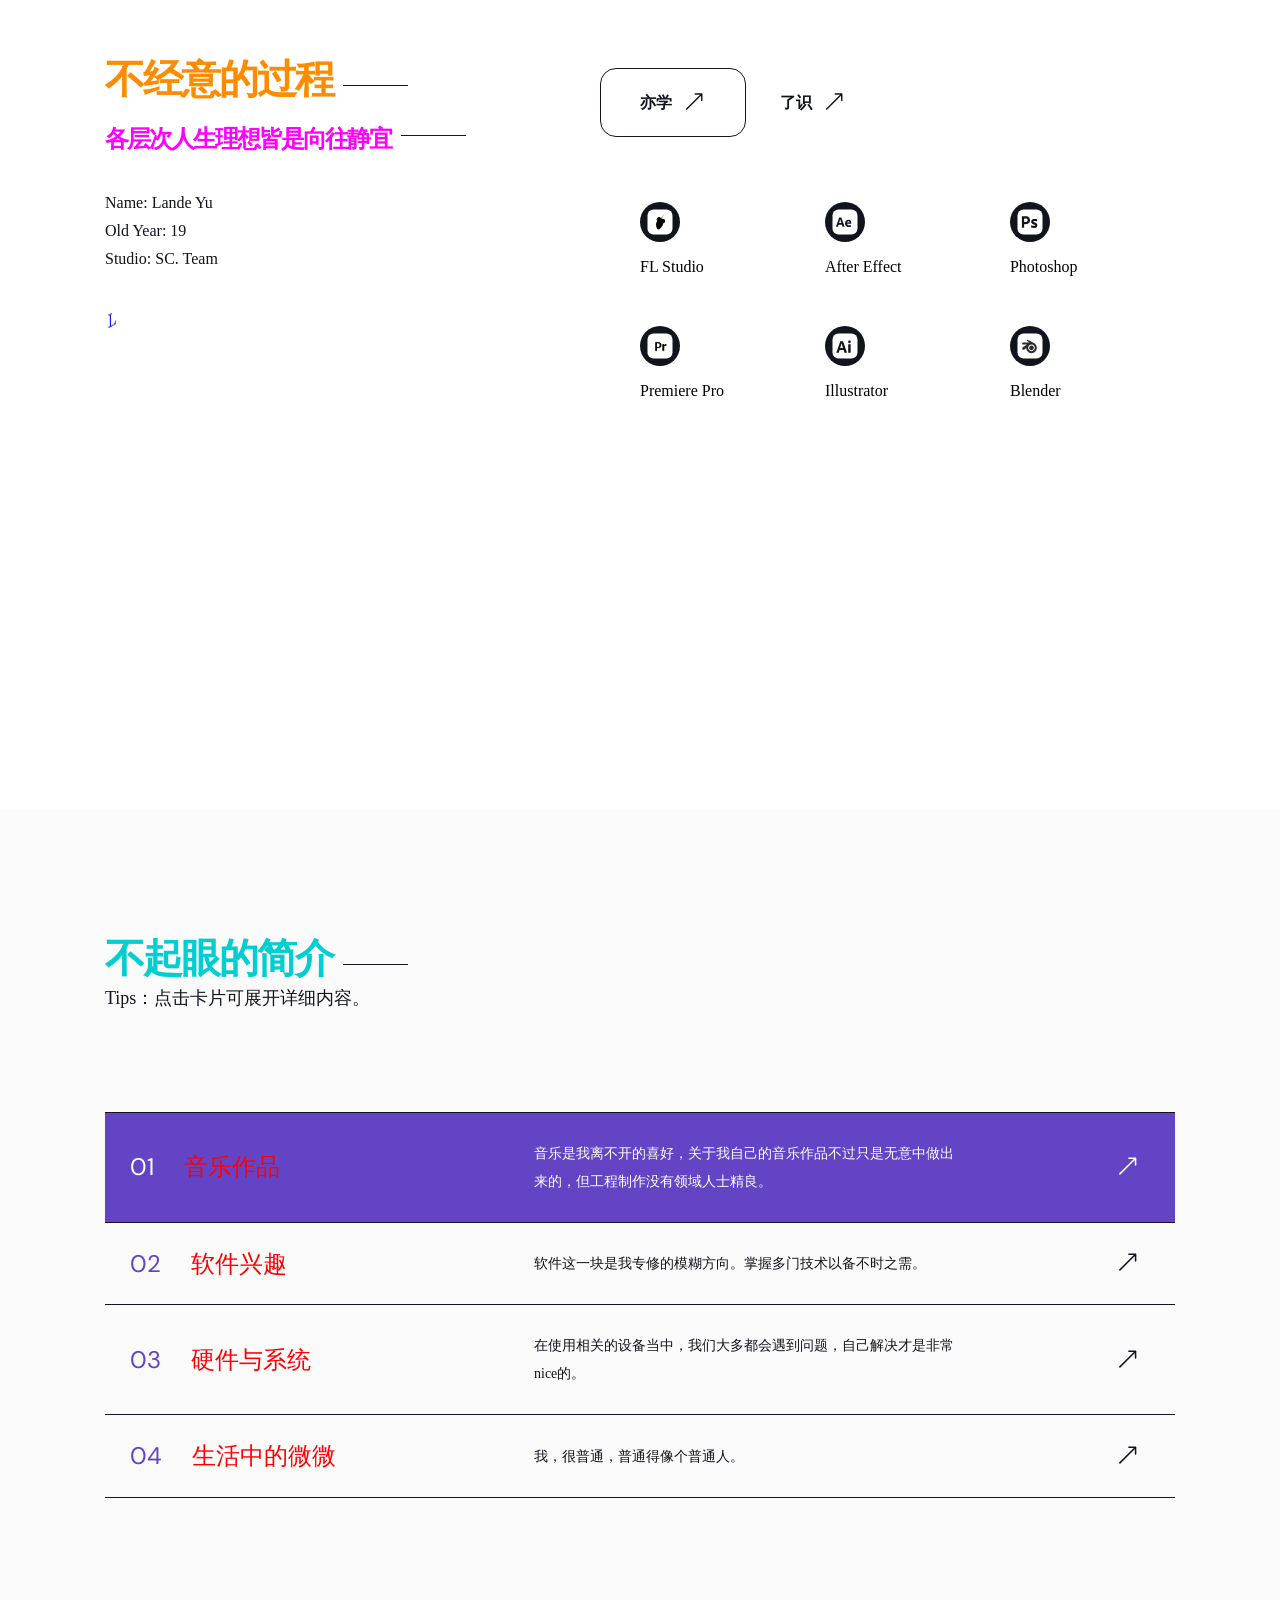
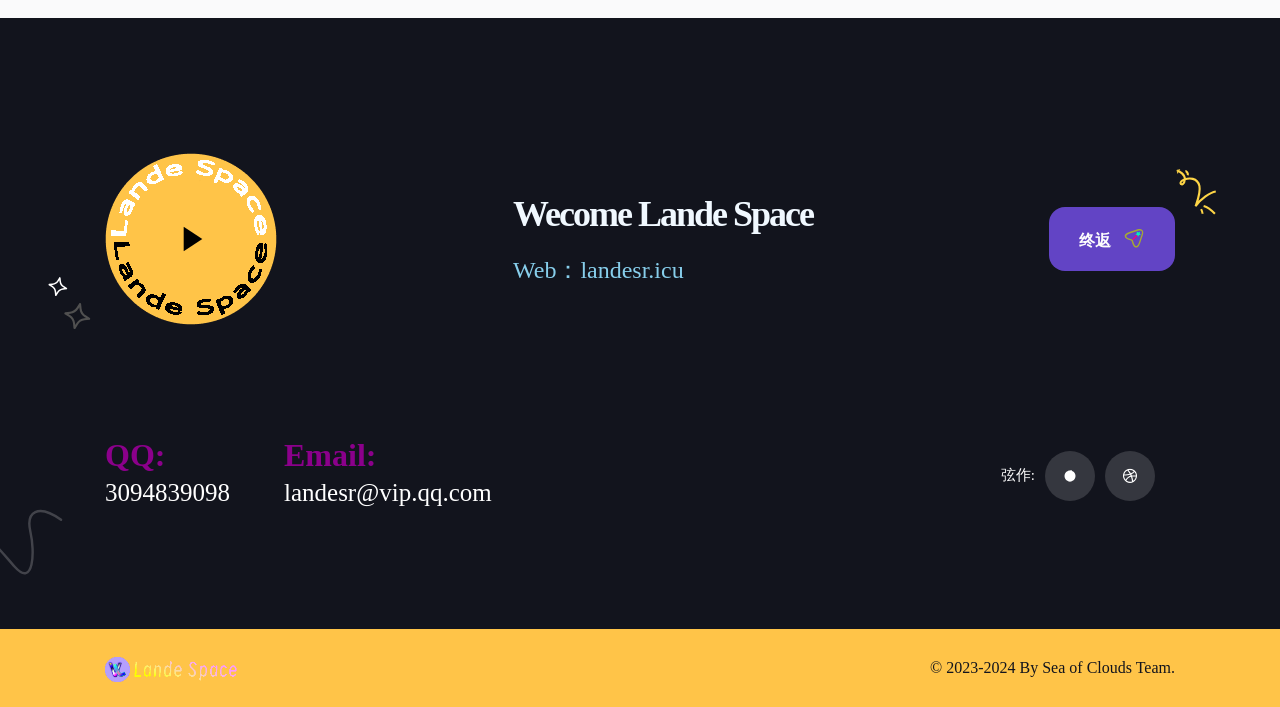
==== commit a809f8c4: "Update index.html" ====
--- a/index.html
+++ b/index.html
@@ -1,1452 +1,1452 @@
-<!DOCTYPE html>
-
-<html lang="zh-rCN" 
-	  translate="no">
-
-	<head>
-
-		<meta http-equiv="Content-Type"
-			  content="text/html; charset=utf-8" />
-
-		<meta name="description"
-			  content="Lande SP.">
-		<meta name="author"
-			  content="SOC">
-
-		<meta name="viewport" content="width=device-width, initial-scale=1.0, maximum-scale=1.0, user-scalable=0;" />
-
-		<title>Lande Space</title>
-		<link rel="icon" href="img/logo/icon.png" sizes="16x16">
-
-		<!-- 全局字体 -->
-		<link rel="preload" href="corep/fonts/home/homefont123.css" as="style"/>
+<!DOCTYPE html>
+
+<html lang="zh-rCN" 
+	  translate="no">
+
+	<head>
+
+		<meta http-equiv="Content-Type"
+			  content="text/html; charset=utf-8" />
+
+		<meta name="description"
+			  content="Lande SP.">
+		<meta name="author"
+			  content="SOC">
+
+		<meta name="viewport" content="width=device-width, initial-scale=1.0, maximum-scale=1.0, user-scalable=0;" />
+
+		<title>Lande Space</title>
+		<link rel="icon" href="img/logo/icon.png" sizes="16x16">
+
+		<!-- 全局字体 -->
+		<link rel="preload" href="corep/fonts/home/homefont123.css" as="style"/>
 		<link rel="stylesheet"
 			  type="text/css"
-			  href="corep/fonts/home/homefont123.css" />
-		<!-- 样式 -->
-		<link href="https://fonts.googleapis.com/css2?family=Inter:wght@100;200;300;400;500;600;800;900&display=swap"
-			  rel="stylesheet">
-		<link href="https://fonts.googleapis.com/css2?family=DM+Sans:ital,wght@0,400;0,500;0,700;1,400;1,500;1,700&display=swap"
-			  rel="stylesheet">
-		<link href="https://fonts.googleapis.com/css2?family=Oswald:wght@200;300;400;500;600;700&display=swap"
-			  rel="stylesheet">
-		<link href="https://fonts.googleapis.com/css2?family=Kaushan+Script&display=swap"
-			  rel="stylesheet">
-
-		<link rel="stylesheet" type="text/css" href="css/plugins.css" />
-		<link rel="stylesheet" type="text/css" href="css/dark.css" />
+			  href="corep/fonts/home/homefont123.css" />
+		<!-- 样式 -->
+		<link href="https://fonts.googleapis.com/css2?family=Inter:wght@100;200;300;400;500;600;800;900&display=swap"
+			  rel="stylesheet">
+		<link href="https://fonts.googleapis.com/css2?family=DM+Sans:ital,wght@0,400;0,500;0,700;1,400;1,500;1,700&display=swap"
+			  rel="stylesheet">
+		<link href="https://fonts.googleapis.com/css2?family=Oswald:wght@200;300;400;500;600;700&display=swap"
+			  rel="stylesheet">
+		<link href="https://fonts.googleapis.com/css2?family=Kaushan+Script&display=swap"
+			  rel="stylesheet">
+
+		<link rel="stylesheet" type="text/css" href="css/plugins.css" />
+		<link rel="stylesheet" type="text/css" href="css/dark.css" />
 		<link rel="stylesheet" type="text/css" href="css/style.css" />
 		<link rel="stylesheet" type="text/css" href="css/nocopy.css" />
 		<link rel="stylesheet" type="text/css" href="css/clock.css" />
 		
 		
-		
-	</head>
-
-	<body leftmargin=0 topmargin=0 oncontextmenu='return false' ondragstart='return false' onselectstart ='return false' onselect='document.selection.empty()' oncopy='document.selection.empty()' onbeforecopy='return false' onmouseup='document.selection.empty()'>
+		
+	</head>
+
+	<body leftmargin=0 topmargin=0 oncontextmenu='return false' ondragstart='return false' onselectstart ='return false' onselect='document.selection.empty()' oncopy='document.selection.empty()' onbeforecopy='return false' onmouseup='document.selection.empty()'>
 		
 		<noscript> 
 		<iframe src="*.html"></iframe> 
 		</noscript>
-		
-		<!-- 加载部分 -->
-		<div id="preloader">
-			<div class="loader_line"></div>
-		</div>
-
-		<!-- 结构目录 -->
-
-		<div class="orido_tm_all_wrap"
-			 data-magic-cursor="show">
-
-			<!-- 侧边 -->
-			<div class="orido_tm_mobile_menu">
-				<div class="mobile_menu_inner">
-					<div class="mobile_in">
-						<div class="logo">
-							<a href="#">
-								<img src="img/logo/logo.png"
-									 alt="logo" />
-							</a>
-						</div>
-						<div class="trigger">
-							<div class="hamburger hamburger--slider">
-								<div class="hamburger-box">
-									<div class="hamburger-inner"></div>
-								</div>
-							</div>
-						</div>
-					</div>
-				</div>
-				<div class="dropdown">
-					<div class="dropdown_inner">
-						<ul class="anchor_nav">
-							<li class="current">
-								<a href="#home">SR · 幻蓝</a>
-							</li>
-							<li>
-								<a href="#about">SR · 幻径</a>
-							</li>
-							<li>
-								<a href="#service">SR · 幻语</a>
-							</li>
-							<!-- <li>
-								<a href="#portfolio">SR · 幻希</a>
-							</li> -->
-							<!-- <li>
-								<a href="#blog">SR · 幻泛</a>
-							</li> -->
-							<li>
-								<a href="#contact">SR · 幻溯</a>
-							</li>
-						</ul>
-					</div>
-				</div>
-			</div>
-
-			<!-- 顶部 -->
-			<div class="orido_tm_header">
-				<div class="header_in">
-					<div class="logo">
-						<a href="#">
-							<img src="img/logo/logo.png"
-								 alt="" />
+		
+		<!-- 加载部分 -->
+		<div id="preloader">
+			<div class="loader_line"></div>
+		</div>
+
+		<!-- 结构目录 -->
+
+		<div class="orido_tm_all_wrap"
+			 data-magic-cursor="show">
+
+			<!-- 侧边 -->
+			<div class="orido_tm_mobile_menu">
+				<div class="mobile_menu_inner">
+					<div class="mobile_in">
+						<div class="logo">
+							<a href="#">
+								<img src="img/logo/logo.png"
+									 alt="logo" />
+							</a>
+						</div>
+						<div class="trigger">
+							<div class="hamburger hamburger--slider">
+								<div class="hamburger-box">
+									<div class="hamburger-inner"></div>
+								</div>
+							</div>
+						</div>
+					</div>
+				</div>
+				<div class="dropdown">
+					<div class="dropdown_inner">
+						<ul class="anchor_nav">
+							<li class="current">
+								<a href="#home">SR · 幻蓝</a>
+							</li>
+							<li>
+								<a href="#about">SR · 幻径</a>
+							</li>
+							<li>
+								<a href="#service">SR · 幻语</a>
+							</li>
+							<!-- <li>
+								<a href="#portfolio">SR · 幻希</a>
+							</li> -->
+							<!-- <li>
+								<a href="#blog">SR · 幻泛</a>
+							</li> -->
+							<li>
+								<a href="#contact">SR · 幻溯</a>
+							</li>
+						</ul>
+					</div>
+				</div>
+			</div>
+
+			<!-- 顶部 -->
+			<div class="orido_tm_header">
+				<div class="header_in">
+					<div class="logo">
+						<a href="#">
+							<img src="img/logo/logo.png"
+								 alt="" />
 						</a>
 						
 						<script src="js/clocktime.js"></script>
 						<div id="clock"></div>
-						
-					</div>
-					
-					<div class="menu">
-						<ul class="anchor_nav">
-							<li class="current">
-								<a href="#home" style="font-family:Kufang; font-weight: bolder; color: blue;">蓝 · 幻蓝</a>
-							</li>
-							<li>
-								<a href="#about" style="font-family:Kufang; font-weight: bolder; color: deepskyblue;">蓝 · 幻径</a>
-							</li>
-							<li>
-								<a href="#service"  style="font-family:Kufang; font-weight: bolder; color: skyblue;">蓝 · 幻语</a>
-							</li>
-							<!-- <li>
-								<a href="#portfolio" style="font-family:Kufang; font-weight: bolder; color: lightblue;">蓝 · 幻希</a>
-							</li> -->
-							<!-- <li>
-								<a href="#blog" style="font-family:Kufang; font-weight: bolder; color: yellowgreen;">蓝 · 幻泛</a>
-							</li> -->
-							<li>
-								<a href="#contact" style="font-family:Kufang; font-weight: bolder; color: #000ff00 ;">蓝 · 幻溯</a>
-							</li>
-						</ul>
-						<span class="ccc"></span>
-					</div>
-					<div class="button">
-						<a href="corep/serc.html"
-						   target="_blank">Space Wallpaper</a>
-					</div>
-				</div>
-			</div>
-			
-
-			<!-- Home -->
-			<div class="orido_tm_hero"
-				 id="home">
-				<div class="container">
-					<div class="content">
-						<div class="details">
-							<div class="short">
-								<h3 style="font-family: Crystal;font-weight: bolder; color: darkblue;font-size: 80px;">Lande Space
-								</h3>
-								<span style="font-family:GSlab ;font-size: 1.5rem; "><img src="img/logo/icon.gif"> SC. Team
-								</span>
-							</div>
-							<div class="text">
-								<p style="font-family: Omegle;font-size: 20px; color: blue;">I'm Vnkus Lande</p> 
-								<p style="font-family: ChillR;font-size: 22px; color: red;">——神秘的IT探索者。</p>
-							</div>
-							<div class="buttons">
-								<div class="orido_tm_simple_button">
-									<a class="line_effect anchor"
-									   href="#contact" style="font-family:Kufang;font-size: 20px;">初遇
-										<img class="svg"
-											 src="img/svg/send.svg"
-											 alt="" />
-									</a>
-								</div>
-								<div class="orido_tm_simple_button">
-									<a class="line_effect anchor"
-									   href="corep/huaji/index.html" style="font-family:Kufang;font-size: 20px;">予稽
-										<img class="svg"
-											 src="img/svg/top-arrow.svg"
-											 alt="" />
-									</a>
-								</div>
-							</div>
-						</div>
-
-					</div>
-					<div class="orido_tm_follow">
-						<span style="font-family:Kufang;">弦作：</span>
-						<ul>
-							<li>
-								<a href="https://y.qq.com/n/ryqq/singer/0048UB1y19Cv7l">
-									<img class="svg"
-										 src="img/svg/social/qqmusic.svg"
-										 alt="" />
-								</a>
-							</li>
-							<li>
-								<a href="program/progdown.html">
-									<img class="svg"
-										 src="img/svg/social/dribbble.svg"
-										 alt="GunLun" />
-								</a>
-							</li>
-						</ul>
-					</div>
-				</div>
-				<div class="orido_tm_down">
-					<a class="anchor"
-					   href="#about">
-						<img class="svg"
-							 src="img/svg/down_button.svg"
-							 alt="" />
-					</a>
-				</div>
-				<div class="avatar">
-					<div class="img">
-						<img src="img/heros/1.jpg"
-							 alt="BGW" />
-						<div class="video_button">
+						
+					</div>
+					
+					<div class="menu">
+						<ul class="anchor_nav">
+							<li class="current">
+								<a href="#home" style="font-family:Kufang; font-weight: bolder; color: blue;">蓝 · 幻蓝</a>
+							</li>
+							<li>
+								<a href="#about" style="font-family:Kufang; font-weight: bolder; color: deepskyblue;">蓝 · 幻径</a>
+							</li>
+							<li>
+								<a href="#service"  style="font-family:Kufang; font-weight: bolder; color: skyblue;">蓝 · 幻语</a>
+							</li>
+							<!-- <li>
+								<a href="#portfolio" style="font-family:Kufang; font-weight: bolder; color: lightblue;">蓝 · 幻希</a>
+							</li> -->
+							<!-- <li>
+								<a href="#blog" style="font-family:Kufang; font-weight: bolder; color: yellowgreen;">蓝 · 幻泛</a>
+							</li> -->
+							<li>
+								<a href="#contact" style="font-family:Kufang; font-weight: bolder; color: #000ff00 ;">蓝 · 幻溯</a>
+							</li>
+						</ul>
+						<span class="ccc"></span>
+					</div>
+					<div class="button">
+						<a href="corep/serc.html"
+						   target="_blank">Space Wallpaper</a>
+					</div>
+				</div>
+			</div>
+			
+
+			<!-- Home -->
+			<div class="orido_tm_hero"
+				 id="home">
+				<div class="container">
+					<div class="content">
+						<div class="details">
+							<div class="short">
+								<h3 style="font-family: Crystal;font-weight: bolder; color: darkblue;font-size: 80px;">Lande Space
+								</h3>
+								<span style="font-family:GSlab ;font-size: 1.5rem; "><img src="img/logo/icon.gif"> SC. Team
+								</span>
+							</div>
+							<div class="text">
+								<p style="font-family: Omegle;font-size: 20px; color: blue;">I'm Vnkus Lande</p> 
+								<p style="font-family: ChillR;font-size: 22px; color: red;">——神秘的IT探索者。</p>
+							</div>
+							<div class="buttons">
+								<div class="orido_tm_simple_button">
+									<a class="line_effect anchor"
+									   href="#contact" style="font-family:Kufang;font-size: 20px;">初遇
+										<img class="svg"
+											 src="img/svg/send.svg"
+											 alt="" />
+									</a>
+								</div>
+								<div class="orido_tm_simple_button">
+									<a class="line_effect anchor"
+									   href="corep/huaji/index.html" style="font-family:Kufang;font-size: 20px;">予幕
+										<img class="svg"
+											 src="img/svg/top-arrow.svg"
+											 alt="" />
+									</a>
+								</div>
+							</div>
+						</div>
+
+					</div>
+					<div class="orido_tm_follow">
+						<span style="font-family:Kufang;">弦作：</span>
+						<ul>
+							<li>
+								<a href="https://y.qq.com/n/ryqq/singer/0048UB1y19Cv7l">
+									<img class="svg"
+										 src="img/svg/social/qqmusic.svg"
+										 alt="" />
+								</a>
+							</li>
+							<li>
+								<a href="program/progdown.html">
+									<img class="svg"
+										 src="img/svg/social/dribbble.svg"
+										 alt="GunLun" />
+								</a>
+							</li>
+						</ul>
+					</div>
+				</div>
+				<div class="orido_tm_down">
+					<a class="anchor"
+					   href="#about">
+						<img class="svg"
+							 src="img/svg/down_button.svg"
+							 alt="" />
+					</a>
+				</div>
+				<div class="avatar">
+					<div class="img">
+						<img src="img/heros/1.jpg"
+							 alt="BGW" />
+						<div class="video_button">
 							<!-- <a onclick="alert('你戳恁干哈，恁卵都没得~');return false;"> -->
-							<a href="corep/rustedwarfare.html">
-								<img class="anim_circle"
-									 src="img/hero/welcome.png"
-									 alt="" />
-								<img class="svg"
-									 src="img/svg/play.svg"
-									 alt="" />
-							</a>
-						</div>
-					</div>
-				</div>
-			</div>
-
-			<!-- 次页 -->
-			<div class="orido_tm_section"
-				 id="about">
-				<div class="orido_tm_about">
-					<div class="about_in">
-						<div class="left">
-							<div class="box">
-								<h3 class="year">SR.</h3>
-								<span class="experience"></span>
-								<h3 class="name">`-Vnkus-Lande-</h3>
-							</div>
-						</div>
-						<div class="right">
-							<span class="element">
-								<img class="svg"
-									 src="img/svg/element.svg"
-									 alt="" />
-							</span>
-							<div class="orido_tm_main_title">
-								<h3>
-									<span style="font-family:Kufang;font-size:40px;">一个路人</span>
-								</h3>
-							</div>
-							<div class="text">
-								<p style="color: skyblue;font-family:Meigui;font-size: 20px;">我很平凡，到底有多平凡呢？我的评价是：“我很平凡”。我不但平凡，还会很多东西，饿了会吃饭，困了会睡觉，下雨会往家跑......哎呀，我可真厉害......
-	<br>
-	
-	</p>
-							</div>
-							<div class="short">
-								<div class="orido_tm_boxed_button">
-									<!-- download onclick="alert('抱歉，暂时没有可下载的信息表');return false;" -->
-									<a href="corep/datalog.html" style="font-family:Kufang;">历史更新元素
-										<img class="svg"
-											 src="img/svg/paper.svg"
-											 alt="" />
-									</a>
-								</div>
-								<img src="img/signature.png"
-									 alt="" />
-							</div>
-						</div>
-					</div>
-				</div>
-			</div>
-
-
-			<!-- 信息部分 -->
-			<div class="orido_tm_section">
-				<div class="orido_tm_informations">
-					<div class="container">
-						<div class="informations_inner">
-							<div class="left">
-								<div class="orido_tm_main_title">
-									<h3>
-										<span style="font-family:Kufang;font-size:40px;color: darkorange;">不经意的过程
-										</span>
-											<br/><span style="font-family: Meigui;font-size:24px; color: fuchsia;">
-				各层次人生理想皆是向往静宜</span>
-				</h3>
-								</div>
-								<div class="text">
-									<p style="font-family:Specia;font-size:16px;">Name: Lande Yu
-									<br>Old Year: 19 
-									<br>Studio: SC. Team
-									</p>
-									<img class="svg" src="img/svg/hi.svg" alt="L" />
-								</div>
-								<!-- <div class="orido_tm_boxed_button">
-									<a href="#">待使用
-										<img class="svg"
-											 src="img/svg/paper.svg"
-											 alt="" />
-									</a>
-								</div> -->
-							</div>
-							<div class="right">
-								<div class="filter">
-									<ul>
-										<li>
-											<a class="current"
-											   href="#"
-											   data-tab="tab_1">
-												<span style="font-family:Kufang;font-weight: bolder;">亦学</span>
-												<img class="svg"
-													 src="img/svg/top-arrow.svg"
-													 alt="" />
-											</a>
-										</li>
-										<li>
-											<a href="#"
-											   data-tab="tab_2">
-												<span style="font-family:Kufang;font-weight: bolder;">了识</span>
-												<img class="svg"
-													 src="img/svg/top-arrow.svg"
-													 alt="" />
-											</a>
-										</li>
-										
-										<!-- <li>
-											<a href="#"
-											   data-tab="tab_3">
-												<span>预解</span>
-												<img class="svg"
-													 src="img/svg/top-arrow.svg"
-													 alt="" />
-											</a>
-										</li> -->
-										
-									</ul>
-									<span class="ccc"></span>
-								</div>
-								<div class="content">
-									<div id="tab_1"
-										 class="wrapper current">
-										<div class="skillbox">
-											<ul>
-												<li>
-													<div class="list_inner">
-														<span class="icon">
-															<span class="in">
-																<img class="svg"
-																	 src="img/svg/flstudio.png" width="22px" height="20px"
-																	 alt="" />
-															</span>
-														</span>
-														<p class="name" style="font-family:GSlab ;">FL Studio <span></span>
-														</p>
-													</div>
-												</li>
-												<li>
-													<div class="list_inner">
-														<span class="icon">
-															<span class="in">
-																<img class="svg"
-																	 src="img/svg/Ae.svg"
-																	 alt="" />
-															</span>
-														</span>
-														<p class="name" style="font-family:GSlab ;">After Effect <span></span>
-														</p>
-													</div>
-												</li>
-												<li>
-													<div class="list_inner">
-														<span class="icon">
-															<span class="in">
-																<img class="svg"
-																	 src="img/svg/photoshop.svg"
-																	 alt="" />
-															</span>
-														</span>
-														<p class="name" style="font-family:GSlab ;">Photoshop <span></span>
-														</p>
-													</div>
-												</li>
-												<li>
-													<div class="list_inner">
-														<span class="icon">
-															<span class="in">
-																<img class="svg"
-																	 src="img/svg/premiere.png"
-																	 alt="" />
-															</span>
-														</span>
-														<p class="name" style="font-family:GSlab ;">Premiere Pro <span></span>
-														</p>
-													</div>
-												</li>
-												<li>
-													<div class="list_inner">
-														<span class="icon">
-															<span class="in">
-																<img class="svg"
-																	 src="img/svg/illustrator.svg"
-																	 alt="" />
-															</span>
-														</span>
-														<p class="name" style="font-family:GSlab ;">Illustrator <span></span>
-														</p>
-													</div>
-												</li>
-												<li>
-													<div class="list_inner">
-														<span class="icon">
-															<span class="in">
-																<img class="svg"
-																	 src="img/svg/blender.svg"
-																	 alt="" />
-															</span>
-														</span>
-														<p class="name" style="font-family:GSlab ;">Blender <span></span>
-														</p>
-													</div>
-												</li>
-											</ul>
-										</div>
-									</div>
-									<div id="tab_2"
-										 class="wrapper">
-										<div class="timelinebox">
-											<ul>
-												<li>
-													<div class="list_inner">
-														<div class="time">
-															<span class="year" style="font-family: Kufang;font-size:18px;font-weight: bolder;">Apk/Exe分析</span>
-															<span class="company" style="font-family: ChillR;font-size:18px;font-weight: bolder;">此项可以分析文件相关布局及资源文件并进行逆向编译。</span>
-														</div>
-														<!-- <div class="job">
-															<h3>
-																<span>M+N+Z+E+S</span>
-															</h3>
-														</div> -->
-													</div>
-												</li>
-												<li>
-													<div class="list_inner">
-														<div class="time">
-															<span class="year"style="font-family: Kufang;font-size:18px;font-weight: bolder;">超分、帧率优化</span>
-															<span class="company" style="font-family: ChillR;font-size:18px;font-weight: bolder;">此项可以对受损图像进行画质修复及扩展、对视频扩展及混合相邻帧或利用光流算法进行帧率修补。</span>
-														</div>
-														<!-- <div class="job">
-															<h3>
-																<span>Realesrgan/S+M</span>
-															</h3>
-														</div> -->
-													</div>
-												</li>
-												<li>
-													<div class="list_inner">
-														<div class="time">
-															<span class="year" style="font-family: Kufang;font-size:18px;font-weight: bolder;">系统优化、调试</span>
-															<span class="company" style="font-family: ChillR;font-size:18px;font-weight: bolder;">优化系统各项配置文件、修复底层环境冗余缓存并修复错误。对无法修复的配置进行重建处理。</span>
-														</div>
-														<!-- <div class="job">
-															<h3>
-																<span>OS+UI+ADB</span>
-															</h3>
-														</div> -->
-													</div>
-												</li>
-												<!-- <li>
-													<div class="list_inner">
-														<div class="time">
-															<span class="year" style="font-family: Kufang;font-size:18px;font-weight: bolder;">“未来可期”</span>
-															<span class="company" style="font-family: ChillR;font-size:18px;font-weight: bolder;">未来可期，遇见即缘。</span>
-														</div>
-														<div class="job">
-															<h3>
-																<span>Info Loading...</span>
-															</h3>
-														</div>
-													</div>
-												</li> -->
-											</ul>
-										</div>
-									</div>
-									
-									<!-- <div id="tab_3"
-										 class="wrapper">
-										<div class="timelinebox">
-											<ul>
-												<li>
-													<div class="list_inner">
-														<div class="time">
-															<span class="year">aaa</span>
-															<span class="company">aaa</span>
-														</div>
-														<div class="job">
-															<h3>
-																<span>aaa</span>
-															</h3>
-														</div>
-													</div>
-												</li>
-												<li>
-													<div class="list_inner">
-														<div class="time">
-															<span class="year">bbb</span>
-															<span class="company">bbb</span>
-														</div>
-														<div class="job">
-															<h3>
-																<span>bbb</span>
-															</h3>
-														</div>
-													</div>
-												</li>
-												<li>
-													<div class="list_inner">
-														<div class="time">
-															<span class="year">ccc</span>
-															<span class="company">ccc</span>
-														</div>
-														<div class="job">
-															<h3>
-																<span>ccc</span>
-															</h3>
-														</div>
-													</div>
-												</li>
-												<li>
-													<div class="list_inner">
-														<div class="time">
-															<span class="year">ddd</span>
-															<span class="company">ddd</span>
-														</div>
-														<div class="job">
-															<h3>
-																<span>ddd</span>
-															</h3>
-														</div>
-													</div>
-												</li>
-											</ul>
-										</div>
-									</div> -->
-									
-								</div>
-							</div>
-						</div>
-					</div>
-				</div>
-			</div>
-			
-			<!-- 关联 -->
-			<div class="orido_tm_section">
-				<div class="orido_tm_partners">
-					<div class="container">
-						<div class="partners_list">
-							<ul class="owl-carousel">
-								<li class="item">
-									<a href="corep/unlockmusic/index.html">
-										<img src="https://vip.123pan.cn/1662268/LandeSR/%E5%B8%83%E5%B1%80/partners-tp/music.gif"
-											 alt="" />
-									</a>
-								</li>
-								<li class="item">
-									<a href="corep/wechatgz.html">
-										<img src="https://vip.123pan.cn/1662268/LandeSR/%E5%B8%83%E5%B1%80/partners-tp/wcgz.gif"
-											 alt="" />
-									</a>
-								</li>
-								<li class="item">
-									<a href="program/progdown.html">
-										<img src="https://vip.123pan.cn/1662268/LandeSR/%E5%B8%83%E5%B1%80/partners-tp/program.gif"
-											 alt="" />
-									</a>
-								</li>
-								<li class="item">
-									<a href="#">
-										<img src="img/partners/4.png"
-											 alt="" />
-									</a>
-								</li>
-								<li class="item">
-									<a href="#">
-										<img src="img/partners/5.png"
-											 alt="" />
-									</a>
-								</li>
-								<li class="item">
-									<a href="#">
-										<img src="img/partners/6.png"
-											 alt="" />
-									</a>
-								</li>
-								<li class="item">
-									<a href="#">
-										<img src="img/partners/7.png"
-											 alt="" />
-									</a>
-								</li>
-								<li class="item">
-									<a href="#">
-										<img src="img/partners/8.png"
-											 alt="" />
-									</a>
-								</li>
-							</ul>
-						</div>
-					</div>
-				</div>
-			</div>
-			
-			
-
-			<!-- 计数 -->
-			<!-- <div class="orido_tm_section">
-				<div class="orido_tm_counter">
-					<div class="container">
-						<div class="counter_list">
-							<ul>
-								<li>
-									<div class="list_inner">
-										<h3>
-											<span class="counter_item"
-												  data-from="0"
-												  data-to="219"
-												  data-speed="2000">0</span>
-										</h3>
-										<span class="title">Trainings</span>
-									</div>
-								</li>
-								<li>
-									<div class="list_inner">
-										<h3>
-											<span class="counter_item"
-												  data-from="0"
-												  data-to="48"
-												  data-speed="2000">0</span>
-										</h3>
-										<span class="title">Written Book</span>
-									</div>
-								</li>
-								<li>
-									<div class="list_inner">
-										<h3>
-											<span class="counter_item"
-												  data-from="0"
-												  data-to="527"
-												  data-speed="2000">0</span>
-										</h3>
-										<span class="title">Listeners</span>
-									</div>
-								</li>
-								<li>
-									<div class="list_inner">
-										<h3>
-											<span class="counter_item"
-												  data-from="0"
-												  data-to="12"
-												  data-speed="2000">0</span>
-										</h3>
-										<span class="title">Own Projects</span>
-									</div>
-								</li>
-							</ul>
-						</div>
-					</div>
-				</div>
-			</div> -->
-		
-
-			<!-- 内容 -->
-			<div class="orido_tm_section"
-				 id="service">
-				<div class="orido_tm_service">
-					<div class="container">
-						<div class="orido_tm_main_title">
-							<h3>
-								<span style="font-family: Kufang;font-size:40px;color: darkturquoise;">不起眼的简介
-								</span>
-							</h3>
-							<span style="font-family: ChillR;font-size:18px;">Tips：点击卡片可展开详细内容。</span>
-						</div>
-						<div class="service_list">
-							<ul>
-								<li class="current">
-									<div class="list_inner">
-										<div class="left">
-											<span class="number">01</span>
-											<h3 class="title" style="font-family: Kufang;font-size: 24px; color: red;">音乐作品</h3>
-										</div>
-										<div class="right">
-											<div class="text">
-												<p style="font-family: ChillR;font-size: 14px;">音乐是我离不开的喜好，关于我自己的音乐作品不过只是无意中做出来的，但工程制作没有领域人士精良。</p>
-											</div>
-											<div class="arrow">
-												<img class="svg"
-													 src="img/svg/top-arrow.svg"
-													 alt="" />
-											</div>
-										</div>
-										<a class="orido_tm_full_link"
-										   href="#"></a>
-
-										<!-- Modalbox Info Start -->
-										<img class="popup_service_image"
-											 src="img/service/1.jpg"
-											 alt="" />
-										<div class="service_hidden_details">
-											<div class="service_popup_informations">
-												<div class="descriptions">
-													<p style="color: skyblue;font-family:Meigui;font-size: 16px;color: darkmagenta;">从小我就喜欢听音乐，所以我小时候有颗小小的理想种子——音乐梦。这一梦想直到22年5月初，我初次开始尝试编曲，经过我四天多的课余时间的制作，第一首[Fantasy]于11日正式发布于多个平台。我的第一张数字专辑的诞生了。起始，我不知道如何命名，便从常见的英语单词里挑了一个。并编写了不知道什么意思的伪文言文简介。</p>
-													<p style="color: skyblue;font-family:Meigui;font-size: 16px;color: darkmagenta;">在第一首单曲专辑发布后，我马上着手第二首曲子的制作，这次我在整体曲子里添加一小点电子元素使其不那么普通。后面便如之前那样，相继发布新的专辑。</p>
-													<p style="color: skyblue;font-family:Meigui;font-size: 16px;color: darkmagenta;">之后我以其它方向相往，便不再着手制作了，不过，或许我以后还会做吧，不知道是多久。</p>
-												</div>
-											</div>
-										</div>
-										<!-- /Modalbox Info End -->
-
-									</div>
-								</li>
-								<li>
-									<div class="list_inner">
-										<div class="left">
-											<span class="number">02</span>
-											<h3 class="title" style="font-family: Kufang;font-size: 24px; color: red;">软件兴趣</h3>
-										</div>
-										<div class="right">
-											<div class="text">
-												<p style="font-family: ChillR;font-size: 14px;">软件这一块是我专修的模糊方向。掌握多门技术以备不时之需。</p>
-											</div>
-											<div class="arrow">
-												<img class="svg"
-													 src="img/svg/top-arrow.svg"
-													 alt="" />
-											</div>
-										</div>
-										<a class="orido_tm_full_link"
-										   href="#"></a>
-
-										<!-- Modalbox Info Start -->
-										<img class="popup_service_image"
-											 src="img/service/2.jpg"
-											 alt="" />
-										<div class="service_hidden_details">
-											<div class="service_popup_informations">
-												<div class="descriptions">
-													<p style="color: skyblue;font-family:Meigui;font-size: 16px;color: darkmagenta;">这一块便是我最爱的内容，我在小学二年级的时候便接触了早期的Symbian OS，这使我非常好奇，从小别人的兴趣爱好都是一些常见的，从来他人没有对这一方面感到好奇，只有我爱好这些问题。后面我又接触到早期的Android OS，从中获取的信息便越来越多。</p>
-													<p style="color: skyblue;font-family:Meigui;font-size: 16px;color: darkmagenta;">后面初中时期我就已经可以进行基本的逆向分析了，不过那时留给我的时间并不多。再继续成长时我开始自己抽取时间自力去了解并学习的内容，关于在别人玩的时候内卷这件事情，我只能说“泰裤辣！” 这些也是奠定我现在成果的基础。现在我已经能掌握主流的专业处理软件。各种常见的媒体文件及文档数据类型的文件，我大多都知道如何处理。</p>
-													<p style="color: skyblue;font-family:Meigui;font-size: 16px;color: darkmagenta;">虽然我掌握的范围很广，但是还没有深入学习。没事，不急，路还很长，我还有进步的空间，我与他人及世界共同进步。各位加油！！！</p>
-												</div>
-											</div>
-										</div>
-										<!-- /Modalbox Info End -->
-
-									</div>
-								</li>
-								<li>
-									<div class="list_inner">
-										<div class="left">
-											<span class="number">03</span>
-											<h3 class="title" style="font-family: Kufang;font-size: 24px; color: red;">硬件与系统</h3>
-										</div>
-										<div class="right">
-											<div class="text">
-												<p style="font-family: ChillR;font-size: 14px;">在使用相关的设备当中，我们大多都会遇到问题，自己解决才是非常nice的。</p>
-											</div>
-											<div class="arrow">
-												<img class="svg"
-													 src="img/svg/top-arrow.svg"
-													 alt="" />
-											</div>
-										</div>
-										<a class="orido_tm_full_link"
-										   href="#"></a>
-
-										<!-- Modalbox Info Start -->
-										<img class="popup_service_image"
-											 src="img/service/3.jpg"
-											 alt="" />
-										<div class="service_hidden_details">
-											<div class="service_popup_informations">
-												<div class="descriptions">
-													<p style="color: skyblue;font-family:Meigui;font-size: 16px;color: darkmagenta;">在信息化的时代，一切离不开相关设备的支持，一旦设备“病了”那么第一反应就是烦恼。我和其多数人一样，曾经历过那种烦恼和无奈感。这种感觉就像是一个人在这个世界里，充满无尽的孤独及恐惧。</p>
-													<p style="color: skyblue;font-family:Meigui;font-size: 16px;color: darkmagenta;">从硬件来说，这一块是我们无法细微修复的东西，不过可以从一些监测器来获取信息并尝试解决或者屏蔽相关问题。PC硬件结构高度的DIY性，这也代表了维护的步骤更便捷，但同时问题也会越来越多，这时，从哪个角度下手开始就显得很重要。从早期的案例模板上手，再到自己有机会遇到一些问题并解决，至目前我掌握了怎样维护系统及硬件的多种方法。</p>
-													<p style="color: skyblue;font-family:Meigui;font-size: 16px;color: darkmagenta;">不过这只是冰山一角，目前设备众多，参数也加之复杂，难免会遇见无法解决的问题，这是无能为力的，只能抓紧时间掌握更多的方法。</p>
-												</div>
-											</div>
-										</div>
-										<!-- /Modalbox Info End -->
-
-									</div>
-								</li>
-								<li>
-									<div class="list_inner">
-										<div class="left">
-											<span class="number">04</span>
-											<h3 class="title" style="font-family: Kufang;font-size: 24px; color: red;">生活中的微微</h3>
-										</div>
-										<div class="right">
-											<div class="text">
-												<p style="font-family: ChillR;font-size: 14px;">我，很普通，普通得像个普通人。</p>
-											</div>
-											<div class="arrow">
-												<img class="svg"
-													 src="img/svg/top-arrow.svg"
-													 alt="" />
-											</div>
-										</div>
-										<a class="orido_tm_full_link"
-										   href="#"></a>
-
-										<!-- Modalbox Info Start -->
-										<img class="popup_service_image"
-											 src="img/service/4.jpg"
-											 alt="" />
-										<div class="service_hidden_details">
-											<div class="service_popup_informations">
-												<div class="descriptions">
-													<p style="color: skyblue;font-family:Meigui;font-size: 16px;color: darkmagenta;">这个没啥说的。结合总体来说，我应该会继续进步的。emmmmm...嗯！</p>
-													<p style="color: skyblue;font-family:Meigui;font-size: 16px;color: darkmagenta;">一定会的！！！</p>
-													<p style="color: skyblue;font-family:Meigui;font-size: 16px;color: darkmagenta;">继续努力！！！</p>
-												</div>
-											</div>
-										</div>
-										
-
-									</div>
-								</li>
-								
-							</ul>
-							<span class="ccc"></span>
-						</div>
-					</div>
-				</div>
-			</div>
-			
-
-			<!-- PORTFOLIO -->
-			<!-- 
-			<div class="orido_tm_section"
-				 id="portfolio">
-				<div class="orido_tm_portfolio">
-					<div class="container">
-						<div class="orido_tm_main_title">
-							<h3>
-								<span style="font-family: Kufang;font-size:40px;color:deeppink;">其它链接
-									
-								</span>
-							</h3>
-						</div>
-						<div class="portfolio_list">
-							<ul class="owl-carousel gallery_zoom">
-								<li>
-									<div class="list_inner">
-										<div class="image">
-											<img src="img/thumbs/37-40.jpg"
-												 alt="" />
-											<div class="main"
-												 data-img-url="img/portfolio/1.jpg"></div>
-										</div>
-										<div class="details">
-											<span class="category">没错，我在套娃</span>
-											<h3 class="title">
-												<span>Lande Space</span>
-											</h3>
-										</div>
-										<a class="orido_tm_full_link popup-youtube"
-										   href="https://landesr.icu"></a>
-									</div>
-								</li>
-								<li>
-									<div class="list_inner">
-										<div class="image">
-											<img src="img/thumbs/37-40.jpg"
-												 alt="" />
-											<div class="main"
-												 data-img-url="img/portfolio/2.jpg"></div>
-										</div>
-										<div class="details">
-											<span class="category">有事请联系me。</span>
-											<h3 class="title">
-												<span>Add My QQ</span>
-											</h3>
-										</div>
-										<a class="orido_tm_full_link popup-qq"
-										   href="https://qm.qq.com/q/hL7YRNwXlK"></a>
-									</div>
-								</li>
-								<li>
-									<div class="list_inner">
-										<div class="image">
-											<img src="img/thumbs/37-40.jpg"
-												 alt="" />
-											<div class="main"
-												 data-img-url="img/portfolio/3.jpg"></div>
-										</div>
-										<div class="details">
-											<span class="category">QQ音乐主页</span>
-											<h3 class="title">
-												<span>QQ Music</span>
-											</h3>
-										</div>
-										<a class="orido_tm_full_link soundcloude_link mfp-iframe audio"
-										   href="https://y.qq.com/n/ryqq/singer/0048UB1y19Cv7l"></a>
-									</div>
-								</li>
-								<li>
-									<div class="list_inner">
-										<div class="image">
-											<img src="img/thumbs/37-40.jpg"
-												 alt="" />
-											<div class="main"
-												 data-img-url="img/portfolio/4.jpg"></div>
-										</div>
-										<div class="details">
-											<span class="category">微信公众平台</span>
-											<h3 class="title">
-												<span>WeChat Text</span>
-											</h3>
-										</div>
-										<a class="orido_tm_full_link details_link"
-										   href="#"></a>
-
-										
-										<div class="hidden_content">
-											<div class="popup_details">
-												<div class="main_details">
-													<div class="textbox">
-														<p>这里是网络世界中的冰山一角。</p>
-														<p>此公众平台用于分享一些比较使用的内容（虽然放在那吃灰这么久了），不过目前还没时间发布内容。问题不大，总会有有一天，我会想起来我还有这个小小的世界。</p>
-													</div>
-													<div class="detailbox">
-														<ul>
-															<li>
-																<span class="first">运营：</span>
-																<span>Vnkus Lande</span>
-															</li>
-															<li>
-																<span class="first">性质：</span>
-																<span>
-																	<a href="#">实用工具</a>
-																</span>
-															</li>
-															<li>
-																<span class="first">首次公布：</span>
-																<span>2023-07-30 18:10</span>
-															</li>
-														</ul>
-													</div>
-												</div>
-												<div class="additional_images">
-													<ul>
-														<li>
-															<div class="list_inner">
-																<div class="my_image">
-																	<img src="img/thumbs/4-2.jpg"
-																		 alt="" />
-																	<div class="main"
-																		 data-img-url="img/service/1.jpg"></div>
-																</div>
-															</div>
-														</li>
-														<li>
-															<div class="list_inner">
-																<div class="my_image">
-																	<img src="img/thumbs/4-2.jpg"
-																		 alt="" />
-																	<div class="main"
-																		 data-img-url="img/service/2.jpg"></div>
-																</div>
-															</div>
-														</li>
-														<li>
-															<div class="list_inner">
-																<div class="my_image">
-																	<img src="img/thumbs/4-2.jpg"
-																		 alt="" />
-																	<div class="main"
-																		 data-img-url="img/service/3.jpg"></div>
-																</div>
-															</div>
-														</li>
-													</ul>
-												</div>
-											</div>
-										</div>
-										
-									</div>
-								</li>
-								<li>
-									<div class="list_inner">
-										<div class="image">
-											<img src="img/thumbs/37-40.jpg"
-												 alt="" />
-											<div class="main"
-												 data-img-url="img/portfolio/5.jpg"></div>
-										</div>
-										<div class="details">
-											<span class="category">资源小站</span>
-											<h3 class="title">
-												<span>Res Of Lande</span>
-											</h3>
-										</div>
-										<a class="orido_tm_full_link popup-qq"
-										   href="http://lande.ysepan.com/"></a>
-									</div>
-								</li>
-							</ul>
-							<a class="prev_button"
-							   href="#">
-								<img class="svg"
-									 src="img/svg/prev.svg"
-									 alt="" />
-							</a>
-							<a class="next_button"
-							   href="#">
-								<img class="svg"
-									 src="img/svg/next.svg"
-									 alt="" />
-							</a>
-						</div>
-					</div>
-				</div>
-			</div> -->
-
-			<!-- TESTIMONIALS -->
-			
-			<!-- <div class="orido_tm_section">
-				<div class="orido_tm_testimonials">
-					<div class="container">
-						<div class="orido_tm_main_title">
-							<h3>
-								<span>Valuable feedback
-									<br />from my client</span>
-							</h3>
-						</div>
-						<div class="testimonials_in">
-							<img src="img/testimonials/1.jpg"
-								 alt="" />
-							<div class="info">
-								<div class="text">
-									<p>aaa</p>
-								</div>
-								<div class="details">
-									<h3 class="name">
-										<span>Albert Walkers</span>
-									</h3>
-									<span class="job">Vivaco Group</span>
-								</div>
-							</div>
-						</div>
-					</div>
-				</div>
-			</div> -->
-
+							<a href="corep/rustedwarfare.html">
+								<img class="anim_circle"
+									 src="img/hero/welcome.png"
+									 alt="" />
+								<img class="svg"
+									 src="img/svg/play.svg"
+									 alt="" />
+							</a>
+						</div>
+					</div>
+				</div>
+			</div>
+
+			<!-- 次页 -->
+			<div class="orido_tm_section"
+				 id="about">
+				<div class="orido_tm_about">
+					<div class="about_in">
+						<div class="left">
+							<div class="box">
+								<h3 class="year">SR.</h3>
+								<span class="experience"></span>
+								<h3 class="name">`-Vnkus-Lande-</h3>
+							</div>
+						</div>
+						<div class="right">
+							<span class="element">
+								<img class="svg"
+									 src="img/svg/element.svg"
+									 alt="" />
+							</span>
+							<div class="orido_tm_main_title">
+								<h3>
+									<span style="font-family:Kufang;font-size:40px;">一个路人</span>
+								</h3>
+							</div>
+							<div class="text">
+								<p style="color: skyblue;font-family:Meigui;font-size: 20px;">我很平凡，到底有多平凡呢？我的评价是：“我很平凡”。我不但平凡，还会很多东西，饿了会吃饭，困了会睡觉，下雨会往家跑......哎呀，我可真厉害......
+	<br>
+	
+	</p>
+							</div>
+							<div class="short">
+								<div class="orido_tm_boxed_button">
+									<!-- download onclick="alert('抱歉，暂时没有可下载的信息表');return false;" -->
+									<a href="corep/datalog.html" style="font-family:Kufang;">历史更新元素
+										<img class="svg"
+											 src="img/svg/paper.svg"
+											 alt="" />
+									</a>
+								</div>
+								<img src="img/signature.png"
+									 alt="" />
+							</div>
+						</div>
+					</div>
+				</div>
+			</div>
+
+
+			<!-- 信息部分 -->
+			<div class="orido_tm_section">
+				<div class="orido_tm_informations">
+					<div class="container">
+						<div class="informations_inner">
+							<div class="left">
+								<div class="orido_tm_main_title">
+									<h3>
+										<span style="font-family:Kufang;font-size:40px;color: darkorange;">不经意的过程
+										</span>
+											<br/><span style="font-family: Meigui;font-size:24px; color: fuchsia;">
+				各层次人生理想皆是向往静宜</span>
+				</h3>
+								</div>
+								<div class="text">
+									<p style="font-family:Specia;font-size:16px;">Name: Lande Yu
+									<br>Old Year: 19 
+									<br>Studio: SC. Team
+									</p>
+									<img class="svg" src="img/svg/hi.svg" alt="L" />
+								</div>
+								<!-- <div class="orido_tm_boxed_button">
+									<a href="#">待使用
+										<img class="svg"
+											 src="img/svg/paper.svg"
+											 alt="" />
+									</a>
+								</div> -->
+							</div>
+							<div class="right">
+								<div class="filter">
+									<ul>
+										<li>
+											<a class="current"
+											   href="#"
+											   data-tab="tab_1">
+												<span style="font-family:Kufang;font-weight: bolder;">亦学</span>
+												<img class="svg"
+													 src="img/svg/top-arrow.svg"
+													 alt="" />
+											</a>
+										</li>
+										<li>
+											<a href="#"
+											   data-tab="tab_2">
+												<span style="font-family:Kufang;font-weight: bolder;">了识</span>
+												<img class="svg"
+													 src="img/svg/top-arrow.svg"
+													 alt="" />
+											</a>
+										</li>
+										
+										<!-- <li>
+											<a href="#"
+											   data-tab="tab_3">
+												<span>预解</span>
+												<img class="svg"
+													 src="img/svg/top-arrow.svg"
+													 alt="" />
+											</a>
+										</li> -->
+										
+									</ul>
+									<span class="ccc"></span>
+								</div>
+								<div class="content">
+									<div id="tab_1"
+										 class="wrapper current">
+										<div class="skillbox">
+											<ul>
+												<li>
+													<div class="list_inner">
+														<span class="icon">
+															<span class="in">
+																<img class="svg"
+																	 src="img/svg/flstudio.png" width="22px" height="20px"
+																	 alt="" />
+															</span>
+														</span>
+														<p class="name" style="font-family:GSlab ;">FL Studio <span></span>
+														</p>
+													</div>
+												</li>
+												<li>
+													<div class="list_inner">
+														<span class="icon">
+															<span class="in">
+																<img class="svg"
+																	 src="img/svg/Ae.svg"
+																	 alt="" />
+															</span>
+														</span>
+														<p class="name" style="font-family:GSlab ;">After Effect <span></span>
+														</p>
+													</div>
+												</li>
+												<li>
+													<div class="list_inner">
+														<span class="icon">
+															<span class="in">
+																<img class="svg"
+																	 src="img/svg/photoshop.svg"
+																	 alt="" />
+															</span>
+														</span>
+														<p class="name" style="font-family:GSlab ;">Photoshop <span></span>
+														</p>
+													</div>
+												</li>
+												<li>
+													<div class="list_inner">
+														<span class="icon">
+															<span class="in">
+																<img class="svg"
+																	 src="img/svg/premiere.png"
+																	 alt="" />
+															</span>
+														</span>
+														<p class="name" style="font-family:GSlab ;">Premiere Pro <span></span>
+														</p>
+													</div>
+												</li>
+												<li>
+													<div class="list_inner">
+														<span class="icon">
+															<span class="in">
+																<img class="svg"
+																	 src="img/svg/illustrator.svg"
+																	 alt="" />
+															</span>
+														</span>
+														<p class="name" style="font-family:GSlab ;">Illustrator <span></span>
+														</p>
+													</div>
+												</li>
+												<li>
+													<div class="list_inner">
+														<span class="icon">
+															<span class="in">
+																<img class="svg"
+																	 src="img/svg/blender.svg"
+																	 alt="" />
+															</span>
+														</span>
+														<p class="name" style="font-family:GSlab ;">Blender <span></span>
+														</p>
+													</div>
+												</li>
+											</ul>
+										</div>
+									</div>
+									<div id="tab_2"
+										 class="wrapper">
+										<div class="timelinebox">
+											<ul>
+												<li>
+													<div class="list_inner">
+														<div class="time">
+															<span class="year" style="font-family: Kufang;font-size:18px;font-weight: bolder;">Apk/Exe分析</span>
+															<span class="company" style="font-family: ChillR;font-size:18px;font-weight: bolder;">此项可以分析文件相关布局及资源文件并进行逆向编译。</span>
+														</div>
+														<!-- <div class="job">
+															<h3>
+																<span>M+N+Z+E+S</span>
+															</h3>
+														</div> -->
+													</div>
+												</li>
+												<li>
+													<div class="list_inner">
+														<div class="time">
+															<span class="year"style="font-family: Kufang;font-size:18px;font-weight: bolder;">超分、帧率优化</span>
+															<span class="company" style="font-family: ChillR;font-size:18px;font-weight: bolder;">此项可以对受损图像进行画质修复及扩展、对视频扩展及混合相邻帧或利用光流算法进行帧率修补。</span>
+														</div>
+														<!-- <div class="job">
+															<h3>
+																<span>Realesrgan/S+M</span>
+															</h3>
+														</div> -->
+													</div>
+												</li>
+												<li>
+													<div class="list_inner">
+														<div class="time">
+															<span class="year" style="font-family: Kufang;font-size:18px;font-weight: bolder;">系统优化、调试</span>
+															<span class="company" style="font-family: ChillR;font-size:18px;font-weight: bolder;">优化系统各项配置文件、修复底层环境冗余缓存并修复错误。对无法修复的配置进行重建处理。</span>
+														</div>
+														<!-- <div class="job">
+															<h3>
+																<span>OS+UI+ADB</span>
+															</h3>
+														</div> -->
+													</div>
+												</li>
+												<!-- <li>
+													<div class="list_inner">
+														<div class="time">
+															<span class="year" style="font-family: Kufang;font-size:18px;font-weight: bolder;">“未来可期”</span>
+															<span class="company" style="font-family: ChillR;font-size:18px;font-weight: bolder;">未来可期，遇见即缘。</span>
+														</div>
+														<div class="job">
+															<h3>
+																<span>Info Loading...</span>
+															</h3>
+														</div>
+													</div>
+												</li> -->
+											</ul>
+										</div>
+									</div>
+									
+									<!-- <div id="tab_3"
+										 class="wrapper">
+										<div class="timelinebox">
+											<ul>
+												<li>
+													<div class="list_inner">
+														<div class="time">
+															<span class="year">aaa</span>
+															<span class="company">aaa</span>
+														</div>
+														<div class="job">
+															<h3>
+																<span>aaa</span>
+															</h3>
+														</div>
+													</div>
+												</li>
+												<li>
+													<div class="list_inner">
+														<div class="time">
+															<span class="year">bbb</span>
+															<span class="company">bbb</span>
+														</div>
+														<div class="job">
+															<h3>
+																<span>bbb</span>
+															</h3>
+														</div>
+													</div>
+												</li>
+												<li>
+													<div class="list_inner">
+														<div class="time">
+															<span class="year">ccc</span>
+															<span class="company">ccc</span>
+														</div>
+														<div class="job">
+															<h3>
+																<span>ccc</span>
+															</h3>
+														</div>
+													</div>
+												</li>
+												<li>
+													<div class="list_inner">
+														<div class="time">
+															<span class="year">ddd</span>
+															<span class="company">ddd</span>
+														</div>
+														<div class="job">
+															<h3>
+																<span>ddd</span>
+															</h3>
+														</div>
+													</div>
+												</li>
+											</ul>
+										</div>
+									</div> -->
+									
+								</div>
+							</div>
+						</div>
+					</div>
+				</div>
+			</div>
+			
+			<!-- 关联 -->
+			<div class="orido_tm_section">
+				<div class="orido_tm_partners">
+					<div class="container">
+						<div class="partners_list">
+							<ul class="owl-carousel">
+								<li class="item">
+									<a href="corep/unlockmusic/index.html">
+										<img src="https://vip.123pan.cn/1662268/LandeSR/%E5%B8%83%E5%B1%80/partners-tp/music.gif"
+											 alt="" />
+									</a>
+								</li>
+								<li class="item">
+									<a href="corep/wechatgz.html">
+										<img src="https://vip.123pan.cn/1662268/LandeSR/%E5%B8%83%E5%B1%80/partners-tp/wcgz.gif"
+											 alt="" />
+									</a>
+								</li>
+								<li class="item">
+									<a href="program/progdown.html">
+										<img src="https://vip.123pan.cn/1662268/LandeSR/%E5%B8%83%E5%B1%80/partners-tp/program.gif"
+											 alt="" />
+									</a>
+								</li>
+								<li class="item">
+									<a href="#">
+										<img src="img/partners/4.png"
+											 alt="" />
+									</a>
+								</li>
+								<li class="item">
+									<a href="#">
+										<img src="img/partners/5.png"
+											 alt="" />
+									</a>
+								</li>
+								<li class="item">
+									<a href="#">
+										<img src="img/partners/6.png"
+											 alt="" />
+									</a>
+								</li>
+								<li class="item">
+									<a href="#">
+										<img src="img/partners/7.png"
+											 alt="" />
+									</a>
+								</li>
+								<li class="item">
+									<a href="#">
+										<img src="img/partners/8.png"
+											 alt="" />
+									</a>
+								</li>
+							</ul>
+						</div>
+					</div>
+				</div>
+			</div>
+			
+			
+
+			<!-- 计数 -->
+			<!-- <div class="orido_tm_section">
+				<div class="orido_tm_counter">
+					<div class="container">
+						<div class="counter_list">
+							<ul>
+								<li>
+									<div class="list_inner">
+										<h3>
+											<span class="counter_item"
+												  data-from="0"
+												  data-to="219"
+												  data-speed="2000">0</span>
+										</h3>
+										<span class="title">Trainings</span>
+									</div>
+								</li>
+								<li>
+									<div class="list_inner">
+										<h3>
+											<span class="counter_item"
+												  data-from="0"
+												  data-to="48"
+												  data-speed="2000">0</span>
+										</h3>
+										<span class="title">Written Book</span>
+									</div>
+								</li>
+								<li>
+									<div class="list_inner">
+										<h3>
+											<span class="counter_item"
+												  data-from="0"
+												  data-to="527"
+												  data-speed="2000">0</span>
+										</h3>
+										<span class="title">Listeners</span>
+									</div>
+								</li>
+								<li>
+									<div class="list_inner">
+										<h3>
+											<span class="counter_item"
+												  data-from="0"
+												  data-to="12"
+												  data-speed="2000">0</span>
+										</h3>
+										<span class="title">Own Projects</span>
+									</div>
+								</li>
+							</ul>
+						</div>
+					</div>
+				</div>
+			</div> -->
+		
+
+			<!-- 内容 -->
+			<div class="orido_tm_section"
+				 id="service">
+				<div class="orido_tm_service">
+					<div class="container">
+						<div class="orido_tm_main_title">
+							<h3>
+								<span style="font-family: Kufang;font-size:40px;color: darkturquoise;">不起眼的简介
+								</span>
+							</h3>
+							<span style="font-family: ChillR;font-size:18px;">Tips：点击卡片可展开详细内容。</span>
+						</div>
+						<div class="service_list">
+							<ul>
+								<li class="current">
+									<div class="list_inner">
+										<div class="left">
+											<span class="number">01</span>
+											<h3 class="title" style="font-family: Kufang;font-size: 24px; color: red;">音乐作品</h3>
+										</div>
+										<div class="right">
+											<div class="text">
+												<p style="font-family: ChillR;font-size: 14px;">音乐是我离不开的喜好，关于我自己的音乐作品不过只是无意中做出来的，但工程制作没有领域人士精良。</p>
+											</div>
+											<div class="arrow">
+												<img class="svg"
+													 src="img/svg/top-arrow.svg"
+													 alt="" />
+											</div>
+										</div>
+										<a class="orido_tm_full_link"
+										   href="#"></a>
+
+										<!-- Modalbox Info Start -->
+										<img class="popup_service_image"
+											 src="img/service/1.jpg"
+											 alt="" />
+										<div class="service_hidden_details">
+											<div class="service_popup_informations">
+												<div class="descriptions">
+													<p style="color: skyblue;font-family:Meigui;font-size: 16px;color: darkmagenta;">从小我就喜欢听音乐，所以我小时候有颗小小的理想种子——音乐梦。这一梦想直到22年5月初，我初次开始尝试编曲，经过我四天多的课余时间的制作，第一首[Fantasy]于11日正式发布于多个平台。我的第一张数字专辑的诞生了。起始，我不知道如何命名，便从常见的英语单词里挑了一个。并编写了不知道什么意思的伪文言文简介。</p>
+													<p style="color: skyblue;font-family:Meigui;font-size: 16px;color: darkmagenta;">在第一首单曲专辑发布后，我马上着手第二首曲子的制作，这次我在整体曲子里添加一小点电子元素使其不那么普通。后面便如之前那样，相继发布新的专辑。</p>
+													<p style="color: skyblue;font-family:Meigui;font-size: 16px;color: darkmagenta;">之后我以其它方向相往，便不再着手制作了，不过，或许我以后还会做吧，不知道是多久。</p>
+												</div>
+											</div>
+										</div>
+										<!-- /Modalbox Info End -->
+
+									</div>
+								</li>
+								<li>
+									<div class="list_inner">
+										<div class="left">
+											<span class="number">02</span>
+											<h3 class="title" style="font-family: Kufang;font-size: 24px; color: red;">软件兴趣</h3>
+										</div>
+										<div class="right">
+											<div class="text">
+												<p style="font-family: ChillR;font-size: 14px;">软件这一块是我专修的模糊方向。掌握多门技术以备不时之需。</p>
+											</div>
+											<div class="arrow">
+												<img class="svg"
+													 src="img/svg/top-arrow.svg"
+													 alt="" />
+											</div>
+										</div>
+										<a class="orido_tm_full_link"
+										   href="#"></a>
+
+										<!-- Modalbox Info Start -->
+										<img class="popup_service_image"
+											 src="img/service/2.jpg"
+											 alt="" />
+										<div class="service_hidden_details">
+											<div class="service_popup_informations">
+												<div class="descriptions">
+													<p style="color: skyblue;font-family:Meigui;font-size: 16px;color: darkmagenta;">这一块便是我最爱的内容，我在小学二年级的时候便接触了早期的Symbian OS，这使我非常好奇，从小别人的兴趣爱好都是一些常见的，从来他人没有对这一方面感到好奇，只有我爱好这些问题。后面我又接触到早期的Android OS，从中获取的信息便越来越多。</p>
+													<p style="color: skyblue;font-family:Meigui;font-size: 16px;color: darkmagenta;">后面初中时期我就已经可以进行基本的逆向分析了，不过那时留给我的时间并不多。再继续成长时我开始自己抽取时间自力去了解并学习的内容，关于在别人玩的时候内卷这件事情，我只能说“泰裤辣！” 这些也是奠定我现在成果的基础。现在我已经能掌握主流的专业处理软件。各种常见的媒体文件及文档数据类型的文件，我大多都知道如何处理。</p>
+													<p style="color: skyblue;font-family:Meigui;font-size: 16px;color: darkmagenta;">虽然我掌握的范围很广，但是还没有深入学习。没事，不急，路还很长，我还有进步的空间，我与他人及世界共同进步。各位加油！！！</p>
+												</div>
+											</div>
+										</div>
+										<!-- /Modalbox Info End -->
+
+									</div>
+								</li>
+								<li>
+									<div class="list_inner">
+										<div class="left">
+											<span class="number">03</span>
+											<h3 class="title" style="font-family: Kufang;font-size: 24px; color: red;">硬件与系统</h3>
+										</div>
+										<div class="right">
+											<div class="text">
+												<p style="font-family: ChillR;font-size: 14px;">在使用相关的设备当中，我们大多都会遇到问题，自己解决才是非常nice的。</p>
+											</div>
+											<div class="arrow">
+												<img class="svg"
+													 src="img/svg/top-arrow.svg"
+													 alt="" />
+											</div>
+										</div>
+										<a class="orido_tm_full_link"
+										   href="#"></a>
+
+										<!-- Modalbox Info Start -->
+										<img class="popup_service_image"
+											 src="img/service/3.jpg"
+											 alt="" />
+										<div class="service_hidden_details">
+											<div class="service_popup_informations">
+												<div class="descriptions">
+													<p style="color: skyblue;font-family:Meigui;font-size: 16px;color: darkmagenta;">在信息化的时代，一切离不开相关设备的支持，一旦设备“病了”那么第一反应就是烦恼。我和其多数人一样，曾经历过那种烦恼和无奈感。这种感觉就像是一个人在这个世界里，充满无尽的孤独及恐惧。</p>
+													<p style="color: skyblue;font-family:Meigui;font-size: 16px;color: darkmagenta;">从硬件来说，这一块是我们无法细微修复的东西，不过可以从一些监测器来获取信息并尝试解决或者屏蔽相关问题。PC硬件结构高度的DIY性，这也代表了维护的步骤更便捷，但同时问题也会越来越多，这时，从哪个角度下手开始就显得很重要。从早期的案例模板上手，再到自己有机会遇到一些问题并解决，至目前我掌握了怎样维护系统及硬件的多种方法。</p>
+													<p style="color: skyblue;font-family:Meigui;font-size: 16px;color: darkmagenta;">不过这只是冰山一角，目前设备众多，参数也加之复杂，难免会遇见无法解决的问题，这是无能为力的，只能抓紧时间掌握更多的方法。</p>
+												</div>
+											</div>
+										</div>
+										<!-- /Modalbox Info End -->
+
+									</div>
+								</li>
+								<li>
+									<div class="list_inner">
+										<div class="left">
+											<span class="number">04</span>
+											<h3 class="title" style="font-family: Kufang;font-size: 24px; color: red;">生活中的微微</h3>
+										</div>
+										<div class="right">
+											<div class="text">
+												<p style="font-family: ChillR;font-size: 14px;">我，很普通，普通得像个普通人。</p>
+											</div>
+											<div class="arrow">
+												<img class="svg"
+													 src="img/svg/top-arrow.svg"
+													 alt="" />
+											</div>
+										</div>
+										<a class="orido_tm_full_link"
+										   href="#"></a>
+
+										<!-- Modalbox Info Start -->
+										<img class="popup_service_image"
+											 src="img/service/4.jpg"
+											 alt="" />
+										<div class="service_hidden_details">
+											<div class="service_popup_informations">
+												<div class="descriptions">
+													<p style="color: skyblue;font-family:Meigui;font-size: 16px;color: darkmagenta;">这个没啥说的。结合总体来说，我应该会继续进步的。emmmmm...嗯！</p>
+													<p style="color: skyblue;font-family:Meigui;font-size: 16px;color: darkmagenta;">一定会的！！！</p>
+													<p style="color: skyblue;font-family:Meigui;font-size: 16px;color: darkmagenta;">继续努力！！！</p>
+												</div>
+											</div>
+										</div>
+										
+
+									</div>
+								</li>
+								
+							</ul>
+							<span class="ccc"></span>
+						</div>
+					</div>
+				</div>
+			</div>
+			
+
+			<!-- PORTFOLIO -->
+			<!-- 
+			<div class="orido_tm_section"
+				 id="portfolio">
+				<div class="orido_tm_portfolio">
+					<div class="container">
+						<div class="orido_tm_main_title">
+							<h3>
+								<span style="font-family: Kufang;font-size:40px;color:deeppink;">其它链接
+									
+								</span>
+							</h3>
+						</div>
+						<div class="portfolio_list">
+							<ul class="owl-carousel gallery_zoom">
+								<li>
+									<div class="list_inner">
+										<div class="image">
+											<img src="img/thumbs/37-40.jpg"
+												 alt="" />
+											<div class="main"
+												 data-img-url="img/portfolio/1.jpg"></div>
+										</div>
+										<div class="details">
+											<span class="category">没错，我在套娃</span>
+											<h3 class="title">
+												<span>Lande Space</span>
+											</h3>
+										</div>
+										<a class="orido_tm_full_link popup-youtube"
+										   href="https://landesr.icu"></a>
+									</div>
+								</li>
+								<li>
+									<div class="list_inner">
+										<div class="image">
+											<img src="img/thumbs/37-40.jpg"
+												 alt="" />
+											<div class="main"
+												 data-img-url="img/portfolio/2.jpg"></div>
+										</div>
+										<div class="details">
+											<span class="category">有事请联系me。</span>
+											<h3 class="title">
+												<span>Add My QQ</span>
+											</h3>
+										</div>
+										<a class="orido_tm_full_link popup-qq"
+										   href="https://qm.qq.com/q/hL7YRNwXlK"></a>
+									</div>
+								</li>
+								<li>
+									<div class="list_inner">
+										<div class="image">
+											<img src="img/thumbs/37-40.jpg"
+												 alt="" />
+											<div class="main"
+												 data-img-url="img/portfolio/3.jpg"></div>
+										</div>
+										<div class="details">
+											<span class="category">QQ音乐主页</span>
+											<h3 class="title">
+												<span>QQ Music</span>
+											</h3>
+										</div>
+										<a class="orido_tm_full_link soundcloude_link mfp-iframe audio"
+										   href="https://y.qq.com/n/ryqq/singer/0048UB1y19Cv7l"></a>
+									</div>
+								</li>
+								<li>
+									<div class="list_inner">
+										<div class="image">
+											<img src="img/thumbs/37-40.jpg"
+												 alt="" />
+											<div class="main"
+												 data-img-url="img/portfolio/4.jpg"></div>
+										</div>
+										<div class="details">
+											<span class="category">微信公众平台</span>
+											<h3 class="title">
+												<span>WeChat Text</span>
+											</h3>
+										</div>
+										<a class="orido_tm_full_link details_link"
+										   href="#"></a>
+
+										
+										<div class="hidden_content">
+											<div class="popup_details">
+												<div class="main_details">
+													<div class="textbox">
+														<p>这里是网络世界中的冰山一角。</p>
+														<p>此公众平台用于分享一些比较使用的内容（虽然放在那吃灰这么久了），不过目前还没时间发布内容。问题不大，总会有有一天，我会想起来我还有这个小小的世界。</p>
+													</div>
+													<div class="detailbox">
+														<ul>
+															<li>
+																<span class="first">运营：</span>
+																<span>Vnkus Lande</span>
+															</li>
+															<li>
+																<span class="first">性质：</span>
+																<span>
+																	<a href="#">实用工具</a>
+																</span>
+															</li>
+															<li>
+																<span class="first">首次公布：</span>
+																<span>2023-07-30 18:10</span>
+															</li>
+														</ul>
+													</div>
+												</div>
+												<div class="additional_images">
+													<ul>
+														<li>
+															<div class="list_inner">
+																<div class="my_image">
+																	<img src="img/thumbs/4-2.jpg"
+																		 alt="" />
+																	<div class="main"
+																		 data-img-url="img/service/1.jpg"></div>
+																</div>
+															</div>
+														</li>
+														<li>
+															<div class="list_inner">
+																<div class="my_image">
+																	<img src="img/thumbs/4-2.jpg"
+																		 alt="" />
+																	<div class="main"
+																		 data-img-url="img/service/2.jpg"></div>
+																</div>
+															</div>
+														</li>
+														<li>
+															<div class="list_inner">
+																<div class="my_image">
+																	<img src="img/thumbs/4-2.jpg"
+																		 alt="" />
+																	<div class="main"
+																		 data-img-url="img/service/3.jpg"></div>
+																</div>
+															</div>
+														</li>
+													</ul>
+												</div>
+											</div>
+										</div>
+										
+									</div>
+								</li>
+								<li>
+									<div class="list_inner">
+										<div class="image">
+											<img src="img/thumbs/37-40.jpg"
+												 alt="" />
+											<div class="main"
+												 data-img-url="img/portfolio/5.jpg"></div>
+										</div>
+										<div class="details">
+											<span class="category">资源小站</span>
+											<h3 class="title">
+												<span>Res Of Lande</span>
+											</h3>
+										</div>
+										<a class="orido_tm_full_link popup-qq"
+										   href="http://lande.ysepan.com/"></a>
+									</div>
+								</li>
+							</ul>
+							<a class="prev_button"
+							   href="#">
+								<img class="svg"
+									 src="img/svg/prev.svg"
+									 alt="" />
+							</a>
+							<a class="next_button"
+							   href="#">
+								<img class="svg"
+									 src="img/svg/next.svg"
+									 alt="" />
+							</a>
+						</div>
+					</div>
+				</div>
+			</div> -->
+
+			<!-- TESTIMONIALS -->
+			
+			<!-- <div class="orido_tm_section">
+				<div class="orido_tm_testimonials">
+					<div class="container">
+						<div class="orido_tm_main_title">
+							<h3>
+								<span>Valuable feedback
+									<br />from my client</span>
+							</h3>
+						</div>
+						<div class="testimonials_in">
+							<img src="img/testimonials/1.jpg"
+								 alt="" />
+							<div class="info">
+								<div class="text">
+									<p>aaa</p>
+								</div>
+								<div class="details">
+									<h3 class="name">
+										<span>Albert Walkers</span>
+									</h3>
+									<span class="job">Vivaco Group</span>
+								</div>
+							</div>
+						</div>
+					</div>
+				</div>
+			</div> -->
+
 			<!-- 文章 -->
-			<!-- 
-			<div class="orido_tm_section"
-				 id="blog">
-				<div class="orido_tm_news">
-					<div class="container">
-						<div class="orido_tm_main_title">
-							<h3>
-								<span style="font-family: Kufang;font-size:40px;color: dimgrey;">动态内容</span>
-							</h3>
-						</div>
-						
-						<div class="news_list">
-							<ul>
-								<li>
-									<div class="list_inner">
-										<div class="left">
-											<div class="metabox">
-												<ul>
-													<li>
-														<span>
-															<a href="#">Lande</a>
-														</span>
-													</li>
-													<li>
-														<span>23-12-20</span>
-													</li>
-												</ul>
-											</div>
-											<div class="title">
-												<h3>
-													<a href="#" style="font-family:Kufang ;">暂无内容</a>
-												</h3>
-											</div>
-											<div class="orido_tm_simple_button">
-												<a class="line_effect"
-												   href="#">待补...
-													<img class="svg"
-														 src="img/svg/top-arrow.svg"
-														 alt="" />
-												</a>
-											</div>
-										</div>
-										<div class="right">
-											<img src="img/thumbs/24-20.jpg"
-												 alt="" />
-											<div class="main"
-												 data-img-url="img/news/1.jpg"></div>
-											<a class="orido_tm_full_link"
-											   href="#"></a>
-										</div>
-										<span class="shape">
-											<img class="svg"
-												 src="img/svg/Intersect.svg"
-												 alt="" />
-										</span>
-
-
-										<div class="news_hidden_details">
-											<div class="news_popup_informations">
-												<div class="text">
-													<p></p>
-													<p></p>
-													<p></p>
-												</div>
-											</div>
-										</div>
-
-									</div>
-								</li>
-								<li>
-									<div class="list_inner">
-										<div class="left">
-											<div class="metabox">
-												<ul>
-													<li>
-														<span>
-															<a href="#">Lande</a>
-														</span>
-													</li>
-													<li>
-														<span>23-12-20</span>
-													</li>
-												</ul>
-											</div>
-											<div class="title">
-												<h3>
-													<a href="#" style="font-family:Kufang;">暂无内容</a>
-												</h3>
-											</div>
-											<div class="orido_tm_simple_button">
-												<a class="line_effect"
-												   href="#">待补...
-													<img class="svg"
-														 src="img/svg/top-arrow.svg"
-														 alt="" />
-												</a>
-											</div>
-										</div>
-										<div class="right">
-											<img src="img/thumbs/24-20.jpg"
-												 alt="" />
-											<div class="main"
-												 data-img-url="img/news/1.jpg"></div>
-											<a class="orido_tm_full_link"
-											   href="#"></a>
-										</div>
-										<span class="shape">
-											<img class="svg"
-												 src="img/svg/Intersect.svg"
-												 alt="" />
-										</span>
-
-									
-										<div class="news_hidden_details">
-											<div class="news_popup_informations">
-												<div class="text">
-													<p></p>
-													<p></p>
-													<p></p>
-												</div>
-											</div>
-										</div>
-										 -->
-<!-- -------- -->
-									<!-- </div>
-								</li>
-								<li>
-									<div class="list_inner">
-										<div class="left">
-											<div class="metabox">
-												<ul>
-													<li>
-														<span>
-															<a href="#">John Smith</a>
-														</span>
-													</li>
-													<li>
-														<span>02 June, 2022</span>
-													</li>
-												</ul>
-											</div>
-											<div class="title">
-												<h3>
-													<a href="#">Diversification of digital marketing stategies</a>
-												</h3>
-											</div>
-											<div class="orido_tm_simple_button">
-												<a class="line_effect"
-												   href="#">Read More
-													<img class="svg"
-														 src="img/svg/top-arrow.svg"
-														 alt="" />
-												</a>
-											</div>
-										</div>
-										<div class="right">
-											<img src="img/thumbs/24-20.jpg"
-												 alt="" />
-											<div class="main"
-												 data-img-url="img/news/3.jpg"></div>
-											<a class="orido_tm_full_link"
-											   href="#"></a>
-										</div>
-										<span class="shape">
-											<img class="svg"
-												 src="img/svg/Intersect.svg"
-												 alt="" />
-										</span>
-
-										
-										<div class="news_hidden_details">
-											<div class="news_popup_informations">
-												<div class="text">
-													<p></p>
-													<p></p>
-													<p></p>
-												</div>
-											</div>
-										</div>
-										
-
-									</div>
-								</li>
-								<li>
-									<div class="list_inner">
-										<div class="left">
-											<div class="metabox">
-												<ul>
-													<li>
-														<span>
-															<a href="#">John Smith</a>
-														</span>
-													</li>
-													<li>
-														<span>02 June, 2022</span>
-													</li>
-												</ul>
-											</div>
-											<div class="title">
-												<h3>
-													<a href="#">Diversification of digital marketing stategies</a>
-												</h3>
-											</div>
-											<div class="orido_tm_simple_button">
-												<a class="line_effect"
-												   href="#">Read More
-													<img class="svg"
-														 src="img/svg/top-arrow.svg"
-														 alt="" />
-												</a>
-											</div>
-										</div>
-										<div class="right">
-											<img src="img/thumbs/24-20.jpg"
-												 alt="" />
-											<div class="main"
-												 data-img-url="img/news/4.jpg"></div>
-											<a class="orido_tm_full_link"
-											   href="#"></a>
-										</div>
-										<span class="shape">
-											<img class="svg"
-												 src="img/svg/Intersect.svg"
-												 alt="" />
-										</span>
-
-										
-										<div class="news_hidden_details">
-											<div class="news_popup_informations">
-												<div class="text">
-													<p></p>
-													<p></p>
-													<p></p>
-												</div>
-											</div>
-										</div> -->
-										
-<!-- 
-									</div>
-								</li>
-							</ul>
-						</div>
-					</div>
-				</div>
+			<!-- 
+			<div class="orido_tm_section"
+				 id="blog">
+				<div class="orido_tm_news">
+					<div class="container">
+						<div class="orido_tm_main_title">
+							<h3>
+								<span style="font-family: Kufang;font-size:40px;color: dimgrey;">动态内容</span>
+							</h3>
+						</div>
+						
+						<div class="news_list">
+							<ul>
+								<li>
+									<div class="list_inner">
+										<div class="left">
+											<div class="metabox">
+												<ul>
+													<li>
+														<span>
+															<a href="#">Lande</a>
+														</span>
+													</li>
+													<li>
+														<span>23-12-20</span>
+													</li>
+												</ul>
+											</div>
+											<div class="title">
+												<h3>
+													<a href="#" style="font-family:Kufang ;">暂无内容</a>
+												</h3>
+											</div>
+											<div class="orido_tm_simple_button">
+												<a class="line_effect"
+												   href="#">待补...
+													<img class="svg"
+														 src="img/svg/top-arrow.svg"
+														 alt="" />
+												</a>
+											</div>
+										</div>
+										<div class="right">
+											<img src="img/thumbs/24-20.jpg"
+												 alt="" />
+											<div class="main"
+												 data-img-url="img/news/1.jpg"></div>
+											<a class="orido_tm_full_link"
+											   href="#"></a>
+										</div>
+										<span class="shape">
+											<img class="svg"
+												 src="img/svg/Intersect.svg"
+												 alt="" />
+										</span>
+
+
+										<div class="news_hidden_details">
+											<div class="news_popup_informations">
+												<div class="text">
+													<p></p>
+													<p></p>
+													<p></p>
+												</div>
+											</div>
+										</div>
+
+									</div>
+								</li>
+								<li>
+									<div class="list_inner">
+										<div class="left">
+											<div class="metabox">
+												<ul>
+													<li>
+														<span>
+															<a href="#">Lande</a>
+														</span>
+													</li>
+													<li>
+														<span>23-12-20</span>
+													</li>
+												</ul>
+											</div>
+											<div class="title">
+												<h3>
+													<a href="#" style="font-family:Kufang;">暂无内容</a>
+												</h3>
+											</div>
+											<div class="orido_tm_simple_button">
+												<a class="line_effect"
+												   href="#">待补...
+													<img class="svg"
+														 src="img/svg/top-arrow.svg"
+														 alt="" />
+												</a>
+											</div>
+										</div>
+										<div class="right">
+											<img src="img/thumbs/24-20.jpg"
+												 alt="" />
+											<div class="main"
+												 data-img-url="img/news/1.jpg"></div>
+											<a class="orido_tm_full_link"
+											   href="#"></a>
+										</div>
+										<span class="shape">
+											<img class="svg"
+												 src="img/svg/Intersect.svg"
+												 alt="" />
+										</span>
+
+									
+										<div class="news_hidden_details">
+											<div class="news_popup_informations">
+												<div class="text">
+													<p></p>
+													<p></p>
+													<p></p>
+												</div>
+											</div>
+										</div>
+										 -->
+<!-- -------- -->
+									<!-- </div>
+								</li>
+								<li>
+									<div class="list_inner">
+										<div class="left">
+											<div class="metabox">
+												<ul>
+													<li>
+														<span>
+															<a href="#">John Smith</a>
+														</span>
+													</li>
+													<li>
+														<span>02 June, 2022</span>
+													</li>
+												</ul>
+											</div>
+											<div class="title">
+												<h3>
+													<a href="#">Diversification of digital marketing stategies</a>
+												</h3>
+											</div>
+											<div class="orido_tm_simple_button">
+												<a class="line_effect"
+												   href="#">Read More
+													<img class="svg"
+														 src="img/svg/top-arrow.svg"
+														 alt="" />
+												</a>
+											</div>
+										</div>
+										<div class="right">
+											<img src="img/thumbs/24-20.jpg"
+												 alt="" />
+											<div class="main"
+												 data-img-url="img/news/3.jpg"></div>
+											<a class="orido_tm_full_link"
+											   href="#"></a>
+										</div>
+										<span class="shape">
+											<img class="svg"
+												 src="img/svg/Intersect.svg"
+												 alt="" />
+										</span>
+
+										
+										<div class="news_hidden_details">
+											<div class="news_popup_informations">
+												<div class="text">
+													<p></p>
+													<p></p>
+													<p></p>
+												</div>
+											</div>
+										</div>
+										
+
+									</div>
+								</li>
+								<li>
+									<div class="list_inner">
+										<div class="left">
+											<div class="metabox">
+												<ul>
+													<li>
+														<span>
+															<a href="#">John Smith</a>
+														</span>
+													</li>
+													<li>
+														<span>02 June, 2022</span>
+													</li>
+												</ul>
+											</div>
+											<div class="title">
+												<h3>
+													<a href="#">Diversification of digital marketing stategies</a>
+												</h3>
+											</div>
+											<div class="orido_tm_simple_button">
+												<a class="line_effect"
+												   href="#">Read More
+													<img class="svg"
+														 src="img/svg/top-arrow.svg"
+														 alt="" />
+												</a>
+											</div>
+										</div>
+										<div class="right">
+											<img src="img/thumbs/24-20.jpg"
+												 alt="" />
+											<div class="main"
+												 data-img-url="img/news/4.jpg"></div>
+											<a class="orido_tm_full_link"
+											   href="#"></a>
+										</div>
+										<span class="shape">
+											<img class="svg"
+												 src="img/svg/Intersect.svg"
+												 alt="" />
+										</span>
+
+										
+										<div class="news_hidden_details">
+											<div class="news_popup_informations">
+												<div class="text">
+													<p></p>
+													<p></p>
+													<p></p>
+												</div>
+											</div>
+										</div> -->
+										
+<!-- 
+									</div>
+								</li>
+							</ul>
+						</div>
+					</div>
+				</div>
 			</div>
-			 -->
-
-			<!-- 终章 -->
-			<div class="orido_tm_section"
-				 id="contact">
-				<div class="orido_tm_contact">
-					<div class="container">
-						<div class="infobox">
-							<div class="video_button">
-								<a href="http://tmjf-vnku139.ysepan.com/login.aspx?d=tmjf-vnku139">
-									<img class="anim_circle"
-										 src="img/contact/video.png"
-										 alt="" />
-									<img class="svg"
-										 src="img/svg/play.svg"
-										 alt="" />
-								</a>
-							</div>
-							<div class="text">
-								<h3 style="font-family: Specia;font-size: 36px;color: aliceblue; ">Wecome Lande Space</h3>
-								<p style="color: skyblue;font-family:Omegle;font-size: 24px;">Web：landesr.icu
-								</p>
-							</div>
-							<div class="orido_tm_boxed_button">
-								<a href="#" style="font-family:Kufang ;">终返
-									<img class="svg"
-										 src="img/svg/send.svg"
-										 alt="" />
-								</a>
-							</div>
-						</div>
-						<div class="connect">
-							<div class="left">
-								<ul>
-									<li>
-										<span class="name"  style="color: skyblue;font-family:Meigui;font-size: 32px;color: darkmagenta;font-weight: bolder;">QQ:</span>
-										<p>
-											<a class="line_effect"
-											   href="https://qm.qq.com/cgi-bin/qm/qr?k=W8enDqN9nARqgyHRW6dfvWX8xmSX3089" style="font-family:Omegle ;">3094839098</a>
-										</p>
-									</li>
-									<li>
-										<span class="name" style="color: skyblue;font-family:Meigui;font-size: 32px;color: darkmagenta;font-weight: bolder;">Email:</span>
-										<p>
-											<a class="line_effect"
-											   href="mailto:landesr@vip.qq.com" style="font-family:Omegle ;">landesr@vip.qq.com</a>
-										</p>
-									</li>
-								</ul>
-							</div>
-							<div class="right">
-								<div class="orido_tm_follow">
-									<span style="font-family:Kufang ;">弦作:</span>
-									<ul>
-										<li>
-											<a href="https://y.qq.com/n/ryqq/singer/0048UB1y19Cv7l">
-												<img class="svg"
-													 src="img/svg/social/qqmusic.svg"
-													 alt="" />
-											</a>
-										</li>
-										<li>
-											<a href="program/progdown.html">
-												<img class="svg"
-													 src="img/svg/social/dribbble.svg"
-													 alt="" />
-											</a>
-										</li>
-										<li>
-											
-											<!-- <a href="#">
-												<img class="svg"
-													 src="img/svg/social/instagarm.svg"
-													 alt="" />
-											</a> -->
-											
-										</li>
-									</ul>
-								</div>
-							</div>
-						</div>
-					</div>
-					<span class="element">
-						<img class="svg"
-							 src="img/svg/elements.svg"
-							 alt="" />
-					</span>
-					<span class="element2">
-						<img class="svg"
-							 src="img/svg/element-2.svg"
-							 alt="" />
-					</span>
-				</div>
-			</div>
-			<!-- /CONTACT -->
-
-			<!-- COPYRIGHT -->
-			<div class="orido_tm_section">
-				<div class="orido_tm_copyright">
-					<div class="container">
-						<div class="copyright_inner">
-							<div class="logo">
-								<img src="img/logo/logo.png"
-									 alt="" />
-							</div>
-							<div class="copy">
-								<p style="font-family:Omegle ;">&copy; 2023-2024 By <a href="https://landesr.icu/">Sea of Clouds</a> Team.</p>
-							</div>
-						</div>
-					</div>
-				</div>
-			</div>
-			<!-- /COPYRIGHT -->
-
-			<!-- CURSOR -->
-			<div class="mouse-cursor cursor-outer"></div>
-			<div class="mouse-cursor cursor-inner"></div>
-			<!-- /CURSOR -->
-
-			<!-- TOTOP -->
-			<div class="progressbar">
-				<a href="#">
-					<span class="text">To Top</span>
-				</a>
-				<span class="line"></span>
-			</div>
-			<!-- /TOTOP -->
-
-		</div>
-		<!-- / WRAPPER ALL -->
-
-		<!-- SCRIPTS -->
-		<script src="js/jquery.js"></script>
-		<!--[if lt IE 10]> <script type="text/javascript" src="js/ie8.js"></script> <![endif]-->
-		<script src="js/plugins.js"></script>
-		<script src="js/init.js"></script>
-		<!-- /SCRIPTS -->
-	<div id="music" key="6583c2d2a9632" api="https://music.yy.mba"></div>
-	<script id="xplayer" src="https://player.yy.mba/Static/player9/js/player.js" ></script>
-	</body>
+			 -->
+
+			<!-- 终章 -->
+			<div class="orido_tm_section"
+				 id="contact">
+				<div class="orido_tm_contact">
+					<div class="container">
+						<div class="infobox">
+							<div class="video_button">
+								<a href="http://tmjf-vnku139.ysepan.com/login.aspx?d=tmjf-vnku139">
+									<img class="anim_circle"
+										 src="img/contact/video.png"
+										 alt="" />
+									<img class="svg"
+										 src="img/svg/play.svg"
+										 alt="" />
+								</a>
+							</div>
+							<div class="text">
+								<h3 style="font-family: Specia;font-size: 36px;color: aliceblue; ">Wecome Lande Space</h3>
+								<p style="color: skyblue;font-family:Omegle;font-size: 24px;">Web：landesr.icu
+								</p>
+							</div>
+							<div class="orido_tm_boxed_button">
+								<a href="#" style="font-family:Kufang ;">终返
+									<img class="svg"
+										 src="img/svg/send.svg"
+										 alt="" />
+								</a>
+							</div>
+						</div>
+						<div class="connect">
+							<div class="left">
+								<ul>
+									<li>
+										<span class="name"  style="color: skyblue;font-family:Meigui;font-size: 32px;color: darkmagenta;font-weight: bolder;">QQ:</span>
+										<p>
+											<a class="line_effect"
+											   href="https://qm.qq.com/cgi-bin/qm/qr?k=W8enDqN9nARqgyHRW6dfvWX8xmSX3089" style="font-family:Omegle ;">3094839098</a>
+										</p>
+									</li>
+									<li>
+										<span class="name" style="color: skyblue;font-family:Meigui;font-size: 32px;color: darkmagenta;font-weight: bolder;">Email:</span>
+										<p>
+											<a class="line_effect"
+											   href="mailto:landesr@vip.qq.com" style="font-family:Omegle ;">landesr@vip.qq.com</a>
+										</p>
+									</li>
+								</ul>
+							</div>
+							<div class="right">
+								<div class="orido_tm_follow">
+									<span style="font-family:Kufang ;">弦作:</span>
+									<ul>
+										<li>
+											<a href="https://y.qq.com/n/ryqq/singer/0048UB1y19Cv7l">
+												<img class="svg"
+													 src="img/svg/social/qqmusic.svg"
+													 alt="" />
+											</a>
+										</li>
+										<li>
+											<a href="program/progdown.html">
+												<img class="svg"
+													 src="img/svg/social/dribbble.svg"
+													 alt="" />
+											</a>
+										</li>
+										<li>
+											
+											<!-- <a href="#">
+												<img class="svg"
+													 src="img/svg/social/instagarm.svg"
+													 alt="" />
+											</a> -->
+											
+										</li>
+									</ul>
+								</div>
+							</div>
+						</div>
+					</div>
+					<span class="element">
+						<img class="svg"
+							 src="img/svg/elements.svg"
+							 alt="" />
+					</span>
+					<span class="element2">
+						<img class="svg"
+							 src="img/svg/element-2.svg"
+							 alt="" />
+					</span>
+				</div>
+			</div>
+			<!-- /CONTACT -->
+
+			<!-- COPYRIGHT -->
+			<div class="orido_tm_section">
+				<div class="orido_tm_copyright">
+					<div class="container">
+						<div class="copyright_inner">
+							<div class="logo">
+								<img src="img/logo/logo.png"
+									 alt="" />
+							</div>
+							<div class="copy">
+								<p style="font-family:Omegle ;">&copy; 2023-2024 By <a href="https://landesr.icu/">Sea of Clouds</a> Team.</p>
+							</div>
+						</div>
+					</div>
+				</div>
+			</div>
+			<!-- /COPYRIGHT -->
+
+			<!-- CURSOR -->
+			<div class="mouse-cursor cursor-outer"></div>
+			<div class="mouse-cursor cursor-inner"></div>
+			<!-- /CURSOR -->
+
+			<!-- TOTOP -->
+			<div class="progressbar">
+				<a href="#">
+					<span class="text">To Top</span>
+				</a>
+				<span class="line"></span>
+			</div>
+			<!-- /TOTOP -->
+
+		</div>
+		<!-- / WRAPPER ALL -->
+
+		<!-- SCRIPTS -->
+		<script src="js/jquery.js"></script>
+		<!--[if lt IE 10]> <script type="text/javascript" src="js/ie8.js"></script> <![endif]-->
+		<script src="js/plugins.js"></script>
+		<script src="js/init.js"></script>
+		<!-- /SCRIPTS -->
+	<div id="music" key="6583c2d2a9632" api="https://music.yy.mba"></div>
+	<script id="xplayer" src="https://player.yy.mba/Static/player9/js/player.js" ></script>
+	</body>
 </html>
 
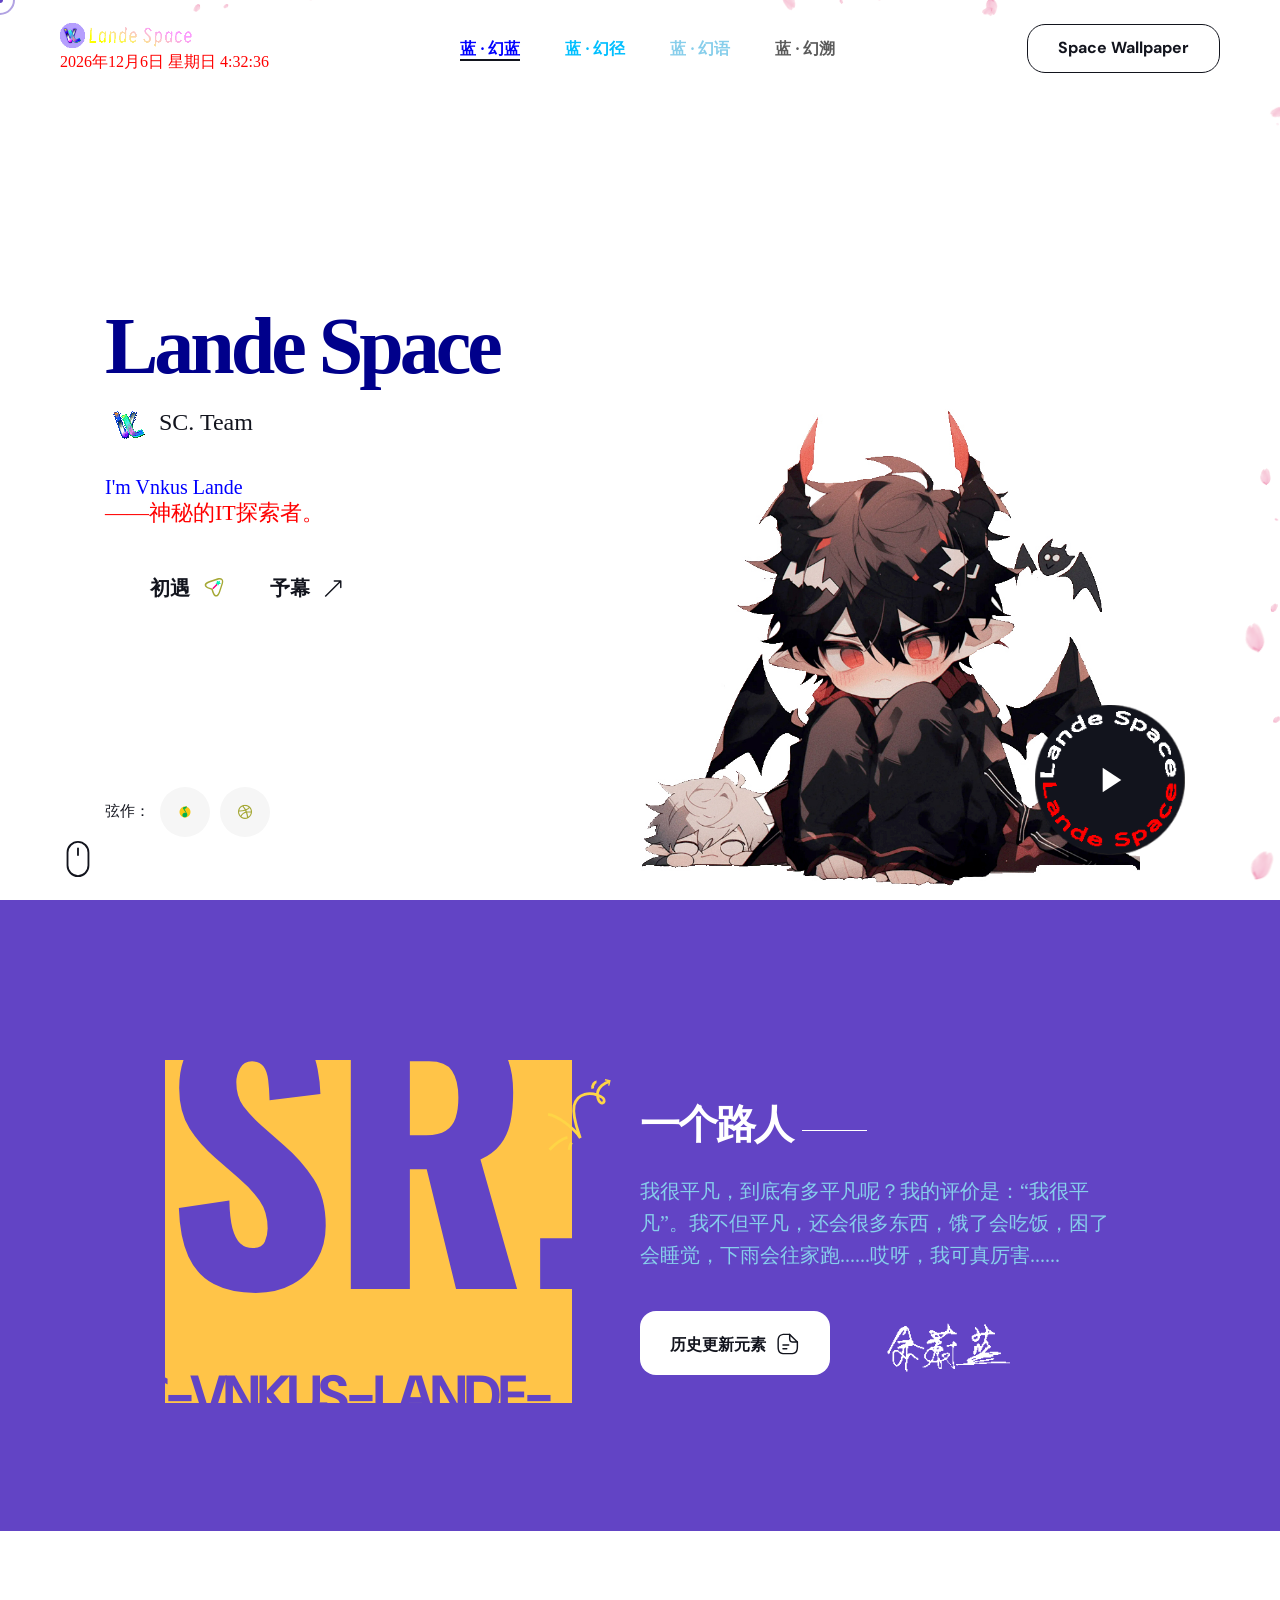
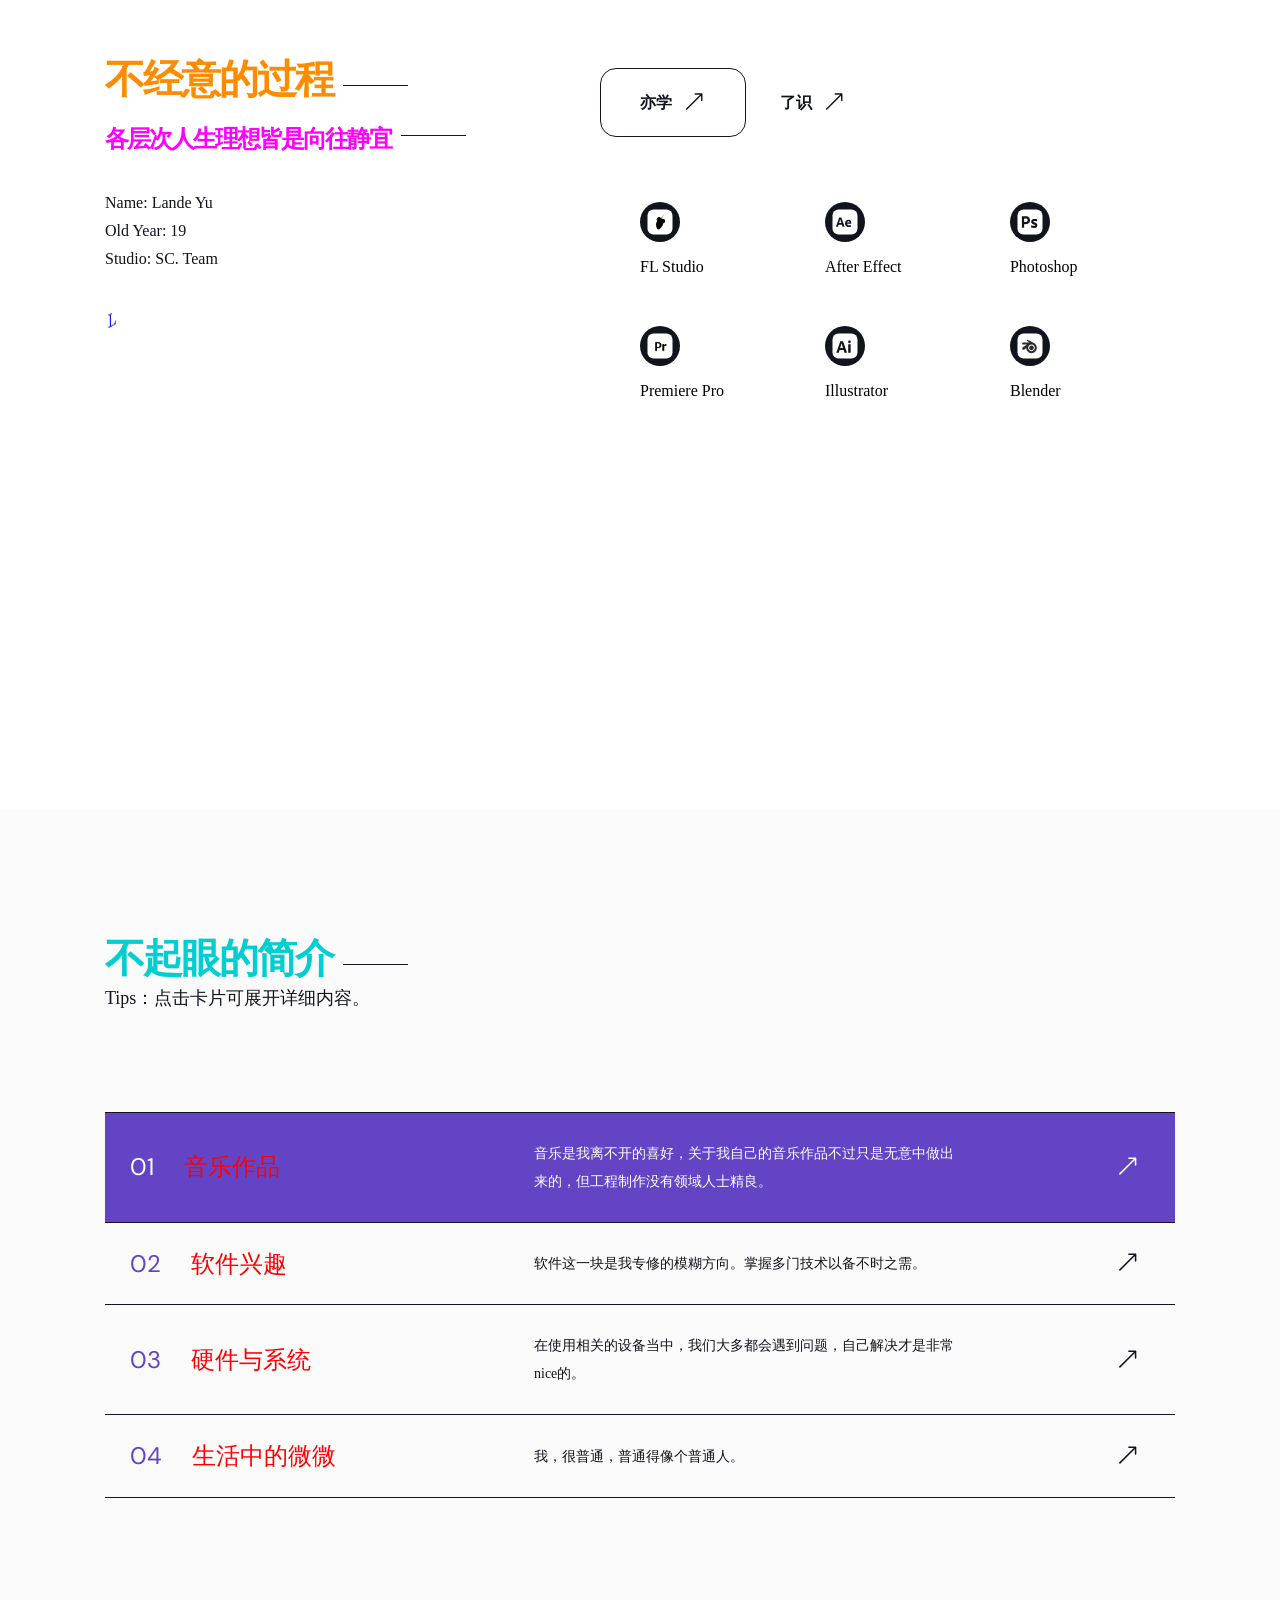
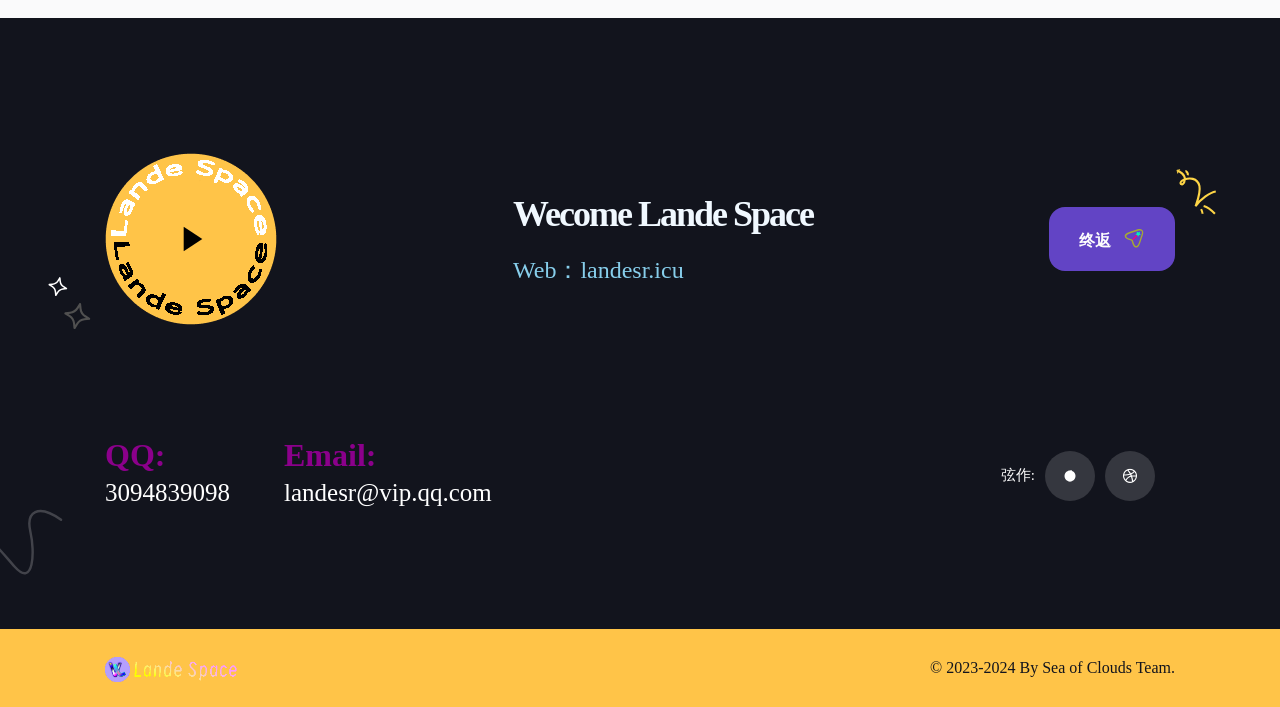
==== commit 83e5a74d: "Add files via upload" ====
--- a/index.html
+++ b/index.html
@@ -1,1452 +1,1455 @@
-<!DOCTYPE html>
+<!DOCTYPE html>
+
+<html lang="zh-rCN" 
+	  translate="no">
+
+	<head>
+
+		<meta http-equiv="Content-Type"
+			  content="text/html; charset=utf-8" />
+
+		<meta name="description"
+			  content="Lande SP.">
+		<meta name="author"
+			  content="SOC">
 
-<html lang="zh-rCN" 
-	  translate="no">
-
-	<head>
-
-		<meta http-equiv="Content-Type"
-			  content="text/html; charset=utf-8" />
-
-		<meta name="description"
-			  content="Lande SP.">
-		<meta name="author"
-			  content="SOC">
-
-		<meta name="viewport" content="width=device-width, initial-scale=1.0, maximum-scale=1.0, user-scalable=0;" />
-
-		<title>Lande Space</title>
-		<link rel="icon" href="img/logo/icon.png" sizes="16x16">
-
-		<!-- 全局字体 -->
-		<link rel="preload" href="corep/fonts/home/homefont123.css" as="style"/>
+		<meta name="viewport" content="width=device-width, initial-scale=1.0, maximum-scale=1.0, user-scalable=0;" />
+
+		<title>Lande Space</title>
+		<link rel="icon" href="img/logo/icon.png" sizes="16x16">
+
+		<!-- 全局字体 -->
+		<link rel="preload" href="corep/fonts/home/homefont123.css" as="style"/>
 		<link rel="stylesheet"
 			  type="text/css"
-			  href="corep/fonts/home/homefont123.css" />
-		<!-- 样式 -->
-		<link href="https://fonts.googleapis.com/css2?family=Inter:wght@100;200;300;400;500;600;800;900&display=swap"
-			  rel="stylesheet">
-		<link href="https://fonts.googleapis.com/css2?family=DM+Sans:ital,wght@0,400;0,500;0,700;1,400;1,500;1,700&display=swap"
-			  rel="stylesheet">
-		<link href="https://fonts.googleapis.com/css2?family=Oswald:wght@200;300;400;500;600;700&display=swap"
-			  rel="stylesheet">
-		<link href="https://fonts.googleapis.com/css2?family=Kaushan+Script&display=swap"
-			  rel="stylesheet">
-
-		<link rel="stylesheet" type="text/css" href="css/plugins.css" />
-		<link rel="stylesheet" type="text/css" href="css/dark.css" />
+			  href="corep/fonts/home/homefont123.css" />
+		<!-- 样式 -->
+		<link href="https://fonts.googleapis.com/css2?family=Inter:wght@100;200;300;400;500;600;800;900&display=swap"
+			  rel="stylesheet">
+		<link href="https://fonts.googleapis.com/css2?family=DM+Sans:ital,wght@0,400;0,500;0,700;1,400;1,500;1,700&display=swap"
+			  rel="stylesheet">
+		<link href="https://fonts.googleapis.com/css2?family=Oswald:wght@200;300;400;500;600;700&display=swap"
+			  rel="stylesheet">
+		<link href="https://fonts.googleapis.com/css2?family=Kaushan+Script&display=swap"
+			  rel="stylesheet">
+
+		<link rel="stylesheet" type="text/css" href="css/plugins.css" />
+		<link rel="stylesheet" type="text/css" href="css/dark.css" />
 		<link rel="stylesheet" type="text/css" href="css/style.css" />
 		<link rel="stylesheet" type="text/css" href="css/nocopy.css" />
 		<link rel="stylesheet" type="text/css" href="css/clock.css" />
 		
 		
-		
-	</head>
-
-	<body leftmargin=0 topmargin=0 oncontextmenu='return false' ondragstart='return false' onselectstart ='return false' onselect='document.selection.empty()' oncopy='document.selection.empty()' onbeforecopy='return false' onmouseup='document.selection.empty()'>
+		
+	</head>
+
+	<body leftmargin=0 topmargin=0 oncontextmenu='return false' ondragstart='return false' onselectstart ='return false' onselect='document.selection.empty()' oncopy='document.selection.empty()' onbeforecopy='return false' onmouseup='document.selection.empty()'>
 		
 		<noscript> 
 		<iframe src="*.html"></iframe> 
 		</noscript>
+		
+		<!-- 加载部分 -->
+		<div id="preloader">
+			<div class="loader_line"></div>
+		</div>
 		
-		<!-- 加载部分 -->
-		<div id="preloader">
-			<div class="loader_line"></div>
-		</div>
-
-		<!-- 结构目录 -->
-
-		<div class="orido_tm_all_wrap"
-			 data-magic-cursor="show">
-
-			<!-- 侧边 -->
-			<div class="orido_tm_mobile_menu">
-				<div class="mobile_menu_inner">
-					<div class="mobile_in">
-						<div class="logo">
-							<a href="#">
-								<img src="img/logo/logo.png"
-									 alt="logo" />
-							</a>
-						</div>
-						<div class="trigger">
-							<div class="hamburger hamburger--slider">
-								<div class="hamburger-box">
-									<div class="hamburger-inner"></div>
-								</div>
-							</div>
-						</div>
-					</div>
+		<!-- 樱花飘散 -->
+		<script src="js/sakuraPlus.js"></script>
+
+		<!-- 结构目录 -->
+		<div class="orido_tm_all_wrap"
+			 data-magic-cursor="show">
+				
+			<!-- 侧边 -->
+			<div class="orido_tm_mobile_menu">
+				<div class="mobile_menu_inner">
+					<div class="mobile_in">
+						<div class="logo">
+							<a href="#">
+								<img src="img/logo/logo.png"
+									 alt="logo" />
+							</a>
+						</div>
+						<div class="trigger">
+							<div class="hamburger hamburger--slider">
+								<div class="hamburger-box">
+									<div class="hamburger-inner"></div>
+								</div>
+							</div>
+						</div>
+					</div>
 				</div>
-				<div class="dropdown">
-					<div class="dropdown_inner">
-						<ul class="anchor_nav">
-							<li class="current">
-								<a href="#home">SR · 幻蓝</a>
-							</li>
-							<li>
-								<a href="#about">SR · 幻径</a>
-							</li>
-							<li>
-								<a href="#service">SR · 幻语</a>
-							</li>
-							<!-- <li>
-								<a href="#portfolio">SR · 幻希</a>
-							</li> -->
-							<!-- <li>
-								<a href="#blog">SR · 幻泛</a>
-							</li> -->
-							<li>
-								<a href="#contact">SR · 幻溯</a>
-							</li>
-						</ul>
-					</div>
-				</div>
-			</div>
-
-			<!-- 顶部 -->
-			<div class="orido_tm_header">
-				<div class="header_in">
-					<div class="logo">
-						<a href="#">
-							<img src="img/logo/logo.png"
-								 alt="" />
+				
+				<div class="dropdown">
+					<div class="dropdown_inner">
+						<ul class="anchor_nav">
+							<li class="current">
+								<a href="#home">SR · 幻蓝</a>
+							</li>
+							<li>
+								<a href="#about">SR · 幻径</a>
+							</li>
+							<li>
+								<a href="#service">SR · 幻语</a>
+							</li>
+							<!-- <li>
+								<a href="#portfolio">SR · 幻希</a>
+							</li> -->
+							<!-- <li>
+								<a href="#blog">SR · 幻泛</a>
+							</li> -->
+							<li>
+								<a href="#contact">SR · 幻溯</a>
+							</li>
+						</ul>
+					</div>
+				</div>
+			</div>
+
+			<!-- 顶部 -->
+			<div class="orido_tm_header">
+				<div class="header_in">
+					<div class="logo">
+						<a href="#">
+							<img src="img/logo/logo.png"
+								 alt="" />
 						</a>
 						
 						<script src="js/clocktime.js"></script>
 						<div id="clock"></div>
-						
+						
 					</div>
-					
-					<div class="menu">
-						<ul class="anchor_nav">
-							<li class="current">
-								<a href="#home" style="font-family:Kufang; font-weight: bolder; color: blue;">蓝 · 幻蓝</a>
-							</li>
-							<li>
-								<a href="#about" style="font-family:Kufang; font-weight: bolder; color: deepskyblue;">蓝 · 幻径</a>
-							</li>
-							<li>
-								<a href="#service"  style="font-family:Kufang; font-weight: bolder; color: skyblue;">蓝 · 幻语</a>
-							</li>
-							<!-- <li>
-								<a href="#portfolio" style="font-family:Kufang; font-weight: bolder; color: lightblue;">蓝 · 幻希</a>
-							</li> -->
-							<!-- <li>
-								<a href="#blog" style="font-family:Kufang; font-weight: bolder; color: yellowgreen;">蓝 · 幻泛</a>
-							</li> -->
-							<li>
-								<a href="#contact" style="font-family:Kufang; font-weight: bolder; color: #000ff00 ;">蓝 · 幻溯</a>
-							</li>
-						</ul>
-						<span class="ccc"></span>
-					</div>
-					<div class="button">
-						<a href="corep/serc.html"
-						   target="_blank">Space Wallpaper</a>
-					</div>
-				</div>
+					
+					<div class="menu">
+						<ul class="anchor_nav">
+							<li class="current">
+								<a href="#home" style="font-family:Kufang; font-weight: bolder; color: blue;">蓝 · 幻蓝</a>
+							</li>
+							<li>
+								<a href="#about" style="font-family:Kufang; font-weight: bolder; color: deepskyblue;">蓝 · 幻径</a>
+							</li>
+							<li>
+								<a href="#service"  style="font-family:Kufang; font-weight: bolder; color: skyblue;">蓝 · 幻语</a>
+							</li>
+							<!-- <li>
+								<a href="#portfolio" style="font-family:Kufang; font-weight: bolder; color: lightblue;">蓝 · 幻希</a>
+							</li> -->
+							<!-- <li>
+								<a href="#blog" style="font-family:Kufang; font-weight: bolder; color: yellowgreen;">蓝 · 幻泛</a>
+							</li> -->
+							<li>
+								<a href="#contact" style="font-family:Kufang; font-weight: bolder; color: #000ff00 ;">蓝 · 幻溯</a>
+							</li>
+						</ul>
+						<span class="ccc"></span>
+					</div>
+					<div class="button">
+						<a href="corep/serc.html"
+						   target="_blank">Space Wallpaper</a>
+					</div>
+				</div>
+			</div>
+			
+
+			<!-- Home -->
+			<div class="orido_tm_hero"
+				 id="home">
+				<div class="container">
+					<div class="content">
+						<div class="details">
+							<div class="short">
+								<h3 style="font-family: Crystal;font-weight: bolder; color: darkblue;font-size: 80px;">Lande Space
+								</h3>
+								<span style="font-family:GSlab ;font-size: 1.5rem; "><img src="img/logo/icon.gif"> SC. Team
+								</span>
+							</div>
+							<div class="text">
+								<p style="font-family: Omegle;font-size: 20px; color: blue;">I'm Vnkus Lande</p> 
+								<p style="font-family: ChillR;font-size: 22px; color: red;">——神秘的IT探索者。</p>
+							</div>
+							<div class="buttons">
+								<div class="orido_tm_simple_button">
+									<a class="line_effect anchor"
+									   href="#contact" style="font-family:Kufang;font-size: 20px;">初遇
+										<img class="svg"
+											 src="img/svg/send.svg"
+											 alt="" />
+									</a>
+								</div>
+								<div class="orido_tm_simple_button">
+									<a class="line_effect anchor"
+									   href="corep/huaji/index.html" style="font-family:Kufang;font-size: 20px;">予幕
+										<img class="svg"
+											 src="img/svg/top-arrow.svg"
+											 alt="" />
+									</a>
+								</div>
+							</div>
+						</div>
+
+					</div>
+					<div class="orido_tm_follow">
+						<span style="font-family:Kufang;">弦作：</span>
+						<ul>
+							<li>
+								<a href="https://y.qq.com/n/ryqq/singer/0048UB1y19Cv7l">
+									<img class="svg"
+										 src="img/svg/social/qqmusic.svg"
+										 alt="" />
+								</a>
+							</li>
+							<li>
+								<a href="program/progdown.html">
+									<img class="svg"
+										 src="img/svg/social/dribbble.svg"
+										 alt="GunLun" />
+								</a>
+							</li>
+						</ul>
+					</div>
+				</div>
+				<div class="orido_tm_down">
+					<a class="anchor"
+					   href="#about">
+						<img class="svg"
+							 src="img/svg/down_button.svg"
+							 alt="" />
+					</a>
+				</div>
+				<div class="avatar">
+					<div class="img">
+						<img src="img/heros/1.jpg"
+							 alt="BGW" />
+						<div class="video_button">
+							<!-- <a onclick="alert('你戳恁干哈，恁卵都没得~');return false;"> -->
+							<a href="corep/rustedwarfare.html">
+								<img class="anim_circle"
+									 src="img/hero/welcome.png"
+									 alt="" />
+								<img class="svg"
+									 src="img/svg/play.svg"
+									 alt="" />
+							</a>
+						</div>
+					</div>
+				</div>
+			</div>
+
+			<!-- 次页 -->
+			<div class="orido_tm_section"
+				 id="about">
+				<div class="orido_tm_about">
+					<div class="about_in">
+						<div class="left">
+							<div class="box">
+								<h3 class="year">SR.</h3>
+								<span class="experience"></span>
+								<h3 class="name">`-Vnkus-Lande-</h3>
+							</div>
+						</div>
+						<div class="right">
+							<span class="element">
+								<img class="svg"
+									 src="img/svg/element.svg"
+									 alt="" />
+							</span>
+							<div class="orido_tm_main_title">
+								<h3>
+									<span style="font-family:Kufang;font-size:40px;">一个路人</span>
+								</h3>
+							</div>
+							<div class="text">
+								<p style="color: skyblue;font-family:Meigui;font-size: 20px;">我很平凡，到底有多平凡呢？我的评价是：“我很平凡”。我不但平凡，还会很多东西，饿了会吃饭，困了会睡觉，下雨会往家跑......哎呀，我可真厉害......
+	<br>
+	
+	</p>
+							</div>
+							<div class="short">
+								<div class="orido_tm_boxed_button">
+									<!-- download onclick="alert('抱歉，暂时没有可下载的信息表');return false;" -->
+									<a href="corep/datalog.html" style="font-family:Kufang;">历史更新元素
+										<img class="svg"
+											 src="img/svg/paper.svg"
+											 alt="" />
+									</a>
+								</div>
+								<img src="img/signature.png"
+									 alt="" />
+							</div>
+						</div>
+					</div>
+				</div>
+			</div>
+
+
+			<!-- 信息部分 -->
+			<div class="orido_tm_section">
+				<div class="orido_tm_informations">
+					<div class="container">
+						<div class="informations_inner">
+							<div class="left">
+								<div class="orido_tm_main_title">
+									<h3>
+										<span style="font-family:Kufang;font-size:40px;color: darkorange;">不经意的过程
+										</span>
+											<br/><span style="font-family: Meigui;font-size:24px; color: fuchsia;">
+				各层次人生理想皆是向往静宜</span>
+				</h3>
+								</div>
+								<div class="text">
+									<p style="font-family:Specia;font-size:16px;">Name: Lande Yu
+									<br>Old Year: 19 
+									<br>Studio: SC. Team
+									</p>
+									<img class="svg" src="img/svg/hi.svg" alt="L" />
+								</div>
+								<!-- <div class="orido_tm_boxed_button">
+									<a href="#">待使用
+										<img class="svg"
+											 src="img/svg/paper.svg"
+											 alt="" />
+									</a>
+								</div> -->
+							</div>
+							<div class="right">
+								<div class="filter">
+									<ul>
+										<li>
+											<a class="current"
+											   href="#"
+											   data-tab="tab_1">
+												<span style="font-family:Kufang;font-weight: bolder;">亦学</span>
+												<img class="svg"
+													 src="img/svg/top-arrow.svg"
+													 alt="" />
+											</a>
+										</li>
+										<li>
+											<a href="#"
+											   data-tab="tab_2">
+												<span style="font-family:Kufang;font-weight: bolder;">了识</span>
+												<img class="svg"
+													 src="img/svg/top-arrow.svg"
+													 alt="" />
+											</a>
+										</li>
+										
+										<!-- <li>
+											<a href="#"
+											   data-tab="tab_3">
+												<span>预解</span>
+												<img class="svg"
+													 src="img/svg/top-arrow.svg"
+													 alt="" />
+											</a>
+										</li> -->
+										
+									</ul>
+									<span class="ccc"></span>
+								</div>
+								<div class="content">
+									<div id="tab_1"
+										 class="wrapper current">
+										<div class="skillbox">
+											<ul>
+												<li>
+													<div class="list_inner">
+														<span class="icon">
+															<span class="in">
+																<img class="svg"
+																	 src="img/svg/flstudio.png" width="22px" height="20px"
+																	 alt="" />
+															</span>
+														</span>
+														<p class="name" style="font-family:GSlab ;">FL Studio <span></span>
+														</p>
+													</div>
+												</li>
+												<li>
+													<div class="list_inner">
+														<span class="icon">
+															<span class="in">
+																<img class="svg"
+																	 src="img/svg/Ae.svg"
+																	 alt="" />
+															</span>
+														</span>
+														<p class="name" style="font-family:GSlab ;">After Effect <span></span>
+														</p>
+													</div>
+												</li>
+												<li>
+													<div class="list_inner">
+														<span class="icon">
+															<span class="in">
+																<img class="svg"
+																	 src="img/svg/photoshop.svg"
+																	 alt="" />
+															</span>
+														</span>
+														<p class="name" style="font-family:GSlab ;">Photoshop <span></span>
+														</p>
+													</div>
+												</li>
+												<li>
+													<div class="list_inner">
+														<span class="icon">
+															<span class="in">
+																<img class="svg"
+																	 src="img/svg/premiere.png"
+																	 alt="" />
+															</span>
+														</span>
+														<p class="name" style="font-family:GSlab ;">Premiere Pro <span></span>
+														</p>
+													</div>
+												</li>
+												<li>
+													<div class="list_inner">
+														<span class="icon">
+															<span class="in">
+																<img class="svg"
+																	 src="img/svg/illustrator.svg"
+																	 alt="" />
+															</span>
+														</span>
+														<p class="name" style="font-family:GSlab ;">Illustrator <span></span>
+														</p>
+													</div>
+												</li>
+												<li>
+													<div class="list_inner">
+														<span class="icon">
+															<span class="in">
+																<img class="svg"
+																	 src="img/svg/blender.svg"
+																	 alt="" />
+															</span>
+														</span>
+														<p class="name" style="font-family:GSlab ;">Blender <span></span>
+														</p>
+													</div>
+												</li>
+											</ul>
+										</div>
+									</div>
+									<div id="tab_2"
+										 class="wrapper">
+										<div class="timelinebox">
+											<ul>
+												<li>
+													<div class="list_inner">
+														<div class="time">
+															<span class="year" style="font-family: Kufang;font-size:18px;font-weight: bolder;">Apk/Exe分析</span>
+															<span class="company" style="font-family: ChillR;font-size:18px;font-weight: bolder;">此项可以分析文件相关布局及资源文件并进行逆向编译。</span>
+														</div>
+														<!-- <div class="job">
+															<h3>
+																<span>M+N+Z+E+S</span>
+															</h3>
+														</div> -->
+													</div>
+												</li>
+												<li>
+													<div class="list_inner">
+														<div class="time">
+															<span class="year"style="font-family: Kufang;font-size:18px;font-weight: bolder;">超分、帧率优化</span>
+															<span class="company" style="font-family: ChillR;font-size:18px;font-weight: bolder;">此项可以对受损图像进行画质修复及扩展、对视频扩展及混合相邻帧或利用光流算法进行帧率修补。</span>
+														</div>
+														<!-- <div class="job">
+															<h3>
+																<span>Realesrgan/S+M</span>
+															</h3>
+														</div> -->
+													</div>
+												</li>
+												<li>
+													<div class="list_inner">
+														<div class="time">
+															<span class="year" style="font-family: Kufang;font-size:18px;font-weight: bolder;">系统优化、调试</span>
+															<span class="company" style="font-family: ChillR;font-size:18px;font-weight: bolder;">优化系统各项配置文件、修复底层环境冗余缓存并修复错误。对无法修复的配置进行重建处理。</span>
+														</div>
+														<!-- <div class="job">
+															<h3>
+																<span>OS+UI+ADB</span>
+															</h3>
+														</div> -->
+													</div>
+												</li>
+												<!-- <li>
+													<div class="list_inner">
+														<div class="time">
+															<span class="year" style="font-family: Kufang;font-size:18px;font-weight: bolder;">“未来可期”</span>
+															<span class="company" style="font-family: ChillR;font-size:18px;font-weight: bolder;">未来可期，遇见即缘。</span>
+														</div>
+														<div class="job">
+															<h3>
+																<span>Info Loading...</span>
+															</h3>
+														</div>
+													</div>
+												</li> -->
+											</ul>
+										</div>
+									</div>
+									
+									<!-- <div id="tab_3"
+										 class="wrapper">
+										<div class="timelinebox">
+											<ul>
+												<li>
+													<div class="list_inner">
+														<div class="time">
+															<span class="year">aaa</span>
+															<span class="company">aaa</span>
+														</div>
+														<div class="job">
+															<h3>
+																<span>aaa</span>
+															</h3>
+														</div>
+													</div>
+												</li>
+												<li>
+													<div class="list_inner">
+														<div class="time">
+															<span class="year">bbb</span>
+															<span class="company">bbb</span>
+														</div>
+														<div class="job">
+															<h3>
+																<span>bbb</span>
+															</h3>
+														</div>
+													</div>
+												</li>
+												<li>
+													<div class="list_inner">
+														<div class="time">
+															<span class="year">ccc</span>
+															<span class="company">ccc</span>
+														</div>
+														<div class="job">
+															<h3>
+																<span>ccc</span>
+															</h3>
+														</div>
+													</div>
+												</li>
+												<li>
+													<div class="list_inner">
+														<div class="time">
+															<span class="year">ddd</span>
+															<span class="company">ddd</span>
+														</div>
+														<div class="job">
+															<h3>
+																<span>ddd</span>
+															</h3>
+														</div>
+													</div>
+												</li>
+											</ul>
+										</div>
+									</div> -->
+									
+								</div>
+							</div>
+						</div>
+					</div>
+				</div>
+			</div>
+			
+			<!-- 关联 -->
+			<div class="orido_tm_section">
+				<div class="orido_tm_partners">
+					<div class="container">
+						<div class="partners_list">
+							<ul class="owl-carousel">
+								<li class="item">
+									<a href="corep/unlockmusic/index.html">
+										<img src="https://vip.123pan.cn/1662268/LandeSR/%E5%B8%83%E5%B1%80/partners-tp/music.gif"
+											 alt="" />
+									</a>
+								</li>
+								<li class="item">
+									<a href="corep/wechatgz.html">
+										<img src="https://vip.123pan.cn/1662268/LandeSR/%E5%B8%83%E5%B1%80/partners-tp/wcgz.gif"
+											 alt="" />
+									</a>
+								</li>
+								<li class="item">
+									<a href="program/progdown.html">
+										<img src="https://vip.123pan.cn/1662268/LandeSR/%E5%B8%83%E5%B1%80/partners-tp/program.gif"
+											 alt="" />
+									</a>
+								</li>
+								<li class="item">
+									<a href="#">
+										<img src="img/partners/4.png"
+											 alt="" />
+									</a>
+								</li>
+								<li class="item">
+									<a href="#">
+										<img src="img/partners/5.png"
+											 alt="" />
+									</a>
+								</li>
+								<li class="item">
+									<a href="#">
+										<img src="img/partners/6.png"
+											 alt="" />
+									</a>
+								</li>
+								<li class="item">
+									<a href="#">
+										<img src="img/partners/7.png"
+											 alt="" />
+									</a>
+								</li>
+								<li class="item">
+									<a href="#">
+										<img src="img/partners/8.png"
+											 alt="" />
+									</a>
+								</li>
+							</ul>
+						</div>
+					</div>
+				</div>
+			</div>
+			
+			
+
+			<!-- 计数 -->
+			<!-- <div class="orido_tm_section">
+				<div class="orido_tm_counter">
+					<div class="container">
+						<div class="counter_list">
+							<ul>
+								<li>
+									<div class="list_inner">
+										<h3>
+											<span class="counter_item"
+												  data-from="0"
+												  data-to="219"
+												  data-speed="2000">0</span>
+										</h3>
+										<span class="title">Trainings</span>
+									</div>
+								</li>
+								<li>
+									<div class="list_inner">
+										<h3>
+											<span class="counter_item"
+												  data-from="0"
+												  data-to="48"
+												  data-speed="2000">0</span>
+										</h3>
+										<span class="title">Written Book</span>
+									</div>
+								</li>
+								<li>
+									<div class="list_inner">
+										<h3>
+											<span class="counter_item"
+												  data-from="0"
+												  data-to="527"
+												  data-speed="2000">0</span>
+										</h3>
+										<span class="title">Listeners</span>
+									</div>
+								</li>
+								<li>
+									<div class="list_inner">
+										<h3>
+											<span class="counter_item"
+												  data-from="0"
+												  data-to="12"
+												  data-speed="2000">0</span>
+										</h3>
+										<span class="title">Own Projects</span>
+									</div>
+								</li>
+							</ul>
+						</div>
+					</div>
+				</div>
+			</div> -->
+		
+
+			<!-- 内容 -->
+			<div class="orido_tm_section"
+				 id="service">
+				<div class="orido_tm_service">
+					<div class="container">
+						<div class="orido_tm_main_title">
+							<h3>
+								<span style="font-family: Kufang;font-size:40px;color: darkturquoise;">不起眼的简介
+								</span>
+							</h3>
+							<span style="font-family: ChillR;font-size:18px;">Tips：点击卡片可展开详细内容。</span>
+						</div>
+						<div class="service_list">
+							<ul>
+								<li class="current">
+									<div class="list_inner">
+										<div class="left">
+											<span class="number">01</span>
+											<h3 class="title" style="font-family: Kufang;font-size: 24px; color: red;">音乐作品</h3>
+										</div>
+										<div class="right">
+											<div class="text">
+												<p style="font-family: ChillR;font-size: 14px;">音乐是我离不开的喜好，关于我自己的音乐作品不过只是无意中做出来的，但工程制作没有领域人士精良。</p>
+											</div>
+											<div class="arrow">
+												<img class="svg"
+													 src="img/svg/top-arrow.svg"
+													 alt="" />
+											</div>
+										</div>
+										<a class="orido_tm_full_link"
+										   href="#"></a>
+
+										<!-- Modalbox Info Start -->
+										<img class="popup_service_image"
+											 src="img/service/1.jpg"
+											 alt="" />
+										<div class="service_hidden_details">
+											<div class="service_popup_informations">
+												<div class="descriptions">
+													<p style="color: skyblue;font-family:Meigui;font-size: 16px;color: darkmagenta;">从小我就喜欢听音乐，所以我小时候有颗小小的理想种子——音乐梦。这一梦想直到22年5月初，我初次开始尝试编曲，经过我四天多的课余时间的制作，第一首[Fantasy]于11日正式发布于多个平台。我的第一张数字专辑的诞生了。起始，我不知道如何命名，便从常见的英语单词里挑了一个。并编写了不知道什么意思的伪文言文简介。</p>
+													<p style="color: skyblue;font-family:Meigui;font-size: 16px;color: darkmagenta;">在第一首单曲专辑发布后，我马上着手第二首曲子的制作，这次我在整体曲子里添加一小点电子元素使其不那么普通。后面便如之前那样，相继发布新的专辑。</p>
+													<p style="color: skyblue;font-family:Meigui;font-size: 16px;color: darkmagenta;">之后我以其它方向相往，便不再着手制作了，不过，或许我以后还会做吧，不知道是多久。</p>
+												</div>
+											</div>
+										</div>
+										<!-- /Modalbox Info End -->
+
+									</div>
+								</li>
+								<li>
+									<div class="list_inner">
+										<div class="left">
+											<span class="number">02</span>
+											<h3 class="title" style="font-family: Kufang;font-size: 24px; color: red;">软件兴趣</h3>
+										</div>
+										<div class="right">
+											<div class="text">
+												<p style="font-family: ChillR;font-size: 14px;">软件这一块是我专修的模糊方向。掌握多门技术以备不时之需。</p>
+											</div>
+											<div class="arrow">
+												<img class="svg"
+													 src="img/svg/top-arrow.svg"
+													 alt="" />
+											</div>
+										</div>
+										<a class="orido_tm_full_link"
+										   href="#"></a>
+
+										<!-- Modalbox Info Start -->
+										<img class="popup_service_image"
+											 src="img/service/2.jpg"
+											 alt="" />
+										<div class="service_hidden_details">
+											<div class="service_popup_informations">
+												<div class="descriptions">
+													<p style="color: skyblue;font-family:Meigui;font-size: 16px;color: darkmagenta;">这一块便是我最爱的内容，我在小学二年级的时候便接触了早期的Symbian OS，这使我非常好奇，从小别人的兴趣爱好都是一些常见的，从来他人没有对这一方面感到好奇，只有我爱好这些问题。后面我又接触到早期的Android OS，从中获取的信息便越来越多。</p>
+													<p style="color: skyblue;font-family:Meigui;font-size: 16px;color: darkmagenta;">后面初中时期我就已经可以进行基本的逆向分析了，不过那时留给我的时间并不多。再继续成长时我开始自己抽取时间自力去了解并学习的内容，关于在别人玩的时候内卷这件事情，我只能说“泰裤辣！” 这些也是奠定我现在成果的基础。现在我已经能掌握主流的专业处理软件。各种常见的媒体文件及文档数据类型的文件，我大多都知道如何处理。</p>
+													<p style="color: skyblue;font-family:Meigui;font-size: 16px;color: darkmagenta;">虽然我掌握的范围很广，但是还没有深入学习。没事，不急，路还很长，我还有进步的空间，我与他人及世界共同进步。各位加油！！！</p>
+												</div>
+											</div>
+										</div>
+										<!-- /Modalbox Info End -->
+
+									</div>
+								</li>
+								<li>
+									<div class="list_inner">
+										<div class="left">
+											<span class="number">03</span>
+											<h3 class="title" style="font-family: Kufang;font-size: 24px; color: red;">硬件与系统</h3>
+										</div>
+										<div class="right">
+											<div class="text">
+												<p style="font-family: ChillR;font-size: 14px;">在使用相关的设备当中，我们大多都会遇到问题，自己解决才是非常nice的。</p>
+											</div>
+											<div class="arrow">
+												<img class="svg"
+													 src="img/svg/top-arrow.svg"
+													 alt="" />
+											</div>
+										</div>
+										<a class="orido_tm_full_link"
+										   href="#"></a>
+
+										<!-- Modalbox Info Start -->
+										<img class="popup_service_image"
+											 src="img/service/3.jpg"
+											 alt="" />
+										<div class="service_hidden_details">
+											<div class="service_popup_informations">
+												<div class="descriptions">
+													<p style="color: skyblue;font-family:Meigui;font-size: 16px;color: darkmagenta;">在信息化的时代，一切离不开相关设备的支持，一旦设备“病了”那么第一反应就是烦恼。我和其多数人一样，曾经历过那种烦恼和无奈感。这种感觉就像是一个人在这个世界里，充满无尽的孤独及恐惧。</p>
+													<p style="color: skyblue;font-family:Meigui;font-size: 16px;color: darkmagenta;">从硬件来说，这一块是我们无法细微修复的东西，不过可以从一些监测器来获取信息并尝试解决或者屏蔽相关问题。PC硬件结构高度的DIY性，这也代表了维护的步骤更便捷，但同时问题也会越来越多，这时，从哪个角度下手开始就显得很重要。从早期的案例模板上手，再到自己有机会遇到一些问题并解决，至目前我掌握了怎样维护系统及硬件的多种方法。</p>
+													<p style="color: skyblue;font-family:Meigui;font-size: 16px;color: darkmagenta;">不过这只是冰山一角，目前设备众多，参数也加之复杂，难免会遇见无法解决的问题，这是无能为力的，只能抓紧时间掌握更多的方法。</p>
+												</div>
+											</div>
+										</div>
+										<!-- /Modalbox Info End -->
+
+									</div>
+								</li>
+								<li>
+									<div class="list_inner">
+										<div class="left">
+											<span class="number">04</span>
+											<h3 class="title" style="font-family: Kufang;font-size: 24px; color: red;">生活中的微微</h3>
+										</div>
+										<div class="right">
+											<div class="text">
+												<p style="font-family: ChillR;font-size: 14px;">我，很普通，普通得像个普通人。</p>
+											</div>
+											<div class="arrow">
+												<img class="svg"
+													 src="img/svg/top-arrow.svg"
+													 alt="" />
+											</div>
+										</div>
+										<a class="orido_tm_full_link"
+										   href="#"></a>
+
+										<!-- Modalbox Info Start -->
+										<img class="popup_service_image"
+											 src="img/service/4.jpg"
+											 alt="" />
+										<div class="service_hidden_details">
+											<div class="service_popup_informations">
+												<div class="descriptions">
+													<p style="color: skyblue;font-family:Meigui;font-size: 16px;color: darkmagenta;">这个没啥说的。结合总体来说，我应该会继续进步的。emmmmm...嗯！</p>
+													<p style="color: skyblue;font-family:Meigui;font-size: 16px;color: darkmagenta;">一定会的！！！</p>
+													<p style="color: skyblue;font-family:Meigui;font-size: 16px;color: darkmagenta;">继续努力！！！</p>
+												</div>
+											</div>
+										</div>
+										
+
+									</div>
+								</li>
+								
+							</ul>
+							<span class="ccc"></span>
+						</div>
+					</div>
+				</div>
+			</div>
+			
+
+			<!-- PORTFOLIO -->
+			<!-- 
+			<div class="orido_tm_section"
+				 id="portfolio">
+				<div class="orido_tm_portfolio">
+					<div class="container">
+						<div class="orido_tm_main_title">
+							<h3>
+								<span style="font-family: Kufang;font-size:40px;color:deeppink;">其它链接
+									
+								</span>
+							</h3>
+						</div>
+						<div class="portfolio_list">
+							<ul class="owl-carousel gallery_zoom">
+								<li>
+									<div class="list_inner">
+										<div class="image">
+											<img src="img/thumbs/37-40.jpg"
+												 alt="" />
+											<div class="main"
+												 data-img-url="img/portfolio/1.jpg"></div>
+										</div>
+										<div class="details">
+											<span class="category">没错，我在套娃</span>
+											<h3 class="title">
+												<span>Lande Space</span>
+											</h3>
+										</div>
+										<a class="orido_tm_full_link popup-youtube"
+										   href="https://landesr.icu"></a>
+									</div>
+								</li>
+								<li>
+									<div class="list_inner">
+										<div class="image">
+											<img src="img/thumbs/37-40.jpg"
+												 alt="" />
+											<div class="main"
+												 data-img-url="img/portfolio/2.jpg"></div>
+										</div>
+										<div class="details">
+											<span class="category">有事请联系me。</span>
+											<h3 class="title">
+												<span>Add My QQ</span>
+											</h3>
+										</div>
+										<a class="orido_tm_full_link popup-qq"
+										   href="https://qm.qq.com/q/hL7YRNwXlK"></a>
+									</div>
+								</li>
+								<li>
+									<div class="list_inner">
+										<div class="image">
+											<img src="img/thumbs/37-40.jpg"
+												 alt="" />
+											<div class="main"
+												 data-img-url="img/portfolio/3.jpg"></div>
+										</div>
+										<div class="details">
+											<span class="category">QQ音乐主页</span>
+											<h3 class="title">
+												<span>QQ Music</span>
+											</h3>
+										</div>
+										<a class="orido_tm_full_link soundcloude_link mfp-iframe audio"
+										   href="https://y.qq.com/n/ryqq/singer/0048UB1y19Cv7l"></a>
+									</div>
+								</li>
+								<li>
+									<div class="list_inner">
+										<div class="image">
+											<img src="img/thumbs/37-40.jpg"
+												 alt="" />
+											<div class="main"
+												 data-img-url="img/portfolio/4.jpg"></div>
+										</div>
+										<div class="details">
+											<span class="category">微信公众平台</span>
+											<h3 class="title">
+												<span>WeChat Text</span>
+											</h3>
+										</div>
+										<a class="orido_tm_full_link details_link"
+										   href="#"></a>
+
+										
+										<div class="hidden_content">
+											<div class="popup_details">
+												<div class="main_details">
+													<div class="textbox">
+														<p>这里是网络世界中的冰山一角。</p>
+														<p>此公众平台用于分享一些比较使用的内容（虽然放在那吃灰这么久了），不过目前还没时间发布内容。问题不大，总会有有一天，我会想起来我还有这个小小的世界。</p>
+													</div>
+													<div class="detailbox">
+														<ul>
+															<li>
+																<span class="first">运营：</span>
+																<span>Vnkus Lande</span>
+															</li>
+															<li>
+																<span class="first">性质：</span>
+																<span>
+																	<a href="#">实用工具</a>
+																</span>
+															</li>
+															<li>
+																<span class="first">首次公布：</span>
+																<span>2023-07-30 18:10</span>
+															</li>
+														</ul>
+													</div>
+												</div>
+												<div class="additional_images">
+													<ul>
+														<li>
+															<div class="list_inner">
+																<div class="my_image">
+																	<img src="img/thumbs/4-2.jpg"
+																		 alt="" />
+																	<div class="main"
+																		 data-img-url="img/service/1.jpg"></div>
+																</div>
+															</div>
+														</li>
+														<li>
+															<div class="list_inner">
+																<div class="my_image">
+																	<img src="img/thumbs/4-2.jpg"
+																		 alt="" />
+																	<div class="main"
+																		 data-img-url="img/service/2.jpg"></div>
+																</div>
+															</div>
+														</li>
+														<li>
+															<div class="list_inner">
+																<div class="my_image">
+																	<img src="img/thumbs/4-2.jpg"
+																		 alt="" />
+																	<div class="main"
+																		 data-img-url="img/service/3.jpg"></div>
+																</div>
+															</div>
+														</li>
+													</ul>
+												</div>
+											</div>
+										</div>
+										
+									</div>
+								</li>
+								<li>
+									<div class="list_inner">
+										<div class="image">
+											<img src="img/thumbs/37-40.jpg"
+												 alt="" />
+											<div class="main"
+												 data-img-url="img/portfolio/5.jpg"></div>
+										</div>
+										<div class="details">
+											<span class="category">资源小站</span>
+											<h3 class="title">
+												<span>Res Of Lande</span>
+											</h3>
+										</div>
+										<a class="orido_tm_full_link popup-qq"
+										   href="http://lande.ysepan.com/"></a>
+									</div>
+								</li>
+							</ul>
+							<a class="prev_button"
+							   href="#">
+								<img class="svg"
+									 src="img/svg/prev.svg"
+									 alt="" />
+							</a>
+							<a class="next_button"
+							   href="#">
+								<img class="svg"
+									 src="img/svg/next.svg"
+									 alt="" />
+							</a>
+						</div>
+					</div>
+				</div>
+			</div> -->
+
+			<!-- TESTIMONIALS -->
+			
+			<!-- <div class="orido_tm_section">
+				<div class="orido_tm_testimonials">
+					<div class="container">
+						<div class="orido_tm_main_title">
+							<h3>
+								<span>Valuable feedback
+									<br />from my client</span>
+							</h3>
+						</div>
+						<div class="testimonials_in">
+							<img src="img/testimonials/1.jpg"
+								 alt="" />
+							<div class="info">
+								<div class="text">
+									<p>aaa</p>
+								</div>
+								<div class="details">
+									<h3 class="name">
+										<span>Albert Walkers</span>
+									</h3>
+									<span class="job">Vivaco Group</span>
+								</div>
+							</div>
+						</div>
+					</div>
+				</div>
+			</div> -->
+
+			<!-- 文章 -->
+			<!-- 
+			<div class="orido_tm_section"
+				 id="blog">
+				<div class="orido_tm_news">
+					<div class="container">
+						<div class="orido_tm_main_title">
+							<h3>
+								<span style="font-family: Kufang;font-size:40px;color: dimgrey;">动态内容</span>
+							</h3>
+						</div>
+						
+						<div class="news_list">
+							<ul>
+								<li>
+									<div class="list_inner">
+										<div class="left">
+											<div class="metabox">
+												<ul>
+													<li>
+														<span>
+															<a href="#">Lande</a>
+														</span>
+													</li>
+													<li>
+														<span>23-12-20</span>
+													</li>
+												</ul>
+											</div>
+											<div class="title">
+												<h3>
+													<a href="#" style="font-family:Kufang ;">暂无内容</a>
+												</h3>
+											</div>
+											<div class="orido_tm_simple_button">
+												<a class="line_effect"
+												   href="#">待补...
+													<img class="svg"
+														 src="img/svg/top-arrow.svg"
+														 alt="" />
+												</a>
+											</div>
+										</div>
+										<div class="right">
+											<img src="img/thumbs/24-20.jpg"
+												 alt="" />
+											<div class="main"
+												 data-img-url="img/news/1.jpg"></div>
+											<a class="orido_tm_full_link"
+											   href="#"></a>
+										</div>
+										<span class="shape">
+											<img class="svg"
+												 src="img/svg/Intersect.svg"
+												 alt="" />
+										</span>
+
+
+										<div class="news_hidden_details">
+											<div class="news_popup_informations">
+												<div class="text">
+													<p></p>
+													<p></p>
+													<p></p>
+												</div>
+											</div>
+										</div>
+
+									</div>
+								</li>
+								<li>
+									<div class="list_inner">
+										<div class="left">
+											<div class="metabox">
+												<ul>
+													<li>
+														<span>
+															<a href="#">Lande</a>
+														</span>
+													</li>
+													<li>
+														<span>23-12-20</span>
+													</li>
+												</ul>
+											</div>
+											<div class="title">
+												<h3>
+													<a href="#" style="font-family:Kufang;">暂无内容</a>
+												</h3>
+											</div>
+											<div class="orido_tm_simple_button">
+												<a class="line_effect"
+												   href="#">待补...
+													<img class="svg"
+														 src="img/svg/top-arrow.svg"
+														 alt="" />
+												</a>
+											</div>
+										</div>
+										<div class="right">
+											<img src="img/thumbs/24-20.jpg"
+												 alt="" />
+											<div class="main"
+												 data-img-url="img/news/1.jpg"></div>
+											<a class="orido_tm_full_link"
+											   href="#"></a>
+										</div>
+										<span class="shape">
+											<img class="svg"
+												 src="img/svg/Intersect.svg"
+												 alt="" />
+										</span>
+
+									
+										<div class="news_hidden_details">
+											<div class="news_popup_informations">
+												<div class="text">
+													<p></p>
+													<p></p>
+													<p></p>
+												</div>
+											</div>
+										</div>
+										 -->
+<!-- -------- -->
+									<!-- </div>
+								</li>
+								<li>
+									<div class="list_inner">
+										<div class="left">
+											<div class="metabox">
+												<ul>
+													<li>
+														<span>
+															<a href="#">John Smith</a>
+														</span>
+													</li>
+													<li>
+														<span>02 June, 2022</span>
+													</li>
+												</ul>
+											</div>
+											<div class="title">
+												<h3>
+													<a href="#">Diversification of digital marketing stategies</a>
+												</h3>
+											</div>
+											<div class="orido_tm_simple_button">
+												<a class="line_effect"
+												   href="#">Read More
+													<img class="svg"
+														 src="img/svg/top-arrow.svg"
+														 alt="" />
+												</a>
+											</div>
+										</div>
+										<div class="right">
+											<img src="img/thumbs/24-20.jpg"
+												 alt="" />
+											<div class="main"
+												 data-img-url="img/news/3.jpg"></div>
+											<a class="orido_tm_full_link"
+											   href="#"></a>
+										</div>
+										<span class="shape">
+											<img class="svg"
+												 src="img/svg/Intersect.svg"
+												 alt="" />
+										</span>
+
+										
+										<div class="news_hidden_details">
+											<div class="news_popup_informations">
+												<div class="text">
+													<p></p>
+													<p></p>
+													<p></p>
+												</div>
+											</div>
+										</div>
+										
+
+									</div>
+								</li>
+								<li>
+									<div class="list_inner">
+										<div class="left">
+											<div class="metabox">
+												<ul>
+													<li>
+														<span>
+															<a href="#">John Smith</a>
+														</span>
+													</li>
+													<li>
+														<span>02 June, 2022</span>
+													</li>
+												</ul>
+											</div>
+											<div class="title">
+												<h3>
+													<a href="#">Diversification of digital marketing stategies</a>
+												</h3>
+											</div>
+											<div class="orido_tm_simple_button">
+												<a class="line_effect"
+												   href="#">Read More
+													<img class="svg"
+														 src="img/svg/top-arrow.svg"
+														 alt="" />
+												</a>
+											</div>
+										</div>
+										<div class="right">
+											<img src="img/thumbs/24-20.jpg"
+												 alt="" />
+											<div class="main"
+												 data-img-url="img/news/4.jpg"></div>
+											<a class="orido_tm_full_link"
+											   href="#"></a>
+										</div>
+										<span class="shape">
+											<img class="svg"
+												 src="img/svg/Intersect.svg"
+												 alt="" />
+										</span>
+
+										
+										<div class="news_hidden_details">
+											<div class="news_popup_informations">
+												<div class="text">
+													<p></p>
+													<p></p>
+													<p></p>
+												</div>
+											</div>
+										</div> -->
+										
+<!-- 
+									</div>
+								</li>
+							</ul>
+						</div>
+					</div>
+				</div>
 			</div>
-			
-
-			<!-- Home -->
-			<div class="orido_tm_hero"
-				 id="home">
-				<div class="container">
-					<div class="content">
-						<div class="details">
-							<div class="short">
-								<h3 style="font-family: Crystal;font-weight: bolder; color: darkblue;font-size: 80px;">Lande Space
-								</h3>
-								<span style="font-family:GSlab ;font-size: 1.5rem; "><img src="img/logo/icon.gif"> SC. Team
-								</span>
-							</div>
-							<div class="text">
-								<p style="font-family: Omegle;font-size: 20px; color: blue;">I'm Vnkus Lande</p> 
-								<p style="font-family: ChillR;font-size: 22px; color: red;">——神秘的IT探索者。</p>
-							</div>
-							<div class="buttons">
-								<div class="orido_tm_simple_button">
-									<a class="line_effect anchor"
-									   href="#contact" style="font-family:Kufang;font-size: 20px;">初遇
-										<img class="svg"
-											 src="img/svg/send.svg"
-											 alt="" />
-									</a>
-								</div>
-								<div class="orido_tm_simple_button">
-									<a class="line_effect anchor"
-									   href="corep/huaji/index.html" style="font-family:Kufang;font-size: 20px;">予幕
-										<img class="svg"
-											 src="img/svg/top-arrow.svg"
-											 alt="" />
-									</a>
-								</div>
-							</div>
-						</div>
-
-					</div>
-					<div class="orido_tm_follow">
-						<span style="font-family:Kufang;">弦作：</span>
-						<ul>
-							<li>
-								<a href="https://y.qq.com/n/ryqq/singer/0048UB1y19Cv7l">
-									<img class="svg"
-										 src="img/svg/social/qqmusic.svg"
-										 alt="" />
-								</a>
-							</li>
-							<li>
-								<a href="program/progdown.html">
-									<img class="svg"
-										 src="img/svg/social/dribbble.svg"
-										 alt="GunLun" />
-								</a>
-							</li>
-						</ul>
-					</div>
-				</div>
-				<div class="orido_tm_down">
-					<a class="anchor"
-					   href="#about">
-						<img class="svg"
-							 src="img/svg/down_button.svg"
-							 alt="" />
-					</a>
-				</div>
-				<div class="avatar">
-					<div class="img">
-						<img src="img/heros/1.jpg"
-							 alt="BGW" />
-						<div class="video_button">
-							<!-- <a onclick="alert('你戳恁干哈，恁卵都没得~');return false;"> -->
-							<a href="corep/rustedwarfare.html">
-								<img class="anim_circle"
-									 src="img/hero/welcome.png"
-									 alt="" />
-								<img class="svg"
-									 src="img/svg/play.svg"
-									 alt="" />
-							</a>
-						</div>
-					</div>
-				</div>
-			</div>
-
-			<!-- 次页 -->
-			<div class="orido_tm_section"
-				 id="about">
-				<div class="orido_tm_about">
-					<div class="about_in">
-						<div class="left">
-							<div class="box">
-								<h3 class="year">SR.</h3>
-								<span class="experience"></span>
-								<h3 class="name">`-Vnkus-Lande-</h3>
-							</div>
-						</div>
-						<div class="right">
-							<span class="element">
-								<img class="svg"
-									 src="img/svg/element.svg"
-									 alt="" />
-							</span>
-							<div class="orido_tm_main_title">
-								<h3>
-									<span style="font-family:Kufang;font-size:40px;">一个路人</span>
-								</h3>
-							</div>
-							<div class="text">
-								<p style="color: skyblue;font-family:Meigui;font-size: 20px;">我很平凡，到底有多平凡呢？我的评价是：“我很平凡”。我不但平凡，还会很多东西，饿了会吃饭，困了会睡觉，下雨会往家跑......哎呀，我可真厉害......
-	<br>
-	
-	</p>
-							</div>
-							<div class="short">
-								<div class="orido_tm_boxed_button">
-									<!-- download onclick="alert('抱歉，暂时没有可下载的信息表');return false;" -->
-									<a href="corep/datalog.html" style="font-family:Kufang;">历史更新元素
-										<img class="svg"
-											 src="img/svg/paper.svg"
-											 alt="" />
-									</a>
-								</div>
-								<img src="img/signature.png"
-									 alt="" />
-							</div>
-						</div>
-					</div>
-				</div>
-			</div>
-
-
-			<!-- 信息部分 -->
-			<div class="orido_tm_section">
-				<div class="orido_tm_informations">
-					<div class="container">
-						<div class="informations_inner">
-							<div class="left">
-								<div class="orido_tm_main_title">
-									<h3>
-										<span style="font-family:Kufang;font-size:40px;color: darkorange;">不经意的过程
-										</span>
-											<br/><span style="font-family: Meigui;font-size:24px; color: fuchsia;">
-				各层次人生理想皆是向往静宜</span>
-				</h3>
-								</div>
-								<div class="text">
-									<p style="font-family:Specia;font-size:16px;">Name: Lande Yu
-									<br>Old Year: 19 
-									<br>Studio: SC. Team
-									</p>
-									<img class="svg" src="img/svg/hi.svg" alt="L" />
-								</div>
-								<!-- <div class="orido_tm_boxed_button">
-									<a href="#">待使用
-										<img class="svg"
-											 src="img/svg/paper.svg"
-											 alt="" />
-									</a>
-								</div> -->
-							</div>
-							<div class="right">
-								<div class="filter">
-									<ul>
-										<li>
-											<a class="current"
-											   href="#"
-											   data-tab="tab_1">
-												<span style="font-family:Kufang;font-weight: bolder;">亦学</span>
-												<img class="svg"
-													 src="img/svg/top-arrow.svg"
-													 alt="" />
-											</a>
-										</li>
-										<li>
-											<a href="#"
-											   data-tab="tab_2">
-												<span style="font-family:Kufang;font-weight: bolder;">了识</span>
-												<img class="svg"
-													 src="img/svg/top-arrow.svg"
-													 alt="" />
-											</a>
-										</li>
-										
-										<!-- <li>
-											<a href="#"
-											   data-tab="tab_3">
-												<span>预解</span>
-												<img class="svg"
-													 src="img/svg/top-arrow.svg"
-													 alt="" />
-											</a>
-										</li> -->
-										
-									</ul>
-									<span class="ccc"></span>
-								</div>
-								<div class="content">
-									<div id="tab_1"
-										 class="wrapper current">
-										<div class="skillbox">
-											<ul>
-												<li>
-													<div class="list_inner">
-														<span class="icon">
-															<span class="in">
-																<img class="svg"
-																	 src="img/svg/flstudio.png" width="22px" height="20px"
-																	 alt="" />
-															</span>
-														</span>
-														<p class="name" style="font-family:GSlab ;">FL Studio <span></span>
-														</p>
-													</div>
-												</li>
-												<li>
-													<div class="list_inner">
-														<span class="icon">
-															<span class="in">
-																<img class="svg"
-																	 src="img/svg/Ae.svg"
-																	 alt="" />
-															</span>
-														</span>
-														<p class="name" style="font-family:GSlab ;">After Effect <span></span>
-														</p>
-													</div>
-												</li>
-												<li>
-													<div class="list_inner">
-														<span class="icon">
-															<span class="in">
-																<img class="svg"
-																	 src="img/svg/photoshop.svg"
-																	 alt="" />
-															</span>
-														</span>
-														<p class="name" style="font-family:GSlab ;">Photoshop <span></span>
-														</p>
-													</div>
-												</li>
-												<li>
-													<div class="list_inner">
-														<span class="icon">
-															<span class="in">
-																<img class="svg"
-																	 src="img/svg/premiere.png"
-																	 alt="" />
-															</span>
-														</span>
-														<p class="name" style="font-family:GSlab ;">Premiere Pro <span></span>
-														</p>
-													</div>
-												</li>
-												<li>
-													<div class="list_inner">
-														<span class="icon">
-															<span class="in">
-																<img class="svg"
-																	 src="img/svg/illustrator.svg"
-																	 alt="" />
-															</span>
-														</span>
-														<p class="name" style="font-family:GSlab ;">Illustrator <span></span>
-														</p>
-													</div>
-												</li>
-												<li>
-													<div class="list_inner">
-														<span class="icon">
-															<span class="in">
-																<img class="svg"
-																	 src="img/svg/blender.svg"
-																	 alt="" />
-															</span>
-														</span>
-														<p class="name" style="font-family:GSlab ;">Blender <span></span>
-														</p>
-													</div>
-												</li>
-											</ul>
-										</div>
-									</div>
-									<div id="tab_2"
-										 class="wrapper">
-										<div class="timelinebox">
-											<ul>
-												<li>
-													<div class="list_inner">
-														<div class="time">
-															<span class="year" style="font-family: Kufang;font-size:18px;font-weight: bolder;">Apk/Exe分析</span>
-															<span class="company" style="font-family: ChillR;font-size:18px;font-weight: bolder;">此项可以分析文件相关布局及资源文件并进行逆向编译。</span>
-														</div>
-														<!-- <div class="job">
-															<h3>
-																<span>M+N+Z+E+S</span>
-															</h3>
-														</div> -->
-													</div>
-												</li>
-												<li>
-													<div class="list_inner">
-														<div class="time">
-															<span class="year"style="font-family: Kufang;font-size:18px;font-weight: bolder;">超分、帧率优化</span>
-															<span class="company" style="font-family: ChillR;font-size:18px;font-weight: bolder;">此项可以对受损图像进行画质修复及扩展、对视频扩展及混合相邻帧或利用光流算法进行帧率修补。</span>
-														</div>
-														<!-- <div class="job">
-															<h3>
-																<span>Realesrgan/S+M</span>
-															</h3>
-														</div> -->
-													</div>
-												</li>
-												<li>
-													<div class="list_inner">
-														<div class="time">
-															<span class="year" style="font-family: Kufang;font-size:18px;font-weight: bolder;">系统优化、调试</span>
-															<span class="company" style="font-family: ChillR;font-size:18px;font-weight: bolder;">优化系统各项配置文件、修复底层环境冗余缓存并修复错误。对无法修复的配置进行重建处理。</span>
-														</div>
-														<!-- <div class="job">
-															<h3>
-																<span>OS+UI+ADB</span>
-															</h3>
-														</div> -->
-													</div>
-												</li>
-												<!-- <li>
-													<div class="list_inner">
-														<div class="time">
-															<span class="year" style="font-family: Kufang;font-size:18px;font-weight: bolder;">“未来可期”</span>
-															<span class="company" style="font-family: ChillR;font-size:18px;font-weight: bolder;">未来可期，遇见即缘。</span>
-														</div>
-														<div class="job">
-															<h3>
-																<span>Info Loading...</span>
-															</h3>
-														</div>
-													</div>
-												</li> -->
-											</ul>
-										</div>
-									</div>
-									
-									<!-- <div id="tab_3"
-										 class="wrapper">
-										<div class="timelinebox">
-											<ul>
-												<li>
-													<div class="list_inner">
-														<div class="time">
-															<span class="year">aaa</span>
-															<span class="company">aaa</span>
-														</div>
-														<div class="job">
-															<h3>
-																<span>aaa</span>
-															</h3>
-														</div>
-													</div>
-												</li>
-												<li>
-													<div class="list_inner">
-														<div class="time">
-															<span class="year">bbb</span>
-															<span class="company">bbb</span>
-														</div>
-														<div class="job">
-															<h3>
-																<span>bbb</span>
-															</h3>
-														</div>
-													</div>
-												</li>
-												<li>
-													<div class="list_inner">
-														<div class="time">
-															<span class="year">ccc</span>
-															<span class="company">ccc</span>
-														</div>
-														<div class="job">
-															<h3>
-																<span>ccc</span>
-															</h3>
-														</div>
-													</div>
-												</li>
-												<li>
-													<div class="list_inner">
-														<div class="time">
-															<span class="year">ddd</span>
-															<span class="company">ddd</span>
-														</div>
-														<div class="job">
-															<h3>
-																<span>ddd</span>
-															</h3>
-														</div>
-													</div>
-												</li>
-											</ul>
-										</div>
-									</div> -->
-									
-								</div>
-							</div>
-						</div>
-					</div>
-				</div>
-			</div>
-			
-			<!-- 关联 -->
-			<div class="orido_tm_section">
-				<div class="orido_tm_partners">
-					<div class="container">
-						<div class="partners_list">
-							<ul class="owl-carousel">
-								<li class="item">
-									<a href="corep/unlockmusic/index.html">
-										<img src="https://vip.123pan.cn/1662268/LandeSR/%E5%B8%83%E5%B1%80/partners-tp/music.gif"
-											 alt="" />
-									</a>
-								</li>
-								<li class="item">
-									<a href="corep/wechatgz.html">
-										<img src="https://vip.123pan.cn/1662268/LandeSR/%E5%B8%83%E5%B1%80/partners-tp/wcgz.gif"
-											 alt="" />
-									</a>
-								</li>
-								<li class="item">
-									<a href="program/progdown.html">
-										<img src="https://vip.123pan.cn/1662268/LandeSR/%E5%B8%83%E5%B1%80/partners-tp/program.gif"
-											 alt="" />
-									</a>
-								</li>
-								<li class="item">
-									<a href="#">
-										<img src="img/partners/4.png"
-											 alt="" />
-									</a>
-								</li>
-								<li class="item">
-									<a href="#">
-										<img src="img/partners/5.png"
-											 alt="" />
-									</a>
-								</li>
-								<li class="item">
-									<a href="#">
-										<img src="img/partners/6.png"
-											 alt="" />
-									</a>
-								</li>
-								<li class="item">
-									<a href="#">
-										<img src="img/partners/7.png"
-											 alt="" />
-									</a>
-								</li>
-								<li class="item">
-									<a href="#">
-										<img src="img/partners/8.png"
-											 alt="" />
-									</a>
-								</li>
-							</ul>
-						</div>
-					</div>
-				</div>
-			</div>
-			
-			
-
-			<!-- 计数 -->
-			<!-- <div class="orido_tm_section">
-				<div class="orido_tm_counter">
-					<div class="container">
-						<div class="counter_list">
-							<ul>
-								<li>
-									<div class="list_inner">
-										<h3>
-											<span class="counter_item"
-												  data-from="0"
-												  data-to="219"
-												  data-speed="2000">0</span>
-										</h3>
-										<span class="title">Trainings</span>
-									</div>
-								</li>
-								<li>
-									<div class="list_inner">
-										<h3>
-											<span class="counter_item"
-												  data-from="0"
-												  data-to="48"
-												  data-speed="2000">0</span>
-										</h3>
-										<span class="title">Written Book</span>
-									</div>
-								</li>
-								<li>
-									<div class="list_inner">
-										<h3>
-											<span class="counter_item"
-												  data-from="0"
-												  data-to="527"
-												  data-speed="2000">0</span>
-										</h3>
-										<span class="title">Listeners</span>
-									</div>
-								</li>
-								<li>
-									<div class="list_inner">
-										<h3>
-											<span class="counter_item"
-												  data-from="0"
-												  data-to="12"
-												  data-speed="2000">0</span>
-										</h3>
-										<span class="title">Own Projects</span>
-									</div>
-								</li>
-							</ul>
-						</div>
-					</div>
-				</div>
-			</div> -->
-		
-
-			<!-- 内容 -->
-			<div class="orido_tm_section"
-				 id="service">
-				<div class="orido_tm_service">
-					<div class="container">
-						<div class="orido_tm_main_title">
-							<h3>
-								<span style="font-family: Kufang;font-size:40px;color: darkturquoise;">不起眼的简介
-								</span>
-							</h3>
-							<span style="font-family: ChillR;font-size:18px;">Tips：点击卡片可展开详细内容。</span>
-						</div>
-						<div class="service_list">
-							<ul>
-								<li class="current">
-									<div class="list_inner">
-										<div class="left">
-											<span class="number">01</span>
-											<h3 class="title" style="font-family: Kufang;font-size: 24px; color: red;">音乐作品</h3>
-										</div>
-										<div class="right">
-											<div class="text">
-												<p style="font-family: ChillR;font-size: 14px;">音乐是我离不开的喜好，关于我自己的音乐作品不过只是无意中做出来的，但工程制作没有领域人士精良。</p>
-											</div>
-											<div class="arrow">
-												<img class="svg"
-													 src="img/svg/top-arrow.svg"
-													 alt="" />
-											</div>
-										</div>
-										<a class="orido_tm_full_link"
-										   href="#"></a>
-
-										<!-- Modalbox Info Start -->
-										<img class="popup_service_image"
-											 src="img/service/1.jpg"
-											 alt="" />
-										<div class="service_hidden_details">
-											<div class="service_popup_informations">
-												<div class="descriptions">
-													<p style="color: skyblue;font-family:Meigui;font-size: 16px;color: darkmagenta;">从小我就喜欢听音乐，所以我小时候有颗小小的理想种子——音乐梦。这一梦想直到22年5月初，我初次开始尝试编曲，经过我四天多的课余时间的制作，第一首[Fantasy]于11日正式发布于多个平台。我的第一张数字专辑的诞生了。起始，我不知道如何命名，便从常见的英语单词里挑了一个。并编写了不知道什么意思的伪文言文简介。</p>
-													<p style="color: skyblue;font-family:Meigui;font-size: 16px;color: darkmagenta;">在第一首单曲专辑发布后，我马上着手第二首曲子的制作，这次我在整体曲子里添加一小点电子元素使其不那么普通。后面便如之前那样，相继发布新的专辑。</p>
-													<p style="color: skyblue;font-family:Meigui;font-size: 16px;color: darkmagenta;">之后我以其它方向相往，便不再着手制作了，不过，或许我以后还会做吧，不知道是多久。</p>
-												</div>
-											</div>
-										</div>
-										<!-- /Modalbox Info End -->
-
-									</div>
-								</li>
-								<li>
-									<div class="list_inner">
-										<div class="left">
-											<span class="number">02</span>
-											<h3 class="title" style="font-family: Kufang;font-size: 24px; color: red;">软件兴趣</h3>
-										</div>
-										<div class="right">
-											<div class="text">
-												<p style="font-family: ChillR;font-size: 14px;">软件这一块是我专修的模糊方向。掌握多门技术以备不时之需。</p>
-											</div>
-											<div class="arrow">
-												<img class="svg"
-													 src="img/svg/top-arrow.svg"
-													 alt="" />
-											</div>
-										</div>
-										<a class="orido_tm_full_link"
-										   href="#"></a>
-
-										<!-- Modalbox Info Start -->
-										<img class="popup_service_image"
-											 src="img/service/2.jpg"
-											 alt="" />
-										<div class="service_hidden_details">
-											<div class="service_popup_informations">
-												<div class="descriptions">
-													<p style="color: skyblue;font-family:Meigui;font-size: 16px;color: darkmagenta;">这一块便是我最爱的内容，我在小学二年级的时候便接触了早期的Symbian OS，这使我非常好奇，从小别人的兴趣爱好都是一些常见的，从来他人没有对这一方面感到好奇，只有我爱好这些问题。后面我又接触到早期的Android OS，从中获取的信息便越来越多。</p>
-													<p style="color: skyblue;font-family:Meigui;font-size: 16px;color: darkmagenta;">后面初中时期我就已经可以进行基本的逆向分析了，不过那时留给我的时间并不多。再继续成长时我开始自己抽取时间自力去了解并学习的内容，关于在别人玩的时候内卷这件事情，我只能说“泰裤辣！” 这些也是奠定我现在成果的基础。现在我已经能掌握主流的专业处理软件。各种常见的媒体文件及文档数据类型的文件，我大多都知道如何处理。</p>
-													<p style="color: skyblue;font-family:Meigui;font-size: 16px;color: darkmagenta;">虽然我掌握的范围很广，但是还没有深入学习。没事，不急，路还很长，我还有进步的空间，我与他人及世界共同进步。各位加油！！！</p>
-												</div>
-											</div>
-										</div>
-										<!-- /Modalbox Info End -->
-
-									</div>
-								</li>
-								<li>
-									<div class="list_inner">
-										<div class="left">
-											<span class="number">03</span>
-											<h3 class="title" style="font-family: Kufang;font-size: 24px; color: red;">硬件与系统</h3>
-										</div>
-										<div class="right">
-											<div class="text">
-												<p style="font-family: ChillR;font-size: 14px;">在使用相关的设备当中，我们大多都会遇到问题，自己解决才是非常nice的。</p>
-											</div>
-											<div class="arrow">
-												<img class="svg"
-													 src="img/svg/top-arrow.svg"
-													 alt="" />
-											</div>
-										</div>
-										<a class="orido_tm_full_link"
-										   href="#"></a>
-
-										<!-- Modalbox Info Start -->
-										<img class="popup_service_image"
-											 src="img/service/3.jpg"
-											 alt="" />
-										<div class="service_hidden_details">
-											<div class="service_popup_informations">
-												<div class="descriptions">
-													<p style="color: skyblue;font-family:Meigui;font-size: 16px;color: darkmagenta;">在信息化的时代，一切离不开相关设备的支持，一旦设备“病了”那么第一反应就是烦恼。我和其多数人一样，曾经历过那种烦恼和无奈感。这种感觉就像是一个人在这个世界里，充满无尽的孤独及恐惧。</p>
-													<p style="color: skyblue;font-family:Meigui;font-size: 16px;color: darkmagenta;">从硬件来说，这一块是我们无法细微修复的东西，不过可以从一些监测器来获取信息并尝试解决或者屏蔽相关问题。PC硬件结构高度的DIY性，这也代表了维护的步骤更便捷，但同时问题也会越来越多，这时，从哪个角度下手开始就显得很重要。从早期的案例模板上手，再到自己有机会遇到一些问题并解决，至目前我掌握了怎样维护系统及硬件的多种方法。</p>
-													<p style="color: skyblue;font-family:Meigui;font-size: 16px;color: darkmagenta;">不过这只是冰山一角，目前设备众多，参数也加之复杂，难免会遇见无法解决的问题，这是无能为力的，只能抓紧时间掌握更多的方法。</p>
-												</div>
-											</div>
-										</div>
-										<!-- /Modalbox Info End -->
-
-									</div>
-								</li>
-								<li>
-									<div class="list_inner">
-										<div class="left">
-											<span class="number">04</span>
-											<h3 class="title" style="font-family: Kufang;font-size: 24px; color: red;">生活中的微微</h3>
-										</div>
-										<div class="right">
-											<div class="text">
-												<p style="font-family: ChillR;font-size: 14px;">我，很普通，普通得像个普通人。</p>
-											</div>
-											<div class="arrow">
-												<img class="svg"
-													 src="img/svg/top-arrow.svg"
-													 alt="" />
-											</div>
-										</div>
-										<a class="orido_tm_full_link"
-										   href="#"></a>
-
-										<!-- Modalbox Info Start -->
-										<img class="popup_service_image"
-											 src="img/service/4.jpg"
-											 alt="" />
-										<div class="service_hidden_details">
-											<div class="service_popup_informations">
-												<div class="descriptions">
-													<p style="color: skyblue;font-family:Meigui;font-size: 16px;color: darkmagenta;">这个没啥说的。结合总体来说，我应该会继续进步的。emmmmm...嗯！</p>
-													<p style="color: skyblue;font-family:Meigui;font-size: 16px;color: darkmagenta;">一定会的！！！</p>
-													<p style="color: skyblue;font-family:Meigui;font-size: 16px;color: darkmagenta;">继续努力！！！</p>
-												</div>
-											</div>
-										</div>
-										
-
-									</div>
-								</li>
-								
-							</ul>
-							<span class="ccc"></span>
-						</div>
-					</div>
-				</div>
-			</div>
-			
-
-			<!-- PORTFOLIO -->
-			<!-- 
-			<div class="orido_tm_section"
-				 id="portfolio">
-				<div class="orido_tm_portfolio">
-					<div class="container">
-						<div class="orido_tm_main_title">
-							<h3>
-								<span style="font-family: Kufang;font-size:40px;color:deeppink;">其它链接
-									
-								</span>
-							</h3>
-						</div>
-						<div class="portfolio_list">
-							<ul class="owl-carousel gallery_zoom">
-								<li>
-									<div class="list_inner">
-										<div class="image">
-											<img src="img/thumbs/37-40.jpg"
-												 alt="" />
-											<div class="main"
-												 data-img-url="img/portfolio/1.jpg"></div>
-										</div>
-										<div class="details">
-											<span class="category">没错，我在套娃</span>
-											<h3 class="title">
-												<span>Lande Space</span>
-											</h3>
-										</div>
-										<a class="orido_tm_full_link popup-youtube"
-										   href="https://landesr.icu"></a>
-									</div>
-								</li>
-								<li>
-									<div class="list_inner">
-										<div class="image">
-											<img src="img/thumbs/37-40.jpg"
-												 alt="" />
-											<div class="main"
-												 data-img-url="img/portfolio/2.jpg"></div>
-										</div>
-										<div class="details">
-											<span class="category">有事请联系me。</span>
-											<h3 class="title">
-												<span>Add My QQ</span>
-											</h3>
-										</div>
-										<a class="orido_tm_full_link popup-qq"
-										   href="https://qm.qq.com/q/hL7YRNwXlK"></a>
-									</div>
-								</li>
-								<li>
-									<div class="list_inner">
-										<div class="image">
-											<img src="img/thumbs/37-40.jpg"
-												 alt="" />
-											<div class="main"
-												 data-img-url="img/portfolio/3.jpg"></div>
-										</div>
-										<div class="details">
-											<span class="category">QQ音乐主页</span>
-											<h3 class="title">
-												<span>QQ Music</span>
-											</h3>
-										</div>
-										<a class="orido_tm_full_link soundcloude_link mfp-iframe audio"
-										   href="https://y.qq.com/n/ryqq/singer/0048UB1y19Cv7l"></a>
-									</div>
-								</li>
-								<li>
-									<div class="list_inner">
-										<div class="image">
-											<img src="img/thumbs/37-40.jpg"
-												 alt="" />
-											<div class="main"
-												 data-img-url="img/portfolio/4.jpg"></div>
-										</div>
-										<div class="details">
-											<span class="category">微信公众平台</span>
-											<h3 class="title">
-												<span>WeChat Text</span>
-											</h3>
-										</div>
-										<a class="orido_tm_full_link details_link"
-										   href="#"></a>
-
-										
-										<div class="hidden_content">
-											<div class="popup_details">
-												<div class="main_details">
-													<div class="textbox">
-														<p>这里是网络世界中的冰山一角。</p>
-														<p>此公众平台用于分享一些比较使用的内容（虽然放在那吃灰这么久了），不过目前还没时间发布内容。问题不大，总会有有一天，我会想起来我还有这个小小的世界。</p>
-													</div>
-													<div class="detailbox">
-														<ul>
-															<li>
-																<span class="first">运营：</span>
-																<span>Vnkus Lande</span>
-															</li>
-															<li>
-																<span class="first">性质：</span>
-																<span>
-																	<a href="#">实用工具</a>
-																</span>
-															</li>
-															<li>
-																<span class="first">首次公布：</span>
-																<span>2023-07-30 18:10</span>
-															</li>
-														</ul>
-													</div>
-												</div>
-												<div class="additional_images">
-													<ul>
-														<li>
-															<div class="list_inner">
-																<div class="my_image">
-																	<img src="img/thumbs/4-2.jpg"
-																		 alt="" />
-																	<div class="main"
-																		 data-img-url="img/service/1.jpg"></div>
-																</div>
-															</div>
-														</li>
-														<li>
-															<div class="list_inner">
-																<div class="my_image">
-																	<img src="img/thumbs/4-2.jpg"
-																		 alt="" />
-																	<div class="main"
-																		 data-img-url="img/service/2.jpg"></div>
-																</div>
-															</div>
-														</li>
-														<li>
-															<div class="list_inner">
-																<div class="my_image">
-																	<img src="img/thumbs/4-2.jpg"
-																		 alt="" />
-																	<div class="main"
-																		 data-img-url="img/service/3.jpg"></div>
-																</div>
-															</div>
-														</li>
-													</ul>
-												</div>
-											</div>
-										</div>
-										
-									</div>
-								</li>
-								<li>
-									<div class="list_inner">
-										<div class="image">
-											<img src="img/thumbs/37-40.jpg"
-												 alt="" />
-											<div class="main"
-												 data-img-url="img/portfolio/5.jpg"></div>
-										</div>
-										<div class="details">
-											<span class="category">资源小站</span>
-											<h3 class="title">
-												<span>Res Of Lande</span>
-											</h3>
-										</div>
-										<a class="orido_tm_full_link popup-qq"
-										   href="http://lande.ysepan.com/"></a>
-									</div>
-								</li>
-							</ul>
-							<a class="prev_button"
-							   href="#">
-								<img class="svg"
-									 src="img/svg/prev.svg"
-									 alt="" />
-							</a>
-							<a class="next_button"
-							   href="#">
-								<img class="svg"
-									 src="img/svg/next.svg"
-									 alt="" />
-							</a>
-						</div>
-					</div>
-				</div>
-			</div> -->
-
-			<!-- TESTIMONIALS -->
-			
-			<!-- <div class="orido_tm_section">
-				<div class="orido_tm_testimonials">
-					<div class="container">
-						<div class="orido_tm_main_title">
-							<h3>
-								<span>Valuable feedback
-									<br />from my client</span>
-							</h3>
-						</div>
-						<div class="testimonials_in">
-							<img src="img/testimonials/1.jpg"
-								 alt="" />
-							<div class="info">
-								<div class="text">
-									<p>aaa</p>
-								</div>
-								<div class="details">
-									<h3 class="name">
-										<span>Albert Walkers</span>
-									</h3>
-									<span class="job">Vivaco Group</span>
-								</div>
-							</div>
-						</div>
-					</div>
-				</div>
-			</div> -->
-
-			<!-- 文章 -->
-			<!-- 
-			<div class="orido_tm_section"
-				 id="blog">
-				<div class="orido_tm_news">
-					<div class="container">
-						<div class="orido_tm_main_title">
-							<h3>
-								<span style="font-family: Kufang;font-size:40px;color: dimgrey;">动态内容</span>
-							</h3>
-						</div>
-						
-						<div class="news_list">
-							<ul>
-								<li>
-									<div class="list_inner">
-										<div class="left">
-											<div class="metabox">
-												<ul>
-													<li>
-														<span>
-															<a href="#">Lande</a>
-														</span>
-													</li>
-													<li>
-														<span>23-12-20</span>
-													</li>
-												</ul>
-											</div>
-											<div class="title">
-												<h3>
-													<a href="#" style="font-family:Kufang ;">暂无内容</a>
-												</h3>
-											</div>
-											<div class="orido_tm_simple_button">
-												<a class="line_effect"
-												   href="#">待补...
-													<img class="svg"
-														 src="img/svg/top-arrow.svg"
-														 alt="" />
-												</a>
-											</div>
-										</div>
-										<div class="right">
-											<img src="img/thumbs/24-20.jpg"
-												 alt="" />
-											<div class="main"
-												 data-img-url="img/news/1.jpg"></div>
-											<a class="orido_tm_full_link"
-											   href="#"></a>
-										</div>
-										<span class="shape">
-											<img class="svg"
-												 src="img/svg/Intersect.svg"
-												 alt="" />
-										</span>
-
-
-										<div class="news_hidden_details">
-											<div class="news_popup_informations">
-												<div class="text">
-													<p></p>
-													<p></p>
-													<p></p>
-												</div>
-											</div>
-										</div>
-
-									</div>
-								</li>
-								<li>
-									<div class="list_inner">
-										<div class="left">
-											<div class="metabox">
-												<ul>
-													<li>
-														<span>
-															<a href="#">Lande</a>
-														</span>
-													</li>
-													<li>
-														<span>23-12-20</span>
-													</li>
-												</ul>
-											</div>
-											<div class="title">
-												<h3>
-													<a href="#" style="font-family:Kufang;">暂无内容</a>
-												</h3>
-											</div>
-											<div class="orido_tm_simple_button">
-												<a class="line_effect"
-												   href="#">待补...
-													<img class="svg"
-														 src="img/svg/top-arrow.svg"
-														 alt="" />
-												</a>
-											</div>
-										</div>
-										<div class="right">
-											<img src="img/thumbs/24-20.jpg"
-												 alt="" />
-											<div class="main"
-												 data-img-url="img/news/1.jpg"></div>
-											<a class="orido_tm_full_link"
-											   href="#"></a>
-										</div>
-										<span class="shape">
-											<img class="svg"
-												 src="img/svg/Intersect.svg"
-												 alt="" />
-										</span>
-
-									
-										<div class="news_hidden_details">
-											<div class="news_popup_informations">
-												<div class="text">
-													<p></p>
-													<p></p>
-													<p></p>
-												</div>
-											</div>
-										</div>
-										 -->
-<!-- -------- -->
-									<!-- </div>
-								</li>
-								<li>
-									<div class="list_inner">
-										<div class="left">
-											<div class="metabox">
-												<ul>
-													<li>
-														<span>
-															<a href="#">John Smith</a>
-														</span>
-													</li>
-													<li>
-														<span>02 June, 2022</span>
-													</li>
-												</ul>
-											</div>
-											<div class="title">
-												<h3>
-													<a href="#">Diversification of digital marketing stategies</a>
-												</h3>
-											</div>
-											<div class="orido_tm_simple_button">
-												<a class="line_effect"
-												   href="#">Read More
-													<img class="svg"
-														 src="img/svg/top-arrow.svg"
-														 alt="" />
-												</a>
-											</div>
-										</div>
-										<div class="right">
-											<img src="img/thumbs/24-20.jpg"
-												 alt="" />
-											<div class="main"
-												 data-img-url="img/news/3.jpg"></div>
-											<a class="orido_tm_full_link"
-											   href="#"></a>
-										</div>
-										<span class="shape">
-											<img class="svg"
-												 src="img/svg/Intersect.svg"
-												 alt="" />
-										</span>
-
-										
-										<div class="news_hidden_details">
-											<div class="news_popup_informations">
-												<div class="text">
-													<p></p>
-													<p></p>
-													<p></p>
-												</div>
-											</div>
-										</div>
-										
-
-									</div>
-								</li>
-								<li>
-									<div class="list_inner">
-										<div class="left">
-											<div class="metabox">
-												<ul>
-													<li>
-														<span>
-															<a href="#">John Smith</a>
-														</span>
-													</li>
-													<li>
-														<span>02 June, 2022</span>
-													</li>
-												</ul>
-											</div>
-											<div class="title">
-												<h3>
-													<a href="#">Diversification of digital marketing stategies</a>
-												</h3>
-											</div>
-											<div class="orido_tm_simple_button">
-												<a class="line_effect"
-												   href="#">Read More
-													<img class="svg"
-														 src="img/svg/top-arrow.svg"
-														 alt="" />
-												</a>
-											</div>
-										</div>
-										<div class="right">
-											<img src="img/thumbs/24-20.jpg"
-												 alt="" />
-											<div class="main"
-												 data-img-url="img/news/4.jpg"></div>
-											<a class="orido_tm_full_link"
-											   href="#"></a>
-										</div>
-										<span class="shape">
-											<img class="svg"
-												 src="img/svg/Intersect.svg"
-												 alt="" />
-										</span>
-
-										
-										<div class="news_hidden_details">
-											<div class="news_popup_informations">
-												<div class="text">
-													<p></p>
-													<p></p>
-													<p></p>
-												</div>
-											</div>
-										</div> -->
-										
-<!-- 
-									</div>
-								</li>
-							</ul>
-						</div>
-					</div>
-				</div>
-			</div>
-			 -->
-
-			<!-- 终章 -->
-			<div class="orido_tm_section"
-				 id="contact">
-				<div class="orido_tm_contact">
-					<div class="container">
-						<div class="infobox">
-							<div class="video_button">
-								<a href="http://tmjf-vnku139.ysepan.com/login.aspx?d=tmjf-vnku139">
-									<img class="anim_circle"
-										 src="img/contact/video.png"
-										 alt="" />
-									<img class="svg"
-										 src="img/svg/play.svg"
-										 alt="" />
-								</a>
-							</div>
-							<div class="text">
-								<h3 style="font-family: Specia;font-size: 36px;color: aliceblue; ">Wecome Lande Space</h3>
-								<p style="color: skyblue;font-family:Omegle;font-size: 24px;">Web：landesr.icu
-								</p>
-							</div>
-							<div class="orido_tm_boxed_button">
-								<a href="#" style="font-family:Kufang ;">终返
-									<img class="svg"
-										 src="img/svg/send.svg"
-										 alt="" />
-								</a>
-							</div>
-						</div>
-						<div class="connect">
-							<div class="left">
-								<ul>
-									<li>
-										<span class="name"  style="color: skyblue;font-family:Meigui;font-size: 32px;color: darkmagenta;font-weight: bolder;">QQ:</span>
-										<p>
-											<a class="line_effect"
-											   href="https://qm.qq.com/cgi-bin/qm/qr?k=W8enDqN9nARqgyHRW6dfvWX8xmSX3089" style="font-family:Omegle ;">3094839098</a>
-										</p>
-									</li>
-									<li>
-										<span class="name" style="color: skyblue;font-family:Meigui;font-size: 32px;color: darkmagenta;font-weight: bolder;">Email:</span>
-										<p>
-											<a class="line_effect"
-											   href="mailto:landesr@vip.qq.com" style="font-family:Omegle ;">landesr@vip.qq.com</a>
-										</p>
-									</li>
-								</ul>
-							</div>
-							<div class="right">
-								<div class="orido_tm_follow">
-									<span style="font-family:Kufang ;">弦作:</span>
-									<ul>
-										<li>
-											<a href="https://y.qq.com/n/ryqq/singer/0048UB1y19Cv7l">
-												<img class="svg"
-													 src="img/svg/social/qqmusic.svg"
-													 alt="" />
-											</a>
-										</li>
-										<li>
-											<a href="program/progdown.html">
-												<img class="svg"
-													 src="img/svg/social/dribbble.svg"
-													 alt="" />
-											</a>
-										</li>
-										<li>
-											
-											<!-- <a href="#">
-												<img class="svg"
-													 src="img/svg/social/instagarm.svg"
-													 alt="" />
-											</a> -->
-											
-										</li>
-									</ul>
-								</div>
-							</div>
-						</div>
-					</div>
-					<span class="element">
-						<img class="svg"
-							 src="img/svg/elements.svg"
-							 alt="" />
-					</span>
-					<span class="element2">
-						<img class="svg"
-							 src="img/svg/element-2.svg"
-							 alt="" />
-					</span>
-				</div>
-			</div>
-			<!-- /CONTACT -->
-
-			<!-- COPYRIGHT -->
-			<div class="orido_tm_section">
-				<div class="orido_tm_copyright">
-					<div class="container">
-						<div class="copyright_inner">
-							<div class="logo">
-								<img src="img/logo/logo.png"
-									 alt="" />
-							</div>
-							<div class="copy">
-								<p style="font-family:Omegle ;">&copy; 2023-2024 By <a href="https://landesr.icu/">Sea of Clouds</a> Team.</p>
-							</div>
-						</div>
-					</div>
-				</div>
-			</div>
-			<!-- /COPYRIGHT -->
-
-			<!-- CURSOR -->
-			<div class="mouse-cursor cursor-outer"></div>
-			<div class="mouse-cursor cursor-inner"></div>
-			<!-- /CURSOR -->
-
-			<!-- TOTOP -->
-			<div class="progressbar">
-				<a href="#">
-					<span class="text">To Top</span>
-				</a>
-				<span class="line"></span>
-			</div>
-			<!-- /TOTOP -->
-
-		</div>
-		<!-- / WRAPPER ALL -->
-
-		<!-- SCRIPTS -->
-		<script src="js/jquery.js"></script>
-		<!--[if lt IE 10]> <script type="text/javascript" src="js/ie8.js"></script> <![endif]-->
-		<script src="js/plugins.js"></script>
-		<script src="js/init.js"></script>
-		<!-- /SCRIPTS -->
-	<div id="music" key="6583c2d2a9632" api="https://music.yy.mba"></div>
-	<script id="xplayer" src="https://player.yy.mba/Static/player9/js/player.js" ></script>
-	</body>
+			 -->
+
+			<!-- 终章 -->
+			<div class="orido_tm_section"
+				 id="contact">
+				<div class="orido_tm_contact">
+					<div class="container">
+						<div class="infobox">
+							<div class="video_button">
+								<a href="http://tmjf-vnku139.ysepan.com/login.aspx?d=tmjf-vnku139">
+									<img class="anim_circle"
+										 src="img/contact/video.png"
+										 alt="" />
+									<img class="svg"
+										 src="img/svg/play.svg"
+										 alt="" />
+								</a>
+							</div>
+							<div class="text">
+								<h3 style="font-family: Specia;font-size: 36px;color: aliceblue; ">Wecome Lande Space</h3>
+								<p style="color: skyblue;font-family:Omegle;font-size: 24px;">Web：landesr.icu
+								</p>
+							</div>
+							<div class="orido_tm_boxed_button">
+								<a href="#" style="font-family:Kufang ;">终返
+									<img class="svg"
+										 src="img/svg/send.svg"
+										 alt="" />
+								</a>
+							</div>
+						</div>
+						<div class="connect">
+							<div class="left">
+								<ul>
+									<li>
+										<span class="name"  style="color: skyblue;font-family:Meigui;font-size: 32px;color: darkmagenta;font-weight: bolder;">QQ:</span>
+										<p>
+											<a class="line_effect"
+											   href="https://qm.qq.com/cgi-bin/qm/qr?k=W8enDqN9nARqgyHRW6dfvWX8xmSX3089" style="font-family:Omegle ;">3094839098</a>
+										</p>
+									</li>
+									<li>
+										<span class="name" style="color: skyblue;font-family:Meigui;font-size: 32px;color: darkmagenta;font-weight: bolder;">Email:</span>
+										<p>
+											<a class="line_effect"
+											   href="mailto:landesr@vip.qq.com" style="font-family:Omegle ;">landesr@vip.qq.com</a>
+										</p>
+									</li>
+								</ul>
+							</div>
+							<div class="right">
+								<div class="orido_tm_follow">
+									<span style="font-family:Kufang ;">弦作:</span>
+									<ul>
+										<li>
+											<a href="https://y.qq.com/n/ryqq/singer/0048UB1y19Cv7l">
+												<img class="svg"
+													 src="img/svg/social/qqmusic.svg"
+													 alt="" />
+											</a>
+										</li>
+										<li>
+											<a href="program/progdown.html">
+												<img class="svg"
+													 src="img/svg/social/dribbble.svg"
+													 alt="" />
+											</a>
+										</li>
+										<li>
+											
+											<!-- <a href="#">
+												<img class="svg"
+													 src="img/svg/social/instagarm.svg"
+													 alt="" />
+											</a> -->
+											
+										</li>
+									</ul>
+								</div>
+							</div>
+						</div>
+					</div>
+					<span class="element">
+						<img class="svg"
+							 src="img/svg/elements.svg"
+							 alt="" />
+					</span>
+					<span class="element2">
+						<img class="svg"
+							 src="img/svg/element-2.svg"
+							 alt="" />
+					</span>
+				</div>
+			</div>
+			<!-- /CONTACT -->
+
+			<!-- COPYRIGHT -->
+			<div class="orido_tm_section">
+				<div class="orido_tm_copyright">
+					<div class="container">
+						<div class="copyright_inner">
+							<div class="logo">
+								<img src="img/logo/logo.png"
+									 alt="" />
+							</div>
+							<div class="copy">
+								<p style="font-family:Omegle ;">&copy; 2023-2024 By <a href="https://landesr.icu/">Sea of Clouds</a> Team.</p>
+							</div>
+						</div>
+					</div>
+				</div>
+			</div>
+			<!-- /COPYRIGHT -->
+
+			<!-- CURSOR -->
+			<div class="mouse-cursor cursor-outer"></div>
+			<div class="mouse-cursor cursor-inner"></div>
+			<!-- /CURSOR -->
+
+			<!-- TOTOP -->
+			<div class="progressbar">
+				<a href="#">
+					<span class="text">To Top</span>
+				</a>
+				<span class="line"></span>
+			</div>
+			<!-- /TOTOP -->
+
+		</div>
+		<!-- / WRAPPER ALL -->
+
+		<!-- SCRIPTS -->
+		<script src="js/jquery.js"></script>
+		<!--[if lt IE 10]> <script type="text/javascript" src="js/ie8.js"></script> <![endif]-->
+		<script src="js/plugins.js"></script>
+		<script src="js/init.js"></script>
+		<!-- /SCRIPTS -->
+	<div id="music" key="6583c2d2a9632" api="https://music.yy.mba"></div>
+	<script id="xplayer" src="https://player.yy.mba/Static/player9/js/player.js" ></script>
+	</body>
 </html>
 
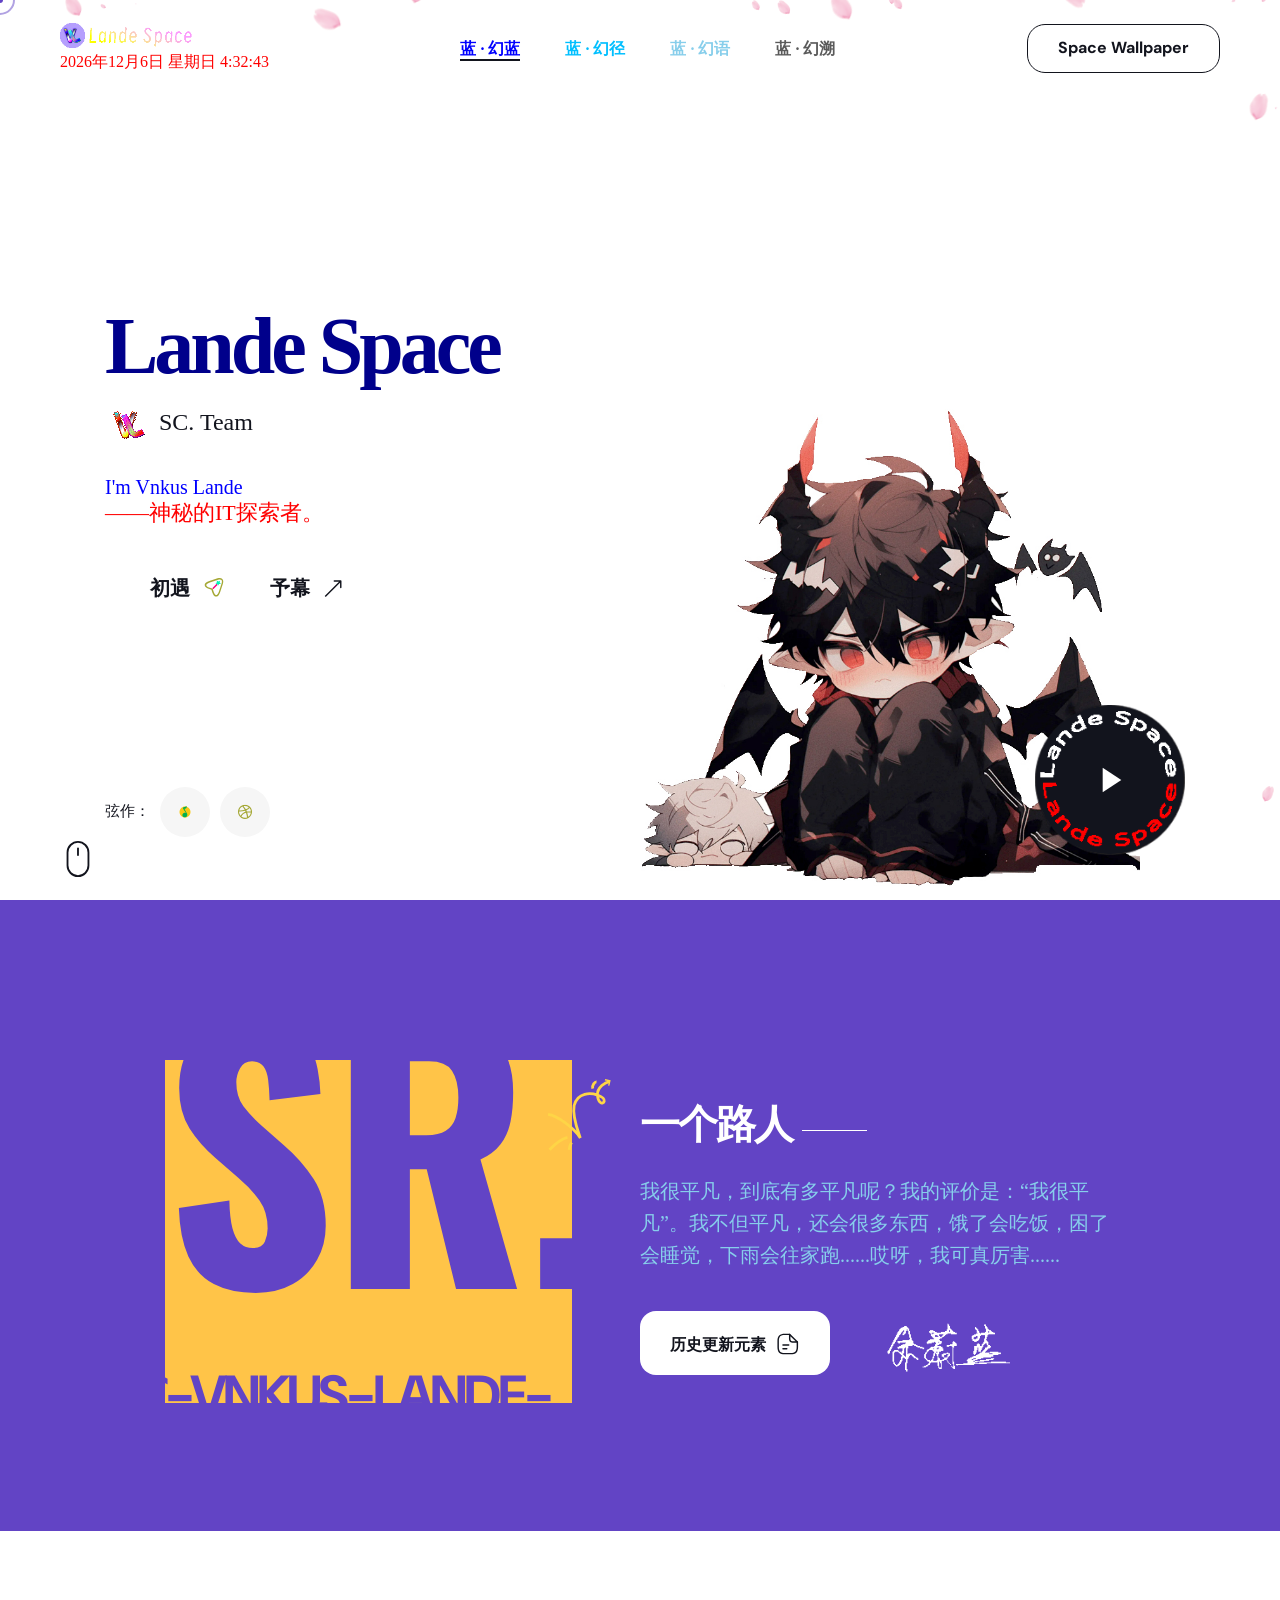
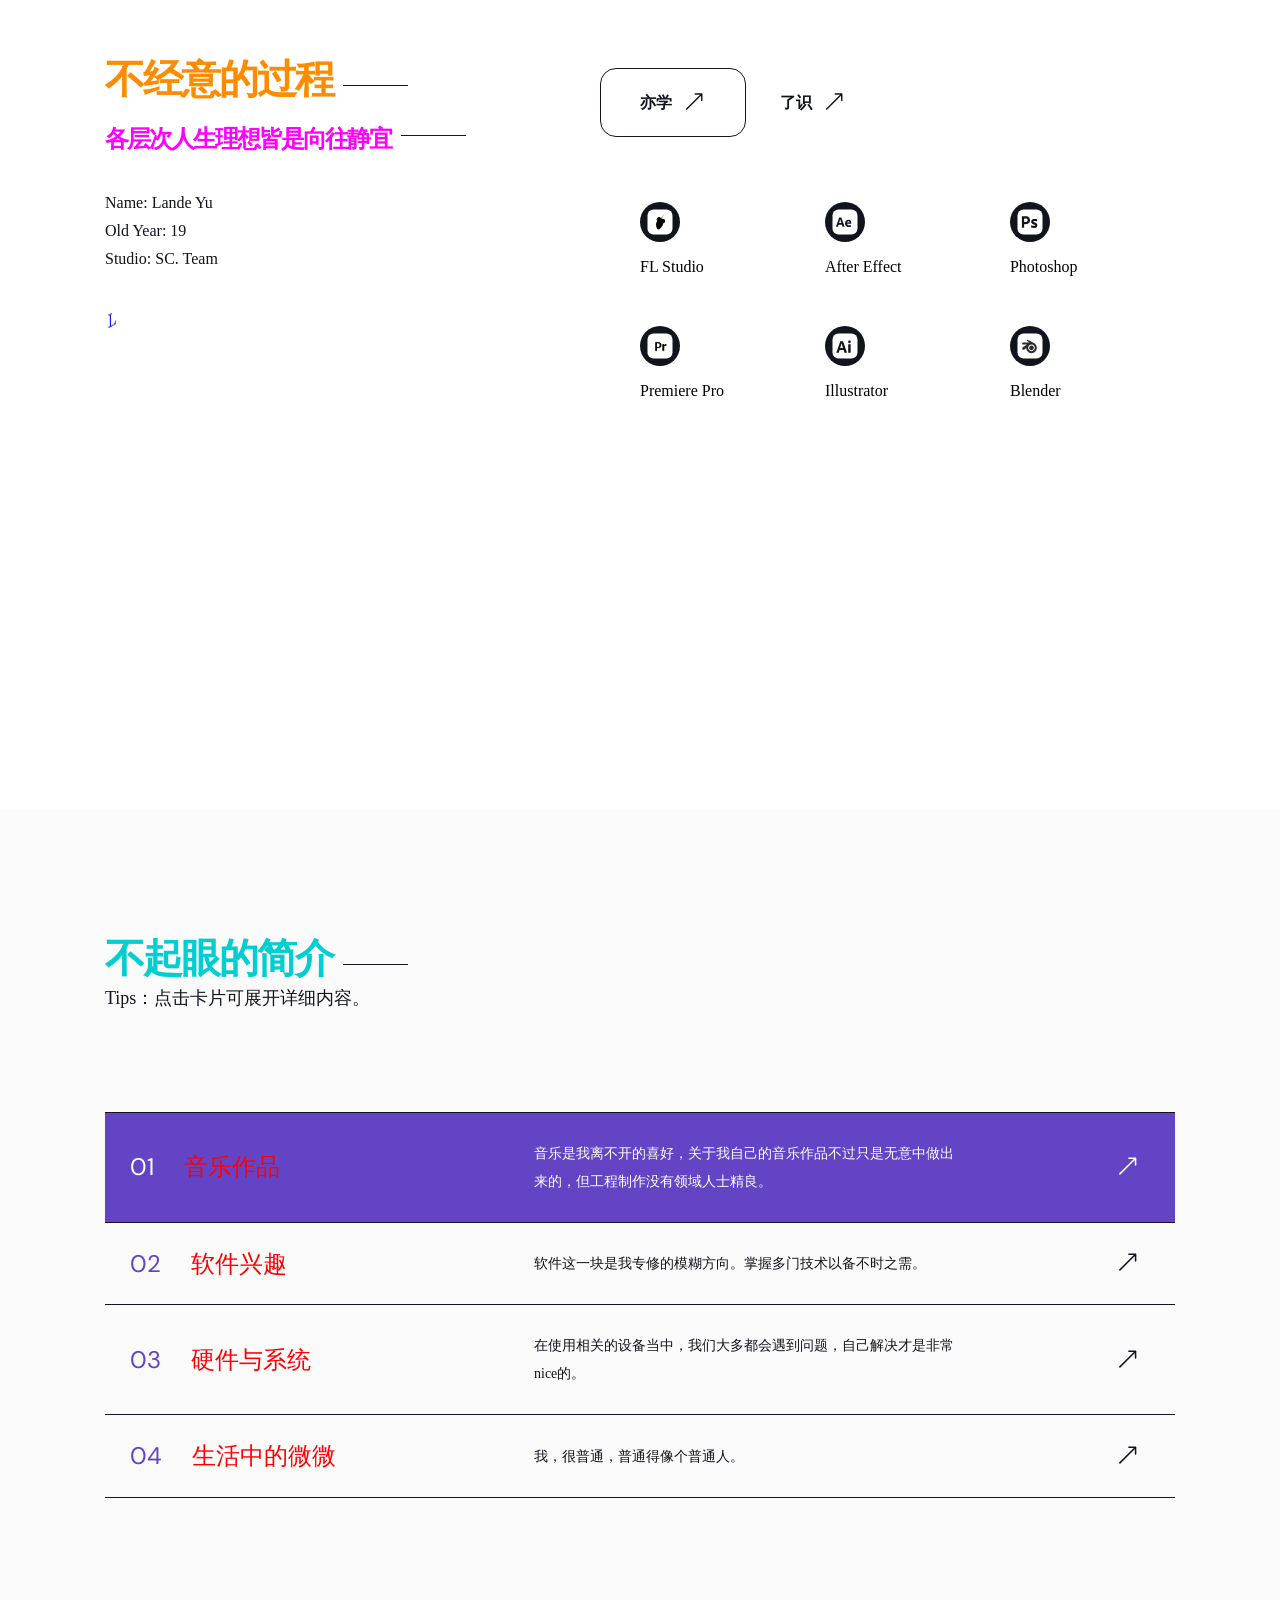
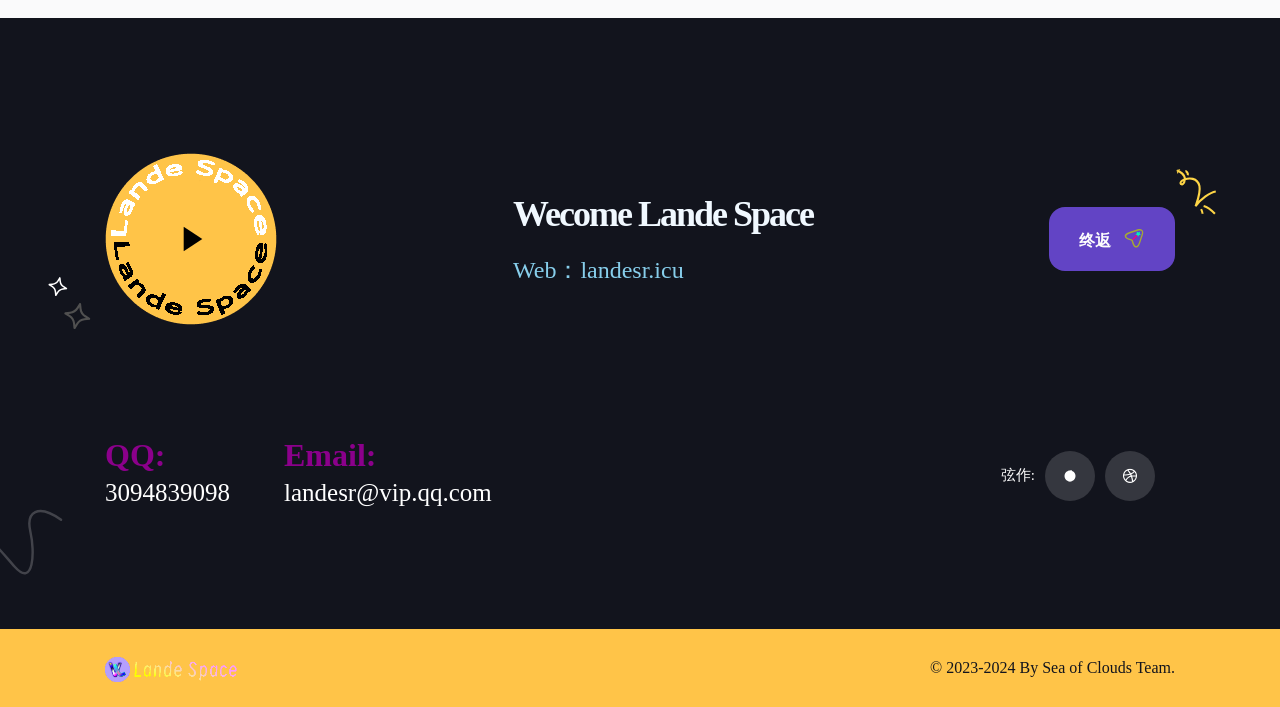
==== commit 48190b2e: "Add files via upload" ====
--- a/index.html
+++ b/index.html
@@ -179,7 +179,7 @@
 								</div>
 								<div class="orido_tm_simple_button">
 									<a class="line_effect anchor"
-									   href="corep/huaji/index.html" style="font-family:Kufang;font-size: 20px;">予幕
+									   href="corep/huaji/xuan.html" style="font-family:Kufang;font-size: 20px;">予幕
 										<img class="svg"
 											 src="img/svg/top-arrow.svg"
 											 alt="" />
